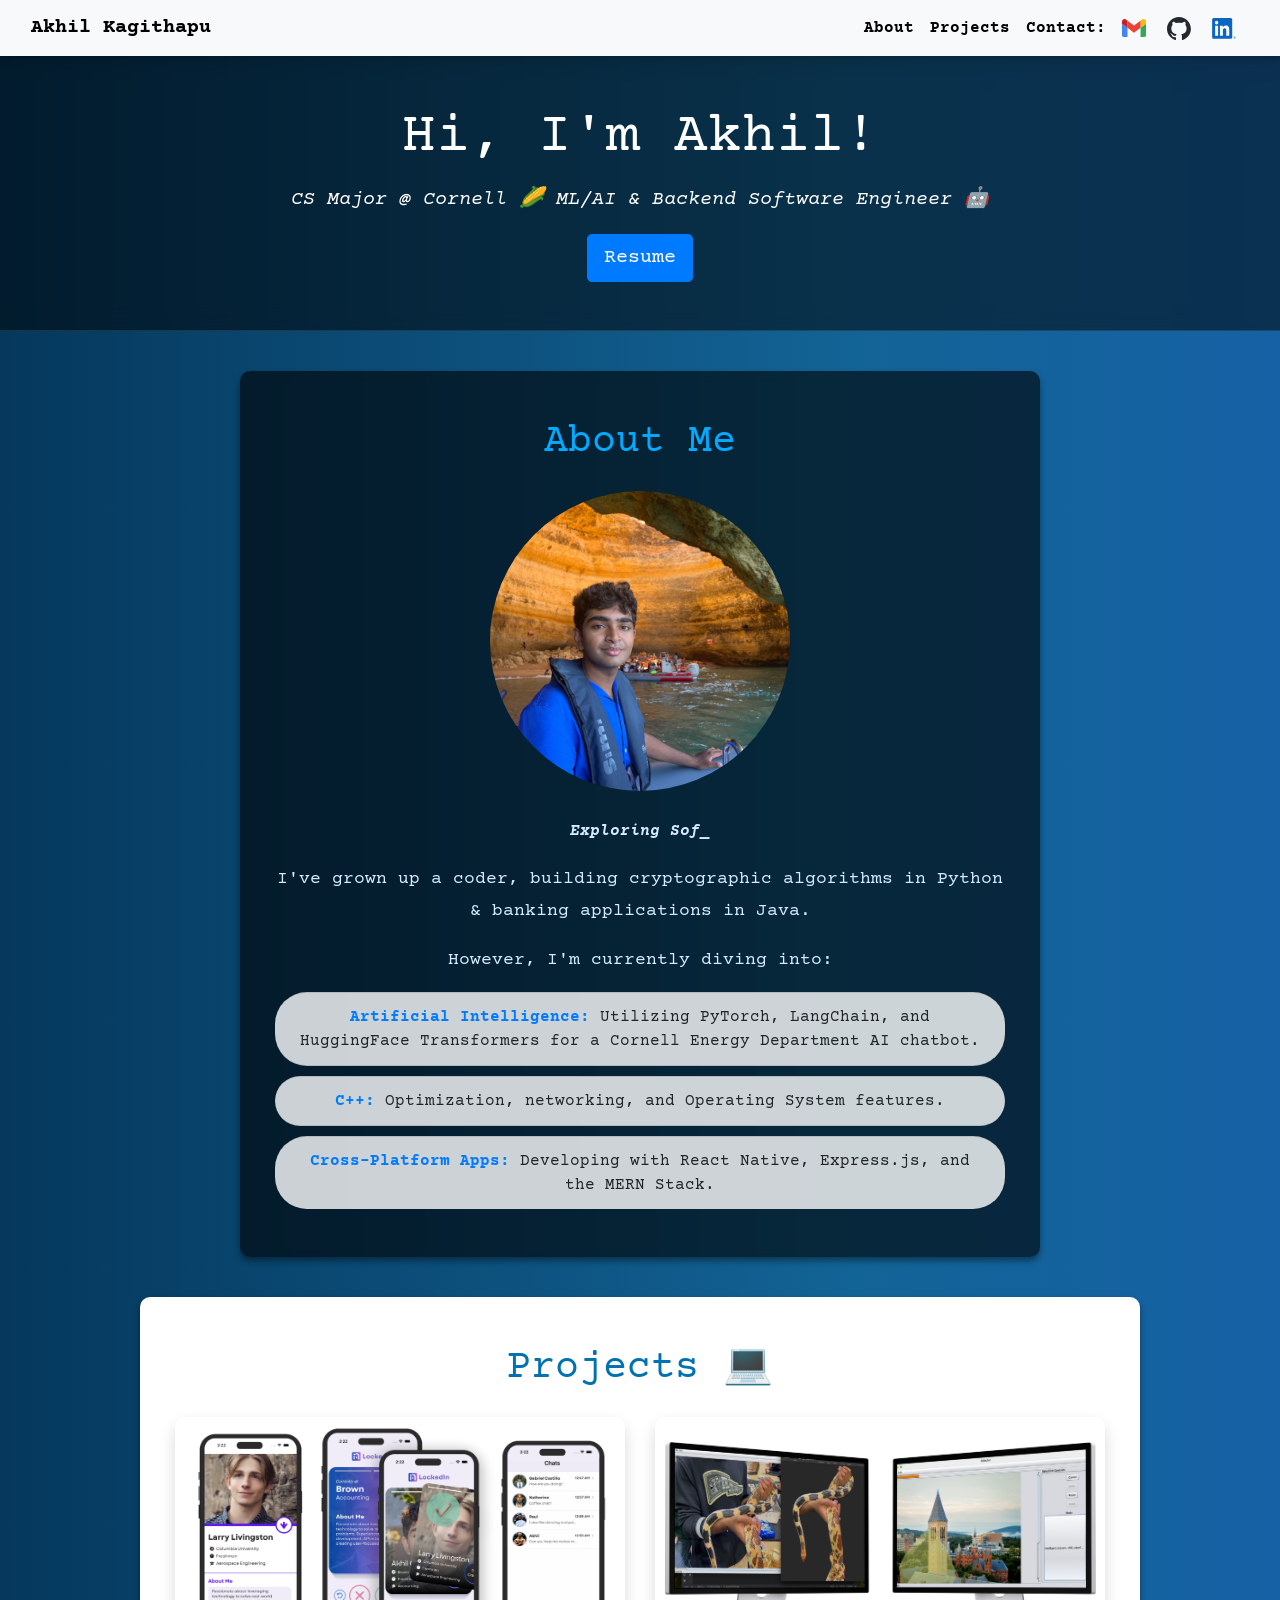
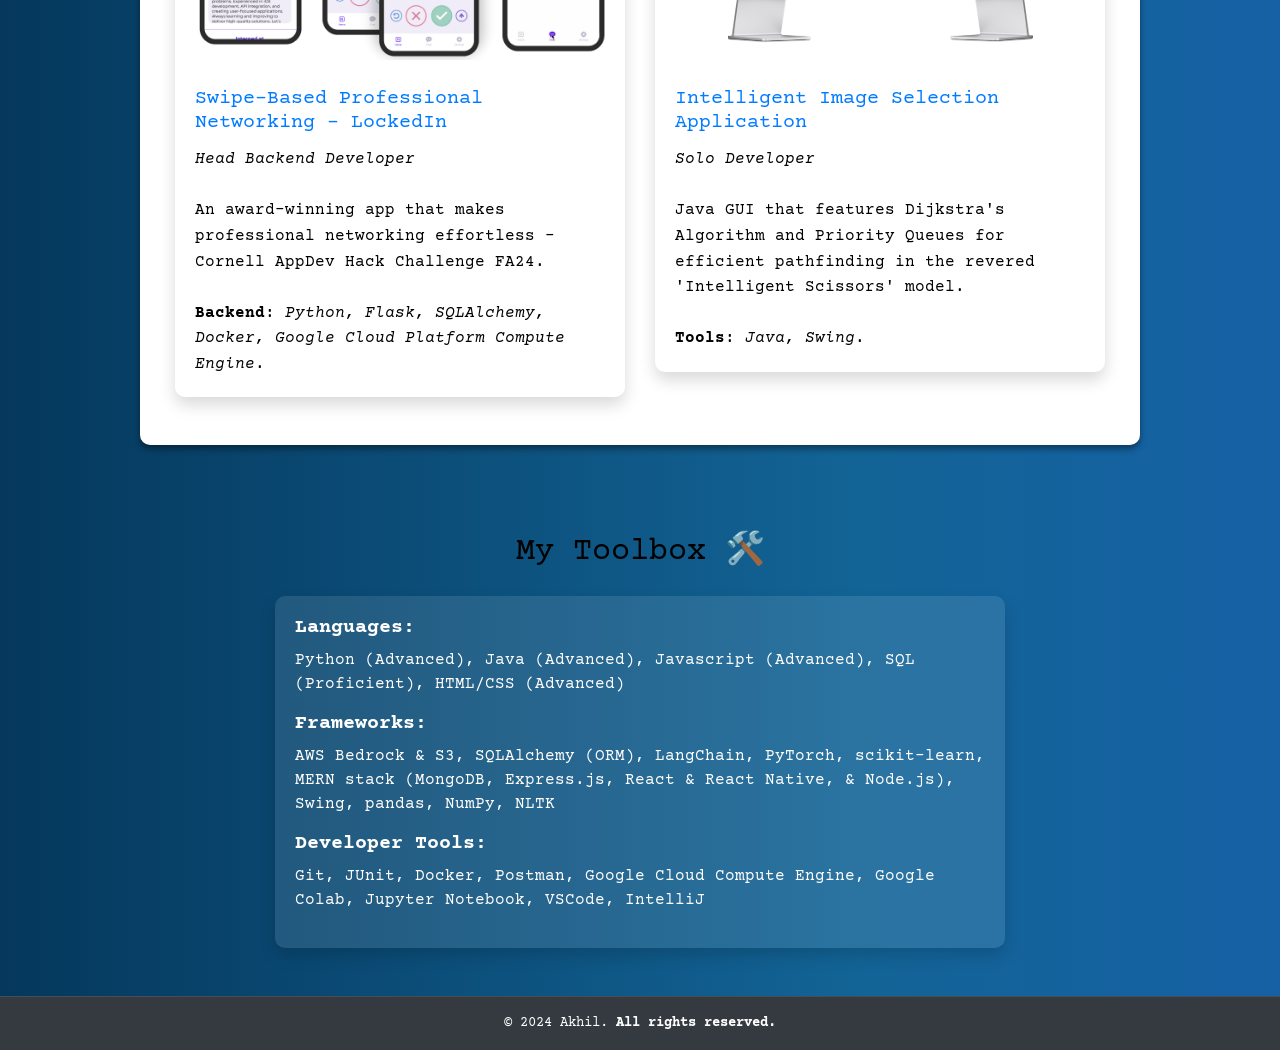
==== index.html @ ba645fef "v1.0.13 Added Favicon" ====
<!DOCTYPE html>
<html lang="en">
<head>
    <meta charset="utf-8">
    <meta name="viewport" content="width=device-width, initial-scale=1">
    <title>Akhil's Portfolio</title>
    <!-- Google Fonts -->
    <link href="https://fonts.googleapis.com/css2?family=Courier+Prime&display=swap" rel="stylesheet">
    <!-- Bootstrap CSS -->
    <link rel="stylesheet" href="https://cdn.jsdelivr.net/npm/bootstrap@4.3.1/dist/css/bootstrap.min.css" integrity="sha384-ggOyR0iXCbMQv3Xipma34MD+dH/1fQ784/j6cY/iJTQUOhcWr7x9JvoRxT2MZw1T" crossorigin="anonymous">
    <link rel="stylesheet" href="styles.css">
    <link rel="icon" href="./images/akhil_site_logo.png" type="image/png">
</head>
<body>
    <!-- Moving Gradient Background -->
    <div class="animated-background"></div>
    
    <!-- Navbar (With Contacts) -->
    <nav class="navbar navbar-expand-lg navbar-light bg-light">
        <div class="container-fluid">
            <a class="navbar-brand" href="#">Akhil Kagithapu</a>
            <button class="navbar-toggler" type="button" data-toggle="collapse" data-target="#navbarNav" aria-controls="navbarNav" aria-expanded="false" aria-label="Toggle navigation">
                <span class="navbar-toggler-icon"></span>
            </button>
            <div class="collapse navbar-collapse" id="navbarNav">
                <ul class="navbar-nav ms-auto">
                    <li class="nav-item"><a class="nav-link" href="#about">About</a></li>
                    <li class="nav-item"><a class="nav-link" href="#projects">Projects</a></li>
                    <li class="nav-item">
                        <span class="nav-link">Contact:</span>
                    </li>
                    <li class="nav-item">
                        <a class="nav-link" href="mailto:kagithapu.akhil@gmail.com" target="_blank">
                            <img src="images/mail-icon.svg" alt="Email" class="contact-icon">
                        </a>
                    </li>
                    <li class="nav-item">
                        <a class="nav-link" href="https://github.com/akh1lk" target="_blank">
                            <img src="images/github-icon.svg" alt="GitHub" class="contact-icon">
                        </a>
                    </li>
                    <li class="nav-item">
                        <a class="nav-link" href="https://linkedin.com/in/akhil-kagithapu/" target="_blank">
                            <img src="images/linkedin-icon.svg" alt="LinkedIn" class="contact-icon">
                        </a>
                    </li>
                </ul>
            </div>
        </div>
    </nav>

    <!-- Header -->
    <header class="text-center py-5 text-white">
        <div class="container">
            <h1 class="display-4">Hi, I'm Akhil!</h1>
            </p>
            <p class="lead"><em>CS Major @ Cornell 🌽 ML/AI & Backend Software Engineer 🤖</em></p>
            
            <!-- Resume Button -->
            <a href="https://drive.google.com/file/d/1305cs8KDhArCnZPmz_ZA9Cc6Dh56LvwL/view?usp=sharing" 
            target="_blank" 
            class="btn btn-primary btn-lg mt-3">
            Resume
            </a>
            
        </div>
    </header>

    <!-- About Section -->
    <section id="about" class="py-5">
        <div class="container text-center">
            <h2 class="text-center mb-4">About Me</h2>
            <!-- Profile Picture -->
            <img src="images/Akhil-ProfilePic.jpg" alt="Akhil Kagithapu" class="img-fluid rounded-circle mb-4" style="width: 300px; height: 300px; object-fit: cover;">
            <p> <em id="typewriter"></em></p>
            <p>
                I've grown up a coder, building cryptographic algorithms in Python & banking applications in Java.
            </p>
            <p>However, I'm currently diving into:</p>
            <ul class="list-group list-group-flush">
                <li class="list-group-item">
                    <strong>Artificial Intelligence:</strong> Utilizing PyTorch, LangChain, and HuggingFace Transformers for a Cornell Energy Department AI chatbot.
                </li>
                <li class="list-group-item">
                    <strong>C++:</strong> Optimization, networking, and Operating System features.
                </li>
                <li class="list-group-item">
                    <strong>Cross-Platform Apps:</strong> Developing with React Native, Express.js, and the MERN Stack.
                </li>
            </ul>
        </div>
    </section>

    <!-- Projects Section -->
    <section id="projects" class="py-5 bg-light">
        <div class="container">
            <h2 class="text-center mb-4">Projects 💻</h2>
            <div class="row g-4">
                <!-- Project 1 -->
                <div class="col-md-6">
                    <div class="card shadow">
                        <div class="image-container">
                            <img src="images/LockedIn-ProjectImage.png" class="card-img-top" alt="LockedIn logo">
                        </div>
                        <div class="card-body">
                            <h5 class="card-title"><a href="https://github.com/akh1lk/LockedIn" target="_blank">Swipe-Based Professional Networking - LockedIn</a></h5>
                            <p class="card-text">
                                <em>Head Backend Developer</em> <br> <br>
                                
                                An award-winning app that makes professional networking effortless - Cornell AppDev Hack Challenge FA24. <br><br>
                                
                                
                                <strong>Backend</strong>: <em>Python, Flask, SQLAlchemy, Docker, Google Cloud Platform Compute Engine</em>.
                            </p>
                        </div>
                    </div>
                </div>
                <!-- Project 2 -->
                <div class="col-md-6">
                    <div class="card shadow">
                        <div class="image-container">
                            <img src="images/ImageSelectionApp.png" class="card-img-top" alt="In-Process Intelligent Selection">
                        </div>
                        <div class="card-body">
                            <h5 class="card-title"><a href="https://youtu.be/fqq5berJyJs" target="_blank">Intelligent Image Selection Application</a></h5>
                            <p class="card-text">
                                <em>Solo Developer</em> <br> <br>

                                Java GUI that features Dijkstra's Algorithm and Priority Queues for efficient pathfinding in the revered 'Intelligent Scissors' model. <br> <br>
                                
                                <strong>Tools</strong>: <em>Java, Swing</em>.
                            </p>
                        </div>
                    </div>
                </div>
            </div>
        </div>
    </section>

    <!-- Tools Section -->
    <section id="tools" class="py-5">
        <div class="container">
            <h2 class="text-center mb-4">My Toolbox 🛠️</h2>
            <div class="row justify-content-center">
                <div class="col-md-8">
                    <div class="card shadow">
                        <div class="card-body">
                            <h5><strong>Languages:</strong></h5>
                            <p>
                                Python (Advanced), Java (Advanced), Javascript (Advanced), SQL (Proficient), HTML/CSS (Advanced)
                            </p>
                            <h5><strong>Frameworks:</strong></h5>
                            <p>
                                AWS Bedrock & S3, SQLAlchemy (ORM), LangChain, PyTorch, scikit-learn, MERN stack (MongoDB, Express.js, React & React Native, & Node.js), Swing, pandas, NumPy, NLTK
                            </p>
                            <h5><strong>Developer Tools:</strong></h5>
                            <p>
                                Git, JUnit, Docker, Postman, Google Cloud Compute Engine, Google Colab, Jupyter Notebook, VSCode, IntelliJ
                            </p>
                        </div>
                    </div>
                </div>
            </div>
        </div>
    </section>

    <!-- Footer -->
    <footer class="py-3 bg-dark text-white text-center">
        <p>© 2024 Akhil. 
            <a href="https://www.tiktok.com/@akh2l" target="_blank" class="text-decoration-none text-white">All rights reserved.</a>
        </p>
    </footer>
    <!-- Bootstrap JS -->
    <script src="https://code.jquery.com/jquery-3.4.1.slim.min.js" integrity="sha384-J6qa4849blE2+poT4WnyKhv5vZF5SrPo0iEjwBvKU7imGFAV0wwj1yYfoRSJoZ+n" crossorigin="anonymous"></script>
    <script src="https://cdn.jsdelivr.net/npm/popper.js@1.16.0/dist/umd/popper.min.js" integrity="sha384-Q6E9RHvbIyZFJoft+2mJbHaEWldlvI9IOYy5n3zV9zzTtmI3UksdQRVvoxMfooAo" crossorigin="anonymous"></script>
    <script src="https://cdn.jsdelivr.net/npm/bootstrap@4.4.1/dist/js/bootstrap.min.js" integrity="sha384-wfSDF2E50Y2D1uUdj0O3uMBJnjuUD4Ih7YwaYd1iqfktj0Uod8GCExl3Og8ifwB6" crossorigin="anonymous"></script>
    

    <!-- TypeWriter Animation -->
    <script>
        document.addEventListener("DOMContentLoaded", function () {
            const phrases = ["ML & AI", "Software Dev.", "Quant Finance"];
            const typewriterElement = document.getElementById("typewriter");
            let currentPhraseIndex = 0;
            let currentText = "";
            let deleting = false;
    
            function typeEffect() {
                const currentPhrase = phrases[currentPhraseIndex];
                const cursor = "_";
    
                if (!deleting && currentText.length < currentPhrase.length) {
                    currentText += currentPhrase.charAt(currentText.length);
                } else if (deleting && currentText.length > 0) {
                    currentText = currentText.slice(0, -1);
                } else if (!deleting && currentText.length === currentPhrase.length) {
                    deleting = true;
                    setTimeout(typeEffect, 2000); // Pause before deleting
                    return;
                } else if (deleting && currentText.length === 0) {
                    deleting = false;
                    currentPhraseIndex = (currentPhraseIndex + 1) % phrases.length;
                }
    
                // Add a space before the word and underscore immediately after the text
                typewriterElement.textContent = "Exploring " + currentText + cursor;
                setTimeout(typeEffect, deleting ? 100 : 100); // Faster deleting, slower typing
            }
            typeEffect();
        });
    </script>
</body>
</html>
---- styles.css ----
body {
    font-family: 'Courier Prime', monospace;
    margin: 0;
    padding: 0;
    position: relative;
}

html, body {
    margin: 0;
    padding: 0;
    width: 100%;
    min-height: 100%; 
}

@keyframes gradientSubtleAnimation {
    0% {
        background-position: 0% 50%;
    }
    25% {
        background-position: 20% 50%;
    }
    50% {
        background-position: 40% 50%;
    }
    75% {
        background-position: 20% 50%;
    }
    100% {
        background-position: 0% 50%;
    }
}

.animated-background {
    position: absolute;
    top: 0;
    left: 0;
    width: 100%;
    height: 100%;
    z-index: -1;
    background: linear-gradient(270deg, 
        hsla(201, 0%, 0%, 1), 
        hsla(213, 76%, 40%, 1), 
        hsla(203, 78%, 33%, 1), 
        hsla(205, 90%, 19%, 1));
    background-size: 200% 200%;
    animation: gradientSubtleAnimation 8s ease-in-out infinite;
}


html {
    scroll-behavior: smooth; 
}

/* Navbar Styling */
.navbar {
    background-color: rgba(0, 0, 0, 0.7);
    box-shadow: 0 4px 6px rgba(0, 0, 0, 0.3);
    transition: background-color 0.3s ease;
    display: flex;
    justify-content: flex-end; /* Default: right-aligned */
    align-items: center;
}

.navbar-collapse {
    justify-content: flex-end;
}

.navbar-nav {
    align-items: center;
    text-align: right;
}

.navbar-brand,
.nav-link {
    color: #000000 !important;
    font-weight: 600;
}

.nav-link:hover {
    color: #00aaff !important;
}

.nav-link img {
    width: 24px; /* Set a standard width */
    height: 24px; /* Set a standard height */
    object-fit: contain; /* Ensures the image scales without distortion */
    margin-right: 5px; /* Adds slight spacing between icon and text */
}

.nav-link img:hover {
    opacity: 0.8; /* Slight transparency on hover */
    transition: opacity 0.2s ease-in-out; /* Smooth hover transition */
}

/* Header Styling */
header {
    text-align: center;
    padding: 100px 20px;
    color: white;
    background: rgba(0, 0, 0, 0.5);
    backdrop-filter: blur(10px);
    border-bottom: 1px solid rgba(255, 255, 255, 0.1);
}

header h1 {
    font-size: 3.5rem;
    font-weight: bold;
    margin-bottom: 10px;
}

header p {
    font-size: 1.8rem;
    font-weight: lighter;
    max-width: 800px;
    margin: 0 auto;
    line-height: 1.8;
}

/* About Section */
#about {
    padding: 60px 20px;
    text-align: center;
    backdrop-filter: blur(5px);
    background-color: rgba(0, 0, 0, 0.6);
    border-radius: 10px;
    margin: 40px auto;
    max-width: 800px;
    box-shadow: 0 4px 6px rgba(0, 0, 0, 0.4);
}

#about h2 {
    font-size: 2.5rem;
    color: #00aaff;
    margin-bottom: 20px;
}

#about p {
    font-size: 1.125rem;
    line-height: 1.8;
    color: #d6eaff;
}



/* Custom styles for the list group items */
.list-group-item {
    background-color: rgba(255, 255, 255, 0.8); 
    border-left: 5px solid #007bff;
    margin-bottom: 10px; 
    border-radius: 2rem !important; /* Rounded corners */
    transition: transform 0.2s, background-color 0.2s; 
}

/* Hover effect */
.list-group-item:hover {
    background-color: rgba(0, 123, 255, 0.1); 
    color: #ffffff; 
    transform: scale(1.02);
}

.list-group-item strong {
    color: #007bff; 
    font-weight: 600;
}

#typewriter {
    font-weight: bolder;
    font-size: 1rem;
}

#about img:hover {
    transform: scale(1.05);
    box-shadow: 0 6px 8px rgba(0, 0, 0, 0.5);
}

/* Projects Section */
#projects {
    padding: 60px 20px;
    background-color: rgb(255, 255, 255, 1) !important;
    backdrop-filter: blur(5px);
    border-radius: 10px;
    margin: 40px auto;
    max-width: 1000px;
    box-shadow: 0 4px 6px rgba(0, 0, 0, 0.4);
}

#projects h2 {
    font-size: 2.5rem;
    color: #0072b0;
    margin-bottom: 30px;
    text-align: center;
}

/* Project Cards */
.card {
    border: none;
    border-radius: 10px;
    overflow: hidden;
    box-shadow: 0 4px 6px rgba(0, 0, 0, 0.3);
    transition: transform 0.3s ease, box-shadow 0.3s ease;
    background-color: rgba(255, 255, 255, 0.1);
    color: #ffffff;
}

.card:hover {
    transform: scale(1.05);
    box-shadow: 0 6px 8px rgba(0, 0, 0, 0.5);
}

.card-title {
    font-size: 1.25rem;
    color: #00aaff;
}

.card-text {
    font-size: 1rem;
    line-height: 1.6;
    color: #000000;
}

/* Footer Styling */
footer {
    text-align: center;
    padding: 20px;
    background-color: rgba(0, 0, 0, 0.8);
    color: #ffffff;
    border-top: 1px solid rgba(255, 255, 255, 0.1);
}

footer p {
    margin: 0;
    font-size: 0.875rem;
}

footer a {
    color: #00aaff;
    text-decoration: none;
    font-weight: bold;
}

footer a:hover {
    color: #0088cc;
}

/* Responsive Images */
.project-images img {
    max-width: 100%;
    height: auto;
    border-radius: 8px;
}

.image-container {
    position: relative;
    width: 100%;
    height: 250px; /* Adjust as needed */
    overflow: hidden;
    display: flex;
    align-items: center;
    justify-content: center;
    background-size: cover;
    background-position: center;
}

.image-container img {
    position: relative;
    max-width: 100%;
    height: auto;
    z-index: 2;
}

.image-container::before {
    content: '';
    position: absolute;
    top: 0;
    left: 0;
    width: 100%;
    height: 100%;
    background-image: inherit;
    filter: blur(10px);
    z-index: 1;
}

/* Responsiveness */
@media (max-width: 768px) {
    header h1 {
        font-size: 2.5rem;
    }

    header p {
        font-size: 1.125rem;
    }

    #about,
    #projects {
        margin: 20px 10px;
        padding: 40px 15px;
    }

    #projects h2 {
        font-size: 2rem;
    }

    .navbar-collapse {
        justify-content: center;
    }

    .navbar-nav {
        text-align: center;
    }
}

#tools {
    color: black;
}
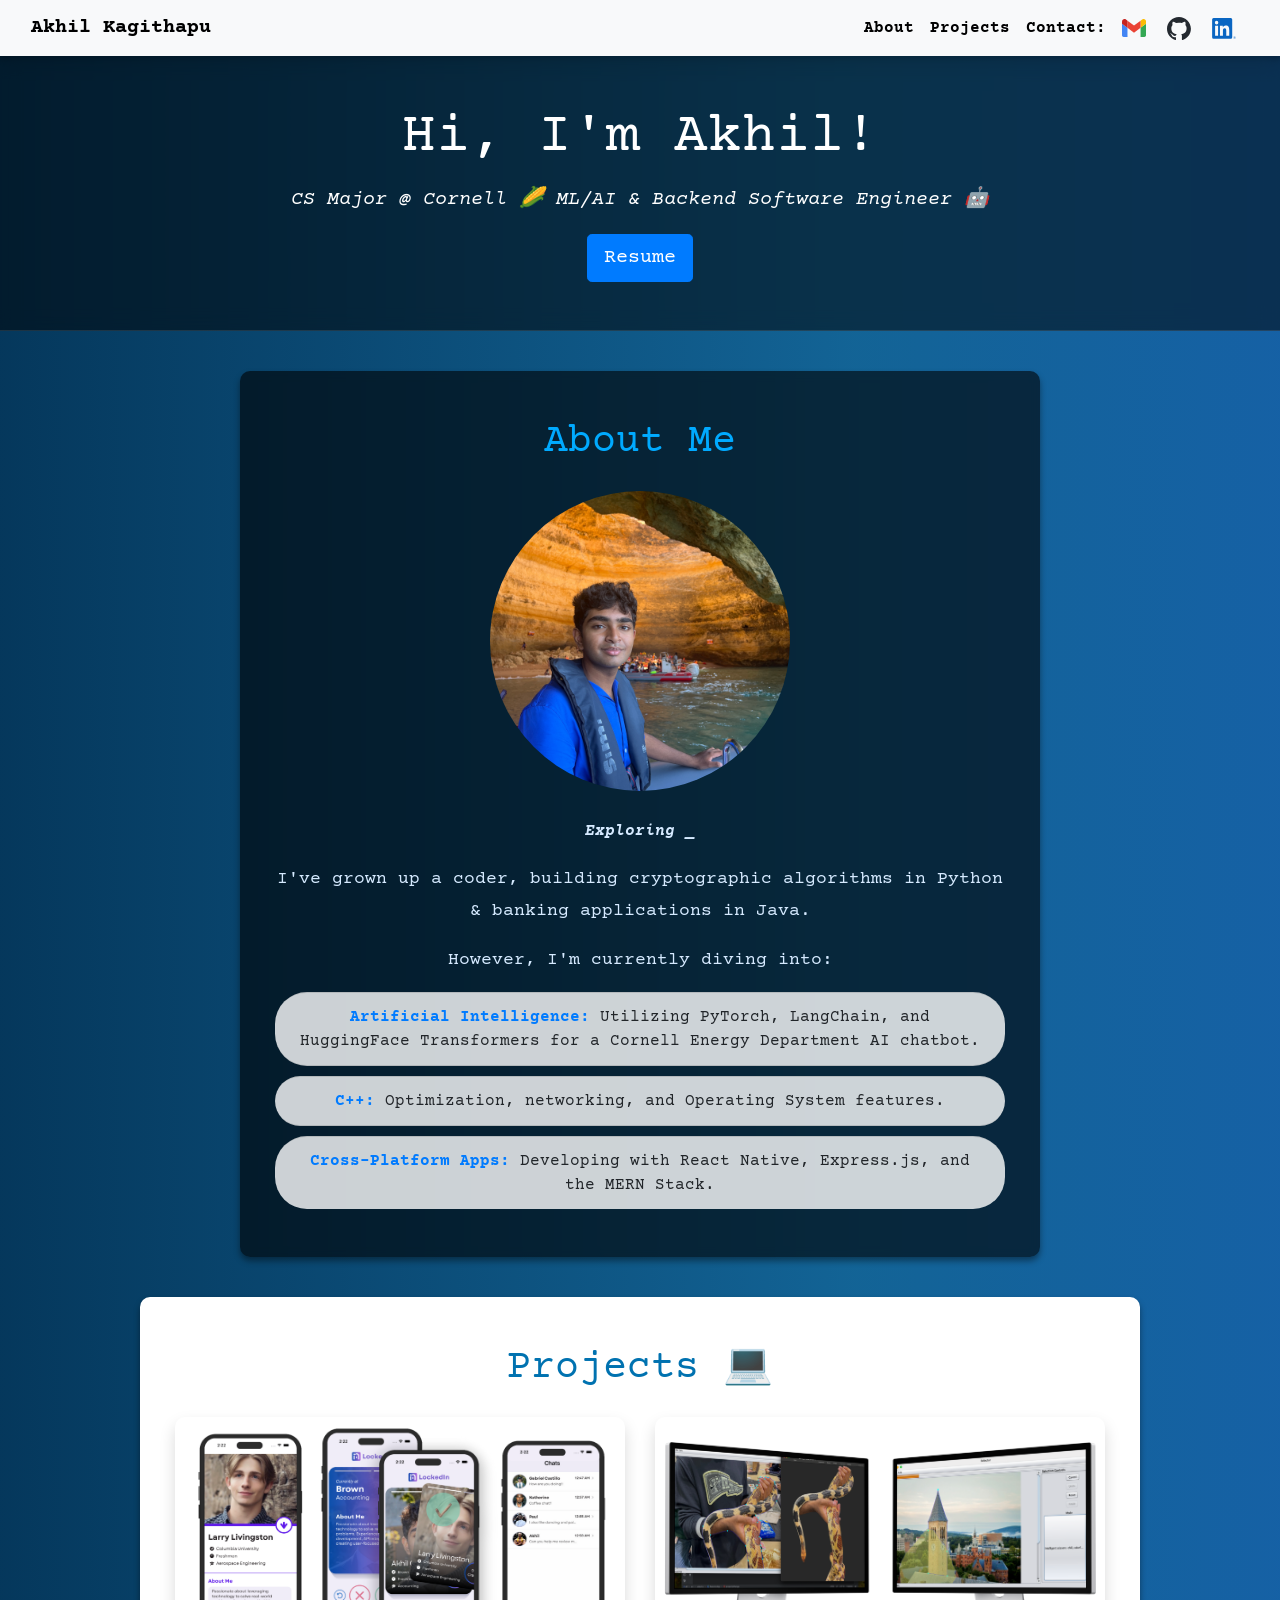
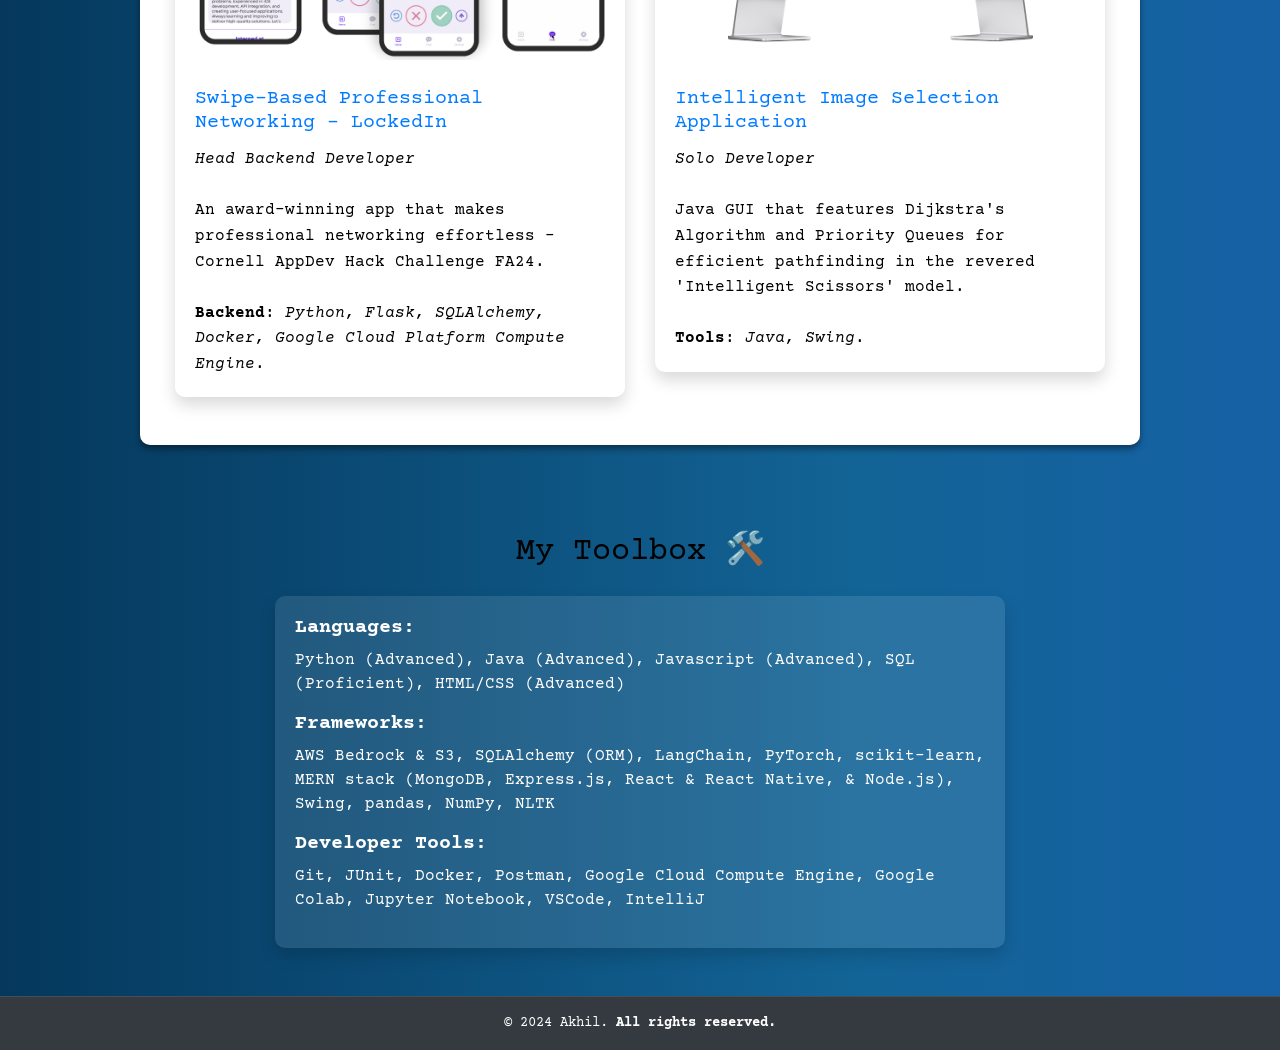
==== commit e60f2a7d: "Updated Resume" ====
--- a/index.html
+++ b/index.html
@@ -57,7 +57,7 @@
             <p class="lead"><em>CS Major @ Cornell 🌽 ML/AI & Backend Software Engineer 🤖</em></p>
             
             <!-- Resume Button -->
-            <a href="https://drive.google.com/file/d/1305cs8KDhArCnZPmz_ZA9Cc6Dh56LvwL/view?usp=sharing" 
+            <a href="https://drive.google.com/file/d/1jpA_nATNDryxWUZe68_HtL5NhlmHJWDV/view?usp=sharing" 
             target="_blank" 
             class="btn btn-primary btn-lg mt-3">
             Resume
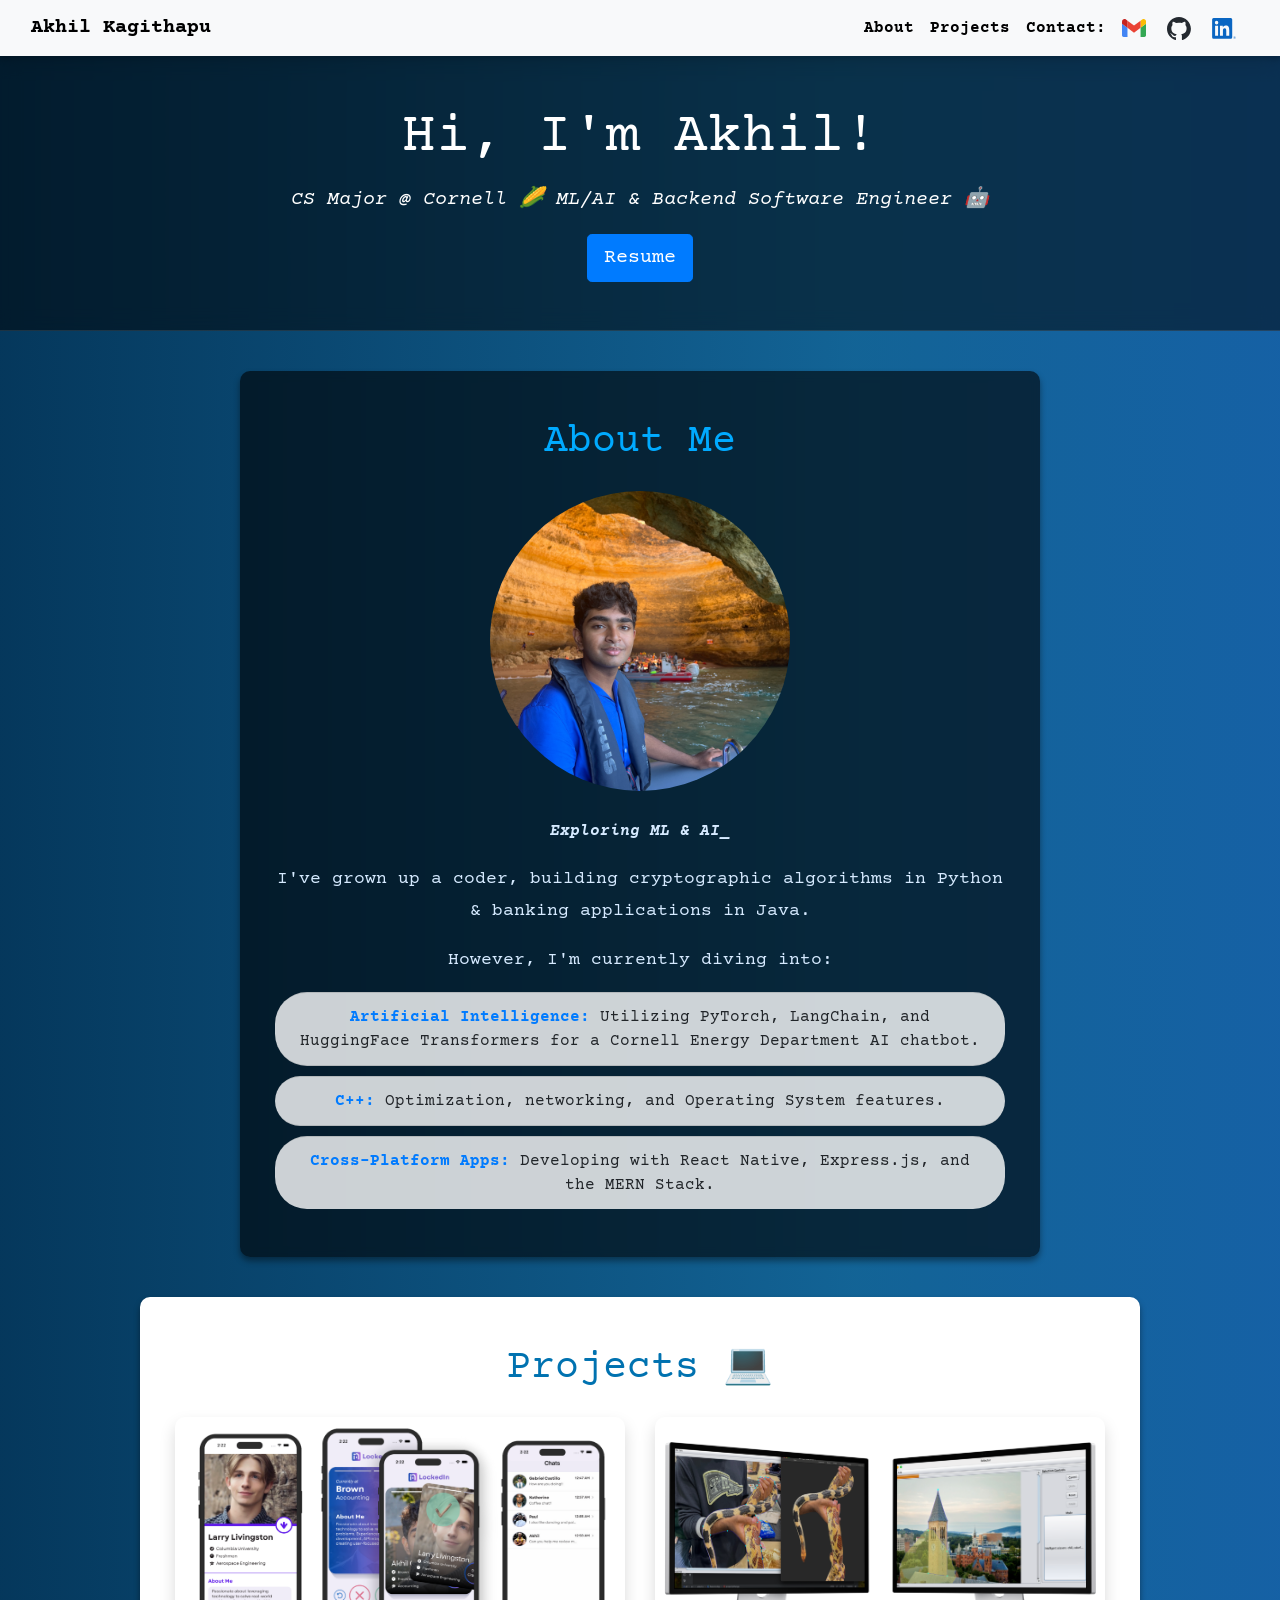
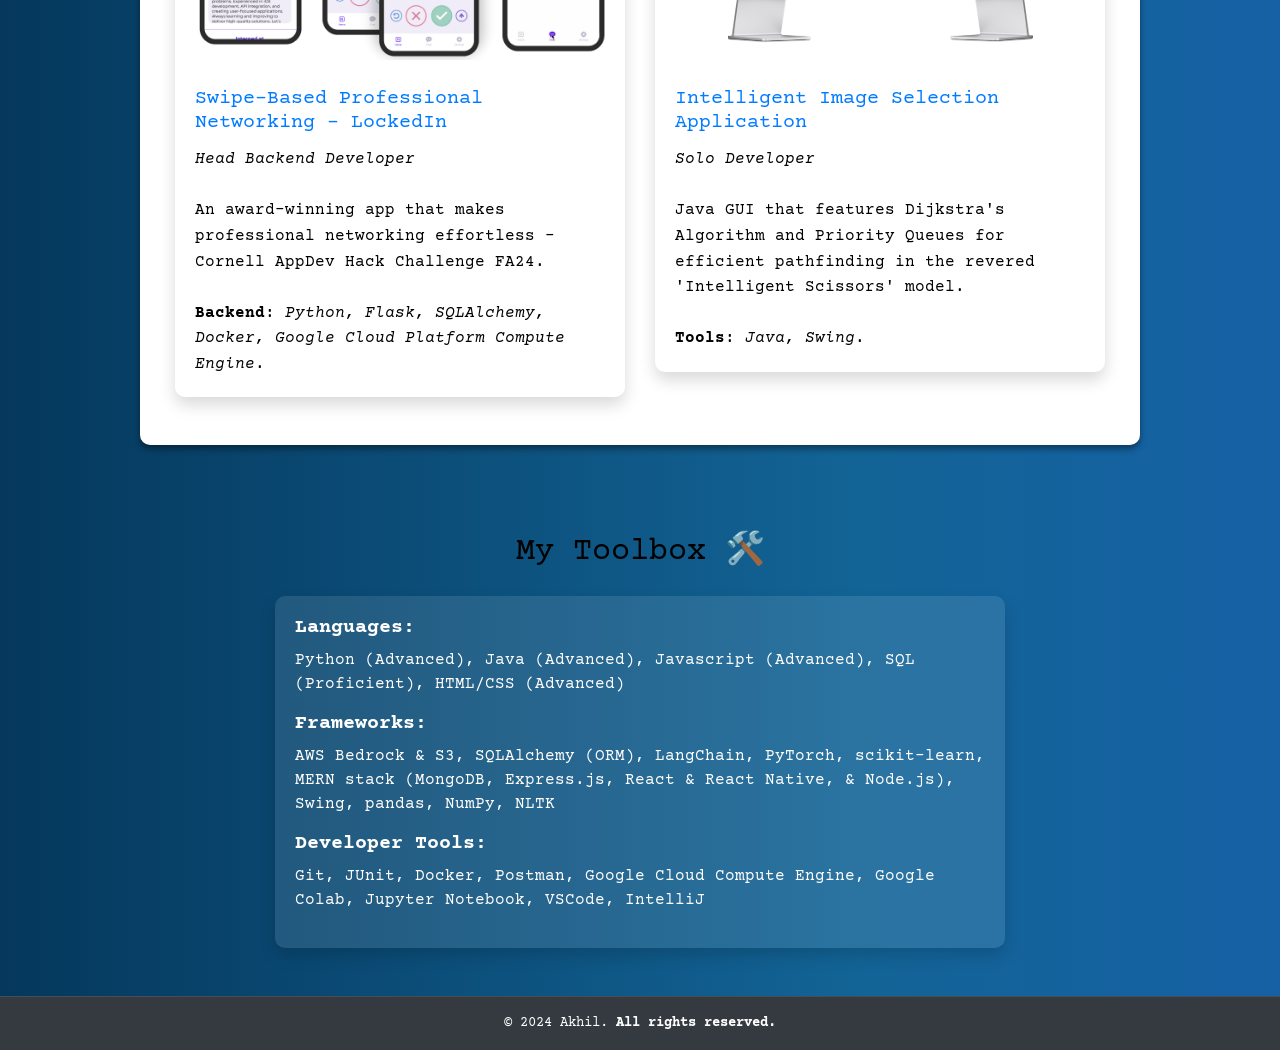
==== commit bfdf5fa0: "update resume 1/29" ====
--- a/index.html
+++ b/index.html
@@ -57,7 +57,7 @@
             <p class="lead"><em>CS Major @ Cornell 🌽 ML/AI & Backend Software Engineer 🤖</em></p>
             
             <!-- Resume Button -->
-            <a href="https://drive.google.com/file/d/1jpA_nATNDryxWUZe68_HtL5NhlmHJWDV/view?usp=sharing" 
+            <a href="https://drive.google.com/file/d/10ohikyA7xUiEVS3YE8q8oZHJyLe4AERP/view?usp=sharing" 
             target="_blank" 
             class="btn btn-primary btn-lg mt-3">
             Resume
@@ -210,4 +210,4 @@
         });
     </script>
 </body>
-</html>+</html>
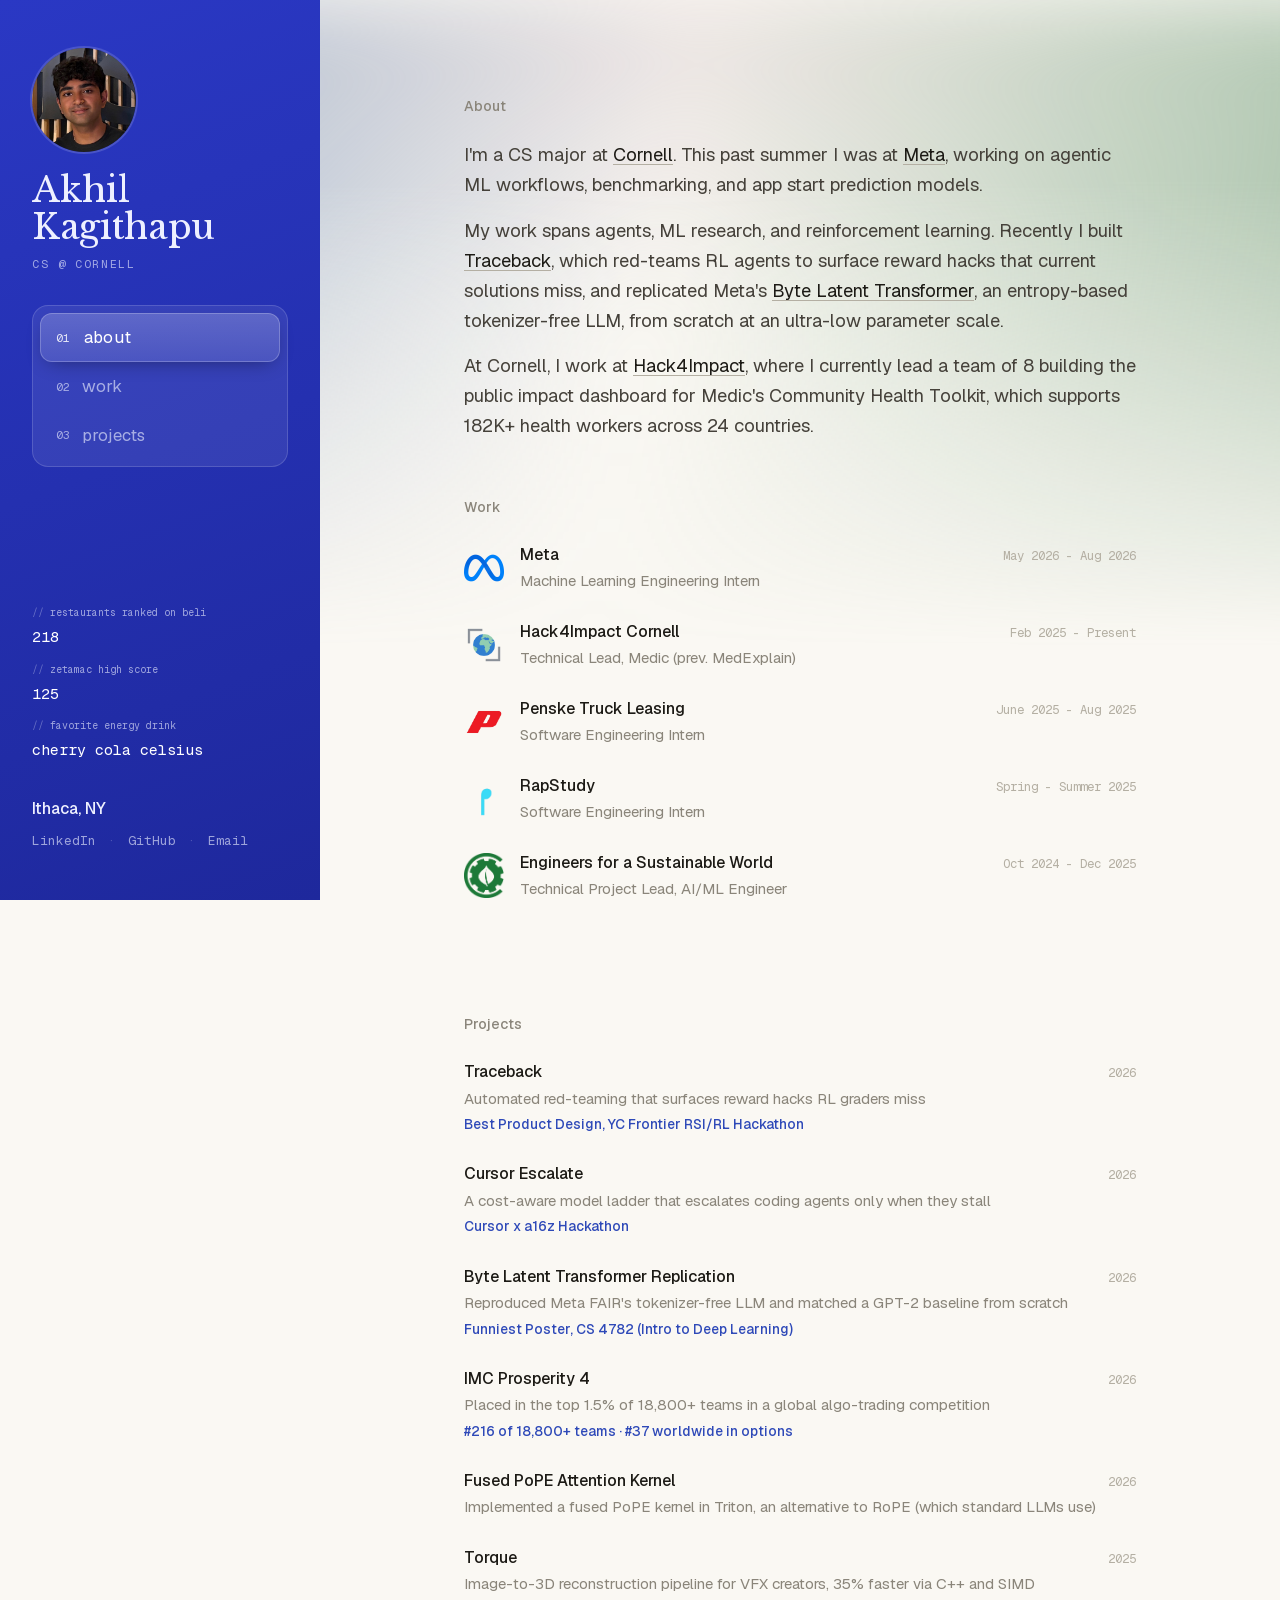
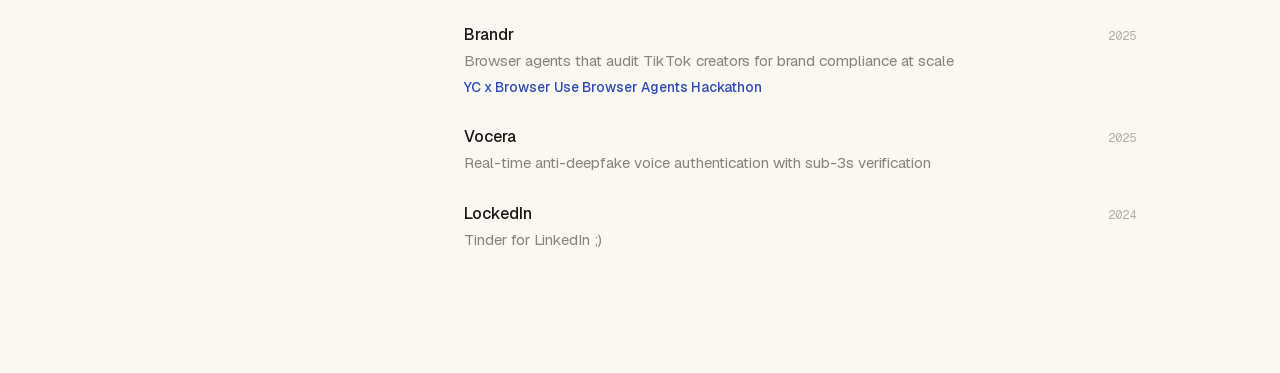
==== commit 49c3144d: "Deploy: update about copy" ====
--- a/index.html
+++ b/index.html
@@ -1,213 +1 @@
-<!DOCTYPE html>
-<html lang="en">
-<head>
-    <meta charset="utf-8">
-    <meta name="viewport" content="width=device-width, initial-scale=1">
-    <title>Akhil's Portfolio</title>
-    <!-- Google Fonts -->
-    <link href="https://fonts.googleapis.com/css2?family=Courier+Prime&display=swap" rel="stylesheet">
-    <!-- Bootstrap CSS -->
-    <link rel="stylesheet" href="https://cdn.jsdelivr.net/npm/bootstrap@4.3.1/dist/css/bootstrap.min.css" integrity="sha384-ggOyR0iXCbMQv3Xipma34MD+dH/1fQ784/j6cY/iJTQUOhcWr7x9JvoRxT2MZw1T" crossorigin="anonymous">
-    <link rel="stylesheet" href="styles.css">
-    <link rel="icon" href="./images/akhil_site_logo.png" type="image/png">
-</head>
-<body>
-    <!-- Moving Gradient Background -->
-    <div class="animated-background"></div>
-    
-    <!-- Navbar (With Contacts) -->
-    <nav class="navbar navbar-expand-lg navbar-light bg-light">
-        <div class="container-fluid">
-            <a class="navbar-brand" href="#">Akhil Kagithapu</a>
-            <button class="navbar-toggler" type="button" data-toggle="collapse" data-target="#navbarNav" aria-controls="navbarNav" aria-expanded="false" aria-label="Toggle navigation">
-                <span class="navbar-toggler-icon"></span>
-            </button>
-            <div class="collapse navbar-collapse" id="navbarNav">
-                <ul class="navbar-nav ms-auto">
-                    <li class="nav-item"><a class="nav-link" href="#about">About</a></li>
-                    <li class="nav-item"><a class="nav-link" href="#projects">Projects</a></li>
-                    <li class="nav-item">
-                        <span class="nav-link">Contact:</span>
-                    </li>
-                    <li class="nav-item">
-                        <a class="nav-link" href="mailto:kagithapu.akhil@gmail.com" target="_blank">
-                            <img src="images/mail-icon.svg" alt="Email" class="contact-icon">
-                        </a>
-                    </li>
-                    <li class="nav-item">
-                        <a class="nav-link" href="https://github.com/akh1lk" target="_blank">
-                            <img src="images/github-icon.svg" alt="GitHub" class="contact-icon">
-                        </a>
-                    </li>
-                    <li class="nav-item">
-                        <a class="nav-link" href="https://linkedin.com/in/akhil-kagithapu/" target="_blank">
-                            <img src="images/linkedin-icon.svg" alt="LinkedIn" class="contact-icon">
-                        </a>
-                    </li>
-                </ul>
-            </div>
-        </div>
-    </nav>
-
-    <!-- Header -->
-    <header class="text-center py-5 text-white">
-        <div class="container">
-            <h1 class="display-4">Hi, I'm Akhil!</h1>
-            </p>
-            <p class="lead"><em>CS Major @ Cornell 🌽 ML/AI & Backend Software Engineer 🤖</em></p>
-            
-            <!-- Resume Button -->
-            <a href="https://drive.google.com/file/d/10ohikyA7xUiEVS3YE8q8oZHJyLe4AERP/view?usp=sharing" 
-            target="_blank" 
-            class="btn btn-primary btn-lg mt-3">
-            Resume
-            </a>
-            
-        </div>
-    </header>
-
-    <!-- About Section -->
-    <section id="about" class="py-5">
-        <div class="container text-center">
-            <h2 class="text-center mb-4">About Me</h2>
-            <!-- Profile Picture -->
-            <img src="images/Akhil-ProfilePic.jpg" alt="Akhil Kagithapu" class="img-fluid rounded-circle mb-4" style="width: 300px; height: 300px; object-fit: cover;">
-            <p> <em id="typewriter"></em></p>
-            <p>
-                I've grown up a coder, building cryptographic algorithms in Python & banking applications in Java.
-            </p>
-            <p>However, I'm currently diving into:</p>
-            <ul class="list-group list-group-flush">
-                <li class="list-group-item">
-                    <strong>Artificial Intelligence:</strong> Utilizing PyTorch, LangChain, and HuggingFace Transformers for a Cornell Energy Department AI chatbot.
-                </li>
-                <li class="list-group-item">
-                    <strong>C++:</strong> Optimization, networking, and Operating System features.
-                </li>
-                <li class="list-group-item">
-                    <strong>Cross-Platform Apps:</strong> Developing with React Native, Express.js, and the MERN Stack.
-                </li>
-            </ul>
-        </div>
-    </section>
-
-    <!-- Projects Section -->
-    <section id="projects" class="py-5 bg-light">
-        <div class="container">
-            <h2 class="text-center mb-4">Projects 💻</h2>
-            <div class="row g-4">
-                <!-- Project 1 -->
-                <div class="col-md-6">
-                    <div class="card shadow">
-                        <div class="image-container">
-                            <img src="images/LockedIn-ProjectImage.png" class="card-img-top" alt="LockedIn logo">
-                        </div>
-                        <div class="card-body">
-                            <h5 class="card-title"><a href="https://github.com/akh1lk/LockedIn" target="_blank">Swipe-Based Professional Networking - LockedIn</a></h5>
-                            <p class="card-text">
-                                <em>Head Backend Developer</em> <br> <br>
-                                
-                                An award-winning app that makes professional networking effortless - Cornell AppDev Hack Challenge FA24. <br><br>
-                                
-                                
-                                <strong>Backend</strong>: <em>Python, Flask, SQLAlchemy, Docker, Google Cloud Platform Compute Engine</em>.
-                            </p>
-                        </div>
-                    </div>
-                </div>
-                <!-- Project 2 -->
-                <div class="col-md-6">
-                    <div class="card shadow">
-                        <div class="image-container">
-                            <img src="images/ImageSelectionApp.png" class="card-img-top" alt="In-Process Intelligent Selection">
-                        </div>
-                        <div class="card-body">
-                            <h5 class="card-title"><a href="https://youtu.be/fqq5berJyJs" target="_blank">Intelligent Image Selection Application</a></h5>
-                            <p class="card-text">
-                                <em>Solo Developer</em> <br> <br>
-
-                                Java GUI that features Dijkstra's Algorithm and Priority Queues for efficient pathfinding in the revered 'Intelligent Scissors' model. <br> <br>
-                                
-                                <strong>Tools</strong>: <em>Java, Swing</em>.
-                            </p>
-                        </div>
-                    </div>
-                </div>
-            </div>
-        </div>
-    </section>
-
-    <!-- Tools Section -->
-    <section id="tools" class="py-5">
-        <div class="container">
-            <h2 class="text-center mb-4">My Toolbox 🛠️</h2>
-            <div class="row justify-content-center">
-                <div class="col-md-8">
-                    <div class="card shadow">
-                        <div class="card-body">
-                            <h5><strong>Languages:</strong></h5>
-                            <p>
-                                Python (Advanced), Java (Advanced), Javascript (Advanced), SQL (Proficient), HTML/CSS (Advanced)
-                            </p>
-                            <h5><strong>Frameworks:</strong></h5>
-                            <p>
-                                AWS Bedrock & S3, SQLAlchemy (ORM), LangChain, PyTorch, scikit-learn, MERN stack (MongoDB, Express.js, React & React Native, & Node.js), Swing, pandas, NumPy, NLTK
-                            </p>
-                            <h5><strong>Developer Tools:</strong></h5>
-                            <p>
-                                Git, JUnit, Docker, Postman, Google Cloud Compute Engine, Google Colab, Jupyter Notebook, VSCode, IntelliJ
-                            </p>
-                        </div>
-                    </div>
-                </div>
-            </div>
-        </div>
-    </section>
-
-    <!-- Footer -->
-    <footer class="py-3 bg-dark text-white text-center">
-        <p>© 2024 Akhil. 
-            <a href="https://www.tiktok.com/@akh2l" target="_blank" class="text-decoration-none text-white">All rights reserved.</a>
-        </p>
-    </footer>
-    <!-- Bootstrap JS -->
-    <script src="https://code.jquery.com/jquery-3.4.1.slim.min.js" integrity="sha384-J6qa4849blE2+poT4WnyKhv5vZF5SrPo0iEjwBvKU7imGFAV0wwj1yYfoRSJoZ+n" crossorigin="anonymous"></script>
-    <script src="https://cdn.jsdelivr.net/npm/popper.js@1.16.0/dist/umd/popper.min.js" integrity="sha384-Q6E9RHvbIyZFJoft+2mJbHaEWldlvI9IOYy5n3zV9zzTtmI3UksdQRVvoxMfooAo" crossorigin="anonymous"></script>
-    <script src="https://cdn.jsdelivr.net/npm/bootstrap@4.4.1/dist/js/bootstrap.min.js" integrity="sha384-wfSDF2E50Y2D1uUdj0O3uMBJnjuUD4Ih7YwaYd1iqfktj0Uod8GCExl3Og8ifwB6" crossorigin="anonymous"></script>
-    
-
-    <!-- TypeWriter Animation -->
-    <script>
-        document.addEventListener("DOMContentLoaded", function () {
-            const phrases = ["ML & AI", "Software Dev.", "Quant Finance"];
-            const typewriterElement = document.getElementById("typewriter");
-            let currentPhraseIndex = 0;
-            let currentText = "";
-            let deleting = false;
-    
-            function typeEffect() {
-                const currentPhrase = phrases[currentPhraseIndex];
-                const cursor = "_";
-    
-                if (!deleting && currentText.length < currentPhrase.length) {
-                    currentText += currentPhrase.charAt(currentText.length);
-                } else if (deleting && currentText.length > 0) {
-                    currentText = currentText.slice(0, -1);
-                } else if (!deleting && currentText.length === currentPhrase.length) {
-                    deleting = true;
-                    setTimeout(typeEffect, 2000); // Pause before deleting
-                    return;
-                } else if (deleting && currentText.length === 0) {
-                    deleting = false;
-                    currentPhraseIndex = (currentPhraseIndex + 1) % phrases.length;
-                }
-    
-                // Add a space before the word and underscore immediately after the text
-                typewriterElement.textContent = "Exploring " + currentText + cursor;
-                setTimeout(typeEffect, deleting ? 100 : 100); // Faster deleting, slower typing
-            }
-            typeEffect();
-        });
-    </script>
-</body>
-</html>
+<!DOCTYPE html><html lang="en"><head><meta charSet="utf-8"/><meta name="viewport" content="width=device-width, initial-scale=1"/><link rel="preload" href="/_next/static/media/22a5144ee8d83bca-s.p.woff2" as="font" crossorigin="" type="font/woff2"/><link rel="preload" href="/_next/static/media/782fd72d8ca20ddd-s.p.woff2" as="font" crossorigin="" type="font/woff2"/><link rel="preload" href="/_next/static/media/7d4881bb7e1bf84d-s.p.woff2" as="font" crossorigin="" type="font/woff2"/><link rel="preload" href="/_next/static/media/cccb76cee38030ea-s.p.woff2" as="font" crossorigin="" type="font/woff2"/><link rel="preload" as="image" href="/headshot.jpg"/><link rel="stylesheet" href="/_next/static/css/f5cae32cb2c80d79.css" data-precedence="next"/><link rel="preload" as="script" fetchPriority="low" href="/_next/static/chunks/webpack-da6e5b979e70e63f.js"/><script src="/_next/static/chunks/40bf5d38-8657f68eaa01bf12.js" async=""></script><script src="/_next/static/chunks/20-031e083707ac7f48.js" async=""></script><script src="/_next/static/chunks/main-app-694e22b4f77649e0.js" async=""></script><script src="/_next/static/chunks/app/not-found-8ad356800c50e0f3.js" async=""></script><script src="/_next/static/chunks/348-3109dc2db6a44bb6.js" async=""></script><script src="/_next/static/chunks/app/page-86b39aed2fa67322.js" async=""></script><meta name="next-size-adjust" content=""/><title>akhil</title><meta name="description" content="Cornell CS student building ML systems, GPU kernels, and full-stack apps."/><meta property="og:title" content="akhil"/><meta property="og:description" content="Cornell CS student building ML systems, GPU kernels, and full-stack apps."/><meta property="og:type" content="website"/><meta name="twitter:card" content="summary"/><meta name="twitter:title" content="akhil"/><meta name="twitter:description" content="Cornell CS student building ML systems, GPU kernels, and full-stack apps."/><link rel="icon" href="/icon.jpg?05205fb1bfb18922" type="image/jpeg" sizes="710x710"/><script>document.querySelectorAll('body link[rel="icon"], body link[rel="apple-touch-icon"]').forEach(el => document.head.appendChild(el))</script><script src="/_next/static/chunks/polyfills-42372ed130431b0a.js" noModule=""></script></head><body class="__variable_246ccd __variable_c29908 __variable_07b071 antialiased"><div class="min-h-screen"><aside class="lg:fixed lg:top-0 lg:left-0 lg:h-screen lg:w-[var(--sidew)] flex flex-col justify-between px-8 py-10 lg:py-12" style="color:var(--side-fg);background:linear-gradient(160deg, var(--side-bg), var(--side-bg-2))"><div><div class="flex items-center gap-4 lg:block"><img alt="Akhil Kagithapu" width="104" height="104" decoding="async" data-nimg="1" class="rounded-full object-cover lg:mb-5" style="color:transparent;object-position:center 25%;box-shadow:0 0 0 2px var(--side-line)" src="/headshot.jpg"/><div><h1 class="serif text-[2.2rem] leading-[1.05] tracking-[-0.01em]">Akhil<br class="hidden lg:block"/> Kagithapu</h1><p class="mono text-[0.72rem] tracking-[0.14em] uppercase mt-2" style="color:var(--side-muted)">CS @ Cornell</p></div></div><nav class="relative mt-8 rounded-2xl p-2" style="background:rgba(255,255,255,0.08);box-shadow:inset 0 0 0 1px var(--side-line)"><div aria-hidden="true" class="absolute left-2 right-2 rounded-xl pointer-events-none" style="top:0;height:0;opacity:0;background:linear-gradient(180deg, rgba(255,255,255,0.20), rgba(255,255,255,0.10));box-shadow:inset 0 0 0 1px rgba(255,255,255,0.22), 0 6px 20px -8px rgba(0,0,0,0.45);transition:top 0.38s var(--ease), height 0.38s var(--ease), opacity 0.3s ease"></div><a href="#about" class="group relative z-10 flex items-center gap-3 rounded-xl px-4 py-2.5"><span class="mono text-[0.72rem] transition-colors" style="color:rgba(255,255,255,0.85)">01</span><span class="text-[1.05rem] transition-all duration-300" style="color:#fff;letter-spacing:0.01em;transform:translateX(2px)">about</span></a><a href="#work" class="group relative z-10 flex items-center gap-3 rounded-xl px-4 py-2.5"><span class="mono text-[0.72rem] transition-colors" style="color:var(--side-muted)">02</span><span class="text-[1.05rem] transition-all duration-300" style="color:var(--side-muted);letter-spacing:0;transform:none">work</span></a><a href="#projects" class="group relative z-10 flex items-center gap-3 rounded-xl px-4 py-2.5"><span class="mono text-[0.72rem] transition-colors" style="color:var(--side-muted)">03</span><span class="text-[1.05rem] transition-all duration-300" style="color:var(--side-muted);letter-spacing:0;transform:none">projects</span></a></nav></div><div class="mt-10 lg:mt-0"><div class="mb-8 space-y-3"><div><div class="mono text-[0.62rem]" style="color:var(--side-muted)"><span style="opacity:0.55">//</span> <!-- -->restaurants ranked on beli</div><div class="mono text-[0.95rem] mt-0.5" style="color:#fff">218</div></div><div><div class="mono text-[0.62rem]" style="color:var(--side-muted)"><span style="opacity:0.55">//</span> <!-- -->zetamac high score</div><div class="mono text-[0.95rem] mt-0.5" style="color:#fff">125</div></div><div><div class="mono text-[0.62rem]" style="color:var(--side-muted)"><span style="opacity:0.55">//</span> <!-- -->favorite energy drink</div><div class="mono text-[0.95rem] mt-0.5" style="color:#fff">cherry cola celsius</div></div></div><div class="font-medium">Ithaca, NY</div><div class="mono text-[0.8rem] mt-2 flex flex-wrap gap-x-3 gap-y-1" style="color:var(--side-muted)"><span class="flex items-center gap-3"><a href="https://linkedin.com/in/akhil-kagithapu" target="_blank" rel="noopener noreferrer" class="hover:text-white transition-colors" style="color:inherit">LinkedIn</a><span class="opacity-40">·</span></span><span class="flex items-center gap-3"><a href="https://github.com/akh1lk" target="_blank" rel="noopener noreferrer" class="hover:text-white transition-colors" style="color:inherit">GitHub</a><span class="opacity-40">·</span></span><span class="flex items-center gap-3"><a href="mailto:kagithapu.akhil@gmail.com" rel="noopener noreferrer" class="hover:text-white transition-colors" style="color:inherit">Email</a></span></div></div></aside><main class="lg:ml-[var(--sidew)] pb-16"><section id="about" class="pt-16 lg:pt-24 pb-0"><div class="container"><h2 class="text-sm font-medium text-muted mb-6">About</h2><div class="space-y-4 text-ink-2 text-[1.15rem] leading-relaxed"><p>I&#x27;m a CS major at<!-- --> <a class="link" href="https://www.cornell.edu/" target="_blank" rel="noopener noreferrer">Cornell</a>. This past summer I was at<!-- --> <a class="link" href="https://www.meta.com/" target="_blank" rel="noopener noreferrer">Meta</a>, working on agentic ML workflows, benchmarking, and app start prediction models.</p><p>My work spans agents, ML research, and reinforcement learning. Recently I built<!-- --> <a class="link" href="https://github.com/ashtonchew/traceback" target="_blank" rel="noopener noreferrer">Traceback</a>, which red-teams RL agents to surface reward hacks that current solutions miss, and replicated Meta&#x27;s<!-- --> <a class="link" href="https://github.com/laerdon/blt-replication" target="_blank" rel="noopener noreferrer">Byte Latent Transformer</a>, an entropy-based tokenizer-free LLM, from scratch at an ultra-low parameter scale.</p><p>At Cornell, I work at <!-- --> <a class="link" href="https://www.hack4impact.org/" target="_blank" rel="noopener noreferrer">Hack4Impact</a>, where I currently lead a team of 8 building the public impact dashboard for Medic&#x27;s Community Health Toolkit, which supports 182K+ health workers across 24 countries.</p></div></div></section><section id="work" class="section"><div class="container"><h2 class="text-sm font-medium text-muted mb-6">Work</h2><div class="reveal space-y-6"><a href="https://www.meta.com/" target="_blank" rel="noopener noreferrer" class="group flex items-center gap-4"><img alt="Meta" loading="lazy" width="40" height="40" decoding="async" data-nimg="1" class="shrink-0 object-contain" style="color:transparent" src="/invisible_imgs/meta.png"/><div class="min-w-0 flex-1"><div class="flex items-baseline justify-between gap-4"><span class="font-medium text-ink group-hover:text-[var(--accent)] transition-colors">Meta</span><span class="mono text-[0.78rem] text-faint shrink-0">May 2026 - Aug 2026</span></div><div class="text-[0.95rem] text-muted">Machine Learning Engineering Intern</div></div></a><a href="https://www.hack4impact.org/" target="_blank" rel="noopener noreferrer" class="group flex items-center gap-4"><img alt="Hack4Impact Cornell" loading="lazy" width="40" height="40" decoding="async" data-nimg="1" class="shrink-0 object-contain" style="color:transparent" src="/invisible_imgs/h4i.png"/><div class="min-w-0 flex-1"><div class="flex items-baseline justify-between gap-4"><span class="font-medium text-ink group-hover:text-[var(--accent)] transition-colors">Hack4Impact Cornell</span><span class="mono text-[0.78rem] text-faint shrink-0">Feb 2025 - Present</span></div><div class="text-[0.95rem] text-muted">Technical Lead, Medic (prev. MedExplain)</div></div></a><a href="https://www.pensketruckleasing.com/" target="_blank" rel="noopener noreferrer" class="group flex items-center gap-4"><img alt="Penske Truck Leasing" loading="lazy" width="40" height="40" decoding="async" data-nimg="1" class="shrink-0 object-contain" style="color:transparent" src="/invisible_imgs/penske.png"/><div class="min-w-0 flex-1"><div class="flex items-baseline justify-between gap-4"><span class="font-medium text-ink group-hover:text-[var(--accent)] transition-colors">Penske Truck Leasing</span><span class="mono text-[0.78rem] text-faint shrink-0">June 2025 - Aug 2025</span></div><div class="text-[0.95rem] text-muted">Software Engineering Intern</div></div></a><a href="https://rapstudy.com/" target="_blank" rel="noopener noreferrer" class="group flex items-center gap-4"><img alt="RapStudy" loading="lazy" width="40" height="40" decoding="async" data-nimg="1" class="shrink-0 object-contain" style="color:transparent" src="/invisible_imgs/rapstudy.png"/><div class="min-w-0 flex-1"><div class="flex items-baseline justify-between gap-4"><span class="font-medium text-ink group-hover:text-[var(--accent)] transition-colors">RapStudy</span><span class="mono text-[0.78rem] text-faint shrink-0">Spring - Summer 2025</span></div><div class="text-[0.95rem] text-muted">Software Engineering Intern</div></div></a><a href="https://esw.engineering.cornell.edu/" target="_blank" rel="noopener noreferrer" class="group flex items-center gap-4"><img alt="Engineers for a Sustainable World" loading="lazy" width="40" height="40" decoding="async" data-nimg="1" class="shrink-0 object-contain" style="color:transparent" src="/invisible_imgs/esw.png"/><div class="min-w-0 flex-1"><div class="flex items-baseline justify-between gap-4"><span class="font-medium text-ink group-hover:text-[var(--accent)] transition-colors">Engineers for a Sustainable World</span><span class="mono text-[0.78rem] text-faint shrink-0">Oct 2024 - Dec 2025</span></div><div class="text-[0.95rem] text-muted">Technical Project Lead, AI/ML Engineer</div></div></a></div></div></section><section id="projects" class="section"><div class="container"><h2 class="text-sm font-medium text-muted mb-6">Projects</h2><div class="reveal space-y-6"><a href="https://github.com/ashtonchew/traceback" target="_blank" rel="noopener noreferrer" class="group block"><div class="flex items-baseline justify-between gap-4"><span class="font-medium text-ink group-hover:text-[var(--accent)] transition-colors">Traceback</span><span class="mono text-[0.78rem] text-faint shrink-0">2026</span></div><div class="text-[0.95rem] text-muted">Automated red-teaming that surfaces reward hacks RL graders miss</div><div class="text-[0.85rem] font-medium mt-0.5" style="color:var(--award)">Best Product Design, YC Frontier RSI/RL Hackathon</div></a><a href="https://github.com/khuhub/cursor-escalate" target="_blank" rel="noopener noreferrer" class="group block"><div class="flex items-baseline justify-between gap-4"><span class="font-medium text-ink group-hover:text-[var(--accent)] transition-colors">Cursor Escalate</span><span class="mono text-[0.78rem] text-faint shrink-0">2026</span></div><div class="text-[0.95rem] text-muted">A cost-aware model ladder that escalates coding agents only when they stall</div><div class="text-[0.85rem] font-medium mt-0.5" style="color:var(--award)">Cursor x a16z Hackathon</div></a><a href="https://github.com/laerdon/blt-replication" target="_blank" rel="noopener noreferrer" class="group block"><div class="flex items-baseline justify-between gap-4"><span class="font-medium text-ink group-hover:text-[var(--accent)] transition-colors">Byte Latent Transformer Replication</span><span class="mono text-[0.78rem] text-faint shrink-0">2026</span></div><div class="text-[0.95rem] text-muted">Reproduced Meta FAIR&#x27;s tokenizer-free LLM and matched a GPT-2 baseline from scratch</div><div class="text-[0.85rem] font-medium mt-0.5" style="color:var(--award)">Funniest Poster, CS 4782 (Intro to Deep Learning)</div></a><a href="https://github.com/ezrakoreen/imc-prosperity-4" target="_blank" rel="noopener noreferrer" class="group block"><div class="flex items-baseline justify-between gap-4"><span class="font-medium text-ink group-hover:text-[var(--accent)] transition-colors">IMC Prosperity 4</span><span class="mono text-[0.78rem] text-faint shrink-0">2026</span></div><div class="text-[0.95rem] text-muted">Placed in the top 1.5% of 18,800+ teams in a global algo-trading competition</div><div class="text-[0.85rem] font-medium mt-0.5" style="color:var(--award)">#216 of 18,800+ teams · #37 worldwide in options</div></a><a href="https://github.com/akh1lk/pope-fused-triton" target="_blank" rel="noopener noreferrer" class="group block"><div class="flex items-baseline justify-between gap-4"><span class="font-medium text-ink group-hover:text-[var(--accent)] transition-colors">Fused PoPE Attention Kernel</span><span class="mono text-[0.78rem] text-faint shrink-0">2026</span></div><div class="text-[0.95rem] text-muted">Implemented a fused PoPE kernel in Triton, an alternative to RoPE (which standard LLMs use)</div></a><a href="https://github.com/akh1lk/torque" target="_blank" rel="noopener noreferrer" class="group block"><div class="flex items-baseline justify-between gap-4"><span class="font-medium text-ink group-hover:text-[var(--accent)] transition-colors">Torque</span><span class="mono text-[0.78rem] text-faint shrink-0">2025</span></div><div class="text-[0.95rem] text-muted">Image-to-3D reconstruction pipeline for VFX creators, 35% faster via C++ and SIMD</div></a><a href="https://github.com/khuhub/brandr" target="_blank" rel="noopener noreferrer" class="group block"><div class="flex items-baseline justify-between gap-4"><span class="font-medium text-ink group-hover:text-[var(--accent)] transition-colors">Brandr</span><span class="mono text-[0.78rem] text-faint shrink-0">2025</span></div><div class="text-[0.95rem] text-muted">Browser agents that audit TikTok creators for brand compliance at scale</div><div class="text-[0.85rem] font-medium mt-0.5" style="color:var(--award)">YC x Browser Use Browser Agents Hackathon</div></a><a href="https://github.com/akh1lk/vocera" target="_blank" rel="noopener noreferrer" class="group block"><div class="flex items-baseline justify-between gap-4"><span class="font-medium text-ink group-hover:text-[var(--accent)] transition-colors">Vocera</span><span class="mono text-[0.78rem] text-faint shrink-0">2025</span></div><div class="text-[0.95rem] text-muted">Real-time anti-deepfake voice authentication with sub-3s verification</div></a><a href="https://github.com/akh1lk/LockedIn" target="_blank" rel="noopener noreferrer" class="group block"><div class="flex items-baseline justify-between gap-4"><span class="font-medium text-ink group-hover:text-[var(--accent)] transition-colors">LockedIn</span><span class="mono text-[0.78rem] text-faint shrink-0">2024</span></div><div class="text-[0.95rem] text-muted">Tinder for LinkedIn ;)</div></a></div></div></section></main></div><!--$--><!--/$--><!--$--><!--/$--><script src="/_next/static/chunks/webpack-da6e5b979e70e63f.js" async=""></script><script>(self.__next_f=self.__next_f||[]).push([0])</script><script>self.__next_f.push([1,"1:\"$Sreact.fragment\"\n2:I[2329,[],\"\"]\n3:I[3725,[],\"\"]\n4:I[3752,[\"345\",\"static/chunks/app/not-found-8ad356800c50e0f3.js\"],\"default\"]\n5:I[2384,[\"348\",\"static/chunks/348-3109dc2db6a44bb6.js\",\"974\",\"static/chunks/app/page-86b39aed2fa67322.js\"],\"default\"]\n6:I[3756,[\"348\",\"static/chunks/348-3109dc2db6a44bb6.js\",\"974\",\"static/chunks/app/page-86b39aed2fa67322.js\"],\"default\"]\n7:I[7211,[\"348\",\"static/chunks/348-3109dc2db6a44bb6.js\",\"974\",\"static/chunks/app/page-86b39aed2fa67322.js\"],\"default\"]\n8:I[6030,[\"348\",\"static/chunks/348-3109dc2db6a44bb6.js\",\"974\",\"static/chunks/app/page-86b39aed2fa67322.js\"],\"default\"]\n9:I[2207,[],\"MetadataBoundary\"]\nb:I[2207,[],\"OutletBoundary\"]\ne:I[2533,[],\"AsyncMetadataOutlet\"]\n10:I[2207,[],\"ViewportBoundary\"]\n12:I[5992,[],\"\"]\n:HL[\"/_next/static/media/22a5144ee8d83bca-s.p.woff2\",\"font\",{\"crossOrigin\":\"\",\"type\":\"font/woff2\"}]\n:HL[\"/_next/static/media/782fd72d8ca20ddd-s.p.woff2\",\"font\",{\"crossOrigin\":\"\",\"type\":\"font/woff2\"}]\n:HL[\"/_next/static/media/7d4881bb7e1bf84d-s.p.woff2\",\"font\",{\"crossOrigin\":\"\",\"type\":\"font/woff2\"}]\n:HL[\"/_next/static/media/cccb76cee38030ea-s.p.woff2\",\"font\",{\"crossOrigin\":\"\",\"type\":\"font/woff2\"}]\n:HL[\"/_next/static/css/f5cae32cb2c80d79.css\",\"style\"]\n0:{\"P\":null,\"b\":\"EOpKs2R_WBCEg3R8eBB9Z\",\"p\":\"\",\"c\":[\"\",\"\"],\"i\":false,\"f\":[[[\"\",{\"children\":[\"__PAGE__\",{}]},\"$undefined\",\"$undefined\",true],[\"\",[\"$\",\"$1\",\"c\",{\"children\":[[[\"$\",\"link\",\"0\",{\"rel\":\"stylesheet\",\"href\":\"/_next/static/css/f5cae32cb2c80d79.css\",\"precedence\":\"next\",\"crossOrigin\":\"$undefined\",\"nonce\":\"$undefined\"}]],[\"$\",\"html\",null,{\"lang\":\"en\",\"children\":[\"$\",\"body\",null,{\"className\":\"__variable_246ccd __variable_c29908 __variable_07b071 antialiased\",\"children\":[\"$\",\"$L2\",null,{\"parallelRouterKey\":\"children\",\"error\":\"$undefined\",\"errorStyles\":\"$undefined\",\"errorScripts\":\"$undefined\",\"template\":[\"$\",\"$L3\",null,{}],\"templateStyles\":\"$undefined\",\"templateScripts\":\"$undefined\",\"notFound\":[[\"$\",\"$L4\",null,{}],[]],\"forbidden\":\"$undefined\",\"unauthorized\":\"$undefined\"}]}]}]]}],{\"children\":[\"__PAGE__\",[\"$\",\"$1\",\"c\",{\"children\""])</script><script>self.__next_f.push([1,":[[\"$\",\"div\",null,{\"className\":\"min-h-screen\",\"children\":[[\"$\",\"$L5\",null,{}],[\"$\",\"main\",null,{\"className\":\"lg:ml-[var(--sidew)] pb-16\",\"children\":[[\"$\",\"$L6\",null,{}],[\"$\",\"$L7\",null,{}],[\"$\",\"$L8\",null,{}]]}]]}],[\"$\",\"$L9\",null,{\"children\":\"$La\"}],null,[\"$\",\"$Lb\",null,{\"children\":[\"$Lc\",\"$Ld\",[\"$\",\"$Le\",null,{\"promise\":\"$@f\"}]]}]]}],{},null,false]},null,false],[\"$\",\"$1\",\"h\",{\"children\":[null,[\"$\",\"$1\",\"T7RSLecWJnK862-gsIPE3\",{\"children\":[[\"$\",\"$L10\",null,{\"children\":\"$L11\"}],[\"$\",\"meta\",null,{\"name\":\"next-size-adjust\",\"content\":\"\"}]]}],null]}],false]],\"m\":\"$undefined\",\"G\":[\"$12\",\"$undefined\"],\"s\":false,\"S\":true}\n"])</script><script>self.__next_f.push([1,"13:\"$Sreact.suspense\"\n14:I[2533,[],\"AsyncMetadata\"]\na:[\"$\",\"$13\",null,{\"fallback\":null,\"children\":[\"$\",\"$L14\",null,{\"promise\":\"$@15\"}]}]\n"])</script><script>self.__next_f.push([1,"d:null\n"])</script><script>self.__next_f.push([1,"11:[[\"$\",\"meta\",\"0\",{\"charSet\":\"utf-8\"}],[\"$\",\"meta\",\"1\",{\"name\":\"viewport\",\"content\":\"width=device-width, initial-scale=1\"}]]\nc:null\n"])</script><script>self.__next_f.push([1,"15:{\"metadata\":[[\"$\",\"title\",\"0\",{\"children\":\"akhil\"}],[\"$\",\"meta\",\"1\",{\"name\":\"description\",\"content\":\"Cornell CS student building ML systems, GPU kernels, and full-stack apps.\"}],[\"$\",\"meta\",\"2\",{\"property\":\"og:title\",\"content\":\"akhil\"}],[\"$\",\"meta\",\"3\",{\"property\":\"og:description\",\"content\":\"Cornell CS student building ML systems, GPU kernels, and full-stack apps.\"}],[\"$\",\"meta\",\"4\",{\"property\":\"og:type\",\"content\":\"website\"}],[\"$\",\"meta\",\"5\",{\"name\":\"twitter:card\",\"content\":\"summary\"}],[\"$\",\"meta\",\"6\",{\"name\":\"twitter:title\",\"content\":\"akhil\"}],[\"$\",\"meta\",\"7\",{\"name\":\"twitter:description\",\"content\":\"Cornell CS student building ML systems, GPU kernels, and full-stack apps.\"}],[\"$\",\"link\",\"8\",{\"rel\":\"icon\",\"href\":\"/icon.jpg?05205fb1bfb18922\",\"type\":\"image/jpeg\",\"sizes\":\"710x710\"}]],\"error\":null,\"digest\":\"$undefined\"}\nf:{\"metadata\":\"$15:metadata\",\"error\":null,\"digest\":\"$undefined\"}\n"])</script></body></html>
--- a/_next/static/css/f5cae32cb2c80d79.css
+++ b/_next/static/css/f5cae32cb2c80d79.css
@@ -0,0 +1,3 @@
+@font-face{font-family:Geist;font-style:normal;font-weight:100 900;font-display:swap;src:url(/_next/static/media/f639721981034f88-s.woff2) format("woff2");unicode-range:u+0460-052f,u+1c80-1c8a,u+20b4,u+2de0-2dff,u+a640-a69f,u+fe2e-fe2f}@font-face{font-family:Geist;font-style:normal;font-weight:100 900;font-display:swap;src:url(/_next/static/media/9766a7e9e2e0ad5a-s.woff2) format("woff2");unicode-range:u+0301,u+0400-045f,u+0490-0491,u+04b0-04b1,u+2116}@font-face{font-family:Geist;font-style:normal;font-weight:100 900;font-display:swap;src:url(/_next/static/media/b66cf8e69499582a-s.woff2) format("woff2");unicode-range:u+0102-0103,u+0110-0111,u+0128-0129,u+0168-0169,u+01a0-01a1,u+01af-01b0,u+0300-0301,u+0303-0304,u+0308-0309,u+0323,u+0329,u+1ea0-1ef9,u+20ab}@font-face{font-family:Geist;font-style:normal;font-weight:100 900;font-display:swap;src:url(/_next/static/media/aa016aab0e6d1295-s.woff2) format("woff2");unicode-range:u+0100-02ba,u+02bd-02c5,u+02c7-02cc,u+02ce-02d7,u+02dd-02ff,u+0304,u+0308,u+0329,u+1d00-1dbf,u+1e00-1e9f,u+1ef2-1eff,u+2020,u+20a0-20ab,u+20ad-20c0,u+2113,u+2c60-2c7f,u+a720-a7ff}@font-face{font-family:Geist;font-style:normal;font-weight:100 900;font-display:swap;src:url(/_next/static/media/22a5144ee8d83bca-s.p.woff2) format("woff2");unicode-range:u+00??,u+0131,u+0152-0153,u+02bb-02bc,u+02c6,u+02da,u+02dc,u+0304,u+0308,u+0329,u+2000-206f,u+20ac,u+2122,u+2191,u+2193,u+2212,u+2215,u+feff,u+fffd}@font-face{font-family:Geist Fallback;src:local("Arial");ascent-override:95.94%;descent-override:28.16%;line-gap-override:0.00%;size-adjust:104.76%}.__className_246ccd{font-family:Geist,Geist Fallback;font-style:normal}.__variable_246ccd{--font-geist-sans:"Geist","Geist Fallback"}@font-face{font-family:Geist Mono;font-style:normal;font-weight:100 900;font-display:swap;src:url(/_next/static/media/013b72fa676f92e0-s.woff2) format("woff2");unicode-range:u+0460-052f,u+1c80-1c8a,u+20b4,u+2de0-2dff,u+a640-a69f,u+fe2e-fe2f}@font-face{font-family:Geist Mono;font-style:normal;font-weight:100 900;font-display:swap;src:url(/_next/static/media/b9408752a0c24fb9-s.woff2) format("woff2");unicode-range:u+0301,u+0400-045f,u+0490-0491,u+04b0-04b1,u+2116}@font-face{font-family:Geist Mono;font-style:normal;font-weight:100 900;font-display:swap;src:url(/_next/static/media/65f03d54ccadf4a8-s.woff2) format("woff2");unicode-range:u+2000-2001,u+2004-2008,u+200a,u+23b8-23bd,u+2500-259f}@font-face{font-family:Geist Mono;font-style:normal;font-weight:100 900;font-display:swap;src:url(/_next/static/media/e038a29029a234f2-s.woff2) format("woff2");unicode-range:u+0102-0103,u+0110-0111,u+0128-0129,u+0168-0169,u+01a0-01a1,u+01af-01b0,u+0300-0301,u+0303-0304,u+0308-0309,u+0323,u+0329,u+1ea0-1ef9,u+20ab}@font-face{font-family:Geist Mono;font-style:normal;font-weight:100 900;font-display:swap;src:url(/_next/static/media/2b5b02fc7e511755-s.woff2) format("woff2");unicode-range:u+0100-02ba,u+02bd-02c5,u+02c7-02cc,u+02ce-02d7,u+02dd-02ff,u+0304,u+0308,u+0329,u+1d00-1dbf,u+1e00-1e9f,u+1ef2-1eff,u+2020,u+20a0-20ab,u+20ad-20c0,u+2113,u+2c60-2c7f,u+a720-a7ff}@font-face{font-family:Geist Mono;font-style:normal;font-weight:100 900;font-display:swap;src:url(/_next/static/media/7d4881bb7e1bf84d-s.p.woff2) format("woff2");unicode-range:u+00??,u+0131,u+0152-0153,u+02bb-02bc,u+02c6,u+02da,u+02dc,u+0304,u+0308,u+0329,u+2000-206f,u+20ac,u+2122,u+2191,u+2193,u+2212,u+2215,u+feff,u+fffd}@font-face{font-family:Geist Mono Fallback;src:local("Arial");ascent-override:74.67%;descent-override:21.92%;line-gap-override:0.00%;size-adjust:134.59%}.__className_c29908{font-family:Geist Mono,Geist Mono Fallback;font-style:normal}.__variable_c29908{--font-geist-mono:"Geist Mono","Geist Mono Fallback"}@font-face{font-family:Libre Baskerville;font-style:italic;font-weight:400;font-display:swap;src:url(/_next/static/media/adb2ac03cdb7d75b-s.woff2) format("woff2");unicode-range:u+0100-02ba,u+02bd-02c5,u+02c7-02cc,u+02ce-02d7,u+02dd-02ff,u+0304,u+0308,u+0329,u+1d00-1dbf,u+1e00-1e9f,u+1ef2-1eff,u+2020,u+20a0-20ab,u+20ad-20c0,u+2113,u+2c60-2c7f,u+a720-a7ff}@font-face{font-family:Libre Baskerville;font-style:italic;font-weight:400;font-display:swap;src:url(/_next/static/media/782fd72d8ca20ddd-s.p.woff2) format("woff2");unicode-range:u+00??,u+0131,u+0152-0153,u+02bb-02bc,u+02c6,u+02da,u+02dc,u+0304,u+0308,u+0329,u+2000-206f,u+20ac,u+2122,u+2191,u+2193,u+2212,u+2215,u+feff,u+fffd}@font-face{font-family:Libre Baskerville;font-style:italic;font-weight:700;font-display:swap;src:url(/_next/static/media/adb2ac03cdb7d75b-s.woff2) format("woff2");unicode-range:u+0100-02ba,u+02bd-02c5,u+02c7-02cc,u+02ce-02d7,u+02dd-02ff,u+0304,u+0308,u+0329,u+1d00-1dbf,u+1e00-1e9f,u+1ef2-1eff,u+2020,u+20a0-20ab,u+20ad-20c0,u+2113,u+2c60-2c7f,u+a720-a7ff}@font-face{font-family:Libre Baskerville;font-style:italic;font-weight:700;font-display:swap;src:url(/_next/static/media/782fd72d8ca20ddd-s.p.woff2) format("woff2");unicode-range:u+00??,u+0131,u+0152-0153,u+02bb-02bc,u+02c6,u+02da,u+02dc,u+0304,u+0308,u+0329,u+2000-206f,u+20ac,u+2122,u+2191,u+2193,u+2212,u+2215,u+feff,u+fffd}@font-face{font-family:Libre Baskerville;font-style:normal;font-weight:400;font-display:swap;src:url(/_next/static/media/645c88064de6876a-s.woff2) format("woff2");unicode-range:u+0100-02ba,u+02bd-02c5,u+02c7-02cc,u+02ce-02d7,u+02dd-02ff,u+0304,u+0308,u+0329,u+1d00-1dbf,u+1e00-1e9f,u+1ef2-1eff,u+2020,u+20a0-20ab,u+20ad-20c0,u+2113,u+2c60-2c7f,u+a720-a7ff}@font-face{font-family:Libre Baskerville;font-style:normal;font-weight:400;font-display:swap;src:url(/_next/static/media/cccb76cee38030ea-s.p.woff2) format("woff2");unicode-range:u+00??,u+0131,u+0152-0153,u+02bb-02bc,u+02c6,u+02da,u+02dc,u+0304,u+0308,u+0329,u+2000-206f,u+20ac,u+2122,u+2191,u+2193,u+2212,u+2215,u+feff,u+fffd}@font-face{font-family:Libre Baskerville;font-style:normal;font-weight:700;font-display:swap;src:url(/_next/static/media/645c88064de6876a-s.woff2) format("woff2");unicode-range:u+0100-02ba,u+02bd-02c5,u+02c7-02cc,u+02ce-02d7,u+02dd-02ff,u+0304,u+0308,u+0329,u+1d00-1dbf,u+1e00-1e9f,u+1ef2-1eff,u+2020,u+20a0-20ab,u+20ad-20c0,u+2113,u+2c60-2c7f,u+a720-a7ff}@font-face{font-family:Libre Baskerville;font-style:normal;font-weight:700;font-display:swap;src:url(/_next/static/media/cccb76cee38030ea-s.p.woff2) format("woff2");unicode-range:u+00??,u+0131,u+0152-0153,u+02bb-02bc,u+02c6,u+02da,u+02dc,u+0304,u+0308,u+0329,u+2000-206f,u+20ac,u+2122,u+2191,u+2193,u+2212,u+2215,u+feff,u+fffd}@font-face{font-family:Libre Baskerville Fallback;src:local("Times New Roman");ascent-override:76.22%;descent-override:21.22%;line-gap-override:0.00%;size-adjust:127.26%}.__className_07b071{font-family:Libre Baskerville,Libre Baskerville Fallback}.__variable_07b071{--font-serif:"Libre Baskerville","Libre Baskerville Fallback"}
+
+/*! tailwindcss v4.1.10 | MIT License | https://tailwindcss.com */@layer properties{@supports (((-webkit-hyphens:none)) and (not (margin-trim:inline))) or ((-moz-orient:inline) and (not (color:rgb(from red r g b)))){*,::backdrop,:after,:before{--tw-rotate-x:initial;--tw-rotate-y:initial;--tw-rotate-z:initial;--tw-skew-x:initial;--tw-skew-y:initial;--tw-space-y-reverse:0;--tw-border-style:solid;--tw-leading:initial;--tw-font-weight:initial;--tw-tracking:initial;--tw-shadow:0 0 #0000;--tw-shadow-color:initial;--tw-shadow-alpha:100%;--tw-inset-shadow:0 0 #0000;--tw-inset-shadow-color:initial;--tw-inset-shadow-alpha:100%;--tw-ring-color:initial;--tw-ring-shadow:0 0 #0000;--tw-inset-ring-color:initial;--tw-inset-ring-shadow:0 0 #0000;--tw-ring-inset:initial;--tw-ring-offset-width:0px;--tw-ring-offset-color:#fff;--tw-ring-offset-shadow:0 0 #0000;--tw-duration:initial}}}@layer theme{:host,:root{--font-serif:var(--font-serif);--color-gray-300:oklch(87.2% .01 258.338);--color-gray-400:oklch(70.7% .022 261.325);--color-white:#fff;--spacing:.25rem;--container-xl:36rem;--text-sm:.875rem;--text-sm--line-height:calc(1.25/.875);--text-lg:1.125rem;--text-lg--line-height:calc(1.75/1.125);--text-xl:1.25rem;--text-xl--line-height:calc(1.75/1.25);--text-2xl:1.5rem;--text-2xl--line-height:calc(2/1.5);--text-3xl:1.875rem;--text-3xl--line-height:calc(2.25/1.875);--text-6xl:3.75rem;--text-6xl--line-height:1;--font-weight-medium:500;--font-weight-semibold:600;--font-weight-bold:700;--leading-snug:1.375;--leading-relaxed:1.625;--radius-md:.375rem;--radius-xl:.75rem;--radius-2xl:1rem;--default-transition-duration:.15s;--default-transition-timing-function:cubic-bezier(.4,0,.2,1);--default-font-family:var(--font-geist-sans);--default-mono-font-family:var(--font-geist-mono)}}@layer base{*,::backdrop,:after,:before{box-sizing:border-box;border:0 solid;margin:0;padding:0}::file-selector-button{box-sizing:border-box;border:0 solid;margin:0;padding:0}:host,html{-webkit-text-size-adjust:100%;tab-size:4;line-height:1.5;font-family:var(--default-font-family,ui-sans-serif,system-ui,sans-serif,"Apple Color Emoji","Segoe UI Emoji","Segoe UI Symbol","Noto Color Emoji");font-feature-settings:var(--default-font-feature-settings,normal);font-variation-settings:var(--default-font-variation-settings,normal);-webkit-tap-highlight-color:transparent}hr{height:0;color:inherit;border-top-width:1px}abbr:where([title]){-webkit-text-decoration:underline dotted;text-decoration:underline dotted}h1,h2,h3,h4,h5,h6{font-size:inherit;font-weight:inherit}a{color:inherit;-webkit-text-decoration:inherit;text-decoration:inherit}b,strong{font-weight:bolder}code,kbd,pre,samp{font-family:var(--default-mono-font-family,ui-monospace,SFMono-Regular,Menlo,Monaco,Consolas,"Liberation Mono","Courier New",monospace);font-feature-settings:var(--default-mono-font-feature-settings,normal);font-variation-settings:var(--default-mono-font-variation-settings,normal);font-size:1em}small{font-size:80%}sub,sup{vertical-align:baseline;font-size:75%;line-height:0;position:relative}sub{bottom:-.25em}sup{top:-.5em}table{text-indent:0;border-color:inherit;border-collapse:collapse}:-moz-focusring{outline:auto}progress{vertical-align:baseline}summary{display:list-item}menu,ol,ul{list-style:none}audio,canvas,embed,iframe,img,object,svg,video{vertical-align:middle;display:block}img,video{max-width:100%;height:auto}button,input,optgroup,select,textarea{font:inherit;font-feature-settings:inherit;font-variation-settings:inherit;letter-spacing:inherit;color:inherit;opacity:1;background-color:#0000;border-radius:0}::file-selector-button{font:inherit;font-feature-settings:inherit;font-variation-settings:inherit;letter-spacing:inherit;color:inherit;opacity:1;background-color:#0000;border-radius:0}:where(select:is([multiple],[size])) optgroup{font-weight:bolder}:where(select:is([multiple],[size])) optgroup option{padding-inline-start:20px}::file-selector-button{margin-inline-end:4px}::placeholder{opacity:1}@supports (not ((-webkit-appearance:-apple-pay-button))) or (contain-intrinsic-size:1px){::placeholder{color:currentColor}@supports (color:color-mix(in lab,red,red)){::placeholder{color:color-mix(in oklab,currentcolor 50%,transparent)}}}textarea{resize:vertical}::-webkit-search-decoration{-webkit-appearance:none}::-webkit-date-and-time-value{min-height:1lh;text-align:inherit}::-webkit-datetime-edit{display:inline-flex}::-webkit-datetime-edit-fields-wrapper{padding:0}::-webkit-datetime-edit,::-webkit-datetime-edit-year-field{padding-block:0}::-webkit-datetime-edit-day-field,::-webkit-datetime-edit-month-field{padding-block:0}::-webkit-datetime-edit-hour-field,::-webkit-datetime-edit-minute-field{padding-block:0}::-webkit-datetime-edit-millisecond-field,::-webkit-datetime-edit-second-field{padding-block:0}::-webkit-datetime-edit-meridiem-field{padding-block:0}:-moz-ui-invalid{box-shadow:none}button,input:where([type=button],[type=reset],[type=submit]){appearance:button}::file-selector-button{appearance:button}::-webkit-inner-spin-button,::-webkit-outer-spin-button{height:auto}[hidden]:where(:not([hidden=until-found])){display:none!important}}@layer components;@layer utilities{.pointer-events-none{pointer-events:none}.absolute{position:absolute}.fixed{position:fixed}.relative{position:relative}.static{position:static}.inset-0{inset:calc(var(--spacing)*0)}.inset-x-0{inset-inline:calc(var(--spacing)*0)}.top-0{top:calc(var(--spacing)*0)}.right-2{right:calc(var(--spacing)*2)}.right-6{right:calc(var(--spacing)*6)}.bottom-6{bottom:calc(var(--spacing)*6)}.left-2{left:calc(var(--spacing)*2)}.z-10{z-index:10}.z-40{z-index:40}.z-50{z-index:50}.container{width:100%}@media (min-width:40rem){.container{max-width:40rem}}@media (min-width:48rem){.container{max-width:48rem}}@media (min-width:64rem){.container{max-width:64rem}}@media (min-width:80rem){.container{max-width:80rem}}@media (min-width:96rem){.container{max-width:96rem}}.-mx-\[calc\(\(100vw-100\%\)\/2\)\]{margin-inline:calc(50% - 50vw)}.mt-0\.5{margin-top:calc(var(--spacing)*.5)}.mt-2{margin-top:calc(var(--spacing)*2)}.mt-3{margin-top:calc(var(--spacing)*3)}.mt-4{margin-top:calc(var(--spacing)*4)}.mt-6{margin-top:calc(var(--spacing)*6)}.mt-8{margin-top:calc(var(--spacing)*8)}.mt-10{margin-top:calc(var(--spacing)*10)}.mb-3{margin-bottom:calc(var(--spacing)*3)}.mb-4{margin-bottom:calc(var(--spacing)*4)}.mb-6{margin-bottom:calc(var(--spacing)*6)}.mb-8{margin-bottom:calc(var(--spacing)*8)}.block{display:block}.flex{display:flex}.grid{display:grid}.hidden{display:none}.h-11{height:calc(var(--spacing)*11)}.h-14{height:calc(var(--spacing)*14)}.min-h-screen{min-height:100vh}.w-11{width:calc(var(--spacing)*11)}.w-screen{width:100vw}.max-w-xl{max-width:var(--container-xl)}.min-w-0{min-width:calc(var(--spacing)*0)}.flex-1{flex:1}.shrink-0{flex-shrink:0}.transform{transform:var(--tw-rotate-x,)var(--tw-rotate-y,)var(--tw-rotate-z,)var(--tw-skew-x,)var(--tw-skew-y,)}.resize{resize:both}.flex-col{flex-direction:column}.flex-wrap{flex-wrap:wrap}.place-items-center{place-items:center}.items-baseline{align-items:baseline}.items-center{align-items:center}.justify-between{justify-content:space-between}.justify-center{justify-content:center}.justify-end{justify-content:flex-end}.gap-2{gap:calc(var(--spacing)*2)}.gap-3{gap:calc(var(--spacing)*3)}.gap-4{gap:calc(var(--spacing)*4)}.gap-6{gap:calc(var(--spacing)*6)}.gap-12{gap:calc(var(--spacing)*12)}:where(.space-y-3>:not(:last-child)){--tw-space-y-reverse:0;margin-block-start:calc(calc(var(--spacing)*3)*var(--tw-space-y-reverse));margin-block-end:calc(calc(var(--spacing)*3)*calc(1 - var(--tw-space-y-reverse)))}:where(.space-y-4>:not(:last-child)){--tw-space-y-reverse:0;margin-block-start:calc(calc(var(--spacing)*4)*var(--tw-space-y-reverse));margin-block-end:calc(calc(var(--spacing)*4)*calc(1 - var(--tw-space-y-reverse)))}:where(.space-y-5>:not(:last-child)){--tw-space-y-reverse:0;margin-block-start:calc(calc(var(--spacing)*5)*var(--tw-space-y-reverse));margin-block-end:calc(calc(var(--spacing)*5)*calc(1 - var(--tw-space-y-reverse)))}:where(.space-y-6>:not(:last-child)){--tw-space-y-reverse:0;margin-block-start:calc(calc(var(--spacing)*6)*var(--tw-space-y-reverse));margin-block-end:calc(calc(var(--spacing)*6)*calc(1 - var(--tw-space-y-reverse)))}:where(.space-y-8>:not(:last-child)){--tw-space-y-reverse:0;margin-block-start:calc(calc(var(--spacing)*8)*var(--tw-space-y-reverse));margin-block-end:calc(calc(var(--spacing)*8)*calc(1 - var(--tw-space-y-reverse)))}.gap-x-3{column-gap:calc(var(--spacing)*3)}.gap-x-6{column-gap:calc(var(--spacing)*6)}.gap-y-1{row-gap:calc(var(--spacing)*1)}.gap-y-2{row-gap:calc(var(--spacing)*2)}.overflow-x-hidden{overflow-x:hidden}.rounded-2xl{border-radius:var(--radius-2xl)}.rounded-\[var\(--radius\)\]{border-radius:var(--radius)}.rounded-full{border-radius:3.40282e+38px}.rounded-md{border-radius:var(--radius-md)}.rounded-xl{border-radius:var(--radius-xl)}.border{border-style:var(--tw-border-style);border-width:1px}.bg-ink{background-color:var(--ink)}.object-contain{object-fit:contain}.object-cover{object-fit:cover}.p-2{padding:calc(var(--spacing)*2)}.p-6{padding:calc(var(--spacing)*6)}.px-2\.5{padding-inline:calc(var(--spacing)*2.5)}.px-4{padding-inline:calc(var(--spacing)*4)}.px-8{padding-inline:calc(var(--spacing)*8)}.py-1{padding-block:calc(var(--spacing)*1)}.py-2\.5{padding-block:calc(var(--spacing)*2.5)}.py-10{padding-block:calc(var(--spacing)*10)}.pt-0\.5{padding-top:calc(var(--spacing)*.5)}.pt-1{padding-top:calc(var(--spacing)*1)}.pt-4{padding-top:calc(var(--spacing)*4)}.pt-16{padding-top:calc(var(--spacing)*16)}.pb-0{padding-bottom:calc(var(--spacing)*0)}.pb-16{padding-bottom:calc(var(--spacing)*16)}.pb-20{padding-bottom:calc(var(--spacing)*20)}.text-center{text-align:center}.font-mono{font-family:var(--font-geist-mono)}.text-2xl{font-size:var(--text-2xl);line-height:var(--tw-leading,var(--text-2xl--line-height))}.text-6xl{font-size:var(--text-6xl);line-height:var(--tw-leading,var(--text-6xl--line-height))}.text-lg{font-size:var(--text-lg);line-height:var(--tw-leading,var(--text-lg--line-height))}.text-sm{font-size:var(--text-sm);line-height:var(--tw-leading,var(--text-sm--line-height))}.text-xl{font-size:var(--text-xl);line-height:var(--tw-leading,var(--text-xl--line-height))}.text-\[0\.8rem\]{font-size:.8rem}.text-\[0\.62rem\]{font-size:.62rem}.text-\[0\.72rem\]{font-size:.72rem}.text-\[0\.75rem\]{font-size:.75rem}.text-\[0\.78rem\]{font-size:.78rem}.text-\[0\.85rem\]{font-size:.85rem}.text-\[0\.95rem\]{font-size:.95rem}.text-\[1\.05rem\]{font-size:1.05rem}.text-\[1\.15rem\]{font-size:1.15rem}.text-\[2\.2rem\]{font-size:2.2rem}.text-\[10px\]{font-size:10px}.leading-\[1\.05\]{--tw-leading:1.05;line-height:1.05}.leading-\[9px\]{--tw-leading:9px;line-height:9px}.leading-none{--tw-leading:1;line-height:1}.leading-relaxed{--tw-leading:var(--leading-relaxed);line-height:var(--leading-relaxed)}.leading-snug{--tw-leading:var(--leading-snug);line-height:var(--leading-snug)}.font-bold{--tw-font-weight:var(--font-weight-bold);font-weight:var(--font-weight-bold)}.font-medium{--tw-font-weight:var(--font-weight-medium);font-weight:var(--font-weight-medium)}.font-semibold{--tw-font-weight:var(--font-weight-semibold);font-weight:var(--font-weight-semibold)}.tracking-\[-0\.01em\]{--tw-tracking:-.01em;letter-spacing:-.01em}.tracking-\[0\.14em\]{--tw-tracking:.14em;letter-spacing:.14em}.whitespace-pre{white-space:pre}.text-\[var\(--accent\)\]{color:var(--accent)}.text-faint{color:var(--faint)}.text-gray-300{color:var(--color-gray-300)}.text-gray-400{color:var(--color-gray-400)}.text-ink{color:var(--ink)}.text-ink-2{color:var(--ink-2)}.text-muted{color:var(--muted)}.text-paper{color:var(--paper)}.text-white{color:var(--color-white)}.uppercase{text-transform:uppercase}.italic{font-style:italic}.antialiased{-webkit-font-smoothing:antialiased;-moz-osx-font-smoothing:grayscale}.opacity-40{opacity:.4}.ring{--tw-ring-shadow:var(--tw-ring-inset,)0 0 0 calc(1px + var(--tw-ring-offset-width))var(--tw-ring-color,currentcolor);box-shadow:var(--tw-inset-shadow),var(--tw-inset-ring-shadow),var(--tw-ring-offset-shadow),var(--tw-ring-shadow),var(--tw-shadow)}.transition{transition-property:color,background-color,border-color,outline-color,text-decoration-color,fill,stroke,--tw-gradient-from,--tw-gradient-via,--tw-gradient-to,opacity,box-shadow,transform,translate,scale,rotate,filter,-webkit-backdrop-filter,backdrop-filter,display,visibility,content-visibility,overlay,pointer-events;transition-timing-function:var(--tw-ease,var(--default-transition-timing-function));transition-duration:var(--tw-duration,var(--default-transition-duration))}.transition-all{transition-property:all;transition-timing-function:var(--tw-ease,var(--default-transition-timing-function));transition-duration:var(--tw-duration,var(--default-transition-duration))}.transition-colors{transition-property:color,background-color,border-color,outline-color,text-decoration-color,fill,stroke,--tw-gradient-from,--tw-gradient-via,--tw-gradient-to;transition-timing-function:var(--tw-ease,var(--default-transition-timing-function));transition-duration:var(--tw-duration,var(--default-transition-duration))}.duration-300{--tw-duration:.3s;transition-duration:.3s}.select-none{-webkit-user-select:none;user-select:none}@media (hover:hover){.group-hover\:text-\[var\(--accent\)\]:is(:where(.group):hover *){color:var(--accent)}.hover\:text-ink:hover{color:var(--ink)}.hover\:text-white:hover{color:var(--color-white)}}@media (min-width:40rem){.sm\:grid-cols-\[190px_1fr\]{grid-template-columns:190px 1fr}.sm\:gap-4{gap:calc(var(--spacing)*4)}.sm\:text-3xl{font-size:var(--text-3xl);line-height:var(--tw-leading,var(--text-3xl--line-height))}}@media (min-width:64rem){.lg\:fixed{position:fixed}.lg\:top-0{top:calc(var(--spacing)*0)}.lg\:left-0{left:calc(var(--spacing)*0)}.lg\:mt-0{margin-top:calc(var(--spacing)*0)}.lg\:mb-5{margin-bottom:calc(var(--spacing)*5)}.lg\:ml-\[var\(--sidew\)\]{margin-left:var(--sidew)}.lg\:block{display:block}.lg\:h-screen{height:100vh}.lg\:w-\[var\(--sidew\)\]{width:var(--sidew)}.lg\:grid-cols-\[1\.4fr_1fr\]{grid-template-columns:1.4fr 1fr}.lg\:gap-16{gap:calc(var(--spacing)*16)}.lg\:py-12{padding-block:calc(var(--spacing)*12)}.lg\:pt-24{padding-top:calc(var(--spacing)*24)}}}:root{--paper:#faf8f3;--ink:#1c1a15;--ink-2:#45413a;--muted:#8a857a;--faint:#b4afa3;--line:#e7e2d7;--accent:#3a5bd9;--award:#2e49b8;--side-bg:#2a38c4;--side-bg-2:#1e289c;--side-fg:#eef0ff;--side-muted:#eef0ff9e;--side-line:#eef0ff29;--sidew:320px;--maxw:720px;--ease:cubic-bezier(.22,1,.36,1)}html{scroll-behavior:smooth;-webkit-font-smoothing:antialiased;text-rendering:optimizeLegibility}body{background:var(--paper);color:var(--ink);font-family:var(--font-geist-sans),-apple-system,BlinkMacSystemFont,"Segoe UI",sans-serif;margin:0;padding:0;font-size:1rem;line-height:1.7;overflow-x:hidden}body:before{content:"";z-index:-1;pointer-events:none;filter:blur(40px);background:linear-gradient(100deg,#7c9bc9c7,#93a6c275 28%,#0000 50%,#8fb09380 78%,#86ab8bc2),radial-gradient(70% 90% at 50% -10%,#d6c2c675,#0000 65%);width:120vw;height:72vh;animation:drift 26s ease-in-out infinite alternate;position:fixed;top:0;left:-10vw;-webkit-mask-image:linear-gradient(#000 0 28%,#0000 100%);mask-image:linear-gradient(#000 0 28%,#0000 100%)}@keyframes drift{0%{transform:translate(-1.5%)scale(1)}to{transform:translate(1.5%)scale(1.05)}}@media (prefers-reduced-motion:reduce){body:before{animation:none}}::selection{background:var(--accent);color:#fff}.mono{font-family:var(--font-geist-mono),ui-monospace,monospace}.serif{font-family:var(--font-serif),Georgia,serif}@keyframes blink{0%,50%{opacity:1}50.01%,to{opacity:0}}.caret{animation:blink 1.1s step-end infinite}@media (prefers-reduced-motion:reduce){.caret{animation:none}}.container{width:100%;max-width:var(--maxw);margin:0 auto;padding:0 1.5rem}.section{padding:3.5rem 0}a{color:inherit;text-decoration:none}.link{color:var(--ink);text-decoration:underline;-webkit-text-decoration-color:var(--faint);text-decoration-color:var(--faint);text-underline-offset:3px;transition:text-decoration-color .3s var(--ease),color .3s var(--ease);text-decoration-thickness:1px}.link:hover{color:var(--accent);-webkit-text-decoration-color:var(--accent);text-decoration-color:var(--accent)}.reveal{opacity:0;transition:opacity .8s var(--ease),transform .8s var(--ease);transform:translateY(12px)}.reveal.in{opacity:1;transform:none}@media (prefers-reduced-motion:reduce){.reveal{opacity:1;transition:none;transform:none}html{scroll-behavior:auto}}.fade-in{animation:fadeIn .9s var(--ease)both}@keyframes fadeIn{0%{opacity:0;transform:translateY(8px)}to{opacity:1;transform:none}}@media (prefers-reduced-motion:reduce){.fade-in{animation:none}}@property --tw-rotate-x{syntax:"*";inherits:false}@property --tw-rotate-y{syntax:"*";inherits:false}@property --tw-rotate-z{syntax:"*";inherits:false}@property --tw-skew-x{syntax:"*";inherits:false}@property --tw-skew-y{syntax:"*";inherits:false}@property --tw-space-y-reverse{syntax:"*";inherits:false;initial-value:0}@property --tw-border-style{syntax:"*";inherits:false;initial-value:solid}@property --tw-leading{syntax:"*";inherits:false}@property --tw-font-weight{syntax:"*";inherits:false}@property --tw-tracking{syntax:"*";inherits:false}@property --tw-shadow{syntax:"*";inherits:false;initial-value:0 0 #0000}@property --tw-shadow-color{syntax:"*";inherits:false}@property --tw-shadow-alpha{syntax:"<percentage>";inherits:false;initial-value:100%}@property --tw-inset-shadow{syntax:"*";inherits:false;initial-value:0 0 #0000}@property --tw-inset-shadow-color{syntax:"*";inherits:false}@property --tw-inset-shadow-alpha{syntax:"<percentage>";inherits:false;initial-value:100%}@property --tw-ring-color{syntax:"*";inherits:false}@property --tw-ring-shadow{syntax:"*";inherits:false;initial-value:0 0 #0000}@property --tw-inset-ring-color{syntax:"*";inherits:false}@property --tw-inset-ring-shadow{syntax:"*";inherits:false;initial-value:0 0 #0000}@property --tw-ring-inset{syntax:"*";inherits:false}@property --tw-ring-offset-width{syntax:"<length>";inherits:false;initial-value:0}@property --tw-ring-offset-color{syntax:"*";inherits:false;initial-value:#fff}@property --tw-ring-offset-shadow{syntax:"*";inherits:false;initial-value:0 0 #0000}@property --tw-duration{syntax:"*";inherits:false}
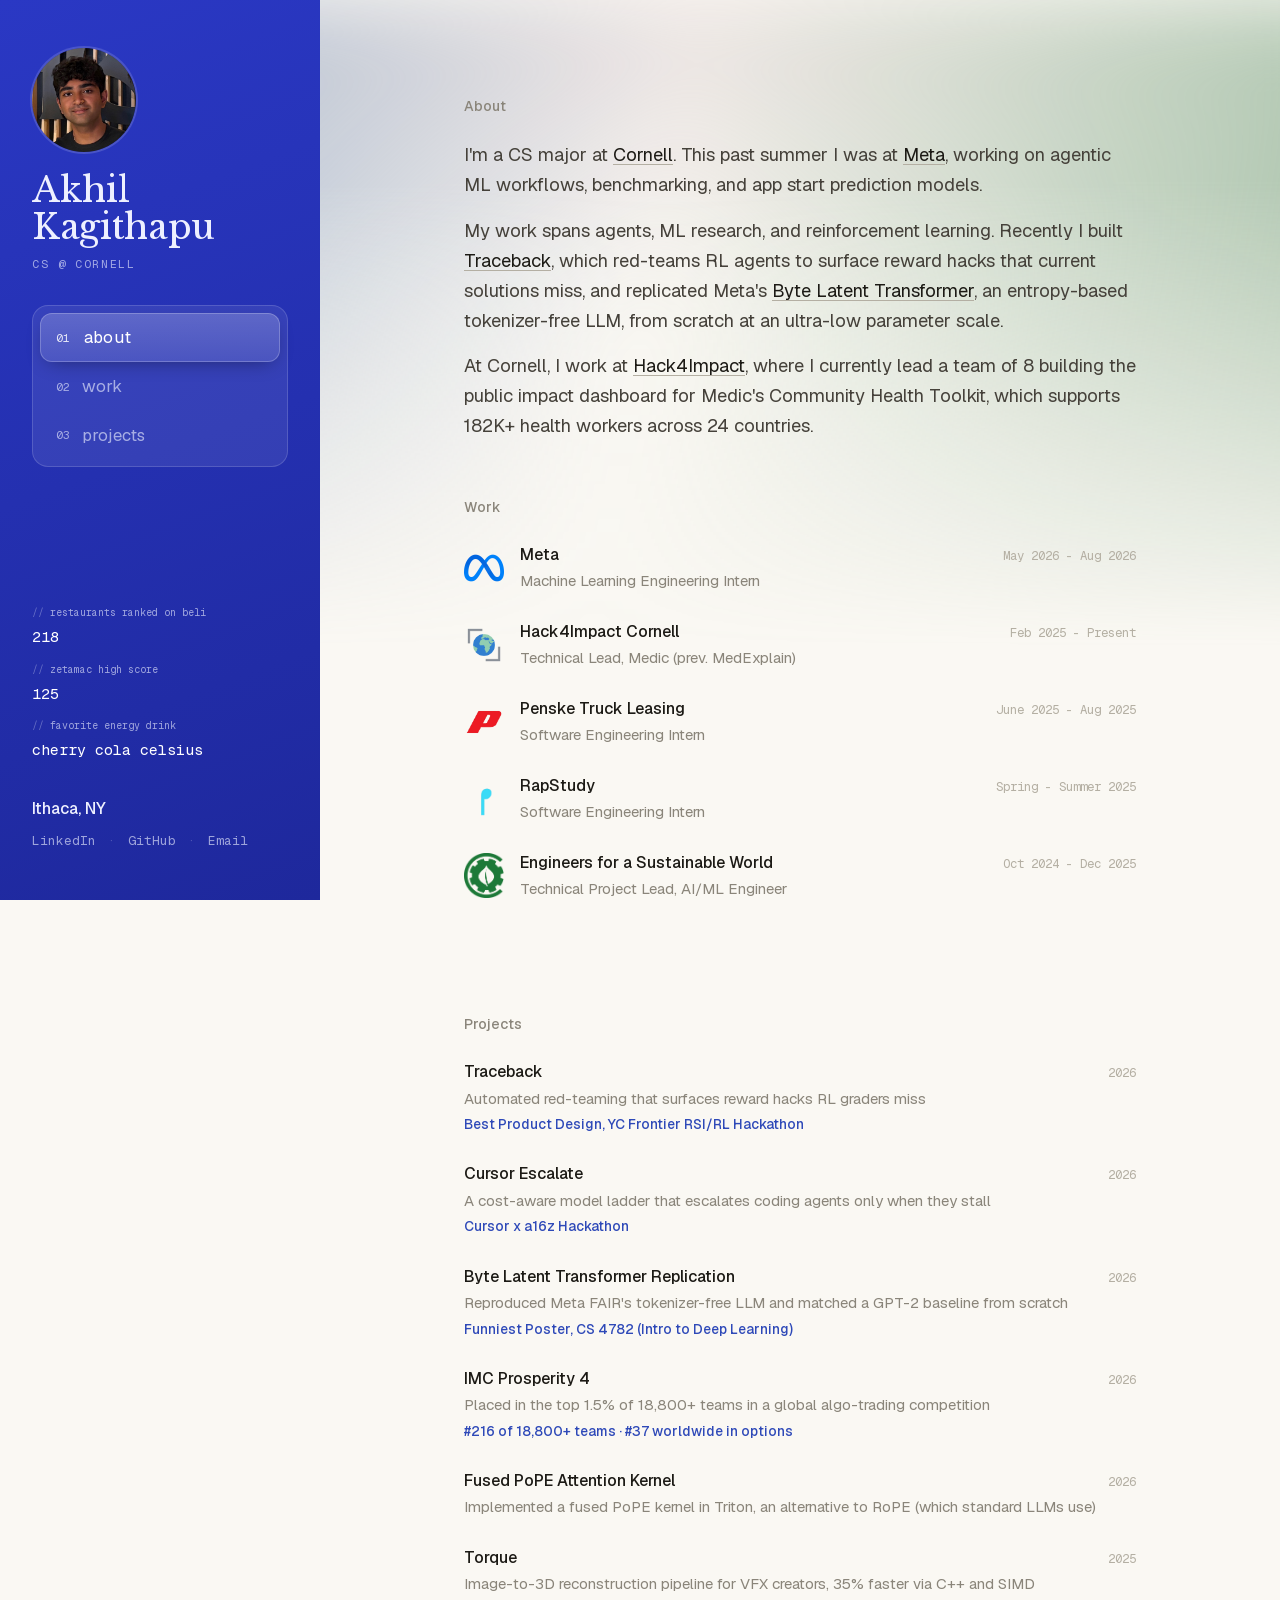
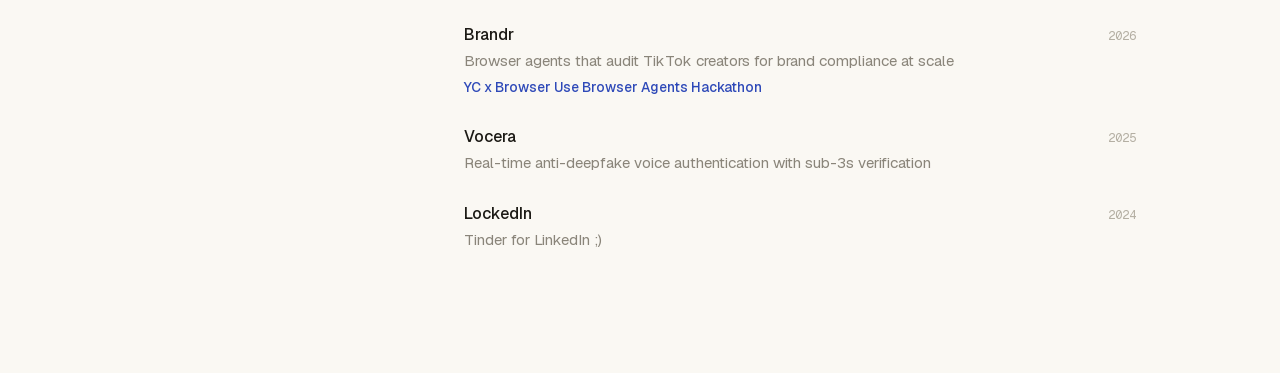
==== commit 7b8b2bbc: "Deploy: fix Brandr year to 2026" ====
--- a/index.html
+++ b/index.html
@@ -1 +1 @@
-<!DOCTYPE html><html lang="en"><head><meta charSet="utf-8"/><meta name="viewport" content="width=device-width, initial-scale=1"/><link rel="preload" href="/_next/static/media/22a5144ee8d83bca-s.p.woff2" as="font" crossorigin="" type="font/woff2"/><link rel="preload" href="/_next/static/media/782fd72d8ca20ddd-s.p.woff2" as="font" crossorigin="" type="font/woff2"/><link rel="preload" href="/_next/static/media/7d4881bb7e1bf84d-s.p.woff2" as="font" crossorigin="" type="font/woff2"/><link rel="preload" href="/_next/static/media/cccb76cee38030ea-s.p.woff2" as="font" crossorigin="" type="font/woff2"/><link rel="preload" as="image" href="/headshot.jpg"/><link rel="stylesheet" href="/_next/static/css/f5cae32cb2c80d79.css" data-precedence="next"/><link rel="preload" as="script" fetchPriority="low" href="/_next/static/chunks/webpack-da6e5b979e70e63f.js"/><script src="/_next/static/chunks/40bf5d38-8657f68eaa01bf12.js" async=""></script><script src="/_next/static/chunks/20-031e083707ac7f48.js" async=""></script><script src="/_next/static/chunks/main-app-694e22b4f77649e0.js" async=""></script><script src="/_next/static/chunks/app/not-found-8ad356800c50e0f3.js" async=""></script><script src="/_next/static/chunks/348-3109dc2db6a44bb6.js" async=""></script><script src="/_next/static/chunks/app/page-86b39aed2fa67322.js" async=""></script><meta name="next-size-adjust" content=""/><title>akhil</title><meta name="description" content="Cornell CS student building ML systems, GPU kernels, and full-stack apps."/><meta property="og:title" content="akhil"/><meta property="og:description" content="Cornell CS student building ML systems, GPU kernels, and full-stack apps."/><meta property="og:type" content="website"/><meta name="twitter:card" content="summary"/><meta name="twitter:title" content="akhil"/><meta name="twitter:description" content="Cornell CS student building ML systems, GPU kernels, and full-stack apps."/><link rel="icon" href="/icon.jpg?05205fb1bfb18922" type="image/jpeg" sizes="710x710"/><script>document.querySelectorAll('body link[rel="icon"], body link[rel="apple-touch-icon"]').forEach(el => document.head.appendChild(el))</script><script src="/_next/static/chunks/polyfills-42372ed130431b0a.js" noModule=""></script></head><body class="__variable_246ccd __variable_c29908 __variable_07b071 antialiased"><div class="min-h-screen"><aside class="lg:fixed lg:top-0 lg:left-0 lg:h-screen lg:w-[var(--sidew)] flex flex-col justify-between px-8 py-10 lg:py-12" style="color:var(--side-fg);background:linear-gradient(160deg, var(--side-bg), var(--side-bg-2))"><div><div class="flex items-center gap-4 lg:block"><img alt="Akhil Kagithapu" width="104" height="104" decoding="async" data-nimg="1" class="rounded-full object-cover lg:mb-5" style="color:transparent;object-position:center 25%;box-shadow:0 0 0 2px var(--side-line)" src="/headshot.jpg"/><div><h1 class="serif text-[2.2rem] leading-[1.05] tracking-[-0.01em]">Akhil<br class="hidden lg:block"/> Kagithapu</h1><p class="mono text-[0.72rem] tracking-[0.14em] uppercase mt-2" style="color:var(--side-muted)">CS @ Cornell</p></div></div><nav class="relative mt-8 rounded-2xl p-2" style="background:rgba(255,255,255,0.08);box-shadow:inset 0 0 0 1px var(--side-line)"><div aria-hidden="true" class="absolute left-2 right-2 rounded-xl pointer-events-none" style="top:0;height:0;opacity:0;background:linear-gradient(180deg, rgba(255,255,255,0.20), rgba(255,255,255,0.10));box-shadow:inset 0 0 0 1px rgba(255,255,255,0.22), 0 6px 20px -8px rgba(0,0,0,0.45);transition:top 0.38s var(--ease), height 0.38s var(--ease), opacity 0.3s ease"></div><a href="#about" class="group relative z-10 flex items-center gap-3 rounded-xl px-4 py-2.5"><span class="mono text-[0.72rem] transition-colors" style="color:rgba(255,255,255,0.85)">01</span><span class="text-[1.05rem] transition-all duration-300" style="color:#fff;letter-spacing:0.01em;transform:translateX(2px)">about</span></a><a href="#work" class="group relative z-10 flex items-center gap-3 rounded-xl px-4 py-2.5"><span class="mono text-[0.72rem] transition-colors" style="color:var(--side-muted)">02</span><span class="text-[1.05rem] transition-all duration-300" style="color:var(--side-muted);letter-spacing:0;transform:none">work</span></a><a href="#projects" class="group relative z-10 flex items-center gap-3 rounded-xl px-4 py-2.5"><span class="mono text-[0.72rem] transition-colors" style="color:var(--side-muted)">03</span><span class="text-[1.05rem] transition-all duration-300" style="color:var(--side-muted);letter-spacing:0;transform:none">projects</span></a></nav></div><div class="mt-10 lg:mt-0"><div class="mb-8 space-y-3"><div><div class="mono text-[0.62rem]" style="color:var(--side-muted)"><span style="opacity:0.55">//</span> <!-- -->restaurants ranked on beli</div><div class="mono text-[0.95rem] mt-0.5" style="color:#fff">218</div></div><div><div class="mono text-[0.62rem]" style="color:var(--side-muted)"><span style="opacity:0.55">//</span> <!-- -->zetamac high score</div><div class="mono text-[0.95rem] mt-0.5" style="color:#fff">125</div></div><div><div class="mono text-[0.62rem]" style="color:var(--side-muted)"><span style="opacity:0.55">//</span> <!-- -->favorite energy drink</div><div class="mono text-[0.95rem] mt-0.5" style="color:#fff">cherry cola celsius</div></div></div><div class="font-medium">Ithaca, NY</div><div class="mono text-[0.8rem] mt-2 flex flex-wrap gap-x-3 gap-y-1" style="color:var(--side-muted)"><span class="flex items-center gap-3"><a href="https://linkedin.com/in/akhil-kagithapu" target="_blank" rel="noopener noreferrer" class="hover:text-white transition-colors" style="color:inherit">LinkedIn</a><span class="opacity-40">·</span></span><span class="flex items-center gap-3"><a href="https://github.com/akh1lk" target="_blank" rel="noopener noreferrer" class="hover:text-white transition-colors" style="color:inherit">GitHub</a><span class="opacity-40">·</span></span><span class="flex items-center gap-3"><a href="mailto:kagithapu.akhil@gmail.com" rel="noopener noreferrer" class="hover:text-white transition-colors" style="color:inherit">Email</a></span></div></div></aside><main class="lg:ml-[var(--sidew)] pb-16"><section id="about" class="pt-16 lg:pt-24 pb-0"><div class="container"><h2 class="text-sm font-medium text-muted mb-6">About</h2><div class="space-y-4 text-ink-2 text-[1.15rem] leading-relaxed"><p>I&#x27;m a CS major at<!-- --> <a class="link" href="https://www.cornell.edu/" target="_blank" rel="noopener noreferrer">Cornell</a>. This past summer I was at<!-- --> <a class="link" href="https://www.meta.com/" target="_blank" rel="noopener noreferrer">Meta</a>, working on agentic ML workflows, benchmarking, and app start prediction models.</p><p>My work spans agents, ML research, and reinforcement learning. Recently I built<!-- --> <a class="link" href="https://github.com/ashtonchew/traceback" target="_blank" rel="noopener noreferrer">Traceback</a>, which red-teams RL agents to surface reward hacks that current solutions miss, and replicated Meta&#x27;s<!-- --> <a class="link" href="https://github.com/laerdon/blt-replication" target="_blank" rel="noopener noreferrer">Byte Latent Transformer</a>, an entropy-based tokenizer-free LLM, from scratch at an ultra-low parameter scale.</p><p>At Cornell, I work at <!-- --> <a class="link" href="https://www.hack4impact.org/" target="_blank" rel="noopener noreferrer">Hack4Impact</a>, where I currently lead a team of 8 building the public impact dashboard for Medic&#x27;s Community Health Toolkit, which supports 182K+ health workers across 24 countries.</p></div></div></section><section id="work" class="section"><div class="container"><h2 class="text-sm font-medium text-muted mb-6">Work</h2><div class="reveal space-y-6"><a href="https://www.meta.com/" target="_blank" rel="noopener noreferrer" class="group flex items-center gap-4"><img alt="Meta" loading="lazy" width="40" height="40" decoding="async" data-nimg="1" class="shrink-0 object-contain" style="color:transparent" src="/invisible_imgs/meta.png"/><div class="min-w-0 flex-1"><div class="flex items-baseline justify-between gap-4"><span class="font-medium text-ink group-hover:text-[var(--accent)] transition-colors">Meta</span><span class="mono text-[0.78rem] text-faint shrink-0">May 2026 - Aug 2026</span></div><div class="text-[0.95rem] text-muted">Machine Learning Engineering Intern</div></div></a><a href="https://www.hack4impact.org/" target="_blank" rel="noopener noreferrer" class="group flex items-center gap-4"><img alt="Hack4Impact Cornell" loading="lazy" width="40" height="40" decoding="async" data-nimg="1" class="shrink-0 object-contain" style="color:transparent" src="/invisible_imgs/h4i.png"/><div class="min-w-0 flex-1"><div class="flex items-baseline justify-between gap-4"><span class="font-medium text-ink group-hover:text-[var(--accent)] transition-colors">Hack4Impact Cornell</span><span class="mono text-[0.78rem] text-faint shrink-0">Feb 2025 - Present</span></div><div class="text-[0.95rem] text-muted">Technical Lead, Medic (prev. MedExplain)</div></div></a><a href="https://www.pensketruckleasing.com/" target="_blank" rel="noopener noreferrer" class="group flex items-center gap-4"><img alt="Penske Truck Leasing" loading="lazy" width="40" height="40" decoding="async" data-nimg="1" class="shrink-0 object-contain" style="color:transparent" src="/invisible_imgs/penske.png"/><div class="min-w-0 flex-1"><div class="flex items-baseline justify-between gap-4"><span class="font-medium text-ink group-hover:text-[var(--accent)] transition-colors">Penske Truck Leasing</span><span class="mono text-[0.78rem] text-faint shrink-0">June 2025 - Aug 2025</span></div><div class="text-[0.95rem] text-muted">Software Engineering Intern</div></div></a><a href="https://rapstudy.com/" target="_blank" rel="noopener noreferrer" class="group flex items-center gap-4"><img alt="RapStudy" loading="lazy" width="40" height="40" decoding="async" data-nimg="1" class="shrink-0 object-contain" style="color:transparent" src="/invisible_imgs/rapstudy.png"/><div class="min-w-0 flex-1"><div class="flex items-baseline justify-between gap-4"><span class="font-medium text-ink group-hover:text-[var(--accent)] transition-colors">RapStudy</span><span class="mono text-[0.78rem] text-faint shrink-0">Spring - Summer 2025</span></div><div class="text-[0.95rem] text-muted">Software Engineering Intern</div></div></a><a href="https://esw.engineering.cornell.edu/" target="_blank" rel="noopener noreferrer" class="group flex items-center gap-4"><img alt="Engineers for a Sustainable World" loading="lazy" width="40" height="40" decoding="async" data-nimg="1" class="shrink-0 object-contain" style="color:transparent" src="/invisible_imgs/esw.png"/><div class="min-w-0 flex-1"><div class="flex items-baseline justify-between gap-4"><span class="font-medium text-ink group-hover:text-[var(--accent)] transition-colors">Engineers for a Sustainable World</span><span class="mono text-[0.78rem] text-faint shrink-0">Oct 2024 - Dec 2025</span></div><div class="text-[0.95rem] text-muted">Technical Project Lead, AI/ML Engineer</div></div></a></div></div></section><section id="projects" class="section"><div class="container"><h2 class="text-sm font-medium text-muted mb-6">Projects</h2><div class="reveal space-y-6"><a href="https://github.com/ashtonchew/traceback" target="_blank" rel="noopener noreferrer" class="group block"><div class="flex items-baseline justify-between gap-4"><span class="font-medium text-ink group-hover:text-[var(--accent)] transition-colors">Traceback</span><span class="mono text-[0.78rem] text-faint shrink-0">2026</span></div><div class="text-[0.95rem] text-muted">Automated red-teaming that surfaces reward hacks RL graders miss</div><div class="text-[0.85rem] font-medium mt-0.5" style="color:var(--award)">Best Product Design, YC Frontier RSI/RL Hackathon</div></a><a href="https://github.com/khuhub/cursor-escalate" target="_blank" rel="noopener noreferrer" class="group block"><div class="flex items-baseline justify-between gap-4"><span class="font-medium text-ink group-hover:text-[var(--accent)] transition-colors">Cursor Escalate</span><span class="mono text-[0.78rem] text-faint shrink-0">2026</span></div><div class="text-[0.95rem] text-muted">A cost-aware model ladder that escalates coding agents only when they stall</div><div class="text-[0.85rem] font-medium mt-0.5" style="color:var(--award)">Cursor x a16z Hackathon</div></a><a href="https://github.com/laerdon/blt-replication" target="_blank" rel="noopener noreferrer" class="group block"><div class="flex items-baseline justify-between gap-4"><span class="font-medium text-ink group-hover:text-[var(--accent)] transition-colors">Byte Latent Transformer Replication</span><span class="mono text-[0.78rem] text-faint shrink-0">2026</span></div><div class="text-[0.95rem] text-muted">Reproduced Meta FAIR&#x27;s tokenizer-free LLM and matched a GPT-2 baseline from scratch</div><div class="text-[0.85rem] font-medium mt-0.5" style="color:var(--award)">Funniest Poster, CS 4782 (Intro to Deep Learning)</div></a><a href="https://github.com/ezrakoreen/imc-prosperity-4" target="_blank" rel="noopener noreferrer" class="group block"><div class="flex items-baseline justify-between gap-4"><span class="font-medium text-ink group-hover:text-[var(--accent)] transition-colors">IMC Prosperity 4</span><span class="mono text-[0.78rem] text-faint shrink-0">2026</span></div><div class="text-[0.95rem] text-muted">Placed in the top 1.5% of 18,800+ teams in a global algo-trading competition</div><div class="text-[0.85rem] font-medium mt-0.5" style="color:var(--award)">#216 of 18,800+ teams · #37 worldwide in options</div></a><a href="https://github.com/akh1lk/pope-fused-triton" target="_blank" rel="noopener noreferrer" class="group block"><div class="flex items-baseline justify-between gap-4"><span class="font-medium text-ink group-hover:text-[var(--accent)] transition-colors">Fused PoPE Attention Kernel</span><span class="mono text-[0.78rem] text-faint shrink-0">2026</span></div><div class="text-[0.95rem] text-muted">Implemented a fused PoPE kernel in Triton, an alternative to RoPE (which standard LLMs use)</div></a><a href="https://github.com/akh1lk/torque" target="_blank" rel="noopener noreferrer" class="group block"><div class="flex items-baseline justify-between gap-4"><span class="font-medium text-ink group-hover:text-[var(--accent)] transition-colors">Torque</span><span class="mono text-[0.78rem] text-faint shrink-0">2025</span></div><div class="text-[0.95rem] text-muted">Image-to-3D reconstruction pipeline for VFX creators, 35% faster via C++ and SIMD</div></a><a href="https://github.com/khuhub/brandr" target="_blank" rel="noopener noreferrer" class="group block"><div class="flex items-baseline justify-between gap-4"><span class="font-medium text-ink group-hover:text-[var(--accent)] transition-colors">Brandr</span><span class="mono text-[0.78rem] text-faint shrink-0">2025</span></div><div class="text-[0.95rem] text-muted">Browser agents that audit TikTok creators for brand compliance at scale</div><div class="text-[0.85rem] font-medium mt-0.5" style="color:var(--award)">YC x Browser Use Browser Agents Hackathon</div></a><a href="https://github.com/akh1lk/vocera" target="_blank" rel="noopener noreferrer" class="group block"><div class="flex items-baseline justify-between gap-4"><span class="font-medium text-ink group-hover:text-[var(--accent)] transition-colors">Vocera</span><span class="mono text-[0.78rem] text-faint shrink-0">2025</span></div><div class="text-[0.95rem] text-muted">Real-time anti-deepfake voice authentication with sub-3s verification</div></a><a href="https://github.com/akh1lk/LockedIn" target="_blank" rel="noopener noreferrer" class="group block"><div class="flex items-baseline justify-between gap-4"><span class="font-medium text-ink group-hover:text-[var(--accent)] transition-colors">LockedIn</span><span class="mono text-[0.78rem] text-faint shrink-0">2024</span></div><div class="text-[0.95rem] text-muted">Tinder for LinkedIn ;)</div></a></div></div></section></main></div><!--$--><!--/$--><!--$--><!--/$--><script src="/_next/static/chunks/webpack-da6e5b979e70e63f.js" async=""></script><script>(self.__next_f=self.__next_f||[]).push([0])</script><script>self.__next_f.push([1,"1:\"$Sreact.fragment\"\n2:I[2329,[],\"\"]\n3:I[3725,[],\"\"]\n4:I[3752,[\"345\",\"static/chunks/app/not-found-8ad356800c50e0f3.js\"],\"default\"]\n5:I[2384,[\"348\",\"static/chunks/348-3109dc2db6a44bb6.js\",\"974\",\"static/chunks/app/page-86b39aed2fa67322.js\"],\"default\"]\n6:I[3756,[\"348\",\"static/chunks/348-3109dc2db6a44bb6.js\",\"974\",\"static/chunks/app/page-86b39aed2fa67322.js\"],\"default\"]\n7:I[7211,[\"348\",\"static/chunks/348-3109dc2db6a44bb6.js\",\"974\",\"static/chunks/app/page-86b39aed2fa67322.js\"],\"default\"]\n8:I[6030,[\"348\",\"static/chunks/348-3109dc2db6a44bb6.js\",\"974\",\"static/chunks/app/page-86b39aed2fa67322.js\"],\"default\"]\n9:I[2207,[],\"MetadataBoundary\"]\nb:I[2207,[],\"OutletBoundary\"]\ne:I[2533,[],\"AsyncMetadataOutlet\"]\n10:I[2207,[],\"ViewportBoundary\"]\n12:I[5992,[],\"\"]\n:HL[\"/_next/static/media/22a5144ee8d83bca-s.p.woff2\",\"font\",{\"crossOrigin\":\"\",\"type\":\"font/woff2\"}]\n:HL[\"/_next/static/media/782fd72d8ca20ddd-s.p.woff2\",\"font\",{\"crossOrigin\":\"\",\"type\":\"font/woff2\"}]\n:HL[\"/_next/static/media/7d4881bb7e1bf84d-s.p.woff2\",\"font\",{\"crossOrigin\":\"\",\"type\":\"font/woff2\"}]\n:HL[\"/_next/static/media/cccb76cee38030ea-s.p.woff2\",\"font\",{\"crossOrigin\":\"\",\"type\":\"font/woff2\"}]\n:HL[\"/_next/static/css/f5cae32cb2c80d79.css\",\"style\"]\n0:{\"P\":null,\"b\":\"EOpKs2R_WBCEg3R8eBB9Z\",\"p\":\"\",\"c\":[\"\",\"\"],\"i\":false,\"f\":[[[\"\",{\"children\":[\"__PAGE__\",{}]},\"$undefined\",\"$undefined\",true],[\"\",[\"$\",\"$1\",\"c\",{\"children\":[[[\"$\",\"link\",\"0\",{\"rel\":\"stylesheet\",\"href\":\"/_next/static/css/f5cae32cb2c80d79.css\",\"precedence\":\"next\",\"crossOrigin\":\"$undefined\",\"nonce\":\"$undefined\"}]],[\"$\",\"html\",null,{\"lang\":\"en\",\"children\":[\"$\",\"body\",null,{\"className\":\"__variable_246ccd __variable_c29908 __variable_07b071 antialiased\",\"children\":[\"$\",\"$L2\",null,{\"parallelRouterKey\":\"children\",\"error\":\"$undefined\",\"errorStyles\":\"$undefined\",\"errorScripts\":\"$undefined\",\"template\":[\"$\",\"$L3\",null,{}],\"templateStyles\":\"$undefined\",\"templateScripts\":\"$undefined\",\"notFound\":[[\"$\",\"$L4\",null,{}],[]],\"forbidden\":\"$undefined\",\"unauthorized\":\"$undefined\"}]}]}]]}],{\"children\":[\"__PAGE__\",[\"$\",\"$1\",\"c\",{\"children\""])</script><script>self.__next_f.push([1,":[[\"$\",\"div\",null,{\"className\":\"min-h-screen\",\"children\":[[\"$\",\"$L5\",null,{}],[\"$\",\"main\",null,{\"className\":\"lg:ml-[var(--sidew)] pb-16\",\"children\":[[\"$\",\"$L6\",null,{}],[\"$\",\"$L7\",null,{}],[\"$\",\"$L8\",null,{}]]}]]}],[\"$\",\"$L9\",null,{\"children\":\"$La\"}],null,[\"$\",\"$Lb\",null,{\"children\":[\"$Lc\",\"$Ld\",[\"$\",\"$Le\",null,{\"promise\":\"$@f\"}]]}]]}],{},null,false]},null,false],[\"$\",\"$1\",\"h\",{\"children\":[null,[\"$\",\"$1\",\"T7RSLecWJnK862-gsIPE3\",{\"children\":[[\"$\",\"$L10\",null,{\"children\":\"$L11\"}],[\"$\",\"meta\",null,{\"name\":\"next-size-adjust\",\"content\":\"\"}]]}],null]}],false]],\"m\":\"$undefined\",\"G\":[\"$12\",\"$undefined\"],\"s\":false,\"S\":true}\n"])</script><script>self.__next_f.push([1,"13:\"$Sreact.suspense\"\n14:I[2533,[],\"AsyncMetadata\"]\na:[\"$\",\"$13\",null,{\"fallback\":null,\"children\":[\"$\",\"$L14\",null,{\"promise\":\"$@15\"}]}]\n"])</script><script>self.__next_f.push([1,"d:null\n"])</script><script>self.__next_f.push([1,"11:[[\"$\",\"meta\",\"0\",{\"charSet\":\"utf-8\"}],[\"$\",\"meta\",\"1\",{\"name\":\"viewport\",\"content\":\"width=device-width, initial-scale=1\"}]]\nc:null\n"])</script><script>self.__next_f.push([1,"15:{\"metadata\":[[\"$\",\"title\",\"0\",{\"children\":\"akhil\"}],[\"$\",\"meta\",\"1\",{\"name\":\"description\",\"content\":\"Cornell CS student building ML systems, GPU kernels, and full-stack apps.\"}],[\"$\",\"meta\",\"2\",{\"property\":\"og:title\",\"content\":\"akhil\"}],[\"$\",\"meta\",\"3\",{\"property\":\"og:description\",\"content\":\"Cornell CS student building ML systems, GPU kernels, and full-stack apps.\"}],[\"$\",\"meta\",\"4\",{\"property\":\"og:type\",\"content\":\"website\"}],[\"$\",\"meta\",\"5\",{\"name\":\"twitter:card\",\"content\":\"summary\"}],[\"$\",\"meta\",\"6\",{\"name\":\"twitter:title\",\"content\":\"akhil\"}],[\"$\",\"meta\",\"7\",{\"name\":\"twitter:description\",\"content\":\"Cornell CS student building ML systems, GPU kernels, and full-stack apps.\"}],[\"$\",\"link\",\"8\",{\"rel\":\"icon\",\"href\":\"/icon.jpg?05205fb1bfb18922\",\"type\":\"image/jpeg\",\"sizes\":\"710x710\"}]],\"error\":null,\"digest\":\"$undefined\"}\nf:{\"metadata\":\"$15:metadata\",\"error\":null,\"digest\":\"$undefined\"}\n"])</script></body></html>+<!DOCTYPE html><html lang="en"><head><meta charSet="utf-8"/><meta name="viewport" content="width=device-width, initial-scale=1"/><link rel="preload" href="/_next/static/media/22a5144ee8d83bca-s.p.woff2" as="font" crossorigin="" type="font/woff2"/><link rel="preload" href="/_next/static/media/782fd72d8ca20ddd-s.p.woff2" as="font" crossorigin="" type="font/woff2"/><link rel="preload" href="/_next/static/media/7d4881bb7e1bf84d-s.p.woff2" as="font" crossorigin="" type="font/woff2"/><link rel="preload" href="/_next/static/media/cccb76cee38030ea-s.p.woff2" as="font" crossorigin="" type="font/woff2"/><link rel="preload" as="image" href="/headshot.jpg"/><link rel="stylesheet" href="/_next/static/css/f5cae32cb2c80d79.css" data-precedence="next"/><link rel="preload" as="script" fetchPriority="low" href="/_next/static/chunks/webpack-da6e5b979e70e63f.js"/><script src="/_next/static/chunks/40bf5d38-8657f68eaa01bf12.js" async=""></script><script src="/_next/static/chunks/20-031e083707ac7f48.js" async=""></script><script src="/_next/static/chunks/main-app-694e22b4f77649e0.js" async=""></script><script src="/_next/static/chunks/app/not-found-8ad356800c50e0f3.js" async=""></script><script src="/_next/static/chunks/348-3109dc2db6a44bb6.js" async=""></script><script src="/_next/static/chunks/app/page-c09d4a41f058674b.js" async=""></script><meta name="next-size-adjust" content=""/><title>akhil</title><meta name="description" content="Cornell CS student building ML systems, GPU kernels, and full-stack apps."/><meta property="og:title" content="akhil"/><meta property="og:description" content="Cornell CS student building ML systems, GPU kernels, and full-stack apps."/><meta property="og:type" content="website"/><meta name="twitter:card" content="summary"/><meta name="twitter:title" content="akhil"/><meta name="twitter:description" content="Cornell CS student building ML systems, GPU kernels, and full-stack apps."/><link rel="icon" href="/icon.jpg?05205fb1bfb18922" type="image/jpeg" sizes="710x710"/><script>document.querySelectorAll('body link[rel="icon"], body link[rel="apple-touch-icon"]').forEach(el => document.head.appendChild(el))</script><script src="/_next/static/chunks/polyfills-42372ed130431b0a.js" noModule=""></script></head><body class="__variable_246ccd __variable_c29908 __variable_07b071 antialiased"><div class="min-h-screen"><aside class="lg:fixed lg:top-0 lg:left-0 lg:h-screen lg:w-[var(--sidew)] flex flex-col justify-between px-8 py-10 lg:py-12" style="color:var(--side-fg);background:linear-gradient(160deg, var(--side-bg), var(--side-bg-2))"><div><div class="flex items-center gap-4 lg:block"><img alt="Akhil Kagithapu" width="104" height="104" decoding="async" data-nimg="1" class="rounded-full object-cover lg:mb-5" style="color:transparent;object-position:center 25%;box-shadow:0 0 0 2px var(--side-line)" src="/headshot.jpg"/><div><h1 class="serif text-[2.2rem] leading-[1.05] tracking-[-0.01em]">Akhil<br class="hidden lg:block"/> Kagithapu</h1><p class="mono text-[0.72rem] tracking-[0.14em] uppercase mt-2" style="color:var(--side-muted)">CS @ Cornell</p></div></div><nav class="relative mt-8 rounded-2xl p-2" style="background:rgba(255,255,255,0.08);box-shadow:inset 0 0 0 1px var(--side-line)"><div aria-hidden="true" class="absolute left-2 right-2 rounded-xl pointer-events-none" style="top:0;height:0;opacity:0;background:linear-gradient(180deg, rgba(255,255,255,0.20), rgba(255,255,255,0.10));box-shadow:inset 0 0 0 1px rgba(255,255,255,0.22), 0 6px 20px -8px rgba(0,0,0,0.45);transition:top 0.38s var(--ease), height 0.38s var(--ease), opacity 0.3s ease"></div><a href="#about" class="group relative z-10 flex items-center gap-3 rounded-xl px-4 py-2.5"><span class="mono text-[0.72rem] transition-colors" style="color:rgba(255,255,255,0.85)">01</span><span class="text-[1.05rem] transition-all duration-300" style="color:#fff;letter-spacing:0.01em;transform:translateX(2px)">about</span></a><a href="#work" class="group relative z-10 flex items-center gap-3 rounded-xl px-4 py-2.5"><span class="mono text-[0.72rem] transition-colors" style="color:var(--side-muted)">02</span><span class="text-[1.05rem] transition-all duration-300" style="color:var(--side-muted);letter-spacing:0;transform:none">work</span></a><a href="#projects" class="group relative z-10 flex items-center gap-3 rounded-xl px-4 py-2.5"><span class="mono text-[0.72rem] transition-colors" style="color:var(--side-muted)">03</span><span class="text-[1.05rem] transition-all duration-300" style="color:var(--side-muted);letter-spacing:0;transform:none">projects</span></a></nav></div><div class="mt-10 lg:mt-0"><div class="mb-8 space-y-3"><div><div class="mono text-[0.62rem]" style="color:var(--side-muted)"><span style="opacity:0.55">//</span> <!-- -->restaurants ranked on beli</div><div class="mono text-[0.95rem] mt-0.5" style="color:#fff">218</div></div><div><div class="mono text-[0.62rem]" style="color:var(--side-muted)"><span style="opacity:0.55">//</span> <!-- -->zetamac high score</div><div class="mono text-[0.95rem] mt-0.5" style="color:#fff">125</div></div><div><div class="mono text-[0.62rem]" style="color:var(--side-muted)"><span style="opacity:0.55">//</span> <!-- -->favorite energy drink</div><div class="mono text-[0.95rem] mt-0.5" style="color:#fff">cherry cola celsius</div></div></div><div class="font-medium">Ithaca, NY</div><div class="mono text-[0.8rem] mt-2 flex flex-wrap gap-x-3 gap-y-1" style="color:var(--side-muted)"><span class="flex items-center gap-3"><a href="https://linkedin.com/in/akhil-kagithapu" target="_blank" rel="noopener noreferrer" class="hover:text-white transition-colors" style="color:inherit">LinkedIn</a><span class="opacity-40">·</span></span><span class="flex items-center gap-3"><a href="https://github.com/akh1lk" target="_blank" rel="noopener noreferrer" class="hover:text-white transition-colors" style="color:inherit">GitHub</a><span class="opacity-40">·</span></span><span class="flex items-center gap-3"><a href="mailto:kagithapu.akhil@gmail.com" rel="noopener noreferrer" class="hover:text-white transition-colors" style="color:inherit">Email</a></span></div></div></aside><main class="lg:ml-[var(--sidew)] pb-16"><section id="about" class="pt-16 lg:pt-24 pb-0"><div class="container"><h2 class="text-sm font-medium text-muted mb-6">About</h2><div class="space-y-4 text-ink-2 text-[1.15rem] leading-relaxed"><p>I&#x27;m a CS major at<!-- --> <a class="link" href="https://www.cornell.edu/" target="_blank" rel="noopener noreferrer">Cornell</a>. This past summer I was at<!-- --> <a class="link" href="https://www.meta.com/" target="_blank" rel="noopener noreferrer">Meta</a>, working on agentic ML workflows, benchmarking, and app start prediction models.</p><p>My work spans agents, ML research, and reinforcement learning. Recently I built<!-- --> <a class="link" href="https://github.com/ashtonchew/traceback" target="_blank" rel="noopener noreferrer">Traceback</a>, which red-teams RL agents to surface reward hacks that current solutions miss, and replicated Meta&#x27;s<!-- --> <a class="link" href="https://github.com/laerdon/blt-replication" target="_blank" rel="noopener noreferrer">Byte Latent Transformer</a>, an entropy-based tokenizer-free LLM, from scratch at an ultra-low parameter scale.</p><p>At Cornell, I work at <!-- --> <a class="link" href="https://www.hack4impact.org/" target="_blank" rel="noopener noreferrer">Hack4Impact</a>, where I currently lead a team of 8 building the public impact dashboard for Medic&#x27;s Community Health Toolkit, which supports 182K+ health workers across 24 countries.</p></div></div></section><section id="work" class="section"><div class="container"><h2 class="text-sm font-medium text-muted mb-6">Work</h2><div class="reveal space-y-6"><a href="https://www.meta.com/" target="_blank" rel="noopener noreferrer" class="group flex items-center gap-4"><img alt="Meta" loading="lazy" width="40" height="40" decoding="async" data-nimg="1" class="shrink-0 object-contain" style="color:transparent" src="/invisible_imgs/meta.png"/><div class="min-w-0 flex-1"><div class="flex items-baseline justify-between gap-4"><span class="font-medium text-ink group-hover:text-[var(--accent)] transition-colors">Meta</span><span class="mono text-[0.78rem] text-faint shrink-0">May 2026 - Aug 2026</span></div><div class="text-[0.95rem] text-muted">Machine Learning Engineering Intern</div></div></a><a href="https://www.hack4impact.org/" target="_blank" rel="noopener noreferrer" class="group flex items-center gap-4"><img alt="Hack4Impact Cornell" loading="lazy" width="40" height="40" decoding="async" data-nimg="1" class="shrink-0 object-contain" style="color:transparent" src="/invisible_imgs/h4i.png"/><div class="min-w-0 flex-1"><div class="flex items-baseline justify-between gap-4"><span class="font-medium text-ink group-hover:text-[var(--accent)] transition-colors">Hack4Impact Cornell</span><span class="mono text-[0.78rem] text-faint shrink-0">Feb 2025 - Present</span></div><div class="text-[0.95rem] text-muted">Technical Lead, Medic (prev. MedExplain)</div></div></a><a href="https://www.pensketruckleasing.com/" target="_blank" rel="noopener noreferrer" class="group flex items-center gap-4"><img alt="Penske Truck Leasing" loading="lazy" width="40" height="40" decoding="async" data-nimg="1" class="shrink-0 object-contain" style="color:transparent" src="/invisible_imgs/penske.png"/><div class="min-w-0 flex-1"><div class="flex items-baseline justify-between gap-4"><span class="font-medium text-ink group-hover:text-[var(--accent)] transition-colors">Penske Truck Leasing</span><span class="mono text-[0.78rem] text-faint shrink-0">June 2025 - Aug 2025</span></div><div class="text-[0.95rem] text-muted">Software Engineering Intern</div></div></a><a href="https://rapstudy.com/" target="_blank" rel="noopener noreferrer" class="group flex items-center gap-4"><img alt="RapStudy" loading="lazy" width="40" height="40" decoding="async" data-nimg="1" class="shrink-0 object-contain" style="color:transparent" src="/invisible_imgs/rapstudy.png"/><div class="min-w-0 flex-1"><div class="flex items-baseline justify-between gap-4"><span class="font-medium text-ink group-hover:text-[var(--accent)] transition-colors">RapStudy</span><span class="mono text-[0.78rem] text-faint shrink-0">Spring - Summer 2025</span></div><div class="text-[0.95rem] text-muted">Software Engineering Intern</div></div></a><a href="https://esw.engineering.cornell.edu/" target="_blank" rel="noopener noreferrer" class="group flex items-center gap-4"><img alt="Engineers for a Sustainable World" loading="lazy" width="40" height="40" decoding="async" data-nimg="1" class="shrink-0 object-contain" style="color:transparent" src="/invisible_imgs/esw.png"/><div class="min-w-0 flex-1"><div class="flex items-baseline justify-between gap-4"><span class="font-medium text-ink group-hover:text-[var(--accent)] transition-colors">Engineers for a Sustainable World</span><span class="mono text-[0.78rem] text-faint shrink-0">Oct 2024 - Dec 2025</span></div><div class="text-[0.95rem] text-muted">Technical Project Lead, AI/ML Engineer</div></div></a></div></div></section><section id="projects" class="section"><div class="container"><h2 class="text-sm font-medium text-muted mb-6">Projects</h2><div class="reveal space-y-6"><a href="https://github.com/ashtonchew/traceback" target="_blank" rel="noopener noreferrer" class="group block"><div class="flex items-baseline justify-between gap-4"><span class="font-medium text-ink group-hover:text-[var(--accent)] transition-colors">Traceback</span><span class="mono text-[0.78rem] text-faint shrink-0">2026</span></div><div class="text-[0.95rem] text-muted">Automated red-teaming that surfaces reward hacks RL graders miss</div><div class="text-[0.85rem] font-medium mt-0.5" style="color:var(--award)">Best Product Design, YC Frontier RSI/RL Hackathon</div></a><a href="https://github.com/khuhub/cursor-escalate" target="_blank" rel="noopener noreferrer" class="group block"><div class="flex items-baseline justify-between gap-4"><span class="font-medium text-ink group-hover:text-[var(--accent)] transition-colors">Cursor Escalate</span><span class="mono text-[0.78rem] text-faint shrink-0">2026</span></div><div class="text-[0.95rem] text-muted">A cost-aware model ladder that escalates coding agents only when they stall</div><div class="text-[0.85rem] font-medium mt-0.5" style="color:var(--award)">Cursor x a16z Hackathon</div></a><a href="https://github.com/laerdon/blt-replication" target="_blank" rel="noopener noreferrer" class="group block"><div class="flex items-baseline justify-between gap-4"><span class="font-medium text-ink group-hover:text-[var(--accent)] transition-colors">Byte Latent Transformer Replication</span><span class="mono text-[0.78rem] text-faint shrink-0">2026</span></div><div class="text-[0.95rem] text-muted">Reproduced Meta FAIR&#x27;s tokenizer-free LLM and matched a GPT-2 baseline from scratch</div><div class="text-[0.85rem] font-medium mt-0.5" style="color:var(--award)">Funniest Poster, CS 4782 (Intro to Deep Learning)</div></a><a href="https://github.com/ezrakoreen/imc-prosperity-4" target="_blank" rel="noopener noreferrer" class="group block"><div class="flex items-baseline justify-between gap-4"><span class="font-medium text-ink group-hover:text-[var(--accent)] transition-colors">IMC Prosperity 4</span><span class="mono text-[0.78rem] text-faint shrink-0">2026</span></div><div class="text-[0.95rem] text-muted">Placed in the top 1.5% of 18,800+ teams in a global algo-trading competition</div><div class="text-[0.85rem] font-medium mt-0.5" style="color:var(--award)">#216 of 18,800+ teams · #37 worldwide in options</div></a><a href="https://github.com/akh1lk/pope-fused-triton" target="_blank" rel="noopener noreferrer" class="group block"><div class="flex items-baseline justify-between gap-4"><span class="font-medium text-ink group-hover:text-[var(--accent)] transition-colors">Fused PoPE Attention Kernel</span><span class="mono text-[0.78rem] text-faint shrink-0">2026</span></div><div class="text-[0.95rem] text-muted">Implemented a fused PoPE kernel in Triton, an alternative to RoPE (which standard LLMs use)</div></a><a href="https://github.com/akh1lk/torque" target="_blank" rel="noopener noreferrer" class="group block"><div class="flex items-baseline justify-between gap-4"><span class="font-medium text-ink group-hover:text-[var(--accent)] transition-colors">Torque</span><span class="mono text-[0.78rem] text-faint shrink-0">2025</span></div><div class="text-[0.95rem] text-muted">Image-to-3D reconstruction pipeline for VFX creators, 35% faster via C++ and SIMD</div></a><a href="https://github.com/khuhub/brandr" target="_blank" rel="noopener noreferrer" class="group block"><div class="flex items-baseline justify-between gap-4"><span class="font-medium text-ink group-hover:text-[var(--accent)] transition-colors">Brandr</span><span class="mono text-[0.78rem] text-faint shrink-0">2026</span></div><div class="text-[0.95rem] text-muted">Browser agents that audit TikTok creators for brand compliance at scale</div><div class="text-[0.85rem] font-medium mt-0.5" style="color:var(--award)">YC x Browser Use Browser Agents Hackathon</div></a><a href="https://github.com/akh1lk/vocera" target="_blank" rel="noopener noreferrer" class="group block"><div class="flex items-baseline justify-between gap-4"><span class="font-medium text-ink group-hover:text-[var(--accent)] transition-colors">Vocera</span><span class="mono text-[0.78rem] text-faint shrink-0">2025</span></div><div class="text-[0.95rem] text-muted">Real-time anti-deepfake voice authentication with sub-3s verification</div></a><a href="https://github.com/akh1lk/LockedIn" target="_blank" rel="noopener noreferrer" class="group block"><div class="flex items-baseline justify-between gap-4"><span class="font-medium text-ink group-hover:text-[var(--accent)] transition-colors">LockedIn</span><span class="mono text-[0.78rem] text-faint shrink-0">2024</span></div><div class="text-[0.95rem] text-muted">Tinder for LinkedIn ;)</div></a></div></div></section></main></div><!--$--><!--/$--><!--$--><!--/$--><script src="/_next/static/chunks/webpack-da6e5b979e70e63f.js" async=""></script><script>(self.__next_f=self.__next_f||[]).push([0])</script><script>self.__next_f.push([1,"1:\"$Sreact.fragment\"\n2:I[2329,[],\"\"]\n3:I[3725,[],\"\"]\n4:I[3752,[\"345\",\"static/chunks/app/not-found-8ad356800c50e0f3.js\"],\"default\"]\n5:I[2384,[\"348\",\"static/chunks/348-3109dc2db6a44bb6.js\",\"974\",\"static/chunks/app/page-c09d4a41f058674b.js\"],\"default\"]\n6:I[3756,[\"348\",\"static/chunks/348-3109dc2db6a44bb6.js\",\"974\",\"static/chunks/app/page-c09d4a41f058674b.js\"],\"default\"]\n7:I[7211,[\"348\",\"static/chunks/348-3109dc2db6a44bb6.js\",\"974\",\"static/chunks/app/page-c09d4a41f058674b.js\"],\"default\"]\n8:I[6030,[\"348\",\"static/chunks/348-3109dc2db6a44bb6.js\",\"974\",\"static/chunks/app/page-c09d4a41f058674b.js\"],\"default\"]\n9:I[2207,[],\"MetadataBoundary\"]\nb:I[2207,[],\"OutletBoundary\"]\ne:I[2533,[],\"AsyncMetadataOutlet\"]\n10:I[2207,[],\"ViewportBoundary\"]\n12:I[5992,[],\"\"]\n:HL[\"/_next/static/media/22a5144ee8d83bca-s.p.woff2\",\"font\",{\"crossOrigin\":\"\",\"type\":\"font/woff2\"}]\n:HL[\"/_next/static/media/782fd72d8ca20ddd-s.p.woff2\",\"font\",{\"crossOrigin\":\"\",\"type\":\"font/woff2\"}]\n:HL[\"/_next/static/media/7d4881bb7e1bf84d-s.p.woff2\",\"font\",{\"crossOrigin\":\"\",\"type\":\"font/woff2\"}]\n:HL[\"/_next/static/media/cccb76cee38030ea-s.p.woff2\",\"font\",{\"crossOrigin\":\"\",\"type\":\"font/woff2\"}]\n:HL[\"/_next/static/css/f5cae32cb2c80d79.css\",\"style\"]\n0:{\"P\":null,\"b\":\"bk5SIVruFD58psJ9lEise\",\"p\":\"\",\"c\":[\"\",\"\"],\"i\":false,\"f\":[[[\"\",{\"children\":[\"__PAGE__\",{}]},\"$undefined\",\"$undefined\",true],[\"\",[\"$\",\"$1\",\"c\",{\"children\":[[[\"$\",\"link\",\"0\",{\"rel\":\"stylesheet\",\"href\":\"/_next/static/css/f5cae32cb2c80d79.css\",\"precedence\":\"next\",\"crossOrigin\":\"$undefined\",\"nonce\":\"$undefined\"}]],[\"$\",\"html\",null,{\"lang\":\"en\",\"children\":[\"$\",\"body\",null,{\"className\":\"__variable_246ccd __variable_c29908 __variable_07b071 antialiased\",\"children\":[\"$\",\"$L2\",null,{\"parallelRouterKey\":\"children\",\"error\":\"$undefined\",\"errorStyles\":\"$undefined\",\"errorScripts\":\"$undefined\",\"template\":[\"$\",\"$L3\",null,{}],\"templateStyles\":\"$undefined\",\"templateScripts\":\"$undefined\",\"notFound\":[[\"$\",\"$L4\",null,{}],[]],\"forbidden\":\"$undefined\",\"unauthorized\":\"$undefined\"}]}]}]]}],{\"children\":[\"__PAGE__\",[\"$\",\"$1\",\"c\",{\"children\""])</script><script>self.__next_f.push([1,":[[\"$\",\"div\",null,{\"className\":\"min-h-screen\",\"children\":[[\"$\",\"$L5\",null,{}],[\"$\",\"main\",null,{\"className\":\"lg:ml-[var(--sidew)] pb-16\",\"children\":[[\"$\",\"$L6\",null,{}],[\"$\",\"$L7\",null,{}],[\"$\",\"$L8\",null,{}]]}]]}],[\"$\",\"$L9\",null,{\"children\":\"$La\"}],null,[\"$\",\"$Lb\",null,{\"children\":[\"$Lc\",\"$Ld\",[\"$\",\"$Le\",null,{\"promise\":\"$@f\"}]]}]]}],{},null,false]},null,false],[\"$\",\"$1\",\"h\",{\"children\":[null,[\"$\",\"$1\",\"N1YtzyHtspYLxQ3T_CxfT\",{\"children\":[[\"$\",\"$L10\",null,{\"children\":\"$L11\"}],[\"$\",\"meta\",null,{\"name\":\"next-size-adjust\",\"content\":\"\"}]]}],null]}],false]],\"m\":\"$undefined\",\"G\":[\"$12\",\"$undefined\"],\"s\":false,\"S\":true}\n"])</script><script>self.__next_f.push([1,"13:\"$Sreact.suspense\"\n14:I[2533,[],\"AsyncMetadata\"]\na:[\"$\",\"$13\",null,{\"fallback\":null,\"children\":[\"$\",\"$L14\",null,{\"promise\":\"$@15\"}]}]\n"])</script><script>self.__next_f.push([1,"d:null\n"])</script><script>self.__next_f.push([1,"11:[[\"$\",\"meta\",\"0\",{\"charSet\":\"utf-8\"}],[\"$\",\"meta\",\"1\",{\"name\":\"viewport\",\"content\":\"width=device-width, initial-scale=1\"}]]\nc:null\n"])</script><script>self.__next_f.push([1,"15:{\"metadata\":[[\"$\",\"title\",\"0\",{\"children\":\"akhil\"}],[\"$\",\"meta\",\"1\",{\"name\":\"description\",\"content\":\"Cornell CS student building ML systems, GPU kernels, and full-stack apps.\"}],[\"$\",\"meta\",\"2\",{\"property\":\"og:title\",\"content\":\"akhil\"}],[\"$\",\"meta\",\"3\",{\"property\":\"og:description\",\"content\":\"Cornell CS student building ML systems, GPU kernels, and full-stack apps.\"}],[\"$\",\"meta\",\"4\",{\"property\":\"og:type\",\"content\":\"website\"}],[\"$\",\"meta\",\"5\",{\"name\":\"twitter:card\",\"content\":\"summary\"}],[\"$\",\"meta\",\"6\",{\"name\":\"twitter:title\",\"content\":\"akhil\"}],[\"$\",\"meta\",\"7\",{\"name\":\"twitter:description\",\"content\":\"Cornell CS student building ML systems, GPU kernels, and full-stack apps.\"}],[\"$\",\"link\",\"8\",{\"rel\":\"icon\",\"href\":\"/icon.jpg?05205fb1bfb18922\",\"type\":\"image/jpeg\",\"sizes\":\"710x710\"}]],\"error\":null,\"digest\":\"$undefined\"}\nf:{\"metadata\":\"$15:metadata\",\"error\":null,\"digest\":\"$undefined\"}\n"])</script></body></html>
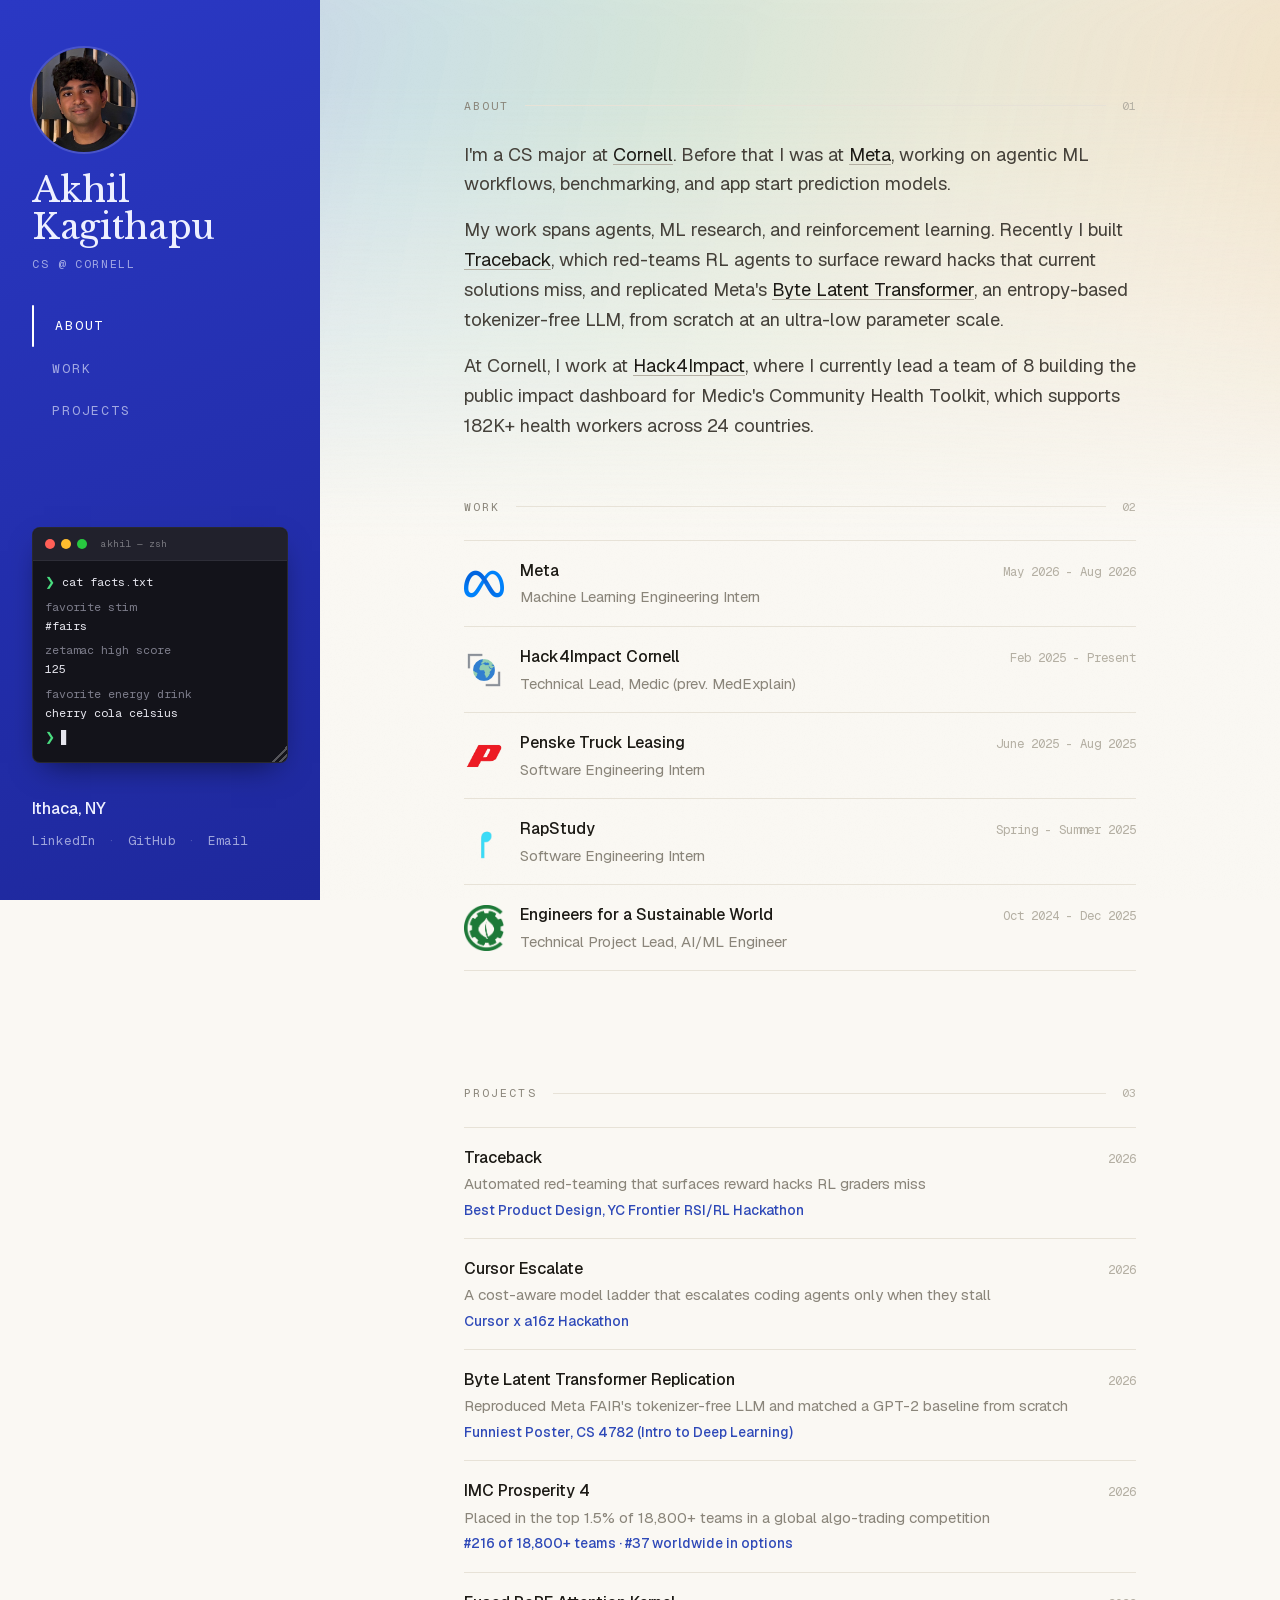
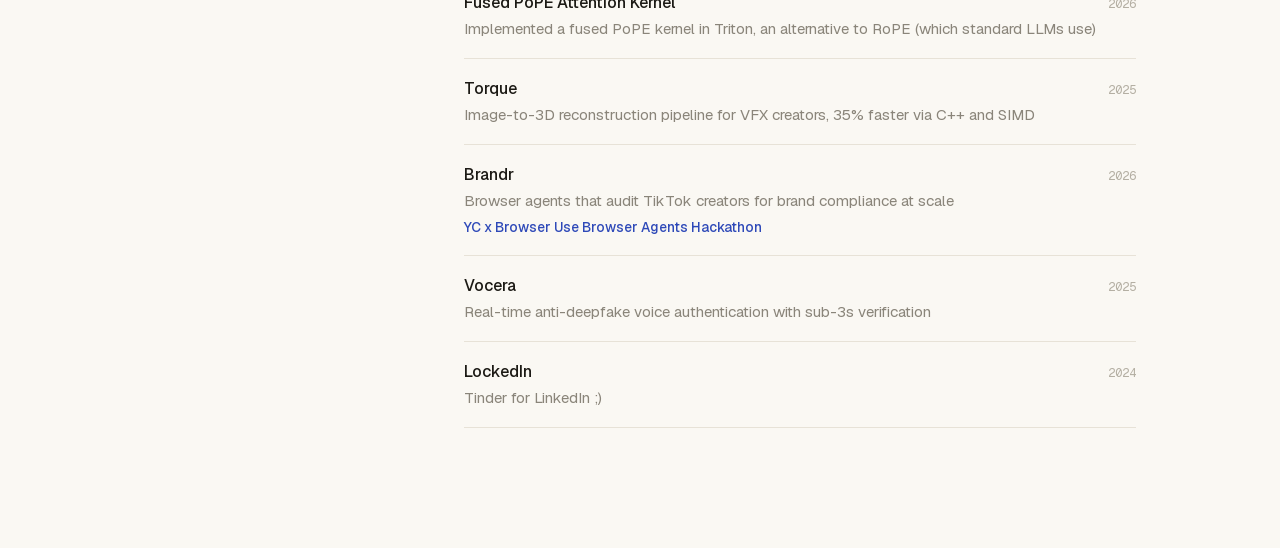
==== commit f7a0ddb4: "Deploy: v4 taste pass + interactive terminal" ====
--- a/index.html
+++ b/index.html
@@ -1 +1 @@
-<!DOCTYPE html><html lang="en"><head><meta charSet="utf-8"/><meta name="viewport" content="width=device-width, initial-scale=1"/><link rel="preload" href="/_next/static/media/22a5144ee8d83bca-s.p.woff2" as="font" crossorigin="" type="font/woff2"/><link rel="preload" href="/_next/static/media/782fd72d8ca20ddd-s.p.woff2" as="font" crossorigin="" type="font/woff2"/><link rel="preload" href="/_next/static/media/7d4881bb7e1bf84d-s.p.woff2" as="font" crossorigin="" type="font/woff2"/><link rel="preload" href="/_next/static/media/cccb76cee38030ea-s.p.woff2" as="font" crossorigin="" type="font/woff2"/><link rel="preload" as="image" href="/headshot.jpg"/><link rel="stylesheet" href="/_next/static/css/f5cae32cb2c80d79.css" data-precedence="next"/><link rel="preload" as="script" fetchPriority="low" href="/_next/static/chunks/webpack-da6e5b979e70e63f.js"/><script src="/_next/static/chunks/40bf5d38-8657f68eaa01bf12.js" async=""></script><script src="/_next/static/chunks/20-031e083707ac7f48.js" async=""></script><script src="/_next/static/chunks/main-app-694e22b4f77649e0.js" async=""></script><script src="/_next/static/chunks/app/not-found-8ad356800c50e0f3.js" async=""></script><script src="/_next/static/chunks/348-3109dc2db6a44bb6.js" async=""></script><script src="/_next/static/chunks/app/page-c09d4a41f058674b.js" async=""></script><meta name="next-size-adjust" content=""/><title>akhil</title><meta name="description" content="Cornell CS student building ML systems, GPU kernels, and full-stack apps."/><meta property="og:title" content="akhil"/><meta property="og:description" content="Cornell CS student building ML systems, GPU kernels, and full-stack apps."/><meta property="og:type" content="website"/><meta name="twitter:card" content="summary"/><meta name="twitter:title" content="akhil"/><meta name="twitter:description" content="Cornell CS student building ML systems, GPU kernels, and full-stack apps."/><link rel="icon" href="/icon.jpg?05205fb1bfb18922" type="image/jpeg" sizes="710x710"/><script>document.querySelectorAll('body link[rel="icon"], body link[rel="apple-touch-icon"]').forEach(el => document.head.appendChild(el))</script><script src="/_next/static/chunks/polyfills-42372ed130431b0a.js" noModule=""></script></head><body class="__variable_246ccd __variable_c29908 __variable_07b071 antialiased"><div class="min-h-screen"><aside class="lg:fixed lg:top-0 lg:left-0 lg:h-screen lg:w-[var(--sidew)] flex flex-col justify-between px-8 py-10 lg:py-12" style="color:var(--side-fg);background:linear-gradient(160deg, var(--side-bg), var(--side-bg-2))"><div><div class="flex items-center gap-4 lg:block"><img alt="Akhil Kagithapu" width="104" height="104" decoding="async" data-nimg="1" class="rounded-full object-cover lg:mb-5" style="color:transparent;object-position:center 25%;box-shadow:0 0 0 2px var(--side-line)" src="/headshot.jpg"/><div><h1 class="serif text-[2.2rem] leading-[1.05] tracking-[-0.01em]">Akhil<br class="hidden lg:block"/> Kagithapu</h1><p class="mono text-[0.72rem] tracking-[0.14em] uppercase mt-2" style="color:var(--side-muted)">CS @ Cornell</p></div></div><nav class="relative mt-8 rounded-2xl p-2" style="background:rgba(255,255,255,0.08);box-shadow:inset 0 0 0 1px var(--side-line)"><div aria-hidden="true" class="absolute left-2 right-2 rounded-xl pointer-events-none" style="top:0;height:0;opacity:0;background:linear-gradient(180deg, rgba(255,255,255,0.20), rgba(255,255,255,0.10));box-shadow:inset 0 0 0 1px rgba(255,255,255,0.22), 0 6px 20px -8px rgba(0,0,0,0.45);transition:top 0.38s var(--ease), height 0.38s var(--ease), opacity 0.3s ease"></div><a href="#about" class="group relative z-10 flex items-center gap-3 rounded-xl px-4 py-2.5"><span class="mono text-[0.72rem] transition-colors" style="color:rgba(255,255,255,0.85)">01</span><span class="text-[1.05rem] transition-all duration-300" style="color:#fff;letter-spacing:0.01em;transform:translateX(2px)">about</span></a><a href="#work" class="group relative z-10 flex items-center gap-3 rounded-xl px-4 py-2.5"><span class="mono text-[0.72rem] transition-colors" style="color:var(--side-muted)">02</span><span class="text-[1.05rem] transition-all duration-300" style="color:var(--side-muted);letter-spacing:0;transform:none">work</span></a><a href="#projects" class="group relative z-10 flex items-center gap-3 rounded-xl px-4 py-2.5"><span class="mono text-[0.72rem] transition-colors" style="color:var(--side-muted)">03</span><span class="text-[1.05rem] transition-all duration-300" style="color:var(--side-muted);letter-spacing:0;transform:none">projects</span></a></nav></div><div class="mt-10 lg:mt-0"><div class="mb-8 space-y-3"><div><div class="mono text-[0.62rem]" style="color:var(--side-muted)"><span style="opacity:0.55">//</span> <!-- -->restaurants ranked on beli</div><div class="mono text-[0.95rem] mt-0.5" style="color:#fff">218</div></div><div><div class="mono text-[0.62rem]" style="color:var(--side-muted)"><span style="opacity:0.55">//</span> <!-- -->zetamac high score</div><div class="mono text-[0.95rem] mt-0.5" style="color:#fff">125</div></div><div><div class="mono text-[0.62rem]" style="color:var(--side-muted)"><span style="opacity:0.55">//</span> <!-- -->favorite energy drink</div><div class="mono text-[0.95rem] mt-0.5" style="color:#fff">cherry cola celsius</div></div></div><div class="font-medium">Ithaca, NY</div><div class="mono text-[0.8rem] mt-2 flex flex-wrap gap-x-3 gap-y-1" style="color:var(--side-muted)"><span class="flex items-center gap-3"><a href="https://linkedin.com/in/akhil-kagithapu" target="_blank" rel="noopener noreferrer" class="hover:text-white transition-colors" style="color:inherit">LinkedIn</a><span class="opacity-40">·</span></span><span class="flex items-center gap-3"><a href="https://github.com/akh1lk" target="_blank" rel="noopener noreferrer" class="hover:text-white transition-colors" style="color:inherit">GitHub</a><span class="opacity-40">·</span></span><span class="flex items-center gap-3"><a href="mailto:kagithapu.akhil@gmail.com" rel="noopener noreferrer" class="hover:text-white transition-colors" style="color:inherit">Email</a></span></div></div></aside><main class="lg:ml-[var(--sidew)] pb-16"><section id="about" class="pt-16 lg:pt-24 pb-0"><div class="container"><h2 class="text-sm font-medium text-muted mb-6">About</h2><div class="space-y-4 text-ink-2 text-[1.15rem] leading-relaxed"><p>I&#x27;m a CS major at<!-- --> <a class="link" href="https://www.cornell.edu/" target="_blank" rel="noopener noreferrer">Cornell</a>. This past summer I was at<!-- --> <a class="link" href="https://www.meta.com/" target="_blank" rel="noopener noreferrer">Meta</a>, working on agentic ML workflows, benchmarking, and app start prediction models.</p><p>My work spans agents, ML research, and reinforcement learning. Recently I built<!-- --> <a class="link" href="https://github.com/ashtonchew/traceback" target="_blank" rel="noopener noreferrer">Traceback</a>, which red-teams RL agents to surface reward hacks that current solutions miss, and replicated Meta&#x27;s<!-- --> <a class="link" href="https://github.com/laerdon/blt-replication" target="_blank" rel="noopener noreferrer">Byte Latent Transformer</a>, an entropy-based tokenizer-free LLM, from scratch at an ultra-low parameter scale.</p><p>At Cornell, I work at <!-- --> <a class="link" href="https://www.hack4impact.org/" target="_blank" rel="noopener noreferrer">Hack4Impact</a>, where I currently lead a team of 8 building the public impact dashboard for Medic&#x27;s Community Health Toolkit, which supports 182K+ health workers across 24 countries.</p></div></div></section><section id="work" class="section"><div class="container"><h2 class="text-sm font-medium text-muted mb-6">Work</h2><div class="reveal space-y-6"><a href="https://www.meta.com/" target="_blank" rel="noopener noreferrer" class="group flex items-center gap-4"><img alt="Meta" loading="lazy" width="40" height="40" decoding="async" data-nimg="1" class="shrink-0 object-contain" style="color:transparent" src="/invisible_imgs/meta.png"/><div class="min-w-0 flex-1"><div class="flex items-baseline justify-between gap-4"><span class="font-medium text-ink group-hover:text-[var(--accent)] transition-colors">Meta</span><span class="mono text-[0.78rem] text-faint shrink-0">May 2026 - Aug 2026</span></div><div class="text-[0.95rem] text-muted">Machine Learning Engineering Intern</div></div></a><a href="https://www.hack4impact.org/" target="_blank" rel="noopener noreferrer" class="group flex items-center gap-4"><img alt="Hack4Impact Cornell" loading="lazy" width="40" height="40" decoding="async" data-nimg="1" class="shrink-0 object-contain" style="color:transparent" src="/invisible_imgs/h4i.png"/><div class="min-w-0 flex-1"><div class="flex items-baseline justify-between gap-4"><span class="font-medium text-ink group-hover:text-[var(--accent)] transition-colors">Hack4Impact Cornell</span><span class="mono text-[0.78rem] text-faint shrink-0">Feb 2025 - Present</span></div><div class="text-[0.95rem] text-muted">Technical Lead, Medic (prev. MedExplain)</div></div></a><a href="https://www.pensketruckleasing.com/" target="_blank" rel="noopener noreferrer" class="group flex items-center gap-4"><img alt="Penske Truck Leasing" loading="lazy" width="40" height="40" decoding="async" data-nimg="1" class="shrink-0 object-contain" style="color:transparent" src="/invisible_imgs/penske.png"/><div class="min-w-0 flex-1"><div class="flex items-baseline justify-between gap-4"><span class="font-medium text-ink group-hover:text-[var(--accent)] transition-colors">Penske Truck Leasing</span><span class="mono text-[0.78rem] text-faint shrink-0">June 2025 - Aug 2025</span></div><div class="text-[0.95rem] text-muted">Software Engineering Intern</div></div></a><a href="https://rapstudy.com/" target="_blank" rel="noopener noreferrer" class="group flex items-center gap-4"><img alt="RapStudy" loading="lazy" width="40" height="40" decoding="async" data-nimg="1" class="shrink-0 object-contain" style="color:transparent" src="/invisible_imgs/rapstudy.png"/><div class="min-w-0 flex-1"><div class="flex items-baseline justify-between gap-4"><span class="font-medium text-ink group-hover:text-[var(--accent)] transition-colors">RapStudy</span><span class="mono text-[0.78rem] text-faint shrink-0">Spring - Summer 2025</span></div><div class="text-[0.95rem] text-muted">Software Engineering Intern</div></div></a><a href="https://esw.engineering.cornell.edu/" target="_blank" rel="noopener noreferrer" class="group flex items-center gap-4"><img alt="Engineers for a Sustainable World" loading="lazy" width="40" height="40" decoding="async" data-nimg="1" class="shrink-0 object-contain" style="color:transparent" src="/invisible_imgs/esw.png"/><div class="min-w-0 flex-1"><div class="flex items-baseline justify-between gap-4"><span class="font-medium text-ink group-hover:text-[var(--accent)] transition-colors">Engineers for a Sustainable World</span><span class="mono text-[0.78rem] text-faint shrink-0">Oct 2024 - Dec 2025</span></div><div class="text-[0.95rem] text-muted">Technical Project Lead, AI/ML Engineer</div></div></a></div></div></section><section id="projects" class="section"><div class="container"><h2 class="text-sm font-medium text-muted mb-6">Projects</h2><div class="reveal space-y-6"><a href="https://github.com/ashtonchew/traceback" target="_blank" rel="noopener noreferrer" class="group block"><div class="flex items-baseline justify-between gap-4"><span class="font-medium text-ink group-hover:text-[var(--accent)] transition-colors">Traceback</span><span class="mono text-[0.78rem] text-faint shrink-0">2026</span></div><div class="text-[0.95rem] text-muted">Automated red-teaming that surfaces reward hacks RL graders miss</div><div class="text-[0.85rem] font-medium mt-0.5" style="color:var(--award)">Best Product Design, YC Frontier RSI/RL Hackathon</div></a><a href="https://github.com/khuhub/cursor-escalate" target="_blank" rel="noopener noreferrer" class="group block"><div class="flex items-baseline justify-between gap-4"><span class="font-medium text-ink group-hover:text-[var(--accent)] transition-colors">Cursor Escalate</span><span class="mono text-[0.78rem] text-faint shrink-0">2026</span></div><div class="text-[0.95rem] text-muted">A cost-aware model ladder that escalates coding agents only when they stall</div><div class="text-[0.85rem] font-medium mt-0.5" style="color:var(--award)">Cursor x a16z Hackathon</div></a><a href="https://github.com/laerdon/blt-replication" target="_blank" rel="noopener noreferrer" class="group block"><div class="flex items-baseline justify-between gap-4"><span class="font-medium text-ink group-hover:text-[var(--accent)] transition-colors">Byte Latent Transformer Replication</span><span class="mono text-[0.78rem] text-faint shrink-0">2026</span></div><div class="text-[0.95rem] text-muted">Reproduced Meta FAIR&#x27;s tokenizer-free LLM and matched a GPT-2 baseline from scratch</div><div class="text-[0.85rem] font-medium mt-0.5" style="color:var(--award)">Funniest Poster, CS 4782 (Intro to Deep Learning)</div></a><a href="https://github.com/ezrakoreen/imc-prosperity-4" target="_blank" rel="noopener noreferrer" class="group block"><div class="flex items-baseline justify-between gap-4"><span class="font-medium text-ink group-hover:text-[var(--accent)] transition-colors">IMC Prosperity 4</span><span class="mono text-[0.78rem] text-faint shrink-0">2026</span></div><div class="text-[0.95rem] text-muted">Placed in the top 1.5% of 18,800+ teams in a global algo-trading competition</div><div class="text-[0.85rem] font-medium mt-0.5" style="color:var(--award)">#216 of 18,800+ teams · #37 worldwide in options</div></a><a href="https://github.com/akh1lk/pope-fused-triton" target="_blank" rel="noopener noreferrer" class="group block"><div class="flex items-baseline justify-between gap-4"><span class="font-medium text-ink group-hover:text-[var(--accent)] transition-colors">Fused PoPE Attention Kernel</span><span class="mono text-[0.78rem] text-faint shrink-0">2026</span></div><div class="text-[0.95rem] text-muted">Implemented a fused PoPE kernel in Triton, an alternative to RoPE (which standard LLMs use)</div></a><a href="https://github.com/akh1lk/torque" target="_blank" rel="noopener noreferrer" class="group block"><div class="flex items-baseline justify-between gap-4"><span class="font-medium text-ink group-hover:text-[var(--accent)] transition-colors">Torque</span><span class="mono text-[0.78rem] text-faint shrink-0">2025</span></div><div class="text-[0.95rem] text-muted">Image-to-3D reconstruction pipeline for VFX creators, 35% faster via C++ and SIMD</div></a><a href="https://github.com/khuhub/brandr" target="_blank" rel="noopener noreferrer" class="group block"><div class="flex items-baseline justify-between gap-4"><span class="font-medium text-ink group-hover:text-[var(--accent)] transition-colors">Brandr</span><span class="mono text-[0.78rem] text-faint shrink-0">2026</span></div><div class="text-[0.95rem] text-muted">Browser agents that audit TikTok creators for brand compliance at scale</div><div class="text-[0.85rem] font-medium mt-0.5" style="color:var(--award)">YC x Browser Use Browser Agents Hackathon</div></a><a href="https://github.com/akh1lk/vocera" target="_blank" rel="noopener noreferrer" class="group block"><div class="flex items-baseline justify-between gap-4"><span class="font-medium text-ink group-hover:text-[var(--accent)] transition-colors">Vocera</span><span class="mono text-[0.78rem] text-faint shrink-0">2025</span></div><div class="text-[0.95rem] text-muted">Real-time anti-deepfake voice authentication with sub-3s verification</div></a><a href="https://github.com/akh1lk/LockedIn" target="_blank" rel="noopener noreferrer" class="group block"><div class="flex items-baseline justify-between gap-4"><span class="font-medium text-ink group-hover:text-[var(--accent)] transition-colors">LockedIn</span><span class="mono text-[0.78rem] text-faint shrink-0">2024</span></div><div class="text-[0.95rem] text-muted">Tinder for LinkedIn ;)</div></a></div></div></section></main></div><!--$--><!--/$--><!--$--><!--/$--><script src="/_next/static/chunks/webpack-da6e5b979e70e63f.js" async=""></script><script>(self.__next_f=self.__next_f||[]).push([0])</script><script>self.__next_f.push([1,"1:\"$Sreact.fragment\"\n2:I[2329,[],\"\"]\n3:I[3725,[],\"\"]\n4:I[3752,[\"345\",\"static/chunks/app/not-found-8ad356800c50e0f3.js\"],\"default\"]\n5:I[2384,[\"348\",\"static/chunks/348-3109dc2db6a44bb6.js\",\"974\",\"static/chunks/app/page-c09d4a41f058674b.js\"],\"default\"]\n6:I[3756,[\"348\",\"static/chunks/348-3109dc2db6a44bb6.js\",\"974\",\"static/chunks/app/page-c09d4a41f058674b.js\"],\"default\"]\n7:I[7211,[\"348\",\"static/chunks/348-3109dc2db6a44bb6.js\",\"974\",\"static/chunks/app/page-c09d4a41f058674b.js\"],\"default\"]\n8:I[6030,[\"348\",\"static/chunks/348-3109dc2db6a44bb6.js\",\"974\",\"static/chunks/app/page-c09d4a41f058674b.js\"],\"default\"]\n9:I[2207,[],\"MetadataBoundary\"]\nb:I[2207,[],\"OutletBoundary\"]\ne:I[2533,[],\"AsyncMetadataOutlet\"]\n10:I[2207,[],\"ViewportBoundary\"]\n12:I[5992,[],\"\"]\n:HL[\"/_next/static/media/22a5144ee8d83bca-s.p.woff2\",\"font\",{\"crossOrigin\":\"\",\"type\":\"font/woff2\"}]\n:HL[\"/_next/static/media/782fd72d8ca20ddd-s.p.woff2\",\"font\",{\"crossOrigin\":\"\",\"type\":\"font/woff2\"}]\n:HL[\"/_next/static/media/7d4881bb7e1bf84d-s.p.woff2\",\"font\",{\"crossOrigin\":\"\",\"type\":\"font/woff2\"}]\n:HL[\"/_next/static/media/cccb76cee38030ea-s.p.woff2\",\"font\",{\"crossOrigin\":\"\",\"type\":\"font/woff2\"}]\n:HL[\"/_next/static/css/f5cae32cb2c80d79.css\",\"style\"]\n0:{\"P\":null,\"b\":\"bk5SIVruFD58psJ9lEise\",\"p\":\"\",\"c\":[\"\",\"\"],\"i\":false,\"f\":[[[\"\",{\"children\":[\"__PAGE__\",{}]},\"$undefined\",\"$undefined\",true],[\"\",[\"$\",\"$1\",\"c\",{\"children\":[[[\"$\",\"link\",\"0\",{\"rel\":\"stylesheet\",\"href\":\"/_next/static/css/f5cae32cb2c80d79.css\",\"precedence\":\"next\",\"crossOrigin\":\"$undefined\",\"nonce\":\"$undefined\"}]],[\"$\",\"html\",null,{\"lang\":\"en\",\"children\":[\"$\",\"body\",null,{\"className\":\"__variable_246ccd __variable_c29908 __variable_07b071 antialiased\",\"children\":[\"$\",\"$L2\",null,{\"parallelRouterKey\":\"children\",\"error\":\"$undefined\",\"errorStyles\":\"$undefined\",\"errorScripts\":\"$undefined\",\"template\":[\"$\",\"$L3\",null,{}],\"templateStyles\":\"$undefined\",\"templateScripts\":\"$undefined\",\"notFound\":[[\"$\",\"$L4\",null,{}],[]],\"forbidden\":\"$undefined\",\"unauthorized\":\"$undefined\"}]}]}]]}],{\"children\":[\"__PAGE__\",[\"$\",\"$1\",\"c\",{\"children\""])</script><script>self.__next_f.push([1,":[[\"$\",\"div\",null,{\"className\":\"min-h-screen\",\"children\":[[\"$\",\"$L5\",null,{}],[\"$\",\"main\",null,{\"className\":\"lg:ml-[var(--sidew)] pb-16\",\"children\":[[\"$\",\"$L6\",null,{}],[\"$\",\"$L7\",null,{}],[\"$\",\"$L8\",null,{}]]}]]}],[\"$\",\"$L9\",null,{\"children\":\"$La\"}],null,[\"$\",\"$Lb\",null,{\"children\":[\"$Lc\",\"$Ld\",[\"$\",\"$Le\",null,{\"promise\":\"$@f\"}]]}]]}],{},null,false]},null,false],[\"$\",\"$1\",\"h\",{\"children\":[null,[\"$\",\"$1\",\"N1YtzyHtspYLxQ3T_CxfT\",{\"children\":[[\"$\",\"$L10\",null,{\"children\":\"$L11\"}],[\"$\",\"meta\",null,{\"name\":\"next-size-adjust\",\"content\":\"\"}]]}],null]}],false]],\"m\":\"$undefined\",\"G\":[\"$12\",\"$undefined\"],\"s\":false,\"S\":true}\n"])</script><script>self.__next_f.push([1,"13:\"$Sreact.suspense\"\n14:I[2533,[],\"AsyncMetadata\"]\na:[\"$\",\"$13\",null,{\"fallback\":null,\"children\":[\"$\",\"$L14\",null,{\"promise\":\"$@15\"}]}]\n"])</script><script>self.__next_f.push([1,"d:null\n"])</script><script>self.__next_f.push([1,"11:[[\"$\",\"meta\",\"0\",{\"charSet\":\"utf-8\"}],[\"$\",\"meta\",\"1\",{\"name\":\"viewport\",\"content\":\"width=device-width, initial-scale=1\"}]]\nc:null\n"])</script><script>self.__next_f.push([1,"15:{\"metadata\":[[\"$\",\"title\",\"0\",{\"children\":\"akhil\"}],[\"$\",\"meta\",\"1\",{\"name\":\"description\",\"content\":\"Cornell CS student building ML systems, GPU kernels, and full-stack apps.\"}],[\"$\",\"meta\",\"2\",{\"property\":\"og:title\",\"content\":\"akhil\"}],[\"$\",\"meta\",\"3\",{\"property\":\"og:description\",\"content\":\"Cornell CS student building ML systems, GPU kernels, and full-stack apps.\"}],[\"$\",\"meta\",\"4\",{\"property\":\"og:type\",\"content\":\"website\"}],[\"$\",\"meta\",\"5\",{\"name\":\"twitter:card\",\"content\":\"summary\"}],[\"$\",\"meta\",\"6\",{\"name\":\"twitter:title\",\"content\":\"akhil\"}],[\"$\",\"meta\",\"7\",{\"name\":\"twitter:description\",\"content\":\"Cornell CS student building ML systems, GPU kernels, and full-stack apps.\"}],[\"$\",\"link\",\"8\",{\"rel\":\"icon\",\"href\":\"/icon.jpg?05205fb1bfb18922\",\"type\":\"image/jpeg\",\"sizes\":\"710x710\"}]],\"error\":null,\"digest\":\"$undefined\"}\nf:{\"metadata\":\"$15:metadata\",\"error\":null,\"digest\":\"$undefined\"}\n"])</script></body></html>+<!DOCTYPE html><html lang="en"><head><meta charSet="utf-8"/><meta name="viewport" content="width=device-width, initial-scale=1"/><link rel="preload" href="/_next/static/media/22a5144ee8d83bca-s.p.woff2" as="font" crossorigin="" type="font/woff2"/><link rel="preload" href="/_next/static/media/782fd72d8ca20ddd-s.p.woff2" as="font" crossorigin="" type="font/woff2"/><link rel="preload" href="/_next/static/media/7d4881bb7e1bf84d-s.p.woff2" as="font" crossorigin="" type="font/woff2"/><link rel="preload" href="/_next/static/media/cccb76cee38030ea-s.p.woff2" as="font" crossorigin="" type="font/woff2"/><link rel="preload" as="image" href="/headshot.jpg"/><link rel="stylesheet" href="/_next/static/css/0d73c6a8eddb8f6b.css" data-precedence="next"/><link rel="preload" as="script" fetchPriority="low" href="/_next/static/chunks/webpack-da6e5b979e70e63f.js"/><script src="/_next/static/chunks/40bf5d38-8657f68eaa01bf12.js" async=""></script><script src="/_next/static/chunks/20-031e083707ac7f48.js" async=""></script><script src="/_next/static/chunks/main-app-694e22b4f77649e0.js" async=""></script><script src="/_next/static/chunks/app/not-found-8ad356800c50e0f3.js" async=""></script><script src="/_next/static/chunks/348-3109dc2db6a44bb6.js" async=""></script><script src="/_next/static/chunks/app/page-3b7678925c6ab8a0.js" async=""></script><meta name="next-size-adjust" content=""/><title>akhil</title><meta name="description" content="Cornell CS student building ML systems, GPU kernels, and full-stack apps. ML Engineering Intern @ Meta."/><meta property="og:title" content="akhil"/><meta property="og:description" content="Cornell CS student building ML systems, GPU kernels, and full-stack apps."/><meta property="og:type" content="website"/><meta name="twitter:card" content="summary"/><meta name="twitter:title" content="akhil"/><meta name="twitter:description" content="Cornell CS student building ML systems, GPU kernels, and full-stack apps."/><link rel="icon" href="/icon.jpg?05205fb1bfb18922" type="image/jpeg" sizes="710x710"/><script>document.querySelectorAll('body link[rel="icon"], body link[rel="apple-touch-icon"]').forEach(el => document.head.appendChild(el))</script><script src="/_next/static/chunks/polyfills-42372ed130431b0a.js" noModule=""></script></head><body class="__variable_8eaea4 __variable_8c25df __variable_1b5fad antialiased"><div class="min-h-screen"><aside class="lg:fixed lg:top-0 lg:left-0 lg:h-[100dvh] lg:w-[var(--sidew)] flex flex-col justify-between px-8 py-10 lg:py-12" style="color:var(--side-fg);background:linear-gradient(160deg, var(--side-bg), var(--side-bg-2))"><div><div class="flex items-center gap-4 lg:block"><img alt="Akhil Kagithapu" width="104" height="104" decoding="async" data-nimg="1" class="rounded-full object-cover lg:mb-5" style="color:transparent;object-position:center 25%;box-shadow:0 0 0 2px var(--side-line)" src="/headshot.jpg"/><div><h1 class="serif text-[2.2rem] leading-[1.05] tracking-[-0.01em]">Akhil<br class="hidden lg:block"/> Kagithapu</h1><p class="mono text-[0.72rem] tracking-[0.14em] uppercase mt-2" style="color:var(--side-muted)">CS @ Cornell</p></div></div><nav class="relative mt-8 flex flex-col"><div aria-hidden="true" class="absolute left-0 w-[2px] rounded-full pointer-events-none" style="top:0;height:0;opacity:0;background:#fff;transition:top 0.4s var(--ease), height 0.4s var(--ease), opacity 0.3s ease"></div><a href="#about" class="mono text-[0.82rem] uppercase tracking-[0.14em] py-2.5 pl-5 transition-all duration-300 hover:text-white" style="color:#fff;transform:translateX(3px)">about</a><a href="#work" class="mono text-[0.82rem] uppercase tracking-[0.14em] py-2.5 pl-5 transition-all duration-300 hover:text-white" style="color:var(--side-muted);transform:none">work</a><a href="#projects" class="mono text-[0.82rem] uppercase tracking-[0.14em] py-2.5 pl-5 transition-all duration-300 hover:text-white" style="color:var(--side-muted);transform:none">projects</a></nav></div><div class="mt-10 lg:mt-0"><div class="relative mb-8" style="height:236px"><div class="absolute rounded-lg overflow-hidden flex flex-col select-none" style="left:0;top:0;width:240px;height:236px;background:#13131a;border:1px solid rgba(255,255,255,0.09);box-shadow:0 12px 30px -12px rgba(0,0,0,0.6)"><div class="flex items-center gap-1.5 px-3 py-2 shrink-0" style="background:#21212c;border-bottom:1px solid rgba(255,255,255,0.06);cursor:grab"><button aria-label="close" class="w-2.5 h-2.5 rounded-full" style="background:#ff5f57"></button><button aria-label="minimize" class="w-2.5 h-2.5 rounded-full" style="background:#febc2e"></button><button aria-label="reset" class="w-2.5 h-2.5 rounded-full" style="background:#28c840"></button><span class="mono text-[0.6rem] ml-2" style="color:rgba(255,255,255,0.4)">akhil — zsh</span></div><div class="mono text-[0.72rem] px-3 py-3 leading-relaxed overflow-hidden flex-1"><div class="mb-1.5"><span style="color:#4ade80">❯</span> <span style="color:#e6e6ee">cat facts.txt</span></div><div class="mb-1.5 last:mb-0"><div style="color:#7c7c8a">favorite stim</div><div style="color:#e6e6ee">#fairs</div></div><div class="mb-1.5 last:mb-0"><div style="color:#7c7c8a">zetamac high score</div><div style="color:#e6e6ee">125</div></div><div class="mb-1.5 last:mb-0"><div style="color:#7c7c8a">favorite energy drink</div><div style="color:#e6e6ee">cherry cola celsius</div></div><div class="mt-0.5 relative flex items-start" style="cursor:text"><span style="color:#4ade80" class="shrink-0">❯</span><span class="ml-1.5 break-all" style="color:#e6e6ee;white-space:pre-wrap"></span><span class="caret shrink-0" style="color:#e6e6ee">▊</span><input spellCheck="false" autoComplete="off" aria-label="terminal input" class="absolute inset-0 w-full h-full m-0 p-0 border-0" style="opacity:0;background:transparent;caret-color:transparent" value=""/></div></div><div class="absolute bottom-0 right-0 w-4 h-4" style="cursor:nwse-resize;background:linear-gradient(135deg, transparent 50%, rgba(255,255,255,0.28) 50%, rgba(255,255,255,0.28) 60%, transparent 60%, transparent 72%, rgba(255,255,255,0.28) 72%, rgba(255,255,255,0.28) 82%, transparent 82%)"></div></div></div><div class="font-medium">Ithaca, NY</div><div class="mono text-[0.8rem] mt-2 flex flex-wrap gap-x-3 gap-y-1" style="color:var(--side-muted)"><span class="flex items-center gap-3"><a href="https://linkedin.com/in/akhil-kagithapu" target="_blank" rel="noopener noreferrer" class="hover:text-white transition-colors" style="color:inherit">LinkedIn</a><span class="opacity-40">·</span></span><span class="flex items-center gap-3"><a href="https://github.com/akh1lk" target="_blank" rel="noopener noreferrer" class="hover:text-white transition-colors" style="color:inherit">GitHub</a><span class="opacity-40">·</span></span><span class="flex items-center gap-3"><a href="mailto:kagithapu.akhil@gmail.com" rel="noopener noreferrer" class="hover:text-white transition-colors" style="color:inherit">Email</a></span></div></div></aside><main class="lg:ml-[var(--sidew)] pb-16"><section id="about" class="pt-16 lg:pt-24 pb-0"><div class="container"><div class="flex items-center gap-4 mb-6"><h2 class="mono text-[0.72rem] uppercase tracking-[0.18em] text-muted shrink-0">About</h2><span class="flex-1 h-px" style="background:var(--line)" aria-hidden="true"></span><span class="mono text-[0.72rem] text-faint shrink-0">01</span></div><div class="measure space-y-4 text-ink-2 text-[1.15rem] leading-relaxed"><p>I&#x27;m a CS major at<!-- --> <a class="link" href="https://www.cornell.edu/" target="_blank" rel="noopener noreferrer">Cornell</a>. Before that I was at<!-- --> <a class="link" href="https://www.meta.com/" target="_blank" rel="noopener noreferrer">Meta</a>, working on agentic ML workflows, benchmarking, and app start prediction models.</p><p>My work spans agents, ML research, and reinforcement learning. Recently I built<!-- --> <a class="link" href="https://github.com/ashtonchew/traceback" target="_blank" rel="noopener noreferrer">Traceback</a>, which red-teams RL agents to surface reward hacks that current solutions miss, and replicated Meta&#x27;s<!-- --> <a class="link" href="https://github.com/laerdon/blt-replication" target="_blank" rel="noopener noreferrer">Byte Latent Transformer</a>, an entropy-based tokenizer-free LLM, from scratch at an ultra-low parameter scale.</p><p>At Cornell, I work at <!-- --> <a class="link" href="https://www.hack4impact.org/" target="_blank" rel="noopener noreferrer">Hack4Impact</a>, where I currently lead a team of 8 building the public impact dashboard for Medic&#x27;s Community Health Toolkit, which supports 182K+ health workers across 24 countries.</p></div></div></section><section id="work" class="section"><div class="container"><div class="flex items-center gap-4 mb-6"><h2 class="mono text-[0.72rem] uppercase tracking-[0.18em] text-muted shrink-0">Work</h2><span class="flex-1 h-px" style="background:var(--line)" aria-hidden="true"></span><span class="mono text-[0.72rem] text-faint shrink-0">02</span></div><div class="stagger border-t" style="border-color:var(--line)"><a href="https://www.meta.com/" target="_blank" rel="noopener noreferrer" class="group flex items-center gap-4 py-4 border-b" style="border-color:var(--line)"><img alt="Meta" loading="lazy" width="40" height="40" decoding="async" data-nimg="1" class="shrink-0 object-contain" style="color:transparent" src="/invisible_imgs/meta.png"/><div class="min-w-0 flex-1"><div class="flex items-baseline justify-between gap-4"><span class="font-medium text-ink group-hover:text-[var(--accent)] transition-colors">Meta</span><span class="mono text-[0.78rem] text-faint shrink-0">May 2026 - Aug 2026</span></div><div class="text-[0.95rem] text-muted">Machine Learning Engineering Intern</div></div></a><a href="https://www.hack4impact.org/" target="_blank" rel="noopener noreferrer" class="group flex items-center gap-4 py-4 border-b" style="border-color:var(--line)"><img alt="Hack4Impact Cornell" loading="lazy" width="40" height="40" decoding="async" data-nimg="1" class="shrink-0 object-contain" style="color:transparent" src="/invisible_imgs/h4i.png"/><div class="min-w-0 flex-1"><div class="flex items-baseline justify-between gap-4"><span class="font-medium text-ink group-hover:text-[var(--accent)] transition-colors">Hack4Impact Cornell</span><span class="mono text-[0.78rem] text-faint shrink-0">Feb 2025 - Present</span></div><div class="text-[0.95rem] text-muted">Technical Lead, Medic (prev. MedExplain)</div></div></a><a href="https://www.pensketruckleasing.com/" target="_blank" rel="noopener noreferrer" class="group flex items-center gap-4 py-4 border-b" style="border-color:var(--line)"><img alt="Penske Truck Leasing" loading="lazy" width="40" height="40" decoding="async" data-nimg="1" class="shrink-0 object-contain" style="color:transparent" src="/invisible_imgs/penske.png"/><div class="min-w-0 flex-1"><div class="flex items-baseline justify-between gap-4"><span class="font-medium text-ink group-hover:text-[var(--accent)] transition-colors">Penske Truck Leasing</span><span class="mono text-[0.78rem] text-faint shrink-0">June 2025 - Aug 2025</span></div><div class="text-[0.95rem] text-muted">Software Engineering Intern</div></div></a><a href="https://rapstudy.com/" target="_blank" rel="noopener noreferrer" class="group flex items-center gap-4 py-4 border-b" style="border-color:var(--line)"><img alt="RapStudy" loading="lazy" width="40" height="40" decoding="async" data-nimg="1" class="shrink-0 object-contain" style="color:transparent" src="/invisible_imgs/rapstudy.png"/><div class="min-w-0 flex-1"><div class="flex items-baseline justify-between gap-4"><span class="font-medium text-ink group-hover:text-[var(--accent)] transition-colors">RapStudy</span><span class="mono text-[0.78rem] text-faint shrink-0">Spring - Summer 2025</span></div><div class="text-[0.95rem] text-muted">Software Engineering Intern</div></div></a><a href="https://esw.engineering.cornell.edu/" target="_blank" rel="noopener noreferrer" class="group flex items-center gap-4 py-4 border-b" style="border-color:var(--line)"><img alt="Engineers for a Sustainable World" loading="lazy" width="40" height="40" decoding="async" data-nimg="1" class="shrink-0 object-contain" style="color:transparent" src="/invisible_imgs/esw.png"/><div class="min-w-0 flex-1"><div class="flex items-baseline justify-between gap-4"><span class="font-medium text-ink group-hover:text-[var(--accent)] transition-colors">Engineers for a Sustainable World</span><span class="mono text-[0.78rem] text-faint shrink-0">Oct 2024 - Dec 2025</span></div><div class="text-[0.95rem] text-muted">Technical Project Lead, AI/ML Engineer</div></div></a></div></div></section><section id="projects" class="section"><div class="container"><div class="flex items-center gap-4 mb-6"><h2 class="mono text-[0.72rem] uppercase tracking-[0.18em] text-muted shrink-0">Projects</h2><span class="flex-1 h-px" style="background:var(--line)" aria-hidden="true"></span><span class="mono text-[0.72rem] text-faint shrink-0">03</span></div><div class="stagger border-t" style="border-color:var(--line)"><a href="https://github.com/ashtonchew/traceback" target="_blank" rel="noopener noreferrer" class="group block py-4 border-b" style="border-color:var(--line)"><div class="flex items-baseline justify-between gap-4"><span class="font-medium text-ink group-hover:text-[var(--accent)] transition-colors">Traceback</span><span class="mono text-[0.78rem] text-faint shrink-0">2026</span></div><div class="text-[0.95rem] text-muted">Automated red-teaming that surfaces reward hacks RL graders miss</div><div class="text-[0.85rem] font-medium mt-0.5" style="color:var(--award)">Best Product Design, YC Frontier RSI/RL Hackathon</div></a><a href="https://github.com/khuhub/cursor-escalate" target="_blank" rel="noopener noreferrer" class="group block py-4 border-b" style="border-color:var(--line)"><div class="flex items-baseline justify-between gap-4"><span class="font-medium text-ink group-hover:text-[var(--accent)] transition-colors">Cursor Escalate</span><span class="mono text-[0.78rem] text-faint shrink-0">2026</span></div><div class="text-[0.95rem] text-muted">A cost-aware model ladder that escalates coding agents only when they stall</div><div class="text-[0.85rem] font-medium mt-0.5" style="color:var(--award)">Cursor x a16z Hackathon</div></a><a href="https://github.com/laerdon/blt-replication" target="_blank" rel="noopener noreferrer" class="group block py-4 border-b" style="border-color:var(--line)"><div class="flex items-baseline justify-between gap-4"><span class="font-medium text-ink group-hover:text-[var(--accent)] transition-colors">Byte Latent Transformer Replication</span><span class="mono text-[0.78rem] text-faint shrink-0">2026</span></div><div class="text-[0.95rem] text-muted">Reproduced Meta FAIR&#x27;s tokenizer-free LLM and matched a GPT-2 baseline from scratch</div><div class="text-[0.85rem] font-medium mt-0.5" style="color:var(--award)">Funniest Poster, CS 4782 (Intro to Deep Learning)</div></a><a href="https://github.com/ezrakoreen/imc-prosperity-4" target="_blank" rel="noopener noreferrer" class="group block py-4 border-b" style="border-color:var(--line)"><div class="flex items-baseline justify-between gap-4"><span class="font-medium text-ink group-hover:text-[var(--accent)] transition-colors">IMC Prosperity 4</span><span class="mono text-[0.78rem] text-faint shrink-0">2026</span></div><div class="text-[0.95rem] text-muted">Placed in the top 1.5% of 18,800+ teams in a global algo-trading competition</div><div class="text-[0.85rem] font-medium mt-0.5" style="color:var(--award)">#216 of 18,800+ teams · #37 worldwide in options</div></a><a href="https://github.com/akh1lk/pope-fused-triton" target="_blank" rel="noopener noreferrer" class="group block py-4 border-b" style="border-color:var(--line)"><div class="flex items-baseline justify-between gap-4"><span class="font-medium text-ink group-hover:text-[var(--accent)] transition-colors">Fused PoPE Attention Kernel</span><span class="mono text-[0.78rem] text-faint shrink-0">2026</span></div><div class="text-[0.95rem] text-muted">Implemented a fused PoPE kernel in Triton, an alternative to RoPE (which standard LLMs use)</div></a><a href="https://github.com/akh1lk/torque" target="_blank" rel="noopener noreferrer" class="group block py-4 border-b" style="border-color:var(--line)"><div class="flex items-baseline justify-between gap-4"><span class="font-medium text-ink group-hover:text-[var(--accent)] transition-colors">Torque</span><span class="mono text-[0.78rem] text-faint shrink-0">2025</span></div><div class="text-[0.95rem] text-muted">Image-to-3D reconstruction pipeline for VFX creators, 35% faster via C++ and SIMD</div></a><a href="https://github.com/khuhub/brandr" target="_blank" rel="noopener noreferrer" class="group block py-4 border-b" style="border-color:var(--line)"><div class="flex items-baseline justify-between gap-4"><span class="font-medium text-ink group-hover:text-[var(--accent)] transition-colors">Brandr</span><span class="mono text-[0.78rem] text-faint shrink-0">2026</span></div><div class="text-[0.95rem] text-muted">Browser agents that audit TikTok creators for brand compliance at scale</div><div class="text-[0.85rem] font-medium mt-0.5" style="color:var(--award)">YC x Browser Use Browser Agents Hackathon</div></a><a href="https://github.com/akh1lk/vocera" target="_blank" rel="noopener noreferrer" class="group block py-4 border-b" style="border-color:var(--line)"><div class="flex items-baseline justify-between gap-4"><span class="font-medium text-ink group-hover:text-[var(--accent)] transition-colors">Vocera</span><span class="mono text-[0.78rem] text-faint shrink-0">2025</span></div><div class="text-[0.95rem] text-muted">Real-time anti-deepfake voice authentication with sub-3s verification</div></a><a href="https://github.com/akh1lk/LockedIn" target="_blank" rel="noopener noreferrer" class="group block py-4 border-b" style="border-color:var(--line)"><div class="flex items-baseline justify-between gap-4"><span class="font-medium text-ink group-hover:text-[var(--accent)] transition-colors">LockedIn</span><span class="mono text-[0.78rem] text-faint shrink-0">2024</span></div><div class="text-[0.95rem] text-muted">Tinder for LinkedIn ;)</div></a></div></div></section></main></div><!--$--><!--/$--><!--$--><!--/$--><script src="/_next/static/chunks/webpack-da6e5b979e70e63f.js" async=""></script><script>(self.__next_f=self.__next_f||[]).push([0])</script><script>self.__next_f.push([1,"1:\"$Sreact.fragment\"\n2:I[2329,[],\"\"]\n3:I[3725,[],\"\"]\n4:I[3752,[\"345\",\"static/chunks/app/not-found-8ad356800c50e0f3.js\"],\"default\"]\n5:I[1094,[\"348\",\"static/chunks/348-3109dc2db6a44bb6.js\",\"974\",\"static/chunks/app/page-3b7678925c6ab8a0.js\"],\"default\"]\n6:I[3756,[\"348\",\"static/chunks/348-3109dc2db6a44bb6.js\",\"974\",\"static/chunks/app/page-3b7678925c6ab8a0.js\"],\"default\"]\n7:I[7211,[\"348\",\"static/chunks/348-3109dc2db6a44bb6.js\",\"974\",\"static/chunks/app/page-3b7678925c6ab8a0.js\"],\"default\"]\n8:I[6030,[\"348\",\"static/chunks/348-3109dc2db6a44bb6.js\",\"974\",\"static/chunks/app/page-3b7678925c6ab8a0.js\"],\"default\"]\n9:I[2207,[],\"MetadataBoundary\"]\nb:I[2207,[],\"OutletBoundary\"]\ne:I[2533,[],\"AsyncMetadataOutlet\"]\n10:I[2207,[],\"ViewportBoundary\"]\n12:I[5992,[],\"\"]\n:HL[\"/_next/static/media/22a5144ee8d83bca-s.p.woff2\",\"font\",{\"crossOrigin\":\"\",\"type\":\"font/woff2\"}]\n:HL[\"/_next/static/media/782fd72d8ca20ddd-s.p.woff2\",\"font\",{\"crossOrigin\":\"\",\"type\":\"font/woff2\"}]\n:HL[\"/_next/static/media/7d4881bb7e1bf84d-s.p.woff2\",\"font\",{\"crossOrigin\":\"\",\"type\":\"font/woff2\"}]\n:HL[\"/_next/static/media/cccb76cee38030ea-s.p.woff2\",\"font\",{\"crossOrigin\":\"\",\"type\":\"font/woff2\"}]\n:HL[\"/_next/static/css/0d73c6a8eddb8f6b.css\",\"style\"]\n0:{\"P\":null,\"b\":\"pN_SQObVnFR3OboRI4Gir\",\"p\":\"\",\"c\":[\"\",\"\"],\"i\":false,\"f\":[[[\"\",{\"children\":[\"__PAGE__\",{}]},\"$undefined\",\"$undefined\",true],[\"\",[\"$\",\"$1\",\"c\",{\"children\":[[[\"$\",\"link\",\"0\",{\"rel\":\"stylesheet\",\"href\":\"/_next/static/css/0d73c6a8eddb8f6b.css\",\"precedence\":\"next\",\"crossOrigin\":\"$undefined\",\"nonce\":\"$undefined\"}]],[\"$\",\"html\",null,{\"lang\":\"en\",\"children\":[\"$\",\"body\",null,{\"className\":\"__variable_8eaea4 __variable_8c25df __variable_1b5fad antialiased\",\"children\":[\"$\",\"$L2\",null,{\"parallelRouterKey\":\"children\",\"error\":\"$undefined\",\"errorStyles\":\"$undefined\",\"errorScripts\":\"$undefined\",\"template\":[\"$\",\"$L3\",null,{}],\"templateStyles\":\"$undefined\",\"templateScripts\":\"$undefined\",\"notFound\":[[\"$\",\"$L4\",null,{}],[]],\"forbidden\":\"$undefined\",\"unauthorized\":\"$undefined\"}]}]}]]}],{\"children\":[\"__PAGE__\",[\"$\",\"$1\",\"c\",{\"children\""])</script><script>self.__next_f.push([1,":[[\"$\",\"div\",null,{\"className\":\"min-h-screen\",\"children\":[[\"$\",\"$L5\",null,{}],[\"$\",\"main\",null,{\"className\":\"lg:ml-[var(--sidew)] pb-16\",\"children\":[[\"$\",\"$L6\",null,{}],[\"$\",\"$L7\",null,{}],[\"$\",\"$L8\",null,{}]]}]]}],[\"$\",\"$L9\",null,{\"children\":\"$La\"}],null,[\"$\",\"$Lb\",null,{\"children\":[\"$Lc\",\"$Ld\",[\"$\",\"$Le\",null,{\"promise\":\"$@f\"}]]}]]}],{},null,false]},null,false],[\"$\",\"$1\",\"h\",{\"children\":[null,[\"$\",\"$1\",\"Tv7nylt9Y4Z9CbtHOG804\",{\"children\":[[\"$\",\"$L10\",null,{\"children\":\"$L11\"}],[\"$\",\"meta\",null,{\"name\":\"next-size-adjust\",\"content\":\"\"}]]}],null]}],false]],\"m\":\"$undefined\",\"G\":[\"$12\",\"$undefined\"],\"s\":false,\"S\":true}\n"])</script><script>self.__next_f.push([1,"13:\"$Sreact.suspense\"\n14:I[2533,[],\"AsyncMetadata\"]\na:[\"$\",\"$13\",null,{\"fallback\":null,\"children\":[\"$\",\"$L14\",null,{\"promise\":\"$@15\"}]}]\n"])</script><script>self.__next_f.push([1,"d:null\n"])</script><script>self.__next_f.push([1,"11:[[\"$\",\"meta\",\"0\",{\"charSet\":\"utf-8\"}],[\"$\",\"meta\",\"1\",{\"name\":\"viewport\",\"content\":\"width=device-width, initial-scale=1\"}]]\nc:null\n"])</script><script>self.__next_f.push([1,"15:{\"metadata\":[[\"$\",\"title\",\"0\",{\"children\":\"akhil\"}],[\"$\",\"meta\",\"1\",{\"name\":\"description\",\"content\":\"Cornell CS student building ML systems, GPU kernels, and full-stack apps. ML Engineering Intern @ Meta.\"}],[\"$\",\"meta\",\"2\",{\"property\":\"og:title\",\"content\":\"akhil\"}],[\"$\",\"meta\",\"3\",{\"property\":\"og:description\",\"content\":\"Cornell CS student building ML systems, GPU kernels, and full-stack apps.\"}],[\"$\",\"meta\",\"4\",{\"property\":\"og:type\",\"content\":\"website\"}],[\"$\",\"meta\",\"5\",{\"name\":\"twitter:card\",\"content\":\"summary\"}],[\"$\",\"meta\",\"6\",{\"name\":\"twitter:title\",\"content\":\"akhil\"}],[\"$\",\"meta\",\"7\",{\"name\":\"twitter:description\",\"content\":\"Cornell CS student building ML systems, GPU kernels, and full-stack apps.\"}],[\"$\",\"link\",\"8\",{\"rel\":\"icon\",\"href\":\"/icon.jpg?05205fb1bfb18922\",\"type\":\"image/jpeg\",\"sizes\":\"710x710\"}]],\"error\":null,\"digest\":\"$undefined\"}\nf:{\"metadata\":\"$15:metadata\",\"error\":null,\"digest\":\"$undefined\"}\n"])</script></body></html>
--- a/_next/static/css/0d73c6a8eddb8f6b.css
+++ b/_next/static/css/0d73c6a8eddb8f6b.css
@@ -0,0 +1,3 @@
+@font-face{font-family:Geist;font-style:normal;font-weight:100 900;font-display:swap;src:url(/_next/static/media/f639721981034f88-s.woff2) format("woff2");unicode-range:u+0460-052f,u+1c80-1c8a,u+20b4,u+2de0-2dff,u+a640-a69f,u+fe2e-fe2f}@font-face{font-family:Geist;font-style:normal;font-weight:100 900;font-display:swap;src:url(/_next/static/media/9766a7e9e2e0ad5a-s.woff2) format("woff2");unicode-range:u+0301,u+0400-045f,u+0490-0491,u+04b0-04b1,u+2116}@font-face{font-family:Geist;font-style:normal;font-weight:100 900;font-display:swap;src:url(/_next/static/media/b66cf8e69499582a-s.woff2) format("woff2");unicode-range:u+0102-0103,u+0110-0111,u+0128-0129,u+0168-0169,u+01a0-01a1,u+01af-01b0,u+0300-0301,u+0303-0304,u+0308-0309,u+0323,u+0329,u+1ea0-1ef9,u+20ab}@font-face{font-family:Geist;font-style:normal;font-weight:100 900;font-display:swap;src:url(/_next/static/media/aa016aab0e6d1295-s.woff2) format("woff2");unicode-range:u+0100-02ba,u+02bd-02c5,u+02c7-02cc,u+02ce-02d7,u+02dd-02ff,u+0304,u+0308,u+0329,u+1d00-1dbf,u+1e00-1e9f,u+1ef2-1eff,u+2020,u+20a0-20ab,u+20ad-20c4,u+2113,u+2c60-2c7f,u+a720-a7ff}@font-face{font-family:Geist;font-style:normal;font-weight:100 900;font-display:swap;src:url(/_next/static/media/22a5144ee8d83bca-s.p.woff2) format("woff2");unicode-range:u+00??,u+0131,u+0152-0153,u+02bb-02bc,u+02c6,u+02da,u+02dc,u+0304,u+0308,u+0329,u+2000-206f,u+20ac,u+2122,u+2191,u+2193,u+2212,u+2215,u+feff,u+fffd}@font-face{font-family:Geist Fallback;src:local("Arial");ascent-override:95.94%;descent-override:28.16%;line-gap-override:0.00%;size-adjust:104.76%}.__className_8eaea4{font-family:Geist,Geist Fallback;font-style:normal}.__variable_8eaea4{--font-geist-sans:"Geist","Geist Fallback"}@font-face{font-family:Geist Mono;font-style:normal;font-weight:100 900;font-display:swap;src:url(/_next/static/media/013b72fa676f92e0-s.woff2) format("woff2");unicode-range:u+0460-052f,u+1c80-1c8a,u+20b4,u+2de0-2dff,u+a640-a69f,u+fe2e-fe2f}@font-face{font-family:Geist Mono;font-style:normal;font-weight:100 900;font-display:swap;src:url(/_next/static/media/b9408752a0c24fb9-s.woff2) format("woff2");unicode-range:u+0301,u+0400-045f,u+0490-0491,u+04b0-04b1,u+2116}@font-face{font-family:Geist Mono;font-style:normal;font-weight:100 900;font-display:swap;src:url(/_next/static/media/65f03d54ccadf4a8-s.woff2) format("woff2");unicode-range:u+2000-2001,u+2004-2008,u+200a,u+23b8-23bd,u+2500-259f}@font-face{font-family:Geist Mono;font-style:normal;font-weight:100 900;font-display:swap;src:url(/_next/static/media/e038a29029a234f2-s.woff2) format("woff2");unicode-range:u+0102-0103,u+0110-0111,u+0128-0129,u+0168-0169,u+01a0-01a1,u+01af-01b0,u+0300-0301,u+0303-0304,u+0308-0309,u+0323,u+0329,u+1ea0-1ef9,u+20ab}@font-face{font-family:Geist Mono;font-style:normal;font-weight:100 900;font-display:swap;src:url(/_next/static/media/2b5b02fc7e511755-s.woff2) format("woff2");unicode-range:u+0100-02ba,u+02bd-02c5,u+02c7-02cc,u+02ce-02d7,u+02dd-02ff,u+0304,u+0308,u+0329,u+1d00-1dbf,u+1e00-1e9f,u+1ef2-1eff,u+2020,u+20a0-20ab,u+20ad-20c4,u+2113,u+2c60-2c7f,u+a720-a7ff}@font-face{font-family:Geist Mono;font-style:normal;font-weight:100 900;font-display:swap;src:url(/_next/static/media/7d4881bb7e1bf84d-s.p.woff2) format("woff2");unicode-range:u+00??,u+0131,u+0152-0153,u+02bb-02bc,u+02c6,u+02da,u+02dc,u+0304,u+0308,u+0329,u+2000-206f,u+20ac,u+2122,u+2191,u+2193,u+2212,u+2215,u+feff,u+fffd}@font-face{font-family:Geist Mono Fallback;src:local("Arial");ascent-override:74.67%;descent-override:21.92%;line-gap-override:0.00%;size-adjust:134.59%}.__className_8c25df{font-family:Geist Mono,Geist Mono Fallback;font-style:normal}.__variable_8c25df{--font-geist-mono:"Geist Mono","Geist Mono Fallback"}@font-face{font-family:Libre Baskerville;font-style:italic;font-weight:400;font-display:swap;src:url(/_next/static/media/adb2ac03cdb7d75b-s.woff2) format("woff2");unicode-range:u+0100-02ba,u+02bd-02c5,u+02c7-02cc,u+02ce-02d7,u+02dd-02ff,u+0304,u+0308,u+0329,u+1d00-1dbf,u+1e00-1e9f,u+1ef2-1eff,u+2020,u+20a0-20ab,u+20ad-20c4,u+2113,u+2c60-2c7f,u+a720-a7ff}@font-face{font-family:Libre Baskerville;font-style:italic;font-weight:400;font-display:swap;src:url(/_next/static/media/782fd72d8ca20ddd-s.p.woff2) format("woff2");unicode-range:u+00??,u+0131,u+0152-0153,u+02bb-02bc,u+02c6,u+02da,u+02dc,u+0304,u+0308,u+0329,u+2000-206f,u+20ac,u+2122,u+2191,u+2193,u+2212,u+2215,u+feff,u+fffd}@font-face{font-family:Libre Baskerville;font-style:italic;font-weight:700;font-display:swap;src:url(/_next/static/media/adb2ac03cdb7d75b-s.woff2) format("woff2");unicode-range:u+0100-02ba,u+02bd-02c5,u+02c7-02cc,u+02ce-02d7,u+02dd-02ff,u+0304,u+0308,u+0329,u+1d00-1dbf,u+1e00-1e9f,u+1ef2-1eff,u+2020,u+20a0-20ab,u+20ad-20c4,u+2113,u+2c60-2c7f,u+a720-a7ff}@font-face{font-family:Libre Baskerville;font-style:italic;font-weight:700;font-display:swap;src:url(/_next/static/media/782fd72d8ca20ddd-s.p.woff2) format("woff2");unicode-range:u+00??,u+0131,u+0152-0153,u+02bb-02bc,u+02c6,u+02da,u+02dc,u+0304,u+0308,u+0329,u+2000-206f,u+20ac,u+2122,u+2191,u+2193,u+2212,u+2215,u+feff,u+fffd}@font-face{font-family:Libre Baskerville;font-style:normal;font-weight:400;font-display:swap;src:url(/_next/static/media/645c88064de6876a-s.woff2) format("woff2");unicode-range:u+0100-02ba,u+02bd-02c5,u+02c7-02cc,u+02ce-02d7,u+02dd-02ff,u+0304,u+0308,u+0329,u+1d00-1dbf,u+1e00-1e9f,u+1ef2-1eff,u+2020,u+20a0-20ab,u+20ad-20c4,u+2113,u+2c60-2c7f,u+a720-a7ff}@font-face{font-family:Libre Baskerville;font-style:normal;font-weight:400;font-display:swap;src:url(/_next/static/media/cccb76cee38030ea-s.p.woff2) format("woff2");unicode-range:u+00??,u+0131,u+0152-0153,u+02bb-02bc,u+02c6,u+02da,u+02dc,u+0304,u+0308,u+0329,u+2000-206f,u+20ac,u+2122,u+2191,u+2193,u+2212,u+2215,u+feff,u+fffd}@font-face{font-family:Libre Baskerville;font-style:normal;font-weight:700;font-display:swap;src:url(/_next/static/media/645c88064de6876a-s.woff2) format("woff2");unicode-range:u+0100-02ba,u+02bd-02c5,u+02c7-02cc,u+02ce-02d7,u+02dd-02ff,u+0304,u+0308,u+0329,u+1d00-1dbf,u+1e00-1e9f,u+1ef2-1eff,u+2020,u+20a0-20ab,u+20ad-20c4,u+2113,u+2c60-2c7f,u+a720-a7ff}@font-face{font-family:Libre Baskerville;font-style:normal;font-weight:700;font-display:swap;src:url(/_next/static/media/cccb76cee38030ea-s.p.woff2) format("woff2");unicode-range:u+00??,u+0131,u+0152-0153,u+02bb-02bc,u+02c6,u+02da,u+02dc,u+0304,u+0308,u+0329,u+2000-206f,u+20ac,u+2122,u+2191,u+2193,u+2212,u+2215,u+feff,u+fffd}@font-face{font-family:Libre Baskerville Fallback;src:local("Times New Roman");ascent-override:76.22%;descent-override:21.22%;line-gap-override:0.00%;size-adjust:127.26%}.__className_1b5fad{font-family:Libre Baskerville,Libre Baskerville Fallback}.__variable_1b5fad{--font-serif:"Libre Baskerville","Libre Baskerville Fallback"}
+
+/*! tailwindcss v4.1.10 | MIT License | https://tailwindcss.com */@layer properties{@supports (((-webkit-hyphens:none)) and (not (margin-trim:inline))) or ((-moz-orient:inline) and (not (color:rgb(from red r g b)))){*,::backdrop,:after,:before{--tw-rotate-x:initial;--tw-rotate-y:initial;--tw-rotate-z:initial;--tw-skew-x:initial;--tw-skew-y:initial;--tw-space-y-reverse:0;--tw-border-style:solid;--tw-leading:initial;--tw-font-weight:initial;--tw-tracking:initial;--tw-shadow:0 0 #0000;--tw-shadow-color:initial;--tw-shadow-alpha:100%;--tw-inset-shadow:0 0 #0000;--tw-inset-shadow-color:initial;--tw-inset-shadow-alpha:100%;--tw-ring-color:initial;--tw-ring-shadow:0 0 #0000;--tw-inset-ring-color:initial;--tw-inset-ring-shadow:0 0 #0000;--tw-ring-inset:initial;--tw-ring-offset-width:0px;--tw-ring-offset-color:#fff;--tw-ring-offset-shadow:0 0 #0000;--tw-duration:initial}}}@layer theme{:host,:root{--font-serif:var(--font-serif);--color-gray-300:oklch(87.2% .01 258.338);--color-gray-400:oklch(70.7% .022 261.325);--color-white:#fff;--spacing:.25rem;--container-xl:36rem;--text-sm:.875rem;--text-sm--line-height:calc(1.25/.875);--text-lg:1.125rem;--text-lg--line-height:calc(1.75/1.125);--text-xl:1.25rem;--text-xl--line-height:calc(1.75/1.25);--text-2xl:1.5rem;--text-2xl--line-height:calc(2/1.5);--text-3xl:1.875rem;--text-3xl--line-height:calc(2.25/1.875);--text-6xl:3.75rem;--text-6xl--line-height:1;--font-weight-medium:500;--font-weight-semibold:600;--font-weight-bold:700;--leading-snug:1.375;--leading-relaxed:1.625;--radius-md:.375rem;--radius-lg:.5rem;--default-transition-duration:.15s;--default-transition-timing-function:cubic-bezier(.4,0,.2,1);--default-font-family:var(--font-geist-sans);--default-mono-font-family:var(--font-geist-mono)}}@layer base{*,::backdrop,:after,:before{box-sizing:border-box;border:0 solid;margin:0;padding:0}::file-selector-button{box-sizing:border-box;border:0 solid;margin:0;padding:0}:host,html{-webkit-text-size-adjust:100%;tab-size:4;line-height:1.5;font-family:var(--default-font-family,ui-sans-serif,system-ui,sans-serif,"Apple Color Emoji","Segoe UI Emoji","Segoe UI Symbol","Noto Color Emoji");font-feature-settings:var(--default-font-feature-settings,normal);font-variation-settings:var(--default-font-variation-settings,normal);-webkit-tap-highlight-color:transparent}hr{height:0;color:inherit;border-top-width:1px}abbr:where([title]){-webkit-text-decoration:underline dotted;text-decoration:underline dotted}h1,h2,h3,h4,h5,h6{font-size:inherit;font-weight:inherit}a{color:inherit;-webkit-text-decoration:inherit;text-decoration:inherit}b,strong{font-weight:bolder}code,kbd,pre,samp{font-family:var(--default-mono-font-family,ui-monospace,SFMono-Regular,Menlo,Monaco,Consolas,"Liberation Mono","Courier New",monospace);font-feature-settings:var(--default-mono-font-feature-settings,normal);font-variation-settings:var(--default-mono-font-variation-settings,normal);font-size:1em}small{font-size:80%}sub,sup{vertical-align:baseline;font-size:75%;line-height:0;position:relative}sub{bottom:-.25em}sup{top:-.5em}table{text-indent:0;border-color:inherit;border-collapse:collapse}:-moz-focusring{outline:auto}progress{vertical-align:baseline}summary{display:list-item}menu,ol,ul{list-style:none}audio,canvas,embed,iframe,img,object,svg,video{vertical-align:middle;display:block}img,video{max-width:100%;height:auto}button,input,optgroup,select,textarea{font:inherit;font-feature-settings:inherit;font-variation-settings:inherit;letter-spacing:inherit;color:inherit;opacity:1;background-color:#0000;border-radius:0}::file-selector-button{font:inherit;font-feature-settings:inherit;font-variation-settings:inherit;letter-spacing:inherit;color:inherit;opacity:1;background-color:#0000;border-radius:0}:where(select:is([multiple],[size])) optgroup{font-weight:bolder}:where(select:is([multiple],[size])) optgroup option{padding-inline-start:20px}::file-selector-button{margin-inline-end:4px}::placeholder{opacity:1}@supports (not ((-webkit-appearance:-apple-pay-button))) or (contain-intrinsic-size:1px){::placeholder{color:currentColor}@supports (color:color-mix(in lab,red,red)){::placeholder{color:color-mix(in oklab,currentcolor 50%,transparent)}}}textarea{resize:vertical}::-webkit-search-decoration{-webkit-appearance:none}::-webkit-date-and-time-value{min-height:1lh;text-align:inherit}::-webkit-datetime-edit{display:inline-flex}::-webkit-datetime-edit-fields-wrapper{padding:0}::-webkit-datetime-edit,::-webkit-datetime-edit-year-field{padding-block:0}::-webkit-datetime-edit-day-field,::-webkit-datetime-edit-month-field{padding-block:0}::-webkit-datetime-edit-hour-field,::-webkit-datetime-edit-minute-field{padding-block:0}::-webkit-datetime-edit-millisecond-field,::-webkit-datetime-edit-second-field{padding-block:0}::-webkit-datetime-edit-meridiem-field{padding-block:0}:-moz-ui-invalid{box-shadow:none}button,input:where([type=button],[type=reset],[type=submit]){appearance:button}::file-selector-button{appearance:button}::-webkit-inner-spin-button,::-webkit-outer-spin-button{height:auto}[hidden]:where(:not([hidden=until-found])){display:none!important}}@layer components;@layer utilities{.pointer-events-none{pointer-events:none}.collapse{visibility:collapse}.visible{visibility:visible}.absolute{position:absolute}.fixed{position:fixed}.relative{position:relative}.static{position:static}.inset-0{inset:calc(var(--spacing)*0)}.inset-x-0{inset-inline:calc(var(--spacing)*0)}.top-0{top:calc(var(--spacing)*0)}.right-0{right:calc(var(--spacing)*0)}.right-6{right:calc(var(--spacing)*6)}.bottom-0{bottom:calc(var(--spacing)*0)}.bottom-6{bottom:calc(var(--spacing)*6)}.left-0{left:calc(var(--spacing)*0)}.z-10{z-index:10}.z-40{z-index:40}.z-50{z-index:50}.container{width:100%}@media (min-width:40rem){.container{max-width:40rem}}@media (min-width:48rem){.container{max-width:48rem}}@media (min-width:64rem){.container{max-width:64rem}}@media (min-width:80rem){.container{max-width:80rem}}@media (min-width:96rem){.container{max-width:96rem}}.m-0{margin:calc(var(--spacing)*0)}.-mx-\[calc\(\(100vw-100\%\)\/2\)\]{margin-inline:calc(50% - 50vw)}.mt-0\.5{margin-top:calc(var(--spacing)*.5)}.mt-2{margin-top:calc(var(--spacing)*2)}.mt-3{margin-top:calc(var(--spacing)*3)}.mt-4{margin-top:calc(var(--spacing)*4)}.mt-6{margin-top:calc(var(--spacing)*6)}.mt-8{margin-top:calc(var(--spacing)*8)}.mt-10{margin-top:calc(var(--spacing)*10)}.mb-1\.5{margin-bottom:calc(var(--spacing)*1.5)}.mb-3{margin-bottom:calc(var(--spacing)*3)}.mb-4{margin-bottom:calc(var(--spacing)*4)}.mb-6{margin-bottom:calc(var(--spacing)*6)}.mb-8{margin-bottom:calc(var(--spacing)*8)}.ml-1\.5{margin-left:calc(var(--spacing)*1.5)}.ml-2{margin-left:calc(var(--spacing)*2)}.block{display:block}.flex{display:flex}.grid{display:grid}.hidden{display:none}.inline{display:inline}.table{display:table}.h-2\.5{height:calc(var(--spacing)*2.5)}.h-4{height:calc(var(--spacing)*4)}.h-11{height:calc(var(--spacing)*11)}.h-14{height:calc(var(--spacing)*14)}.h-full{height:100%}.h-px{height:1px}.min-h-screen{min-height:100vh}.w-2\.5{width:calc(var(--spacing)*2.5)}.w-4{width:calc(var(--spacing)*4)}.w-11{width:calc(var(--spacing)*11)}.w-\[2px\]{width:2px}.w-full{width:100%}.w-screen{width:100vw}.max-w-xl{max-width:var(--container-xl)}.min-w-0{min-width:calc(var(--spacing)*0)}.flex-1{flex:1}.shrink-0{flex-shrink:0}.transform{transform:var(--tw-rotate-x,)var(--tw-rotate-y,)var(--tw-rotate-z,)var(--tw-skew-x,)var(--tw-skew-y,)}.resize{resize:both}.flex-col{flex-direction:column}.flex-wrap{flex-wrap:wrap}.place-items-center{place-items:center}.items-baseline{align-items:baseline}.items-center{align-items:center}.items-start{align-items:flex-start}.justify-between{justify-content:space-between}.justify-center{justify-content:center}.justify-end{justify-content:flex-end}.gap-1\.5{gap:calc(var(--spacing)*1.5)}.gap-2{gap:calc(var(--spacing)*2)}.gap-3{gap:calc(var(--spacing)*3)}.gap-4{gap:calc(var(--spacing)*4)}.gap-6{gap:calc(var(--spacing)*6)}.gap-12{gap:calc(var(--spacing)*12)}:where(.space-y-4>:not(:last-child)){--tw-space-y-reverse:0;margin-block-start:calc(calc(var(--spacing)*4)*var(--tw-space-y-reverse));margin-block-end:calc(calc(var(--spacing)*4)*calc(1 - var(--tw-space-y-reverse)))}:where(.space-y-5>:not(:last-child)){--tw-space-y-reverse:0;margin-block-start:calc(calc(var(--spacing)*5)*var(--tw-space-y-reverse));margin-block-end:calc(calc(var(--spacing)*5)*calc(1 - var(--tw-space-y-reverse)))}:where(.space-y-8>:not(:last-child)){--tw-space-y-reverse:0;margin-block-start:calc(calc(var(--spacing)*8)*var(--tw-space-y-reverse));margin-block-end:calc(calc(var(--spacing)*8)*calc(1 - var(--tw-space-y-reverse)))}.gap-x-3{column-gap:calc(var(--spacing)*3)}.gap-x-6{column-gap:calc(var(--spacing)*6)}.gap-y-1{row-gap:calc(var(--spacing)*1)}.gap-y-2{row-gap:calc(var(--spacing)*2)}.overflow-hidden{overflow:hidden}.overflow-x-hidden{overflow-x:hidden}.rounded-\[var\(--radius\)\]{border-radius:var(--radius)}.rounded-full{border-radius:3.40282e+38px}.rounded-lg{border-radius:var(--radius-lg)}.rounded-md{border-radius:var(--radius-md)}.border{border-style:var(--tw-border-style);border-width:1px}.border-0{border-style:var(--tw-border-style);border-width:0}.border-t{border-top-style:var(--tw-border-style);border-top-width:1px}.border-b{border-bottom-style:var(--tw-border-style);border-bottom-width:1px}.bg-ink{background-color:var(--ink)}.object-contain{object-fit:contain}.object-cover{object-fit:cover}.p-0{padding:calc(var(--spacing)*0)}.p-6{padding:calc(var(--spacing)*6)}.px-2\.5{padding-inline:calc(var(--spacing)*2.5)}.px-3{padding-inline:calc(var(--spacing)*3)}.px-8{padding-inline:calc(var(--spacing)*8)}.py-1{padding-block:calc(var(--spacing)*1)}.py-2{padding-block:calc(var(--spacing)*2)}.py-2\.5{padding-block:calc(var(--spacing)*2.5)}.py-3{padding-block:calc(var(--spacing)*3)}.py-4{padding-block:calc(var(--spacing)*4)}.py-10{padding-block:calc(var(--spacing)*10)}.pt-0\.5{padding-top:calc(var(--spacing)*.5)}.pt-1{padding-top:calc(var(--spacing)*1)}.pt-4{padding-top:calc(var(--spacing)*4)}.pt-16{padding-top:calc(var(--spacing)*16)}.pb-0{padding-bottom:calc(var(--spacing)*0)}.pb-16{padding-bottom:calc(var(--spacing)*16)}.pb-20{padding-bottom:calc(var(--spacing)*20)}.pl-5{padding-left:calc(var(--spacing)*5)}.text-center{text-align:center}.font-mono{font-family:var(--font-geist-mono)}.text-2xl{font-size:var(--text-2xl);line-height:var(--tw-leading,var(--text-2xl--line-height))}.text-6xl{font-size:var(--text-6xl);line-height:var(--tw-leading,var(--text-6xl--line-height))}.text-lg{font-size:var(--text-lg);line-height:var(--tw-leading,var(--text-lg--line-height))}.text-sm{font-size:var(--text-sm);line-height:var(--tw-leading,var(--text-sm--line-height))}.text-xl{font-size:var(--text-xl);line-height:var(--tw-leading,var(--text-xl--line-height))}.text-\[0\.6rem\]{font-size:.6rem}.text-\[0\.8rem\]{font-size:.8rem}.text-\[0\.72rem\]{font-size:.72rem}.text-\[0\.75rem\]{font-size:.75rem}.text-\[0\.78rem\]{font-size:.78rem}.text-\[0\.82rem\]{font-size:.82rem}.text-\[0\.85rem\]{font-size:.85rem}.text-\[0\.95rem\]{font-size:.95rem}.text-\[1\.15rem\]{font-size:1.15rem}.text-\[2\.2rem\]{font-size:2.2rem}.text-\[10px\]{font-size:10px}.leading-\[1\.05\]{--tw-leading:1.05;line-height:1.05}.leading-\[9px\]{--tw-leading:9px;line-height:9px}.leading-none{--tw-leading:1;line-height:1}.leading-relaxed{--tw-leading:var(--leading-relaxed);line-height:var(--leading-relaxed)}.leading-snug{--tw-leading:var(--leading-snug);line-height:var(--leading-snug)}.font-bold{--tw-font-weight:var(--font-weight-bold);font-weight:var(--font-weight-bold)}.font-medium{--tw-font-weight:var(--font-weight-medium);font-weight:var(--font-weight-medium)}.font-semibold{--tw-font-weight:var(--font-weight-semibold);font-weight:var(--font-weight-semibold)}.tracking-\[-0\.01em\]{--tw-tracking:-.01em;letter-spacing:-.01em}.tracking-\[0\.14em\]{--tw-tracking:.14em;letter-spacing:.14em}.tracking-\[0\.18em\]{--tw-tracking:.18em;letter-spacing:.18em}.break-all{word-break:break-all}.whitespace-pre{white-space:pre}.text-\[var\(--accent\)\]{color:var(--accent)}.text-faint{color:var(--faint)}.text-gray-300{color:var(--color-gray-300)}.text-gray-400{color:var(--color-gray-400)}.text-ink{color:var(--ink)}.text-ink-2{color:var(--ink-2)}.text-muted{color:var(--muted)}.text-paper{color:var(--paper)}.text-white{color:var(--color-white)}.uppercase{text-transform:uppercase}.italic{font-style:italic}.antialiased{-webkit-font-smoothing:antialiased;-moz-osx-font-smoothing:grayscale}.opacity-40{opacity:.4}.ring{--tw-ring-shadow:var(--tw-ring-inset,)0 0 0 calc(1px + var(--tw-ring-offset-width))var(--tw-ring-color,currentcolor);box-shadow:var(--tw-inset-shadow),var(--tw-inset-ring-shadow),var(--tw-ring-offset-shadow),var(--tw-ring-shadow),var(--tw-shadow)}.transition{transition-property:color,background-color,border-color,outline-color,text-decoration-color,fill,stroke,--tw-gradient-from,--tw-gradient-via,--tw-gradient-to,opacity,box-shadow,transform,translate,scale,rotate,filter,-webkit-backdrop-filter,backdrop-filter,display,visibility,content-visibility,overlay,pointer-events;transition-timing-function:var(--tw-ease,var(--default-transition-timing-function));transition-duration:var(--tw-duration,var(--default-transition-duration))}.transition-all{transition-property:all;transition-timing-function:var(--tw-ease,var(--default-transition-timing-function));transition-duration:var(--tw-duration,var(--default-transition-duration))}.transition-colors{transition-property:color,background-color,border-color,outline-color,text-decoration-color,fill,stroke,--tw-gradient-from,--tw-gradient-via,--tw-gradient-to;transition-timing-function:var(--tw-ease,var(--default-transition-timing-function));transition-duration:var(--tw-duration,var(--default-transition-duration))}.duration-300{--tw-duration:.3s;transition-duration:.3s}.select-none{-webkit-user-select:none;user-select:none}@media (hover:hover){.group-hover\:text-\[var\(--accent\)\]:is(:where(.group):hover *){color:var(--accent)}}.last\:mb-0:last-child{margin-bottom:calc(var(--spacing)*0)}@media (hover:hover){.hover\:text-ink:hover{color:var(--ink)}.hover\:text-white:hover{color:var(--color-white)}}@media (min-width:40rem){.sm\:grid-cols-\[190px_1fr\]{grid-template-columns:190px 1fr}.sm\:gap-4{gap:calc(var(--spacing)*4)}.sm\:text-3xl{font-size:var(--text-3xl);line-height:var(--tw-leading,var(--text-3xl--line-height))}}@media (min-width:64rem){.lg\:fixed{position:fixed}.lg\:top-0{top:calc(var(--spacing)*0)}.lg\:left-0{left:calc(var(--spacing)*0)}.lg\:mt-0{margin-top:calc(var(--spacing)*0)}.lg\:mb-5{margin-bottom:calc(var(--spacing)*5)}.lg\:ml-\[var\(--sidew\)\]{margin-left:var(--sidew)}.lg\:block{display:block}.lg\:h-\[100dvh\]{height:100dvh}.lg\:w-\[var\(--sidew\)\]{width:var(--sidew)}.lg\:grid-cols-\[1\.4fr_1fr\]{grid-template-columns:1.4fr 1fr}.lg\:gap-16{gap:calc(var(--spacing)*16)}.lg\:py-12{padding-block:calc(var(--spacing)*12)}.lg\:pt-24{padding-top:calc(var(--spacing)*24)}}}:root{--paper:#faf8f3;--ink:#1c1a15;--ink-2:#45413a;--muted:#8a857a;--faint:#b4afa3;--line:#e7e2d7;--accent:#3a5bd9;--award:#2e49b8;--side-bg:#2a38c4;--side-bg-2:#1e289c;--side-fg:#eef0ff;--side-muted:#eef0ff9e;--side-line:#eef0ff29;--sidew:320px;--maxw:720px;--ease:cubic-bezier(.22,1,.36,1)}html{scroll-behavior:smooth;-webkit-font-smoothing:antialiased;text-rendering:optimizeLegibility}body{background:var(--paper);color:var(--ink);font-family:var(--font-geist-sans),-apple-system,BlinkMacSystemFont,"Segoe UI",sans-serif;margin:0;padding:0;font-size:1rem;line-height:1.7;overflow-x:hidden}body:before{content:"";z-index:-1;pointer-events:none;filter:blur(58px);background:linear-gradient(102deg,#9a8bd67a,#7e9bd666 18%,#73b3cc59 34%,#8cc0a254 50%,#c6c79c52 66%,#e3c7955e 84%,#e0b46e75);width:120vw;height:72vh;animation:drift 28s ease-in-out infinite alternate;position:fixed;top:-12vh;left:-10vw;-webkit-mask-image:linear-gradient(#000 0 30%,#0000 100%);mask-image:linear-gradient(#000 0 30%,#0000 100%)}@keyframes drift{0%{transform:translate(-1.5%)scale(1)}to{transform:translate(1.5%)scale(1.04)}}body:after{content:"";z-index:-1;pointer-events:none;opacity:.5;background-image:url("data:image/svg+xml,%3Csvg xmlns='http://www.w3.org/2000/svg' width='140' height='140'%3E%3Cfilter id='n'%3E%3CfeTurbulence type='fractalNoise' baseFrequency='0.85' numOctaves='2' stitchTiles='stitch'/%3E%3C/filter%3E%3Crect width='100%25' height='100%25' filter='url(%23n)' opacity='0.035'/%3E%3C/svg%3E");position:fixed;inset:0}@media (prefers-reduced-motion:reduce){body:before{animation:none}}:focus-visible{outline:2px solid var(--accent);outline-offset:3px;border-radius:2px}h1,h2{text-wrap:balance}p{text-wrap:pretty}.measure{max-width:62ch}::selection{background:var(--accent);color:#fff}.mono{font-family:var(--font-geist-mono),ui-monospace,monospace}.serif{font-family:var(--font-serif),Georgia,serif}@keyframes blink{0%,50%{opacity:1}50.01%,to{opacity:0}}.caret{animation:blink 1.1s step-end infinite}@media (prefers-reduced-motion:reduce){.caret{animation:none}}.container{width:100%;max-width:var(--maxw);margin:0 auto;padding:0 1.5rem}.section{padding:3.5rem 0}a{color:inherit;text-decoration:none}.link{color:var(--ink);text-decoration:underline;-webkit-text-decoration-color:var(--faint);text-decoration-color:var(--faint);text-underline-offset:3px;transition:text-decoration-color .3s var(--ease),color .3s var(--ease);text-decoration-thickness:1px}.link:hover{color:var(--accent);-webkit-text-decoration-color:var(--accent);text-decoration-color:var(--accent)}.reveal{opacity:0;transition:opacity .8s var(--ease),transform .8s var(--ease);transform:translateY(12px)}.reveal.in{opacity:1;transform:none}.stagger>*{opacity:0;transition:opacity .6s var(--ease),transform .6s var(--ease);transform:translateY(12px)}.stagger.in>*{opacity:1;transform:none}.stagger.in>:first-child{transition-delay:20ms}.stagger.in>:nth-child(2){transition-delay:80ms}.stagger.in>:nth-child(3){transition-delay:.14s}.stagger.in>:nth-child(4){transition-delay:.2s}.stagger.in>:nth-child(5){transition-delay:.26s}.stagger.in>:nth-child(6){transition-delay:.32s}.stagger.in>:nth-child(7){transition-delay:.38s}.stagger.in>:nth-child(8){transition-delay:.44s}.stagger.in>:nth-child(9){transition-delay:.5s}.stagger.in>:nth-child(n+10){transition-delay:.56s}@media (prefers-reduced-motion:reduce){.reveal,.stagger>*{opacity:1;transition:none;transform:none}html{scroll-behavior:auto}}.fade-in{animation:fadeIn .9s var(--ease)both}@keyframes fadeIn{0%{opacity:0;transform:translateY(8px)}to{opacity:1;transform:none}}@media (prefers-reduced-motion:reduce){.fade-in{animation:none}}@property --tw-rotate-x{syntax:"*";inherits:false}@property --tw-rotate-y{syntax:"*";inherits:false}@property --tw-rotate-z{syntax:"*";inherits:false}@property --tw-skew-x{syntax:"*";inherits:false}@property --tw-skew-y{syntax:"*";inherits:false}@property --tw-space-y-reverse{syntax:"*";inherits:false;initial-value:0}@property --tw-border-style{syntax:"*";inherits:false;initial-value:solid}@property --tw-leading{syntax:"*";inherits:false}@property --tw-font-weight{syntax:"*";inherits:false}@property --tw-tracking{syntax:"*";inherits:false}@property --tw-shadow{syntax:"*";inherits:false;initial-value:0 0 #0000}@property --tw-shadow-color{syntax:"*";inherits:false}@property --tw-shadow-alpha{syntax:"<percentage>";inherits:false;initial-value:100%}@property --tw-inset-shadow{syntax:"*";inherits:false;initial-value:0 0 #0000}@property --tw-inset-shadow-color{syntax:"*";inherits:false}@property --tw-inset-shadow-alpha{syntax:"<percentage>";inherits:false;initial-value:100%}@property --tw-ring-color{syntax:"*";inherits:false}@property --tw-ring-shadow{syntax:"*";inherits:false;initial-value:0 0 #0000}@property --tw-inset-ring-color{syntax:"*";inherits:false}@property --tw-inset-ring-shadow{syntax:"*";inherits:false;initial-value:0 0 #0000}@property --tw-ring-inset{syntax:"*";inherits:false}@property --tw-ring-offset-width{syntax:"<length>";inherits:false;initial-value:0}@property --tw-ring-offset-color{syntax:"*";inherits:false;initial-value:#fff}@property --tw-ring-offset-shadow{syntax:"*";inherits:false;initial-value:0 0 #0000}@property --tw-duration{syntax:"*";inherits:false}
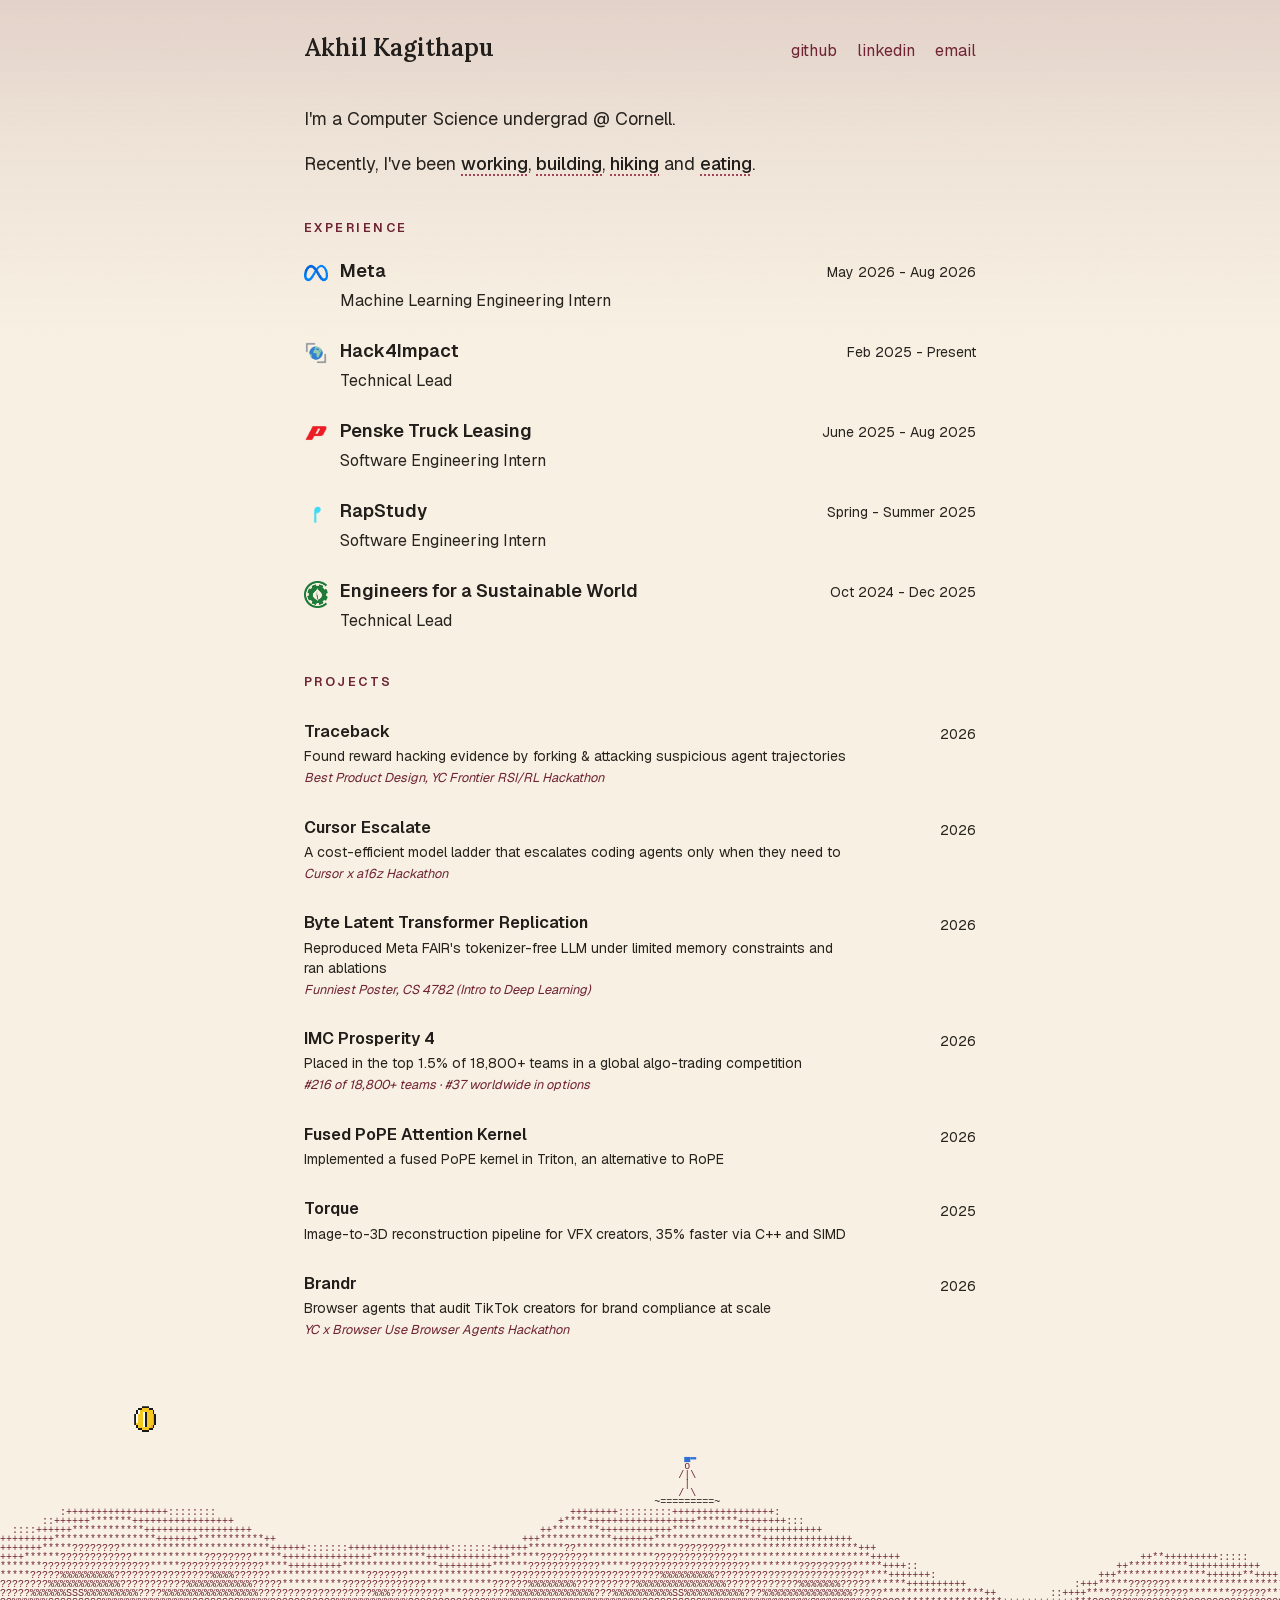
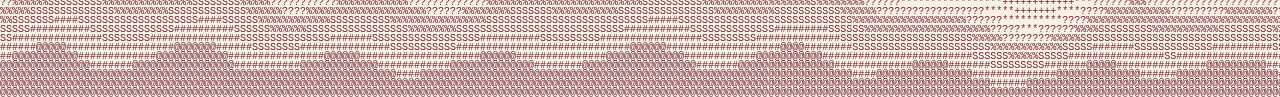
==== commit 91075a78: "Deploy: per-theme gradient strength" ====
--- a/index.html
+++ b/index.html
@@ -1 +1 @@
-<!DOCTYPE html><html lang="en"><head><meta charSet="utf-8"/><meta name="viewport" content="width=device-width, initial-scale=1"/><link rel="preload" href="/_next/static/media/22a5144ee8d83bca-s.p.woff2" as="font" crossorigin="" type="font/woff2"/><link rel="preload" href="/_next/static/media/782fd72d8ca20ddd-s.p.woff2" as="font" crossorigin="" type="font/woff2"/><link rel="preload" href="/_next/static/media/7d4881bb7e1bf84d-s.p.woff2" as="font" crossorigin="" type="font/woff2"/><link rel="preload" href="/_next/static/media/cccb76cee38030ea-s.p.woff2" as="font" crossorigin="" type="font/woff2"/><link rel="preload" as="image" href="/headshot.jpg"/><link rel="stylesheet" href="/_next/static/css/0d73c6a8eddb8f6b.css" data-precedence="next"/><link rel="preload" as="script" fetchPriority="low" href="/_next/static/chunks/webpack-da6e5b979e70e63f.js"/><script src="/_next/static/chunks/40bf5d38-8657f68eaa01bf12.js" async=""></script><script src="/_next/static/chunks/20-031e083707ac7f48.js" async=""></script><script src="/_next/static/chunks/main-app-694e22b4f77649e0.js" async=""></script><script src="/_next/static/chunks/app/not-found-8ad356800c50e0f3.js" async=""></script><script src="/_next/static/chunks/348-3109dc2db6a44bb6.js" async=""></script><script src="/_next/static/chunks/app/page-3b7678925c6ab8a0.js" async=""></script><meta name="next-size-adjust" content=""/><title>akhil</title><meta name="description" content="Cornell CS student building ML systems, GPU kernels, and full-stack apps. ML Engineering Intern @ Meta."/><meta property="og:title" content="akhil"/><meta property="og:description" content="Cornell CS student building ML systems, GPU kernels, and full-stack apps."/><meta property="og:type" content="website"/><meta name="twitter:card" content="summary"/><meta name="twitter:title" content="akhil"/><meta name="twitter:description" content="Cornell CS student building ML systems, GPU kernels, and full-stack apps."/><link rel="icon" href="/icon.jpg?05205fb1bfb18922" type="image/jpeg" sizes="710x710"/><script>document.querySelectorAll('body link[rel="icon"], body link[rel="apple-touch-icon"]').forEach(el => document.head.appendChild(el))</script><script src="/_next/static/chunks/polyfills-42372ed130431b0a.js" noModule=""></script></head><body class="__variable_8eaea4 __variable_8c25df __variable_1b5fad antialiased"><div class="min-h-screen"><aside class="lg:fixed lg:top-0 lg:left-0 lg:h-[100dvh] lg:w-[var(--sidew)] flex flex-col justify-between px-8 py-10 lg:py-12" style="color:var(--side-fg);background:linear-gradient(160deg, var(--side-bg), var(--side-bg-2))"><div><div class="flex items-center gap-4 lg:block"><img alt="Akhil Kagithapu" width="104" height="104" decoding="async" data-nimg="1" class="rounded-full object-cover lg:mb-5" style="color:transparent;object-position:center 25%;box-shadow:0 0 0 2px var(--side-line)" src="/headshot.jpg"/><div><h1 class="serif text-[2.2rem] leading-[1.05] tracking-[-0.01em]">Akhil<br class="hidden lg:block"/> Kagithapu</h1><p class="mono text-[0.72rem] tracking-[0.14em] uppercase mt-2" style="color:var(--side-muted)">CS @ Cornell</p></div></div><nav class="relative mt-8 flex flex-col"><div aria-hidden="true" class="absolute left-0 w-[2px] rounded-full pointer-events-none" style="top:0;height:0;opacity:0;background:#fff;transition:top 0.4s var(--ease), height 0.4s var(--ease), opacity 0.3s ease"></div><a href="#about" class="mono text-[0.82rem] uppercase tracking-[0.14em] py-2.5 pl-5 transition-all duration-300 hover:text-white" style="color:#fff;transform:translateX(3px)">about</a><a href="#work" class="mono text-[0.82rem] uppercase tracking-[0.14em] py-2.5 pl-5 transition-all duration-300 hover:text-white" style="color:var(--side-muted);transform:none">work</a><a href="#projects" class="mono text-[0.82rem] uppercase tracking-[0.14em] py-2.5 pl-5 transition-all duration-300 hover:text-white" style="color:var(--side-muted);transform:none">projects</a></nav></div><div class="mt-10 lg:mt-0"><div class="relative mb-8" style="height:236px"><div class="absolute rounded-lg overflow-hidden flex flex-col select-none" style="left:0;top:0;width:240px;height:236px;background:#13131a;border:1px solid rgba(255,255,255,0.09);box-shadow:0 12px 30px -12px rgba(0,0,0,0.6)"><div class="flex items-center gap-1.5 px-3 py-2 shrink-0" style="background:#21212c;border-bottom:1px solid rgba(255,255,255,0.06);cursor:grab"><button aria-label="close" class="w-2.5 h-2.5 rounded-full" style="background:#ff5f57"></button><button aria-label="minimize" class="w-2.5 h-2.5 rounded-full" style="background:#febc2e"></button><button aria-label="reset" class="w-2.5 h-2.5 rounded-full" style="background:#28c840"></button><span class="mono text-[0.6rem] ml-2" style="color:rgba(255,255,255,0.4)">akhil — zsh</span></div><div class="mono text-[0.72rem] px-3 py-3 leading-relaxed overflow-hidden flex-1"><div class="mb-1.5"><span style="color:#4ade80">❯</span> <span style="color:#e6e6ee">cat facts.txt</span></div><div class="mb-1.5 last:mb-0"><div style="color:#7c7c8a">favorite stim</div><div style="color:#e6e6ee">#fairs</div></div><div class="mb-1.5 last:mb-0"><div style="color:#7c7c8a">zetamac high score</div><div style="color:#e6e6ee">125</div></div><div class="mb-1.5 last:mb-0"><div style="color:#7c7c8a">favorite energy drink</div><div style="color:#e6e6ee">cherry cola celsius</div></div><div class="mt-0.5 relative flex items-start" style="cursor:text"><span style="color:#4ade80" class="shrink-0">❯</span><span class="ml-1.5 break-all" style="color:#e6e6ee;white-space:pre-wrap"></span><span class="caret shrink-0" style="color:#e6e6ee">▊</span><input spellCheck="false" autoComplete="off" aria-label="terminal input" class="absolute inset-0 w-full h-full m-0 p-0 border-0" style="opacity:0;background:transparent;caret-color:transparent" value=""/></div></div><div class="absolute bottom-0 right-0 w-4 h-4" style="cursor:nwse-resize;background:linear-gradient(135deg, transparent 50%, rgba(255,255,255,0.28) 50%, rgba(255,255,255,0.28) 60%, transparent 60%, transparent 72%, rgba(255,255,255,0.28) 72%, rgba(255,255,255,0.28) 82%, transparent 82%)"></div></div></div><div class="font-medium">Ithaca, NY</div><div class="mono text-[0.8rem] mt-2 flex flex-wrap gap-x-3 gap-y-1" style="color:var(--side-muted)"><span class="flex items-center gap-3"><a href="https://linkedin.com/in/akhil-kagithapu" target="_blank" rel="noopener noreferrer" class="hover:text-white transition-colors" style="color:inherit">LinkedIn</a><span class="opacity-40">·</span></span><span class="flex items-center gap-3"><a href="https://github.com/akh1lk" target="_blank" rel="noopener noreferrer" class="hover:text-white transition-colors" style="color:inherit">GitHub</a><span class="opacity-40">·</span></span><span class="flex items-center gap-3"><a href="mailto:kagithapu.akhil@gmail.com" rel="noopener noreferrer" class="hover:text-white transition-colors" style="color:inherit">Email</a></span></div></div></aside><main class="lg:ml-[var(--sidew)] pb-16"><section id="about" class="pt-16 lg:pt-24 pb-0"><div class="container"><div class="flex items-center gap-4 mb-6"><h2 class="mono text-[0.72rem] uppercase tracking-[0.18em] text-muted shrink-0">About</h2><span class="flex-1 h-px" style="background:var(--line)" aria-hidden="true"></span><span class="mono text-[0.72rem] text-faint shrink-0">01</span></div><div class="measure space-y-4 text-ink-2 text-[1.15rem] leading-relaxed"><p>I&#x27;m a CS major at<!-- --> <a class="link" href="https://www.cornell.edu/" target="_blank" rel="noopener noreferrer">Cornell</a>. Before that I was at<!-- --> <a class="link" href="https://www.meta.com/" target="_blank" rel="noopener noreferrer">Meta</a>, working on agentic ML workflows, benchmarking, and app start prediction models.</p><p>My work spans agents, ML research, and reinforcement learning. Recently I built<!-- --> <a class="link" href="https://github.com/ashtonchew/traceback" target="_blank" rel="noopener noreferrer">Traceback</a>, which red-teams RL agents to surface reward hacks that current solutions miss, and replicated Meta&#x27;s<!-- --> <a class="link" href="https://github.com/laerdon/blt-replication" target="_blank" rel="noopener noreferrer">Byte Latent Transformer</a>, an entropy-based tokenizer-free LLM, from scratch at an ultra-low parameter scale.</p><p>At Cornell, I work at <!-- --> <a class="link" href="https://www.hack4impact.org/" target="_blank" rel="noopener noreferrer">Hack4Impact</a>, where I currently lead a team of 8 building the public impact dashboard for Medic&#x27;s Community Health Toolkit, which supports 182K+ health workers across 24 countries.</p></div></div></section><section id="work" class="section"><div class="container"><div class="flex items-center gap-4 mb-6"><h2 class="mono text-[0.72rem] uppercase tracking-[0.18em] text-muted shrink-0">Work</h2><span class="flex-1 h-px" style="background:var(--line)" aria-hidden="true"></span><span class="mono text-[0.72rem] text-faint shrink-0">02</span></div><div class="stagger border-t" style="border-color:var(--line)"><a href="https://www.meta.com/" target="_blank" rel="noopener noreferrer" class="group flex items-center gap-4 py-4 border-b" style="border-color:var(--line)"><img alt="Meta" loading="lazy" width="40" height="40" decoding="async" data-nimg="1" class="shrink-0 object-contain" style="color:transparent" src="/invisible_imgs/meta.png"/><div class="min-w-0 flex-1"><div class="flex items-baseline justify-between gap-4"><span class="font-medium text-ink group-hover:text-[var(--accent)] transition-colors">Meta</span><span class="mono text-[0.78rem] text-faint shrink-0">May 2026 - Aug 2026</span></div><div class="text-[0.95rem] text-muted">Machine Learning Engineering Intern</div></div></a><a href="https://www.hack4impact.org/" target="_blank" rel="noopener noreferrer" class="group flex items-center gap-4 py-4 border-b" style="border-color:var(--line)"><img alt="Hack4Impact Cornell" loading="lazy" width="40" height="40" decoding="async" data-nimg="1" class="shrink-0 object-contain" style="color:transparent" src="/invisible_imgs/h4i.png"/><div class="min-w-0 flex-1"><div class="flex items-baseline justify-between gap-4"><span class="font-medium text-ink group-hover:text-[var(--accent)] transition-colors">Hack4Impact Cornell</span><span class="mono text-[0.78rem] text-faint shrink-0">Feb 2025 - Present</span></div><div class="text-[0.95rem] text-muted">Technical Lead, Medic (prev. MedExplain)</div></div></a><a href="https://www.pensketruckleasing.com/" target="_blank" rel="noopener noreferrer" class="group flex items-center gap-4 py-4 border-b" style="border-color:var(--line)"><img alt="Penske Truck Leasing" loading="lazy" width="40" height="40" decoding="async" data-nimg="1" class="shrink-0 object-contain" style="color:transparent" src="/invisible_imgs/penske.png"/><div class="min-w-0 flex-1"><div class="flex items-baseline justify-between gap-4"><span class="font-medium text-ink group-hover:text-[var(--accent)] transition-colors">Penske Truck Leasing</span><span class="mono text-[0.78rem] text-faint shrink-0">June 2025 - Aug 2025</span></div><div class="text-[0.95rem] text-muted">Software Engineering Intern</div></div></a><a href="https://rapstudy.com/" target="_blank" rel="noopener noreferrer" class="group flex items-center gap-4 py-4 border-b" style="border-color:var(--line)"><img alt="RapStudy" loading="lazy" width="40" height="40" decoding="async" data-nimg="1" class="shrink-0 object-contain" style="color:transparent" src="/invisible_imgs/rapstudy.png"/><div class="min-w-0 flex-1"><div class="flex items-baseline justify-between gap-4"><span class="font-medium text-ink group-hover:text-[var(--accent)] transition-colors">RapStudy</span><span class="mono text-[0.78rem] text-faint shrink-0">Spring - Summer 2025</span></div><div class="text-[0.95rem] text-muted">Software Engineering Intern</div></div></a><a href="https://esw.engineering.cornell.edu/" target="_blank" rel="noopener noreferrer" class="group flex items-center gap-4 py-4 border-b" style="border-color:var(--line)"><img alt="Engineers for a Sustainable World" loading="lazy" width="40" height="40" decoding="async" data-nimg="1" class="shrink-0 object-contain" style="color:transparent" src="/invisible_imgs/esw.png"/><div class="min-w-0 flex-1"><div class="flex items-baseline justify-between gap-4"><span class="font-medium text-ink group-hover:text-[var(--accent)] transition-colors">Engineers for a Sustainable World</span><span class="mono text-[0.78rem] text-faint shrink-0">Oct 2024 - Dec 2025</span></div><div class="text-[0.95rem] text-muted">Technical Project Lead, AI/ML Engineer</div></div></a></div></div></section><section id="projects" class="section"><div class="container"><div class="flex items-center gap-4 mb-6"><h2 class="mono text-[0.72rem] uppercase tracking-[0.18em] text-muted shrink-0">Projects</h2><span class="flex-1 h-px" style="background:var(--line)" aria-hidden="true"></span><span class="mono text-[0.72rem] text-faint shrink-0">03</span></div><div class="stagger border-t" style="border-color:var(--line)"><a href="https://github.com/ashtonchew/traceback" target="_blank" rel="noopener noreferrer" class="group block py-4 border-b" style="border-color:var(--line)"><div class="flex items-baseline justify-between gap-4"><span class="font-medium text-ink group-hover:text-[var(--accent)] transition-colors">Traceback</span><span class="mono text-[0.78rem] text-faint shrink-0">2026</span></div><div class="text-[0.95rem] text-muted">Automated red-teaming that surfaces reward hacks RL graders miss</div><div class="text-[0.85rem] font-medium mt-0.5" style="color:var(--award)">Best Product Design, YC Frontier RSI/RL Hackathon</div></a><a href="https://github.com/khuhub/cursor-escalate" target="_blank" rel="noopener noreferrer" class="group block py-4 border-b" style="border-color:var(--line)"><div class="flex items-baseline justify-between gap-4"><span class="font-medium text-ink group-hover:text-[var(--accent)] transition-colors">Cursor Escalate</span><span class="mono text-[0.78rem] text-faint shrink-0">2026</span></div><div class="text-[0.95rem] text-muted">A cost-aware model ladder that escalates coding agents only when they stall</div><div class="text-[0.85rem] font-medium mt-0.5" style="color:var(--award)">Cursor x a16z Hackathon</div></a><a href="https://github.com/laerdon/blt-replication" target="_blank" rel="noopener noreferrer" class="group block py-4 border-b" style="border-color:var(--line)"><div class="flex items-baseline justify-between gap-4"><span class="font-medium text-ink group-hover:text-[var(--accent)] transition-colors">Byte Latent Transformer Replication</span><span class="mono text-[0.78rem] text-faint shrink-0">2026</span></div><div class="text-[0.95rem] text-muted">Reproduced Meta FAIR&#x27;s tokenizer-free LLM and matched a GPT-2 baseline from scratch</div><div class="text-[0.85rem] font-medium mt-0.5" style="color:var(--award)">Funniest Poster, CS 4782 (Intro to Deep Learning)</div></a><a href="https://github.com/ezrakoreen/imc-prosperity-4" target="_blank" rel="noopener noreferrer" class="group block py-4 border-b" style="border-color:var(--line)"><div class="flex items-baseline justify-between gap-4"><span class="font-medium text-ink group-hover:text-[var(--accent)] transition-colors">IMC Prosperity 4</span><span class="mono text-[0.78rem] text-faint shrink-0">2026</span></div><div class="text-[0.95rem] text-muted">Placed in the top 1.5% of 18,800+ teams in a global algo-trading competition</div><div class="text-[0.85rem] font-medium mt-0.5" style="color:var(--award)">#216 of 18,800+ teams · #37 worldwide in options</div></a><a href="https://github.com/akh1lk/pope-fused-triton" target="_blank" rel="noopener noreferrer" class="group block py-4 border-b" style="border-color:var(--line)"><div class="flex items-baseline justify-between gap-4"><span class="font-medium text-ink group-hover:text-[var(--accent)] transition-colors">Fused PoPE Attention Kernel</span><span class="mono text-[0.78rem] text-faint shrink-0">2026</span></div><div class="text-[0.95rem] text-muted">Implemented a fused PoPE kernel in Triton, an alternative to RoPE (which standard LLMs use)</div></a><a href="https://github.com/akh1lk/torque" target="_blank" rel="noopener noreferrer" class="group block py-4 border-b" style="border-color:var(--line)"><div class="flex items-baseline justify-between gap-4"><span class="font-medium text-ink group-hover:text-[var(--accent)] transition-colors">Torque</span><span class="mono text-[0.78rem] text-faint shrink-0">2025</span></div><div class="text-[0.95rem] text-muted">Image-to-3D reconstruction pipeline for VFX creators, 35% faster via C++ and SIMD</div></a><a href="https://github.com/khuhub/brandr" target="_blank" rel="noopener noreferrer" class="group block py-4 border-b" style="border-color:var(--line)"><div class="flex items-baseline justify-between gap-4"><span class="font-medium text-ink group-hover:text-[var(--accent)] transition-colors">Brandr</span><span class="mono text-[0.78rem] text-faint shrink-0">2026</span></div><div class="text-[0.95rem] text-muted">Browser agents that audit TikTok creators for brand compliance at scale</div><div class="text-[0.85rem] font-medium mt-0.5" style="color:var(--award)">YC x Browser Use Browser Agents Hackathon</div></a><a href="https://github.com/akh1lk/vocera" target="_blank" rel="noopener noreferrer" class="group block py-4 border-b" style="border-color:var(--line)"><div class="flex items-baseline justify-between gap-4"><span class="font-medium text-ink group-hover:text-[var(--accent)] transition-colors">Vocera</span><span class="mono text-[0.78rem] text-faint shrink-0">2025</span></div><div class="text-[0.95rem] text-muted">Real-time anti-deepfake voice authentication with sub-3s verification</div></a><a href="https://github.com/akh1lk/LockedIn" target="_blank" rel="noopener noreferrer" class="group block py-4 border-b" style="border-color:var(--line)"><div class="flex items-baseline justify-between gap-4"><span class="font-medium text-ink group-hover:text-[var(--accent)] transition-colors">LockedIn</span><span class="mono text-[0.78rem] text-faint shrink-0">2024</span></div><div class="text-[0.95rem] text-muted">Tinder for LinkedIn ;)</div></a></div></div></section></main></div><!--$--><!--/$--><!--$--><!--/$--><script src="/_next/static/chunks/webpack-da6e5b979e70e63f.js" async=""></script><script>(self.__next_f=self.__next_f||[]).push([0])</script><script>self.__next_f.push([1,"1:\"$Sreact.fragment\"\n2:I[2329,[],\"\"]\n3:I[3725,[],\"\"]\n4:I[3752,[\"345\",\"static/chunks/app/not-found-8ad356800c50e0f3.js\"],\"default\"]\n5:I[1094,[\"348\",\"static/chunks/348-3109dc2db6a44bb6.js\",\"974\",\"static/chunks/app/page-3b7678925c6ab8a0.js\"],\"default\"]\n6:I[3756,[\"348\",\"static/chunks/348-3109dc2db6a44bb6.js\",\"974\",\"static/chunks/app/page-3b7678925c6ab8a0.js\"],\"default\"]\n7:I[7211,[\"348\",\"static/chunks/348-3109dc2db6a44bb6.js\",\"974\",\"static/chunks/app/page-3b7678925c6ab8a0.js\"],\"default\"]\n8:I[6030,[\"348\",\"static/chunks/348-3109dc2db6a44bb6.js\",\"974\",\"static/chunks/app/page-3b7678925c6ab8a0.js\"],\"default\"]\n9:I[2207,[],\"MetadataBoundary\"]\nb:I[2207,[],\"OutletBoundary\"]\ne:I[2533,[],\"AsyncMetadataOutlet\"]\n10:I[2207,[],\"ViewportBoundary\"]\n12:I[5992,[],\"\"]\n:HL[\"/_next/static/media/22a5144ee8d83bca-s.p.woff2\",\"font\",{\"crossOrigin\":\"\",\"type\":\"font/woff2\"}]\n:HL[\"/_next/static/media/782fd72d8ca20ddd-s.p.woff2\",\"font\",{\"crossOrigin\":\"\",\"type\":\"font/woff2\"}]\n:HL[\"/_next/static/media/7d4881bb7e1bf84d-s.p.woff2\",\"font\",{\"crossOrigin\":\"\",\"type\":\"font/woff2\"}]\n:HL[\"/_next/static/media/cccb76cee38030ea-s.p.woff2\",\"font\",{\"crossOrigin\":\"\",\"type\":\"font/woff2\"}]\n:HL[\"/_next/static/css/0d73c6a8eddb8f6b.css\",\"style\"]\n0:{\"P\":null,\"b\":\"pN_SQObVnFR3OboRI4Gir\",\"p\":\"\",\"c\":[\"\",\"\"],\"i\":false,\"f\":[[[\"\",{\"children\":[\"__PAGE__\",{}]},\"$undefined\",\"$undefined\",true],[\"\",[\"$\",\"$1\",\"c\",{\"children\":[[[\"$\",\"link\",\"0\",{\"rel\":\"stylesheet\",\"href\":\"/_next/static/css/0d73c6a8eddb8f6b.css\",\"precedence\":\"next\",\"crossOrigin\":\"$undefined\",\"nonce\":\"$undefined\"}]],[\"$\",\"html\",null,{\"lang\":\"en\",\"children\":[\"$\",\"body\",null,{\"className\":\"__variable_8eaea4 __variable_8c25df __variable_1b5fad antialiased\",\"children\":[\"$\",\"$L2\",null,{\"parallelRouterKey\":\"children\",\"error\":\"$undefined\",\"errorStyles\":\"$undefined\",\"errorScripts\":\"$undefined\",\"template\":[\"$\",\"$L3\",null,{}],\"templateStyles\":\"$undefined\",\"templateScripts\":\"$undefined\",\"notFound\":[[\"$\",\"$L4\",null,{}],[]],\"forbidden\":\"$undefined\",\"unauthorized\":\"$undefined\"}]}]}]]}],{\"children\":[\"__PAGE__\",[\"$\",\"$1\",\"c\",{\"children\""])</script><script>self.__next_f.push([1,":[[\"$\",\"div\",null,{\"className\":\"min-h-screen\",\"children\":[[\"$\",\"$L5\",null,{}],[\"$\",\"main\",null,{\"className\":\"lg:ml-[var(--sidew)] pb-16\",\"children\":[[\"$\",\"$L6\",null,{}],[\"$\",\"$L7\",null,{}],[\"$\",\"$L8\",null,{}]]}]]}],[\"$\",\"$L9\",null,{\"children\":\"$La\"}],null,[\"$\",\"$Lb\",null,{\"children\":[\"$Lc\",\"$Ld\",[\"$\",\"$Le\",null,{\"promise\":\"$@f\"}]]}]]}],{},null,false]},null,false],[\"$\",\"$1\",\"h\",{\"children\":[null,[\"$\",\"$1\",\"Tv7nylt9Y4Z9CbtHOG804\",{\"children\":[[\"$\",\"$L10\",null,{\"children\":\"$L11\"}],[\"$\",\"meta\",null,{\"name\":\"next-size-adjust\",\"content\":\"\"}]]}],null]}],false]],\"m\":\"$undefined\",\"G\":[\"$12\",\"$undefined\"],\"s\":false,\"S\":true}\n"])</script><script>self.__next_f.push([1,"13:\"$Sreact.suspense\"\n14:I[2533,[],\"AsyncMetadata\"]\na:[\"$\",\"$13\",null,{\"fallback\":null,\"children\":[\"$\",\"$L14\",null,{\"promise\":\"$@15\"}]}]\n"])</script><script>self.__next_f.push([1,"d:null\n"])</script><script>self.__next_f.push([1,"11:[[\"$\",\"meta\",\"0\",{\"charSet\":\"utf-8\"}],[\"$\",\"meta\",\"1\",{\"name\":\"viewport\",\"content\":\"width=device-width, initial-scale=1\"}]]\nc:null\n"])</script><script>self.__next_f.push([1,"15:{\"metadata\":[[\"$\",\"title\",\"0\",{\"children\":\"akhil\"}],[\"$\",\"meta\",\"1\",{\"name\":\"description\",\"content\":\"Cornell CS student building ML systems, GPU kernels, and full-stack apps. ML Engineering Intern @ Meta.\"}],[\"$\",\"meta\",\"2\",{\"property\":\"og:title\",\"content\":\"akhil\"}],[\"$\",\"meta\",\"3\",{\"property\":\"og:description\",\"content\":\"Cornell CS student building ML systems, GPU kernels, and full-stack apps.\"}],[\"$\",\"meta\",\"4\",{\"property\":\"og:type\",\"content\":\"website\"}],[\"$\",\"meta\",\"5\",{\"name\":\"twitter:card\",\"content\":\"summary\"}],[\"$\",\"meta\",\"6\",{\"name\":\"twitter:title\",\"content\":\"akhil\"}],[\"$\",\"meta\",\"7\",{\"name\":\"twitter:description\",\"content\":\"Cornell CS student building ML systems, GPU kernels, and full-stack apps.\"}],[\"$\",\"link\",\"8\",{\"rel\":\"icon\",\"href\":\"/icon.jpg?05205fb1bfb18922\",\"type\":\"image/jpeg\",\"sizes\":\"710x710\"}]],\"error\":null,\"digest\":\"$undefined\"}\nf:{\"metadata\":\"$15:metadata\",\"error\":null,\"digest\":\"$undefined\"}\n"])</script></body></html>+<!DOCTYPE html><html lang="en"><head><meta charSet="utf-8"/><meta name="viewport" content="width=device-width, initial-scale=1"/><link rel="preload" href="/_next/static/media/110cbef534704ef8-s.p.woff2" as="font" crossorigin="" type="font/woff2"/><link rel="preload" href="/_next/static/media/22a5144ee8d83bca-s.p.woff2" as="font" crossorigin="" type="font/woff2"/><link rel="preload" href="/_next/static/media/5c0c2bcbaa4149ca-s.p.woff2" as="font" crossorigin="" type="font/woff2"/><link rel="preload" href="/_next/static/media/7d4881bb7e1bf84d-s.p.woff2" as="font" crossorigin="" type="font/woff2"/><link rel="stylesheet" href="/_next/static/css/de4d12658decf4dc.css" data-precedence="next"/><link rel="stylesheet" href="/_next/static/css/1e090d73552a68bb.css" data-precedence="next"/><link rel="preload" as="script" fetchPriority="low" href="/_next/static/chunks/webpack-99a5c6feb363a285.js"/><script src="/_next/static/chunks/40bf5d38-8657f68eaa01bf12.js" async=""></script><script src="/_next/static/chunks/20-031e083707ac7f48.js" async=""></script><script src="/_next/static/chunks/main-app-694e22b4f77649e0.js" async=""></script><script src="/_next/static/chunks/app/not-found-8ad356800c50e0f3.js" async=""></script><script src="/_next/static/chunks/348-3109dc2db6a44bb6.js" async=""></script><script src="/_next/static/chunks/app/page-bacb4bbad8e645c0.js" async=""></script><meta name="next-size-adjust" content=""/><title>akhil</title><meta name="description" content="Cornell CS student building ML systems, GPU kernels, and full-stack apps. ML Engineering Intern @ Meta."/><meta property="og:title" content="akhil"/><meta property="og:description" content="Cornell CS student building ML systems, GPU kernels, and full-stack apps."/><meta property="og:type" content="website"/><meta name="twitter:card" content="summary"/><meta name="twitter:title" content="akhil"/><meta name="twitter:description" content="Cornell CS student building ML systems, GPU kernels, and full-stack apps."/><link rel="icon" href="/icon.jpg?05205fb1bfb18922" type="image/jpeg" sizes="710x710"/><script>document.querySelectorAll('body link[rel="icon"], body link[rel="apple-touch-icon"]').forEach(el => document.head.appendChild(el))</script><script src="/_next/static/chunks/polyfills-42372ed130431b0a.js" noModule=""></script></head><body class="__variable_8eaea4 __variable_8c25df __variable_4dd97d antialiased"><div class="min-h-screen"><nav class="px-4 sm:px-8 lg:px-16 pt-8 pb-5"><div class="max-w-2xl mx-auto flex items-baseline justify-between gap-4"><div class="text-xl md:text-2xl font-semibold text-[var(--primary)] serif-heading">Akhil Kagithapu</div><div class="flex items-baseline gap-5 text-[var(--accent)]"><a href="https://github.com/akh1lk" target="_blank" rel="noopener noreferrer" class="hover:text-[var(--accent-bright)] transition-colors">github</a><a href="https://linkedin.com/in/akhil-kagithapu" target="_blank" rel="noopener noreferrer" class="hover:text-[var(--accent-bright)] transition-colors">linkedin</a><a href="mailto:kagithapu.akhil@gmail.com" class="hover:text-[var(--accent-bright)] transition-colors">email</a></div></div></nav><main><section class="pt-5 pb-5 px-4 sm:px-8 lg:px-16"><div class="max-w-2xl mx-auto"><div class="text-[var(--foreground-muted)] text-base md:text-lg space-y-4 leading-relaxed"><p>I&#x27;m a Computer Science undergrad @ Cornell.</p><p>Recently, I&#x27;ve been <span class="trigger text-[var(--primary)] font-medium underline decoration-dotted decoration-[var(--accent-bright)] underline-offset-4 cursor-pointer hover:text-[var(--accent)] transition-colors">working</span>, <span class="trigger text-[var(--primary)] font-medium underline decoration-dotted decoration-[var(--accent-bright)] underline-offset-4 cursor-pointer hover:text-[var(--accent)] transition-colors">building</span>,<!-- --> <span class="trigger text-[var(--primary)] font-medium underline decoration-dotted decoration-[var(--accent-bright)] underline-offset-4 cursor-pointer hover:text-[var(--accent)] transition-colors">hiking</span> and <a href="https://beliapp.com/" target="_blank" rel="noopener noreferrer" class="trigger text-[var(--primary)] font-medium underline decoration-dotted decoration-[var(--accent-bright)] underline-offset-4 cursor-pointer hover:text-[var(--accent)] transition-colors">eating</a>.</p></div></div><div aria-hidden="true" class="fixed top-0 left-0 z-[100] pointer-events-none transition-[opacity] duration-150" style="width:264px;opacity:0;background:#FFFEFC;border-radius:16px;border:1px solid rgba(30,20,10,0.08);box-shadow:inset 0 1px 0 rgba(255,255,255,0.9), 0 1px 2px rgba(30,20,10,0.08), 0 18px 44px -14px rgba(30,20,10,0.3);padding:8px"></div></section><section id="experiences" class="pt-5 pb-5 px-6 lg:px-16"><div class="max-w-2xl mx-auto"><h2 class="text-[0.78rem] font-semibold uppercase tracking-[0.2em] text-[var(--accent)] mb-5">Experience</h2><div class="space-y-6"><div class="group cursor-pointer transition-colors flex gap-3"><div class="shrink-0 w-6 h-6 mt-1"><img alt="Meta logo" loading="lazy" width="24" height="24" decoding="async" data-nimg="1" class="object-contain" style="color:transparent" src="/invisible_imgs/meta.png"/></div><div class="flex-1"><div class="flex items-baseline justify-between gap-4"><h3 class="text-lg font-semibold text-[var(--primary)] group-hover:text-[var(--accent-bright)] transition-colors"><a href="https://www.meta.com/" target="_blank" rel="noopener noreferrer" class="hover:underline">Meta</a></h3><span class="text-sm text-[var(--foreground-muted)] group-hover:text-[var(--accent-bright)] transition-colors shrink-0">May 2026 - Aug 2026</span></div><p class="text-[var(--foreground-muted)] group-hover:text-[var(--accent-bright)] transition-colors mt-1">Machine Learning Engineering Intern</p></div></div><div class="group cursor-pointer transition-colors flex gap-3"><div class="shrink-0 w-6 h-6 mt-1"><img alt="Hack4Impact logo" loading="lazy" width="24" height="24" decoding="async" data-nimg="1" class="object-contain" style="color:transparent" src="/invisible_imgs/h4i.png"/></div><div class="flex-1"><div class="flex items-baseline justify-between gap-4"><h3 class="text-lg font-semibold text-[var(--primary)] group-hover:text-[var(--accent-bright)] transition-colors"><a href="https://www.hack4impact.org/" target="_blank" rel="noopener noreferrer" class="hover:underline">Hack4Impact</a></h3><span class="text-sm text-[var(--foreground-muted)] group-hover:text-[var(--accent-bright)] transition-colors shrink-0">Feb 2025 - Present</span></div><p class="text-[var(--foreground-muted)] group-hover:text-[var(--accent-bright)] transition-colors mt-1">Technical Lead</p></div></div><div class="group cursor-pointer transition-colors flex gap-3"><div class="shrink-0 w-6 h-6 mt-1"><img alt="Penske Truck Leasing logo" loading="lazy" width="24" height="24" decoding="async" data-nimg="1" class="object-contain" style="color:transparent" src="/invisible_imgs/penske.png"/></div><div class="flex-1"><div class="flex items-baseline justify-between gap-4"><h3 class="text-lg font-semibold text-[var(--primary)] group-hover:text-[var(--accent-bright)] transition-colors"><a href="https://www.pensketruckleasing.com/" target="_blank" rel="noopener noreferrer" class="hover:underline">Penske Truck Leasing</a></h3><span class="text-sm text-[var(--foreground-muted)] group-hover:text-[var(--accent-bright)] transition-colors shrink-0">June 2025 - Aug 2025</span></div><p class="text-[var(--foreground-muted)] group-hover:text-[var(--accent-bright)] transition-colors mt-1">Software Engineering Intern</p></div></div><div class="group cursor-pointer transition-colors flex gap-3"><div class="shrink-0 w-6 h-6 mt-1"><img alt="RapStudy logo" loading="lazy" width="24" height="24" decoding="async" data-nimg="1" class="object-contain" style="color:transparent" src="/invisible_imgs/rapstudy.png"/></div><div class="flex-1"><div class="flex items-baseline justify-between gap-4"><h3 class="text-lg font-semibold text-[var(--primary)] group-hover:text-[var(--accent-bright)] transition-colors"><a href="https://rapstudy.com/" target="_blank" rel="noopener noreferrer" class="hover:underline">RapStudy</a></h3><span class="text-sm text-[var(--foreground-muted)] group-hover:text-[var(--accent-bright)] transition-colors shrink-0">Spring - Summer 2025</span></div><p class="text-[var(--foreground-muted)] group-hover:text-[var(--accent-bright)] transition-colors mt-1">Software Engineering Intern</p></div></div><div class="group cursor-pointer transition-colors flex gap-3"><div class="shrink-0 w-6 h-6 mt-1"><img alt="Engineers for a Sustainable World logo" loading="lazy" width="24" height="24" decoding="async" data-nimg="1" class="object-contain" style="color:transparent" src="/invisible_imgs/esw.png"/></div><div class="flex-1"><div class="flex items-baseline justify-between gap-4"><h3 class="text-lg font-semibold text-[var(--primary)] group-hover:text-[var(--accent-bright)] transition-colors"><a href="https://esw.engineering.cornell.edu/" target="_blank" rel="noopener noreferrer" class="hover:underline">Engineers for a Sustainable World</a></h3><span class="text-sm text-[var(--foreground-muted)] group-hover:text-[var(--accent-bright)] transition-colors shrink-0">Oct 2024 - Dec 2025</span></div><p class="text-[var(--foreground-muted)] group-hover:text-[var(--accent-bright)] transition-colors mt-1">Technical Lead</p></div></div></div></div></section><section id="projects" class="pt-5 px-6 lg:px-16"><div class="max-w-2xl mx-auto pb-10"><h2 class="text-[0.78rem] font-semibold uppercase tracking-[0.2em] text-[var(--accent)] mb-4">Projects</h2><div class="space-y-1"><a href="https://github.com/ashtonchew/traceback" target="_blank" rel="noopener noreferrer" class="group flex items-start justify-between gap-6 py-3"><div class="min-w-0 flex-1"><span class="inline-flex items-center gap-1.5"><h3 class="text-[1.02rem] font-semibold text-[var(--primary)] group-hover:text-[var(--accent)] transition-colors">Traceback</h3><span aria-hidden="true" class="text-sm text-[var(--accent-bright)] opacity-0 -translate-x-1 group-hover:opacity-100 group-hover:translate-x-0 transition-all duration-200">↗</span></span><p class="text-sm text-[var(--foreground-muted)] mt-0.5">Found reward hacking evidence by forking &amp; attacking suspicious agent trajectories</p><p class="text-[0.8rem] italic text-[var(--accent)] mt-0.5">Best Product Design, YC Frontier RSI/RL Hackathon</p></div><span class="text-sm text-[var(--foreground-muted)] shrink-0 pt-1" style="font-variant-numeric:tabular-nums">2026</span></a><a href="https://github.com/khuhub/cursor-escalate" target="_blank" rel="noopener noreferrer" class="group flex items-start justify-between gap-6 py-3"><div class="min-w-0 flex-1"><span class="inline-flex items-center gap-1.5"><h3 class="text-[1.02rem] font-semibold text-[var(--primary)] group-hover:text-[var(--accent)] transition-colors">Cursor Escalate</h3><span aria-hidden="true" class="text-sm text-[var(--accent-bright)] opacity-0 -translate-x-1 group-hover:opacity-100 group-hover:translate-x-0 transition-all duration-200">↗</span></span><p class="text-sm text-[var(--foreground-muted)] mt-0.5">A cost-efficient model ladder that escalates coding agents only when they need to</p><p class="text-[0.8rem] italic text-[var(--accent)] mt-0.5">Cursor x a16z Hackathon</p></div><span class="text-sm text-[var(--foreground-muted)] shrink-0 pt-1" style="font-variant-numeric:tabular-nums">2026</span></a><a href="https://github.com/laerdon/blt-replication" target="_blank" rel="noopener noreferrer" class="group flex items-start justify-between gap-6 py-3"><div class="min-w-0 flex-1"><span class="inline-flex items-center gap-1.5"><h3 class="text-[1.02rem] font-semibold text-[var(--primary)] group-hover:text-[var(--accent)] transition-colors">Byte Latent Transformer Replication</h3><span aria-hidden="true" class="text-sm text-[var(--accent-bright)] opacity-0 -translate-x-1 group-hover:opacity-100 group-hover:translate-x-0 transition-all duration-200">↗</span></span><p class="text-sm text-[var(--foreground-muted)] mt-0.5">Reproduced Meta FAIR&#x27;s tokenizer-free LLM under limited memory constraints and ran ablations</p><p class="text-[0.8rem] italic text-[var(--accent)] mt-0.5">Funniest Poster, CS 4782 (Intro to Deep Learning)</p></div><span class="text-sm text-[var(--foreground-muted)] shrink-0 pt-1" style="font-variant-numeric:tabular-nums">2026</span></a><a href="https://github.com/ezrakoreen/imc-prosperity-4" target="_blank" rel="noopener noreferrer" class="group flex items-start justify-between gap-6 py-3"><div class="min-w-0 flex-1"><span class="inline-flex items-center gap-1.5"><h3 class="text-[1.02rem] font-semibold text-[var(--primary)] group-hover:text-[var(--accent)] transition-colors">IMC Prosperity 4</h3><span aria-hidden="true" class="text-sm text-[var(--accent-bright)] opacity-0 -translate-x-1 group-hover:opacity-100 group-hover:translate-x-0 transition-all duration-200">↗</span></span><p class="text-sm text-[var(--foreground-muted)] mt-0.5">Placed in the top 1.5% of 18,800+ teams in a global algo-trading competition</p><p class="text-[0.8rem] italic text-[var(--accent)] mt-0.5">#216 of 18,800+ teams · #37 worldwide in options</p></div><span class="text-sm text-[var(--foreground-muted)] shrink-0 pt-1" style="font-variant-numeric:tabular-nums">2026</span></a><a href="https://github.com/akh1lk/pope-fused-triton" target="_blank" rel="noopener noreferrer" class="group flex items-start justify-between gap-6 py-3"><div class="min-w-0 flex-1"><span class="inline-flex items-center gap-1.5"><h3 class="text-[1.02rem] font-semibold text-[var(--primary)] group-hover:text-[var(--accent)] transition-colors">Fused PoPE Attention Kernel</h3><span aria-hidden="true" class="text-sm text-[var(--accent-bright)] opacity-0 -translate-x-1 group-hover:opacity-100 group-hover:translate-x-0 transition-all duration-200">↗</span></span><p class="text-sm text-[var(--foreground-muted)] mt-0.5">Implemented a fused PoPE kernel in Triton, an alternative to RoPE</p></div><span class="text-sm text-[var(--foreground-muted)] shrink-0 pt-1" style="font-variant-numeric:tabular-nums">2026</span></a><a href="https://github.com/akh1lk/torque" target="_blank" rel="noopener noreferrer" class="group flex items-start justify-between gap-6 py-3"><div class="min-w-0 flex-1"><span class="inline-flex items-center gap-1.5"><h3 class="text-[1.02rem] font-semibold text-[var(--primary)] group-hover:text-[var(--accent)] transition-colors">Torque</h3><span aria-hidden="true" class="text-sm text-[var(--accent-bright)] opacity-0 -translate-x-1 group-hover:opacity-100 group-hover:translate-x-0 transition-all duration-200">↗</span></span><p class="text-sm text-[var(--foreground-muted)] mt-0.5">Image-to-3D reconstruction pipeline for VFX creators, 35% faster via C++ and SIMD</p></div><span class="text-sm text-[var(--foreground-muted)] shrink-0 pt-1" style="font-variant-numeric:tabular-nums">2025</span></a><a href="https://github.com/khuhub/brandr" target="_blank" rel="noopener noreferrer" class="group flex items-start justify-between gap-6 py-3"><div class="min-w-0 flex-1"><span class="inline-flex items-center gap-1.5"><h3 class="text-[1.02rem] font-semibold text-[var(--primary)] group-hover:text-[var(--accent)] transition-colors">Brandr</h3><span aria-hidden="true" class="text-sm text-[var(--accent-bright)] opacity-0 -translate-x-1 group-hover:opacity-100 group-hover:translate-x-0 transition-all duration-200">↗</span></span><p class="text-sm text-[var(--foreground-muted)] mt-0.5">Browser agents that audit TikTok creators for brand compliance at scale</p><p class="text-[0.8rem] italic text-[var(--accent)] mt-0.5">YC x Browser Use Browser Agents Hackathon</p></div><span class="text-sm text-[var(--foreground-muted)] shrink-0 pt-1" style="font-variant-numeric:tabular-nums">2026</span></a></div></div><div class="w-screen overflow-x-hidden -mx-[calc((100vw-100%)/2)] relative z-10"><pre class="text-[var(--accent)] text-[10px] leading-[9px] font-mono select-none" aria-hidden="true"></pre><pre class="text-[var(--accent)] text-[10px] leading-[9px] font-mono select-none absolute top-0 left-0 pointer-events-none" style="will-change:transform;transform-origin:33px 30px" aria-hidden="true"></pre></div></section></main></div><!--$--><!--/$--><!--$--><!--/$--><script src="/_next/static/chunks/webpack-99a5c6feb363a285.js" async=""></script><script>(self.__next_f=self.__next_f||[]).push([0])</script><script>self.__next_f.push([1,"1:\"$Sreact.fragment\"\n2:I[2329,[],\"\"]\n3:I[3725,[],\"\"]\n4:I[3752,[\"345\",\"static/chunks/app/not-found-8ad356800c50e0f3.js\"],\"default\"]\n5:I[8128,[],\"ClientPageRoot\"]\n6:I[6027,[\"348\",\"static/chunks/348-3109dc2db6a44bb6.js\",\"974\",\"static/chunks/app/page-bacb4bbad8e645c0.js\"],\"default\"]\n9:I[2207,[],\"MetadataBoundary\"]\nb:I[2207,[],\"OutletBoundary\"]\ne:I[2533,[],\"AsyncMetadataOutlet\"]\n10:I[2207,[],\"ViewportBoundary\"]\n12:I[5992,[],\"\"]\n:HL[\"/_next/static/media/110cbef534704ef8-s.p.woff2\",\"font\",{\"crossOrigin\":\"\",\"type\":\"font/woff2\"}]\n:HL[\"/_next/static/media/22a5144ee8d83bca-s.p.woff2\",\"font\",{\"crossOrigin\":\"\",\"type\":\"font/woff2\"}]\n:HL[\"/_next/static/media/5c0c2bcbaa4149ca-s.p.woff2\",\"font\",{\"crossOrigin\":\"\",\"type\":\"font/woff2\"}]\n:HL[\"/_next/static/media/7d4881bb7e1bf84d-s.p.woff2\",\"font\",{\"crossOrigin\":\"\",\"type\":\"font/woff2\"}]\n:HL[\"/_next/static/css/de4d12658decf4dc.css\",\"style\"]\n:HL[\"/_next/static/css/1e090d73552a68bb.css\",\"style\"]\n0:{\"P\":null,\"b\":\"GqZAAAIc6XMY8xEh2XTS7\",\"p\":\"\",\"c\":[\"\",\"\"],\"i\":false,\"f\":[[[\"\",{\"children\":[\"__PAGE__\",{}]},\"$undefined\",\"$undefined\",true],[\"\",[\"$\",\"$1\",\"c\",{\"children\":[[[\"$\",\"link\",\"0\",{\"rel\":\"stylesheet\",\"href\":\"/_next/static/css/de4d12658decf4dc.css\",\"precedence\":\"next\",\"crossOrigin\":\"$undefined\",\"nonce\":\"$undefined\"}],[\"$\",\"link\",\"1\",{\"rel\":\"stylesheet\",\"href\":\"/_next/static/css/1e090d73552a68bb.css\",\"precedence\":\"next\",\"crossOrigin\":\"$undefined\",\"nonce\":\"$undefined\"}]],[\"$\",\"html\",null,{\"lang\":\"en\",\"children\":[\"$\",\"body\",null,{\"className\":\"__variable_8eaea4 __variable_8c25df __variable_4dd97d antialiased\",\"children\":[\"$\",\"$L2\",null,{\"parallelRouterKey\":\"children\",\"error\":\"$undefined\",\"errorStyles\":\"$undefined\",\"errorScripts\":\"$undefined\",\"template\":[\"$\",\"$L3\",null,{}],\"templateStyles\":\"$undefined\",\"templateScripts\":\"$undefined\",\"notFound\":[[\"$\",\"$L4\",null,{}],[]],\"forbidden\":\"$undefined\",\"unauthorized\":\"$undefined\"}]}]}]]}],{\"children\":[\"__PAGE__\",[\"$\",\"$1\",\"c\",{\"children\":[[\"$\",\"$L5\",null,{\"Component\":\"$6\",\"searchParams\":{},\"params\":{},\"promises\":[\"$@7\",\"$@8\"]}],[\"$\",\"$L9\",null,{\"children"])</script><script>self.__next_f.push([1,"\":\"$La\"}],null,[\"$\",\"$Lb\",null,{\"children\":[\"$Lc\",\"$Ld\",[\"$\",\"$Le\",null,{\"promise\":\"$@f\"}]]}]]}],{},null,false]},null,false],[\"$\",\"$1\",\"h\",{\"children\":[null,[\"$\",\"$1\",\"kPbzTNqRhKqTY2acw2Oir\",{\"children\":[[\"$\",\"$L10\",null,{\"children\":\"$L11\"}],[\"$\",\"meta\",null,{\"name\":\"next-size-adjust\",\"content\":\"\"}]]}],null]}],false]],\"m\":\"$undefined\",\"G\":[\"$12\",\"$undefined\"],\"s\":false,\"S\":true}\n"])</script><script>self.__next_f.push([1,"13:\"$Sreact.suspense\"\n14:I[2533,[],\"AsyncMetadata\"]\n7:{}\n8:{}\na:[\"$\",\"$13\",null,{\"fallback\":null,\"children\":[\"$\",\"$L14\",null,{\"promise\":\"$@15\"}]}]\n"])</script><script>self.__next_f.push([1,"d:null\n"])</script><script>self.__next_f.push([1,"11:[[\"$\",\"meta\",\"0\",{\"charSet\":\"utf-8\"}],[\"$\",\"meta\",\"1\",{\"name\":\"viewport\",\"content\":\"width=device-width, initial-scale=1\"}]]\nc:null\n"])</script><script>self.__next_f.push([1,"15:{\"metadata\":[[\"$\",\"title\",\"0\",{\"children\":\"akhil\"}],[\"$\",\"meta\",\"1\",{\"name\":\"description\",\"content\":\"Cornell CS student building ML systems, GPU kernels, and full-stack apps. ML Engineering Intern @ Meta.\"}],[\"$\",\"meta\",\"2\",{\"property\":\"og:title\",\"content\":\"akhil\"}],[\"$\",\"meta\",\"3\",{\"property\":\"og:description\",\"content\":\"Cornell CS student building ML systems, GPU kernels, and full-stack apps.\"}],[\"$\",\"meta\",\"4\",{\"property\":\"og:type\",\"content\":\"website\"}],[\"$\",\"meta\",\"5\",{\"name\":\"twitter:card\",\"content\":\"summary\"}],[\"$\",\"meta\",\"6\",{\"name\":\"twitter:title\",\"content\":\"akhil\"}],[\"$\",\"meta\",\"7\",{\"name\":\"twitter:description\",\"content\":\"Cornell CS student building ML systems, GPU kernels, and full-stack apps.\"}],[\"$\",\"link\",\"8\",{\"rel\":\"icon\",\"href\":\"/icon.jpg?05205fb1bfb18922\",\"type\":\"image/jpeg\",\"sizes\":\"710x710\"}]],\"error\":null,\"digest\":\"$undefined\"}\nf:{\"metadata\":\"$15:metadata\",\"error\":null,\"digest\":\"$undefined\"}\n"])</script></body></html>
--- a/_next/static/css/de4d12658decf4dc.css
+++ b/_next/static/css/de4d12658decf4dc.css
@@ -0,0 +1 @@
+@font-face{font-family:Geist;font-style:normal;font-weight:100 900;font-display:swap;src:url(/_next/static/media/f639721981034f88-s.woff2) format("woff2");unicode-range:u+0460-052f,u+1c80-1c8a,u+20b4,u+2de0-2dff,u+a640-a69f,u+fe2e-fe2f}@font-face{font-family:Geist;font-style:normal;font-weight:100 900;font-display:swap;src:url(/_next/static/media/9766a7e9e2e0ad5a-s.woff2) format("woff2");unicode-range:u+0301,u+0400-045f,u+0490-0491,u+04b0-04b1,u+2116}@font-face{font-family:Geist;font-style:normal;font-weight:100 900;font-display:swap;src:url(/_next/static/media/b66cf8e69499582a-s.woff2) format("woff2");unicode-range:u+0102-0103,u+0110-0111,u+0128-0129,u+0168-0169,u+01a0-01a1,u+01af-01b0,u+0300-0301,u+0303-0304,u+0308-0309,u+0323,u+0329,u+1ea0-1ef9,u+20ab}@font-face{font-family:Geist;font-style:normal;font-weight:100 900;font-display:swap;src:url(/_next/static/media/aa016aab0e6d1295-s.woff2) format("woff2");unicode-range:u+0100-02ba,u+02bd-02c5,u+02c7-02cc,u+02ce-02d7,u+02dd-02ff,u+0304,u+0308,u+0329,u+1d00-1dbf,u+1e00-1e9f,u+1ef2-1eff,u+2020,u+20a0-20ab,u+20ad-20c4,u+2113,u+2c60-2c7f,u+a720-a7ff}@font-face{font-family:Geist;font-style:normal;font-weight:100 900;font-display:swap;src:url(/_next/static/media/22a5144ee8d83bca-s.p.woff2) format("woff2");unicode-range:u+00??,u+0131,u+0152-0153,u+02bb-02bc,u+02c6,u+02da,u+02dc,u+0304,u+0308,u+0329,u+2000-206f,u+20ac,u+2122,u+2191,u+2193,u+2212,u+2215,u+feff,u+fffd}@font-face{font-family:Geist Fallback;src:local("Arial");ascent-override:95.94%;descent-override:28.16%;line-gap-override:0.00%;size-adjust:104.76%}.__className_8eaea4{font-family:Geist,Geist Fallback;font-style:normal}.__variable_8eaea4{--font-geist-sans:"Geist","Geist Fallback"}@font-face{font-family:Geist Mono;font-style:normal;font-weight:100 900;font-display:swap;src:url(/_next/static/media/013b72fa676f92e0-s.woff2) format("woff2");unicode-range:u+0460-052f,u+1c80-1c8a,u+20b4,u+2de0-2dff,u+a640-a69f,u+fe2e-fe2f}@font-face{font-family:Geist Mono;font-style:normal;font-weight:100 900;font-display:swap;src:url(/_next/static/media/b9408752a0c24fb9-s.woff2) format("woff2");unicode-range:u+0301,u+0400-045f,u+0490-0491,u+04b0-04b1,u+2116}@font-face{font-family:Geist Mono;font-style:normal;font-weight:100 900;font-display:swap;src:url(/_next/static/media/65f03d54ccadf4a8-s.woff2) format("woff2");unicode-range:u+2000-2001,u+2004-2008,u+200a,u+23b8-23bd,u+2500-259f}@font-face{font-family:Geist Mono;font-style:normal;font-weight:100 900;font-display:swap;src:url(/_next/static/media/e038a29029a234f2-s.woff2) format("woff2");unicode-range:u+0102-0103,u+0110-0111,u+0128-0129,u+0168-0169,u+01a0-01a1,u+01af-01b0,u+0300-0301,u+0303-0304,u+0308-0309,u+0323,u+0329,u+1ea0-1ef9,u+20ab}@font-face{font-family:Geist Mono;font-style:normal;font-weight:100 900;font-display:swap;src:url(/_next/static/media/2b5b02fc7e511755-s.woff2) format("woff2");unicode-range:u+0100-02ba,u+02bd-02c5,u+02c7-02cc,u+02ce-02d7,u+02dd-02ff,u+0304,u+0308,u+0329,u+1d00-1dbf,u+1e00-1e9f,u+1ef2-1eff,u+2020,u+20a0-20ab,u+20ad-20c4,u+2113,u+2c60-2c7f,u+a720-a7ff}@font-face{font-family:Geist Mono;font-style:normal;font-weight:100 900;font-display:swap;src:url(/_next/static/media/7d4881bb7e1bf84d-s.p.woff2) format("woff2");unicode-range:u+00??,u+0131,u+0152-0153,u+02bb-02bc,u+02c6,u+02da,u+02dc,u+0304,u+0308,u+0329,u+2000-206f,u+20ac,u+2122,u+2191,u+2193,u+2212,u+2215,u+feff,u+fffd}@font-face{font-family:Geist Mono Fallback;src:local("Arial");ascent-override:74.67%;descent-override:21.92%;line-gap-override:0.00%;size-adjust:134.59%}.__className_8c25df{font-family:Geist Mono,Geist Mono Fallback;font-style:normal}.__variable_8c25df{--font-geist-mono:"Geist Mono","Geist Mono Fallback"}@font-face{font-family:Lora;font-style:italic;font-weight:400;font-display:swap;src:url(/_next/static/media/05a58683eb2ffca7-s.woff2) format("woff2");unicode-range:u+0460-052f,u+1c80-1c8a,u+20b4,u+2de0-2dff,u+a640-a69f,u+fe2e-fe2f}@font-face{font-family:Lora;font-style:italic;font-weight:400;font-display:swap;src:url(/_next/static/media/c80eef6a0c97798e-s.woff2) format("woff2");unicode-range:u+0301,u+0400-045f,u+0490-0491,u+04b0-04b1,u+2116}@font-face{font-family:Lora;font-style:italic;font-weight:400;font-display:swap;src:url(/_next/static/media/d2f466e69dd54845-s.woff2) format("woff2");unicode-range:u+0302-0303,u+0305,u+0307-0308,u+0310,u+0312,u+0315,u+031a,u+0326-0327,u+032c,u+032f-0330,u+0332-0333,u+0338,u+033a,u+0346,u+034d,u+0391-03a1,u+03a3-03a9,u+03b1-03c9,u+03d1,u+03d5-03d6,u+03f0-03f1,u+03f4-03f5,u+2016-2017,u+2034-2038,u+203c,u+2040,u+2043,u+2047,u+2050,u+2057,u+205f,u+2070-2071,u+2074-209f,u+20d0-20dc,u+20e1,u+20e5-20ef,u+2100-2112,u+2114-2115,u+2117-2121,u+2123-214f,u+2190,u+2192,u+2194-21ae,u+21b0-21e5,u+21f1-21f2,u+21f4-2211,u+2213-2214,u+2216-22ff,u+2308-230b,u+2310,u+2319,u+231c-2321,u+2336-237a,u+237c,u+2395,u+239b-23b7,u+23d0,u+23dc-23e1,u+2474-2475,u+25af,u+25b3,u+25b7,u+25bd,u+25c1,u+25ca,u+25cc,u+25fb,u+266d-266f,u+27c0-27ff,u+2900-2aff,u+2b0e-2b11,u+2b30-2b4c,u+2bfe,u+3030,u+ff5b,u+ff5d,u+1d400-1d7ff,u+1ee??}@font-face{font-family:Lora;font-style:italic;font-weight:400;font-display:swap;src:url(/_next/static/media/99bbede094da1c3f-s.woff2) format("woff2");unicode-range:u+0001-000c,u+000e-001f,u+007f-009f,u+20dd-20e0,u+20e2-20e4,u+2150-218f,u+2190,u+2192,u+2194-2199,u+21af,u+21e6-21f0,u+21f3,u+2218-2219,u+2299,u+22c4-22c6,u+2300-243f,u+2440-244a,u+2460-24ff,u+25a0-27bf,u+28??,u+2921-2922,u+2981,u+29bf,u+29eb,u+2b??,u+4dc0-4dff,u+fff9-fffb,u+10140-1018e,u+10190-1019c,u+101a0,u+101d0-101fd,u+102e0-102fb,u+10e60-10e7e,u+1d2c0-1d2d3,u+1d2e0-1d37f,u+1f0??,u+1f100-1f1ae,u+1f1e6-1f1ff,u+1f30d-1f30f,u+1f315,u+1f31c,u+1f31e,u+1f320-1f32c,u+1f336,u+1f378,u+1f37d,u+1f382,u+1f393-1f39f,u+1f3a7-1f3a8,u+1f3ac-1f3af,u+1f3c2,u+1f3c4-1f3c6,u+1f3ca-1f3ce,u+1f3d4-1f3e0,u+1f3ed,u+1f3f1-1f3f3,u+1f3f5-1f3f7,u+1f408,u+1f415,u+1f41f,u+1f426,u+1f43f,u+1f441-1f442,u+1f444,u+1f446-1f449,u+1f44c-1f44e,u+1f453,u+1f46a,u+1f47d,u+1f4a3,u+1f4b0,u+1f4b3,u+1f4b9,u+1f4bb,u+1f4bf,u+1f4c8-1f4cb,u+1f4d6,u+1f4da,u+1f4df,u+1f4e3-1f4e6,u+1f4ea-1f4ed,u+1f4f7,u+1f4f9-1f4fb,u+1f4fd-1f4fe,u+1f503,u+1f507-1f50b,u+1f50d,u+1f512-1f513,u+1f53e-1f54a,u+1f54f-1f5fa,u+1f610,u+1f650-1f67f,u+1f687,u+1f68d,u+1f691,u+1f694,u+1f698,u+1f6ad,u+1f6b2,u+1f6b9-1f6ba,u+1f6bc,u+1f6c6-1f6cf,u+1f6d3-1f6d7,u+1f6e0-1f6ea,u+1f6f0-1f6f3,u+1f6f7-1f6fc,u+1f700-1f80b,u+1f810-1f847,u+1f850-1f859,u+1f860-1f887,u+1f890-1f8ad,u+1f8b0-1f8bb,u+1f8c0-1f8c1,u+1f8d0-1f8d8,u+1f900-1f90b,u+1f93b,u+1f946,u+1f984,u+1f996,u+1f9e9,u+1fa00-1fa6f,u+1fa70-1fa7c,u+1fa80-1fac6,u+1fac8,u+1facc-1fadd,u+1fadf-1faeb,u+1faef-1fafa,u+1fb??}@font-face{font-family:Lora;font-style:italic;font-weight:400;font-display:swap;src:url(/_next/static/media/714ad00c3d008517-s.woff2) format("woff2");unicode-range:u+0102-0103,u+0110-0111,u+0128-0129,u+0168-0169,u+01a0-01a1,u+01af-01b0,u+0300-0301,u+0303-0304,u+0308-0309,u+0323,u+0329,u+1ea0-1ef9,u+20ab}@font-face{font-family:Lora;font-style:italic;font-weight:400;font-display:swap;src:url(/_next/static/media/4f19a67e08e18f3c-s.woff2) format("woff2");unicode-range:u+0100-02ba,u+02bd-02c5,u+02c7-02cc,u+02ce-02d7,u+02dd-02ff,u+0304,u+0308,u+0329,u+1d00-1dbf,u+1e00-1e9f,u+1ef2-1eff,u+2020,u+20a0-20ab,u+20ad-20c4,u+2113,u+2c60-2c7f,u+a720-a7ff}@font-face{font-family:Lora;font-style:italic;font-weight:400;font-display:swap;src:url(/_next/static/media/110cbef534704ef8-s.p.woff2) format("woff2");unicode-range:u+00??,u+0131,u+0152-0153,u+02bb-02bc,u+02c6,u+02da,u+02dc,u+0304,u+0308,u+0329,u+2000-206f,u+20ac,u+2122,u+2191,u+2193,u+2212,u+2215,u+feff,u+fffd}@font-face{font-family:Lora;font-style:italic;font-weight:500;font-display:swap;src:url(/_next/static/media/05a58683eb2ffca7-s.woff2) format("woff2");unicode-range:u+0460-052f,u+1c80-1c8a,u+20b4,u+2de0-2dff,u+a640-a69f,u+fe2e-fe2f}@font-face{font-family:Lora;font-style:italic;font-weight:500;font-display:swap;src:url(/_next/static/media/c80eef6a0c97798e-s.woff2) format("woff2");unicode-range:u+0301,u+0400-045f,u+0490-0491,u+04b0-04b1,u+2116}@font-face{font-family:Lora;font-style:italic;font-weight:500;font-display:swap;src:url(/_next/static/media/d2f466e69dd54845-s.woff2) format("woff2");unicode-range:u+0302-0303,u+0305,u+0307-0308,u+0310,u+0312,u+0315,u+031a,u+0326-0327,u+032c,u+032f-0330,u+0332-0333,u+0338,u+033a,u+0346,u+034d,u+0391-03a1,u+03a3-03a9,u+03b1-03c9,u+03d1,u+03d5-03d6,u+03f0-03f1,u+03f4-03f5,u+2016-2017,u+2034-2038,u+203c,u+2040,u+2043,u+2047,u+2050,u+2057,u+205f,u+2070-2071,u+2074-209f,u+20d0-20dc,u+20e1,u+20e5-20ef,u+2100-2112,u+2114-2115,u+2117-2121,u+2123-214f,u+2190,u+2192,u+2194-21ae,u+21b0-21e5,u+21f1-21f2,u+21f4-2211,u+2213-2214,u+2216-22ff,u+2308-230b,u+2310,u+2319,u+231c-2321,u+2336-237a,u+237c,u+2395,u+239b-23b7,u+23d0,u+23dc-23e1,u+2474-2475,u+25af,u+25b3,u+25b7,u+25bd,u+25c1,u+25ca,u+25cc,u+25fb,u+266d-266f,u+27c0-27ff,u+2900-2aff,u+2b0e-2b11,u+2b30-2b4c,u+2bfe,u+3030,u+ff5b,u+ff5d,u+1d400-1d7ff,u+1ee??}@font-face{font-family:Lora;font-style:italic;font-weight:500;font-display:swap;src:url(/_next/static/media/99bbede094da1c3f-s.woff2) format("woff2");unicode-range:u+0001-000c,u+000e-001f,u+007f-009f,u+20dd-20e0,u+20e2-20e4,u+2150-218f,u+2190,u+2192,u+2194-2199,u+21af,u+21e6-21f0,u+21f3,u+2218-2219,u+2299,u+22c4-22c6,u+2300-243f,u+2440-244a,u+2460-24ff,u+25a0-27bf,u+28??,u+2921-2922,u+2981,u+29bf,u+29eb,u+2b??,u+4dc0-4dff,u+fff9-fffb,u+10140-1018e,u+10190-1019c,u+101a0,u+101d0-101fd,u+102e0-102fb,u+10e60-10e7e,u+1d2c0-1d2d3,u+1d2e0-1d37f,u+1f0??,u+1f100-1f1ae,u+1f1e6-1f1ff,u+1f30d-1f30f,u+1f315,u+1f31c,u+1f31e,u+1f320-1f32c,u+1f336,u+1f378,u+1f37d,u+1f382,u+1f393-1f39f,u+1f3a7-1f3a8,u+1f3ac-1f3af,u+1f3c2,u+1f3c4-1f3c6,u+1f3ca-1f3ce,u+1f3d4-1f3e0,u+1f3ed,u+1f3f1-1f3f3,u+1f3f5-1f3f7,u+1f408,u+1f415,u+1f41f,u+1f426,u+1f43f,u+1f441-1f442,u+1f444,u+1f446-1f449,u+1f44c-1f44e,u+1f453,u+1f46a,u+1f47d,u+1f4a3,u+1f4b0,u+1f4b3,u+1f4b9,u+1f4bb,u+1f4bf,u+1f4c8-1f4cb,u+1f4d6,u+1f4da,u+1f4df,u+1f4e3-1f4e6,u+1f4ea-1f4ed,u+1f4f7,u+1f4f9-1f4fb,u+1f4fd-1f4fe,u+1f503,u+1f507-1f50b,u+1f50d,u+1f512-1f513,u+1f53e-1f54a,u+1f54f-1f5fa,u+1f610,u+1f650-1f67f,u+1f687,u+1f68d,u+1f691,u+1f694,u+1f698,u+1f6ad,u+1f6b2,u+1f6b9-1f6ba,u+1f6bc,u+1f6c6-1f6cf,u+1f6d3-1f6d7,u+1f6e0-1f6ea,u+1f6f0-1f6f3,u+1f6f7-1f6fc,u+1f700-1f80b,u+1f810-1f847,u+1f850-1f859,u+1f860-1f887,u+1f890-1f8ad,u+1f8b0-1f8bb,u+1f8c0-1f8c1,u+1f8d0-1f8d8,u+1f900-1f90b,u+1f93b,u+1f946,u+1f984,u+1f996,u+1f9e9,u+1fa00-1fa6f,u+1fa70-1fa7c,u+1fa80-1fac6,u+1fac8,u+1facc-1fadd,u+1fadf-1faeb,u+1faef-1fafa,u+1fb??}@font-face{font-family:Lora;font-style:italic;font-weight:500;font-display:swap;src:url(/_next/static/media/714ad00c3d008517-s.woff2) format("woff2");unicode-range:u+0102-0103,u+0110-0111,u+0128-0129,u+0168-0169,u+01a0-01a1,u+01af-01b0,u+0300-0301,u+0303-0304,u+0308-0309,u+0323,u+0329,u+1ea0-1ef9,u+20ab}@font-face{font-family:Lora;font-style:italic;font-weight:500;font-display:swap;src:url(/_next/static/media/4f19a67e08e18f3c-s.woff2) format("woff2");unicode-range:u+0100-02ba,u+02bd-02c5,u+02c7-02cc,u+02ce-02d7,u+02dd-02ff,u+0304,u+0308,u+0329,u+1d00-1dbf,u+1e00-1e9f,u+1ef2-1eff,u+2020,u+20a0-20ab,u+20ad-20c4,u+2113,u+2c60-2c7f,u+a720-a7ff}@font-face{font-family:Lora;font-style:italic;font-weight:500;font-display:swap;src:url(/_next/static/media/110cbef534704ef8-s.p.woff2) format("woff2");unicode-range:u+00??,u+0131,u+0152-0153,u+02bb-02bc,u+02c6,u+02da,u+02dc,u+0304,u+0308,u+0329,u+2000-206f,u+20ac,u+2122,u+2191,u+2193,u+2212,u+2215,u+feff,u+fffd}@font-face{font-family:Lora;font-style:italic;font-weight:600;font-display:swap;src:url(/_next/static/media/05a58683eb2ffca7-s.woff2) format("woff2");unicode-range:u+0460-052f,u+1c80-1c8a,u+20b4,u+2de0-2dff,u+a640-a69f,u+fe2e-fe2f}@font-face{font-family:Lora;font-style:italic;font-weight:600;font-display:swap;src:url(/_next/static/media/c80eef6a0c97798e-s.woff2) format("woff2");unicode-range:u+0301,u+0400-045f,u+0490-0491,u+04b0-04b1,u+2116}@font-face{font-family:Lora;font-style:italic;font-weight:600;font-display:swap;src:url(/_next/static/media/d2f466e69dd54845-s.woff2) format("woff2");unicode-range:u+0302-0303,u+0305,u+0307-0308,u+0310,u+0312,u+0315,u+031a,u+0326-0327,u+032c,u+032f-0330,u+0332-0333,u+0338,u+033a,u+0346,u+034d,u+0391-03a1,u+03a3-03a9,u+03b1-03c9,u+03d1,u+03d5-03d6,u+03f0-03f1,u+03f4-03f5,u+2016-2017,u+2034-2038,u+203c,u+2040,u+2043,u+2047,u+2050,u+2057,u+205f,u+2070-2071,u+2074-209f,u+20d0-20dc,u+20e1,u+20e5-20ef,u+2100-2112,u+2114-2115,u+2117-2121,u+2123-214f,u+2190,u+2192,u+2194-21ae,u+21b0-21e5,u+21f1-21f2,u+21f4-2211,u+2213-2214,u+2216-22ff,u+2308-230b,u+2310,u+2319,u+231c-2321,u+2336-237a,u+237c,u+2395,u+239b-23b7,u+23d0,u+23dc-23e1,u+2474-2475,u+25af,u+25b3,u+25b7,u+25bd,u+25c1,u+25ca,u+25cc,u+25fb,u+266d-266f,u+27c0-27ff,u+2900-2aff,u+2b0e-2b11,u+2b30-2b4c,u+2bfe,u+3030,u+ff5b,u+ff5d,u+1d400-1d7ff,u+1ee??}@font-face{font-family:Lora;font-style:italic;font-weight:600;font-display:swap;src:url(/_next/static/media/99bbede094da1c3f-s.woff2) format("woff2");unicode-range:u+0001-000c,u+000e-001f,u+007f-009f,u+20dd-20e0,u+20e2-20e4,u+2150-218f,u+2190,u+2192,u+2194-2199,u+21af,u+21e6-21f0,u+21f3,u+2218-2219,u+2299,u+22c4-22c6,u+2300-243f,u+2440-244a,u+2460-24ff,u+25a0-27bf,u+28??,u+2921-2922,u+2981,u+29bf,u+29eb,u+2b??,u+4dc0-4dff,u+fff9-fffb,u+10140-1018e,u+10190-1019c,u+101a0,u+101d0-101fd,u+102e0-102fb,u+10e60-10e7e,u+1d2c0-1d2d3,u+1d2e0-1d37f,u+1f0??,u+1f100-1f1ae,u+1f1e6-1f1ff,u+1f30d-1f30f,u+1f315,u+1f31c,u+1f31e,u+1f320-1f32c,u+1f336,u+1f378,u+1f37d,u+1f382,u+1f393-1f39f,u+1f3a7-1f3a8,u+1f3ac-1f3af,u+1f3c2,u+1f3c4-1f3c6,u+1f3ca-1f3ce,u+1f3d4-1f3e0,u+1f3ed,u+1f3f1-1f3f3,u+1f3f5-1f3f7,u+1f408,u+1f415,u+1f41f,u+1f426,u+1f43f,u+1f441-1f442,u+1f444,u+1f446-1f449,u+1f44c-1f44e,u+1f453,u+1f46a,u+1f47d,u+1f4a3,u+1f4b0,u+1f4b3,u+1f4b9,u+1f4bb,u+1f4bf,u+1f4c8-1f4cb,u+1f4d6,u+1f4da,u+1f4df,u+1f4e3-1f4e6,u+1f4ea-1f4ed,u+1f4f7,u+1f4f9-1f4fb,u+1f4fd-1f4fe,u+1f503,u+1f507-1f50b,u+1f50d,u+1f512-1f513,u+1f53e-1f54a,u+1f54f-1f5fa,u+1f610,u+1f650-1f67f,u+1f687,u+1f68d,u+1f691,u+1f694,u+1f698,u+1f6ad,u+1f6b2,u+1f6b9-1f6ba,u+1f6bc,u+1f6c6-1f6cf,u+1f6d3-1f6d7,u+1f6e0-1f6ea,u+1f6f0-1f6f3,u+1f6f7-1f6fc,u+1f700-1f80b,u+1f810-1f847,u+1f850-1f859,u+1f860-1f887,u+1f890-1f8ad,u+1f8b0-1f8bb,u+1f8c0-1f8c1,u+1f8d0-1f8d8,u+1f900-1f90b,u+1f93b,u+1f946,u+1f984,u+1f996,u+1f9e9,u+1fa00-1fa6f,u+1fa70-1fa7c,u+1fa80-1fac6,u+1fac8,u+1facc-1fadd,u+1fadf-1faeb,u+1faef-1fafa,u+1fb??}@font-face{font-family:Lora;font-style:italic;font-weight:600;font-display:swap;src:url(/_next/static/media/714ad00c3d008517-s.woff2) format("woff2");unicode-range:u+0102-0103,u+0110-0111,u+0128-0129,u+0168-0169,u+01a0-01a1,u+01af-01b0,u+0300-0301,u+0303-0304,u+0308-0309,u+0323,u+0329,u+1ea0-1ef9,u+20ab}@font-face{font-family:Lora;font-style:italic;font-weight:600;font-display:swap;src:url(/_next/static/media/4f19a67e08e18f3c-s.woff2) format("woff2");unicode-range:u+0100-02ba,u+02bd-02c5,u+02c7-02cc,u+02ce-02d7,u+02dd-02ff,u+0304,u+0308,u+0329,u+1d00-1dbf,u+1e00-1e9f,u+1ef2-1eff,u+2020,u+20a0-20ab,u+20ad-20c4,u+2113,u+2c60-2c7f,u+a720-a7ff}@font-face{font-family:Lora;font-style:italic;font-weight:600;font-display:swap;src:url(/_next/static/media/110cbef534704ef8-s.p.woff2) format("woff2");unicode-range:u+00??,u+0131,u+0152-0153,u+02bb-02bc,u+02c6,u+02da,u+02dc,u+0304,u+0308,u+0329,u+2000-206f,u+20ac,u+2122,u+2191,u+2193,u+2212,u+2215,u+feff,u+fffd}@font-face{font-family:Lora;font-style:italic;font-weight:700;font-display:swap;src:url(/_next/static/media/05a58683eb2ffca7-s.woff2) format("woff2");unicode-range:u+0460-052f,u+1c80-1c8a,u+20b4,u+2de0-2dff,u+a640-a69f,u+fe2e-fe2f}@font-face{font-family:Lora;font-style:italic;font-weight:700;font-display:swap;src:url(/_next/static/media/c80eef6a0c97798e-s.woff2) format("woff2");unicode-range:u+0301,u+0400-045f,u+0490-0491,u+04b0-04b1,u+2116}@font-face{font-family:Lora;font-style:italic;font-weight:700;font-display:swap;src:url(/_next/static/media/d2f466e69dd54845-s.woff2) format("woff2");unicode-range:u+0302-0303,u+0305,u+0307-0308,u+0310,u+0312,u+0315,u+031a,u+0326-0327,u+032c,u+032f-0330,u+0332-0333,u+0338,u+033a,u+0346,u+034d,u+0391-03a1,u+03a3-03a9,u+03b1-03c9,u+03d1,u+03d5-03d6,u+03f0-03f1,u+03f4-03f5,u+2016-2017,u+2034-2038,u+203c,u+2040,u+2043,u+2047,u+2050,u+2057,u+205f,u+2070-2071,u+2074-209f,u+20d0-20dc,u+20e1,u+20e5-20ef,u+2100-2112,u+2114-2115,u+2117-2121,u+2123-214f,u+2190,u+2192,u+2194-21ae,u+21b0-21e5,u+21f1-21f2,u+21f4-2211,u+2213-2214,u+2216-22ff,u+2308-230b,u+2310,u+2319,u+231c-2321,u+2336-237a,u+237c,u+2395,u+239b-23b7,u+23d0,u+23dc-23e1,u+2474-2475,u+25af,u+25b3,u+25b7,u+25bd,u+25c1,u+25ca,u+25cc,u+25fb,u+266d-266f,u+27c0-27ff,u+2900-2aff,u+2b0e-2b11,u+2b30-2b4c,u+2bfe,u+3030,u+ff5b,u+ff5d,u+1d400-1d7ff,u+1ee??}@font-face{font-family:Lora;font-style:italic;font-weight:700;font-display:swap;src:url(/_next/static/media/99bbede094da1c3f-s.woff2) format("woff2");unicode-range:u+0001-000c,u+000e-001f,u+007f-009f,u+20dd-20e0,u+20e2-20e4,u+2150-218f,u+2190,u+2192,u+2194-2199,u+21af,u+21e6-21f0,u+21f3,u+2218-2219,u+2299,u+22c4-22c6,u+2300-243f,u+2440-244a,u+2460-24ff,u+25a0-27bf,u+28??,u+2921-2922,u+2981,u+29bf,u+29eb,u+2b??,u+4dc0-4dff,u+fff9-fffb,u+10140-1018e,u+10190-1019c,u+101a0,u+101d0-101fd,u+102e0-102fb,u+10e60-10e7e,u+1d2c0-1d2d3,u+1d2e0-1d37f,u+1f0??,u+1f100-1f1ae,u+1f1e6-1f1ff,u+1f30d-1f30f,u+1f315,u+1f31c,u+1f31e,u+1f320-1f32c,u+1f336,u+1f378,u+1f37d,u+1f382,u+1f393-1f39f,u+1f3a7-1f3a8,u+1f3ac-1f3af,u+1f3c2,u+1f3c4-1f3c6,u+1f3ca-1f3ce,u+1f3d4-1f3e0,u+1f3ed,u+1f3f1-1f3f3,u+1f3f5-1f3f7,u+1f408,u+1f415,u+1f41f,u+1f426,u+1f43f,u+1f441-1f442,u+1f444,u+1f446-1f449,u+1f44c-1f44e,u+1f453,u+1f46a,u+1f47d,u+1f4a3,u+1f4b0,u+1f4b3,u+1f4b9,u+1f4bb,u+1f4bf,u+1f4c8-1f4cb,u+1f4d6,u+1f4da,u+1f4df,u+1f4e3-1f4e6,u+1f4ea-1f4ed,u+1f4f7,u+1f4f9-1f4fb,u+1f4fd-1f4fe,u+1f503,u+1f507-1f50b,u+1f50d,u+1f512-1f513,u+1f53e-1f54a,u+1f54f-1f5fa,u+1f610,u+1f650-1f67f,u+1f687,u+1f68d,u+1f691,u+1f694,u+1f698,u+1f6ad,u+1f6b2,u+1f6b9-1f6ba,u+1f6bc,u+1f6c6-1f6cf,u+1f6d3-1f6d7,u+1f6e0-1f6ea,u+1f6f0-1f6f3,u+1f6f7-1f6fc,u+1f700-1f80b,u+1f810-1f847,u+1f850-1f859,u+1f860-1f887,u+1f890-1f8ad,u+1f8b0-1f8bb,u+1f8c0-1f8c1,u+1f8d0-1f8d8,u+1f900-1f90b,u+1f93b,u+1f946,u+1f984,u+1f996,u+1f9e9,u+1fa00-1fa6f,u+1fa70-1fa7c,u+1fa80-1fac6,u+1fac8,u+1facc-1fadd,u+1fadf-1faeb,u+1faef-1fafa,u+1fb??}@font-face{font-family:Lora;font-style:italic;font-weight:700;font-display:swap;src:url(/_next/static/media/714ad00c3d008517-s.woff2) format("woff2");unicode-range:u+0102-0103,u+0110-0111,u+0128-0129,u+0168-0169,u+01a0-01a1,u+01af-01b0,u+0300-0301,u+0303-0304,u+0308-0309,u+0323,u+0329,u+1ea0-1ef9,u+20ab}@font-face{font-family:Lora;font-style:italic;font-weight:700;font-display:swap;src:url(/_next/static/media/4f19a67e08e18f3c-s.woff2) format("woff2");unicode-range:u+0100-02ba,u+02bd-02c5,u+02c7-02cc,u+02ce-02d7,u+02dd-02ff,u+0304,u+0308,u+0329,u+1d00-1dbf,u+1e00-1e9f,u+1ef2-1eff,u+2020,u+20a0-20ab,u+20ad-20c4,u+2113,u+2c60-2c7f,u+a720-a7ff}@font-face{font-family:Lora;font-style:italic;font-weight:700;font-display:swap;src:url(/_next/static/media/110cbef534704ef8-s.p.woff2) format("woff2");unicode-range:u+00??,u+0131,u+0152-0153,u+02bb-02bc,u+02c6,u+02da,u+02dc,u+0304,u+0308,u+0329,u+2000-206f,u+20ac,u+2122,u+2191,u+2193,u+2212,u+2215,u+feff,u+fffd}@font-face{font-family:Lora;font-style:normal;font-weight:400;font-display:swap;src:url(/_next/static/media/03b436aa846269de-s.woff2) format("woff2");unicode-range:u+0460-052f,u+1c80-1c8a,u+20b4,u+2de0-2dff,u+a640-a69f,u+fe2e-fe2f}@font-face{font-family:Lora;font-style:normal;font-weight:400;font-display:swap;src:url(/_next/static/media/0086f8992871c45b-s.woff2) format("woff2");unicode-range:u+0301,u+0400-045f,u+0490-0491,u+04b0-04b1,u+2116}@font-face{font-family:Lora;font-style:normal;font-weight:400;font-display:swap;src:url(/_next/static/media/ab00a911ac2adf48-s.woff2) format("woff2");unicode-range:u+0302-0303,u+0305,u+0307-0308,u+0310,u+0312,u+0315,u+031a,u+0326-0327,u+032c,u+032f-0330,u+0332-0333,u+0338,u+033a,u+0346,u+034d,u+0391-03a1,u+03a3-03a9,u+03b1-03c9,u+03d1,u+03d5-03d6,u+03f0-03f1,u+03f4-03f5,u+2016-2017,u+2034-2038,u+203c,u+2040,u+2043,u+2047,u+2050,u+2057,u+205f,u+2070-2071,u+2074-209f,u+20d0-20dc,u+20e1,u+20e5-20ef,u+2100-2112,u+2114-2115,u+2117-2121,u+2123-214f,u+2190,u+2192,u+2194-21ae,u+21b0-21e5,u+21f1-21f2,u+21f4-2211,u+2213-2214,u+2216-22ff,u+2308-230b,u+2310,u+2319,u+231c-2321,u+2336-237a,u+237c,u+2395,u+239b-23b7,u+23d0,u+23dc-23e1,u+2474-2475,u+25af,u+25b3,u+25b7,u+25bd,u+25c1,u+25ca,u+25cc,u+25fb,u+266d-266f,u+27c0-27ff,u+2900-2aff,u+2b0e-2b11,u+2b30-2b4c,u+2bfe,u+3030,u+ff5b,u+ff5d,u+1d400-1d7ff,u+1ee??}@font-face{font-family:Lora;font-style:normal;font-weight:400;font-display:swap;src:url(/_next/static/media/36008747766f78c6-s.woff2) format("woff2");unicode-range:u+0001-000c,u+000e-001f,u+007f-009f,u+20dd-20e0,u+20e2-20e4,u+2150-218f,u+2190,u+2192,u+2194-2199,u+21af,u+21e6-21f0,u+21f3,u+2218-2219,u+2299,u+22c4-22c6,u+2300-243f,u+2440-244a,u+2460-24ff,u+25a0-27bf,u+28??,u+2921-2922,u+2981,u+29bf,u+29eb,u+2b??,u+4dc0-4dff,u+fff9-fffb,u+10140-1018e,u+10190-1019c,u+101a0,u+101d0-101fd,u+102e0-102fb,u+10e60-10e7e,u+1d2c0-1d2d3,u+1d2e0-1d37f,u+1f0??,u+1f100-1f1ae,u+1f1e6-1f1ff,u+1f30d-1f30f,u+1f315,u+1f31c,u+1f31e,u+1f320-1f32c,u+1f336,u+1f378,u+1f37d,u+1f382,u+1f393-1f39f,u+1f3a7-1f3a8,u+1f3ac-1f3af,u+1f3c2,u+1f3c4-1f3c6,u+1f3ca-1f3ce,u+1f3d4-1f3e0,u+1f3ed,u+1f3f1-1f3f3,u+1f3f5-1f3f7,u+1f408,u+1f415,u+1f41f,u+1f426,u+1f43f,u+1f441-1f442,u+1f444,u+1f446-1f449,u+1f44c-1f44e,u+1f453,u+1f46a,u+1f47d,u+1f4a3,u+1f4b0,u+1f4b3,u+1f4b9,u+1f4bb,u+1f4bf,u+1f4c8-1f4cb,u+1f4d6,u+1f4da,u+1f4df,u+1f4e3-1f4e6,u+1f4ea-1f4ed,u+1f4f7,u+1f4f9-1f4fb,u+1f4fd-1f4fe,u+1f503,u+1f507-1f50b,u+1f50d,u+1f512-1f513,u+1f53e-1f54a,u+1f54f-1f5fa,u+1f610,u+1f650-1f67f,u+1f687,u+1f68d,u+1f691,u+1f694,u+1f698,u+1f6ad,u+1f6b2,u+1f6b9-1f6ba,u+1f6bc,u+1f6c6-1f6cf,u+1f6d3-1f6d7,u+1f6e0-1f6ea,u+1f6f0-1f6f3,u+1f6f7-1f6fc,u+1f700-1f80b,u+1f810-1f847,u+1f850-1f859,u+1f860-1f887,u+1f890-1f8ad,u+1f8b0-1f8bb,u+1f8c0-1f8c1,u+1f8d0-1f8d8,u+1f900-1f90b,u+1f93b,u+1f946,u+1f984,u+1f996,u+1f9e9,u+1fa00-1fa6f,u+1fa70-1fa7c,u+1fa80-1fac6,u+1fac8,u+1facc-1fadd,u+1fadf-1faeb,u+1faef-1fafa,u+1fb??}@font-face{font-family:Lora;font-style:normal;font-weight:400;font-display:swap;src:url(/_next/static/media/6d38f9d4e0f4772b-s.woff2) format("woff2");unicode-range:u+0102-0103,u+0110-0111,u+0128-0129,u+0168-0169,u+01a0-01a1,u+01af-01b0,u+0300-0301,u+0303-0304,u+0308-0309,u+0323,u+0329,u+1ea0-1ef9,u+20ab}@font-face{font-family:Lora;font-style:normal;font-weight:400;font-display:swap;src:url(/_next/static/media/08aedeceaf1dcd57-s.woff2) format("woff2");unicode-range:u+0100-02ba,u+02bd-02c5,u+02c7-02cc,u+02ce-02d7,u+02dd-02ff,u+0304,u+0308,u+0329,u+1d00-1dbf,u+1e00-1e9f,u+1ef2-1eff,u+2020,u+20a0-20ab,u+20ad-20c4,u+2113,u+2c60-2c7f,u+a720-a7ff}@font-face{font-family:Lora;font-style:normal;font-weight:400;font-display:swap;src:url(/_next/static/media/5c0c2bcbaa4149ca-s.p.woff2) format("woff2");unicode-range:u+00??,u+0131,u+0152-0153,u+02bb-02bc,u+02c6,u+02da,u+02dc,u+0304,u+0308,u+0329,u+2000-206f,u+20ac,u+2122,u+2191,u+2193,u+2212,u+2215,u+feff,u+fffd}@font-face{font-family:Lora;font-style:normal;font-weight:500;font-display:swap;src:url(/_next/static/media/03b436aa846269de-s.woff2) format("woff2");unicode-range:u+0460-052f,u+1c80-1c8a,u+20b4,u+2de0-2dff,u+a640-a69f,u+fe2e-fe2f}@font-face{font-family:Lora;font-style:normal;font-weight:500;font-display:swap;src:url(/_next/static/media/0086f8992871c45b-s.woff2) format("woff2");unicode-range:u+0301,u+0400-045f,u+0490-0491,u+04b0-04b1,u+2116}@font-face{font-family:Lora;font-style:normal;font-weight:500;font-display:swap;src:url(/_next/static/media/ab00a911ac2adf48-s.woff2) format("woff2");unicode-range:u+0302-0303,u+0305,u+0307-0308,u+0310,u+0312,u+0315,u+031a,u+0326-0327,u+032c,u+032f-0330,u+0332-0333,u+0338,u+033a,u+0346,u+034d,u+0391-03a1,u+03a3-03a9,u+03b1-03c9,u+03d1,u+03d5-03d6,u+03f0-03f1,u+03f4-03f5,u+2016-2017,u+2034-2038,u+203c,u+2040,u+2043,u+2047,u+2050,u+2057,u+205f,u+2070-2071,u+2074-209f,u+20d0-20dc,u+20e1,u+20e5-20ef,u+2100-2112,u+2114-2115,u+2117-2121,u+2123-214f,u+2190,u+2192,u+2194-21ae,u+21b0-21e5,u+21f1-21f2,u+21f4-2211,u+2213-2214,u+2216-22ff,u+2308-230b,u+2310,u+2319,u+231c-2321,u+2336-237a,u+237c,u+2395,u+239b-23b7,u+23d0,u+23dc-23e1,u+2474-2475,u+25af,u+25b3,u+25b7,u+25bd,u+25c1,u+25ca,u+25cc,u+25fb,u+266d-266f,u+27c0-27ff,u+2900-2aff,u+2b0e-2b11,u+2b30-2b4c,u+2bfe,u+3030,u+ff5b,u+ff5d,u+1d400-1d7ff,u+1ee??}@font-face{font-family:Lora;font-style:normal;font-weight:500;font-display:swap;src:url(/_next/static/media/36008747766f78c6-s.woff2) format("woff2");unicode-range:u+0001-000c,u+000e-001f,u+007f-009f,u+20dd-20e0,u+20e2-20e4,u+2150-218f,u+2190,u+2192,u+2194-2199,u+21af,u+21e6-21f0,u+21f3,u+2218-2219,u+2299,u+22c4-22c6,u+2300-243f,u+2440-244a,u+2460-24ff,u+25a0-27bf,u+28??,u+2921-2922,u+2981,u+29bf,u+29eb,u+2b??,u+4dc0-4dff,u+fff9-fffb,u+10140-1018e,u+10190-1019c,u+101a0,u+101d0-101fd,u+102e0-102fb,u+10e60-10e7e,u+1d2c0-1d2d3,u+1d2e0-1d37f,u+1f0??,u+1f100-1f1ae,u+1f1e6-1f1ff,u+1f30d-1f30f,u+1f315,u+1f31c,u+1f31e,u+1f320-1f32c,u+1f336,u+1f378,u+1f37d,u+1f382,u+1f393-1f39f,u+1f3a7-1f3a8,u+1f3ac-1f3af,u+1f3c2,u+1f3c4-1f3c6,u+1f3ca-1f3ce,u+1f3d4-1f3e0,u+1f3ed,u+1f3f1-1f3f3,u+1f3f5-1f3f7,u+1f408,u+1f415,u+1f41f,u+1f426,u+1f43f,u+1f441-1f442,u+1f444,u+1f446-1f449,u+1f44c-1f44e,u+1f453,u+1f46a,u+1f47d,u+1f4a3,u+1f4b0,u+1f4b3,u+1f4b9,u+1f4bb,u+1f4bf,u+1f4c8-1f4cb,u+1f4d6,u+1f4da,u+1f4df,u+1f4e3-1f4e6,u+1f4ea-1f4ed,u+1f4f7,u+1f4f9-1f4fb,u+1f4fd-1f4fe,u+1f503,u+1f507-1f50b,u+1f50d,u+1f512-1f513,u+1f53e-1f54a,u+1f54f-1f5fa,u+1f610,u+1f650-1f67f,u+1f687,u+1f68d,u+1f691,u+1f694,u+1f698,u+1f6ad,u+1f6b2,u+1f6b9-1f6ba,u+1f6bc,u+1f6c6-1f6cf,u+1f6d3-1f6d7,u+1f6e0-1f6ea,u+1f6f0-1f6f3,u+1f6f7-1f6fc,u+1f700-1f80b,u+1f810-1f847,u+1f850-1f859,u+1f860-1f887,u+1f890-1f8ad,u+1f8b0-1f8bb,u+1f8c0-1f8c1,u+1f8d0-1f8d8,u+1f900-1f90b,u+1f93b,u+1f946,u+1f984,u+1f996,u+1f9e9,u+1fa00-1fa6f,u+1fa70-1fa7c,u+1fa80-1fac6,u+1fac8,u+1facc-1fadd,u+1fadf-1faeb,u+1faef-1fafa,u+1fb??}@font-face{font-family:Lora;font-style:normal;font-weight:500;font-display:swap;src:url(/_next/static/media/6d38f9d4e0f4772b-s.woff2) format("woff2");unicode-range:u+0102-0103,u+0110-0111,u+0128-0129,u+0168-0169,u+01a0-01a1,u+01af-01b0,u+0300-0301,u+0303-0304,u+0308-0309,u+0323,u+0329,u+1ea0-1ef9,u+20ab}@font-face{font-family:Lora;font-style:normal;font-weight:500;font-display:swap;src:url(/_next/static/media/08aedeceaf1dcd57-s.woff2) format("woff2");unicode-range:u+0100-02ba,u+02bd-02c5,u+02c7-02cc,u+02ce-02d7,u+02dd-02ff,u+0304,u+0308,u+0329,u+1d00-1dbf,u+1e00-1e9f,u+1ef2-1eff,u+2020,u+20a0-20ab,u+20ad-20c4,u+2113,u+2c60-2c7f,u+a720-a7ff}@font-face{font-family:Lora;font-style:normal;font-weight:500;font-display:swap;src:url(/_next/static/media/5c0c2bcbaa4149ca-s.p.woff2) format("woff2");unicode-range:u+00??,u+0131,u+0152-0153,u+02bb-02bc,u+02c6,u+02da,u+02dc,u+0304,u+0308,u+0329,u+2000-206f,u+20ac,u+2122,u+2191,u+2193,u+2212,u+2215,u+feff,u+fffd}@font-face{font-family:Lora;font-style:normal;font-weight:600;font-display:swap;src:url(/_next/static/media/03b436aa846269de-s.woff2) format("woff2");unicode-range:u+0460-052f,u+1c80-1c8a,u+20b4,u+2de0-2dff,u+a640-a69f,u+fe2e-fe2f}@font-face{font-family:Lora;font-style:normal;font-weight:600;font-display:swap;src:url(/_next/static/media/0086f8992871c45b-s.woff2) format("woff2");unicode-range:u+0301,u+0400-045f,u+0490-0491,u+04b0-04b1,u+2116}@font-face{font-family:Lora;font-style:normal;font-weight:600;font-display:swap;src:url(/_next/static/media/ab00a911ac2adf48-s.woff2) format("woff2");unicode-range:u+0302-0303,u+0305,u+0307-0308,u+0310,u+0312,u+0315,u+031a,u+0326-0327,u+032c,u+032f-0330,u+0332-0333,u+0338,u+033a,u+0346,u+034d,u+0391-03a1,u+03a3-03a9,u+03b1-03c9,u+03d1,u+03d5-03d6,u+03f0-03f1,u+03f4-03f5,u+2016-2017,u+2034-2038,u+203c,u+2040,u+2043,u+2047,u+2050,u+2057,u+205f,u+2070-2071,u+2074-209f,u+20d0-20dc,u+20e1,u+20e5-20ef,u+2100-2112,u+2114-2115,u+2117-2121,u+2123-214f,u+2190,u+2192,u+2194-21ae,u+21b0-21e5,u+21f1-21f2,u+21f4-2211,u+2213-2214,u+2216-22ff,u+2308-230b,u+2310,u+2319,u+231c-2321,u+2336-237a,u+237c,u+2395,u+239b-23b7,u+23d0,u+23dc-23e1,u+2474-2475,u+25af,u+25b3,u+25b7,u+25bd,u+25c1,u+25ca,u+25cc,u+25fb,u+266d-266f,u+27c0-27ff,u+2900-2aff,u+2b0e-2b11,u+2b30-2b4c,u+2bfe,u+3030,u+ff5b,u+ff5d,u+1d400-1d7ff,u+1ee??}@font-face{font-family:Lora;font-style:normal;font-weight:600;font-display:swap;src:url(/_next/static/media/36008747766f78c6-s.woff2) format("woff2");unicode-range:u+0001-000c,u+000e-001f,u+007f-009f,u+20dd-20e0,u+20e2-20e4,u+2150-218f,u+2190,u+2192,u+2194-2199,u+21af,u+21e6-21f0,u+21f3,u+2218-2219,u+2299,u+22c4-22c6,u+2300-243f,u+2440-244a,u+2460-24ff,u+25a0-27bf,u+28??,u+2921-2922,u+2981,u+29bf,u+29eb,u+2b??,u+4dc0-4dff,u+fff9-fffb,u+10140-1018e,u+10190-1019c,u+101a0,u+101d0-101fd,u+102e0-102fb,u+10e60-10e7e,u+1d2c0-1d2d3,u+1d2e0-1d37f,u+1f0??,u+1f100-1f1ae,u+1f1e6-1f1ff,u+1f30d-1f30f,u+1f315,u+1f31c,u+1f31e,u+1f320-1f32c,u+1f336,u+1f378,u+1f37d,u+1f382,u+1f393-1f39f,u+1f3a7-1f3a8,u+1f3ac-1f3af,u+1f3c2,u+1f3c4-1f3c6,u+1f3ca-1f3ce,u+1f3d4-1f3e0,u+1f3ed,u+1f3f1-1f3f3,u+1f3f5-1f3f7,u+1f408,u+1f415,u+1f41f,u+1f426,u+1f43f,u+1f441-1f442,u+1f444,u+1f446-1f449,u+1f44c-1f44e,u+1f453,u+1f46a,u+1f47d,u+1f4a3,u+1f4b0,u+1f4b3,u+1f4b9,u+1f4bb,u+1f4bf,u+1f4c8-1f4cb,u+1f4d6,u+1f4da,u+1f4df,u+1f4e3-1f4e6,u+1f4ea-1f4ed,u+1f4f7,u+1f4f9-1f4fb,u+1f4fd-1f4fe,u+1f503,u+1f507-1f50b,u+1f50d,u+1f512-1f513,u+1f53e-1f54a,u+1f54f-1f5fa,u+1f610,u+1f650-1f67f,u+1f687,u+1f68d,u+1f691,u+1f694,u+1f698,u+1f6ad,u+1f6b2,u+1f6b9-1f6ba,u+1f6bc,u+1f6c6-1f6cf,u+1f6d3-1f6d7,u+1f6e0-1f6ea,u+1f6f0-1f6f3,u+1f6f7-1f6fc,u+1f700-1f80b,u+1f810-1f847,u+1f850-1f859,u+1f860-1f887,u+1f890-1f8ad,u+1f8b0-1f8bb,u+1f8c0-1f8c1,u+1f8d0-1f8d8,u+1f900-1f90b,u+1f93b,u+1f946,u+1f984,u+1f996,u+1f9e9,u+1fa00-1fa6f,u+1fa70-1fa7c,u+1fa80-1fac6,u+1fac8,u+1facc-1fadd,u+1fadf-1faeb,u+1faef-1fafa,u+1fb??}@font-face{font-family:Lora;font-style:normal;font-weight:600;font-display:swap;src:url(/_next/static/media/6d38f9d4e0f4772b-s.woff2) format("woff2");unicode-range:u+0102-0103,u+0110-0111,u+0128-0129,u+0168-0169,u+01a0-01a1,u+01af-01b0,u+0300-0301,u+0303-0304,u+0308-0309,u+0323,u+0329,u+1ea0-1ef9,u+20ab}@font-face{font-family:Lora;font-style:normal;font-weight:600;font-display:swap;src:url(/_next/static/media/08aedeceaf1dcd57-s.woff2) format("woff2");unicode-range:u+0100-02ba,u+02bd-02c5,u+02c7-02cc,u+02ce-02d7,u+02dd-02ff,u+0304,u+0308,u+0329,u+1d00-1dbf,u+1e00-1e9f,u+1ef2-1eff,u+2020,u+20a0-20ab,u+20ad-20c4,u+2113,u+2c60-2c7f,u+a720-a7ff}@font-face{font-family:Lora;font-style:normal;font-weight:600;font-display:swap;src:url(/_next/static/media/5c0c2bcbaa4149ca-s.p.woff2) format("woff2");unicode-range:u+00??,u+0131,u+0152-0153,u+02bb-02bc,u+02c6,u+02da,u+02dc,u+0304,u+0308,u+0329,u+2000-206f,u+20ac,u+2122,u+2191,u+2193,u+2212,u+2215,u+feff,u+fffd}@font-face{font-family:Lora;font-style:normal;font-weight:700;font-display:swap;src:url(/_next/static/media/03b436aa846269de-s.woff2) format("woff2");unicode-range:u+0460-052f,u+1c80-1c8a,u+20b4,u+2de0-2dff,u+a640-a69f,u+fe2e-fe2f}@font-face{font-family:Lora;font-style:normal;font-weight:700;font-display:swap;src:url(/_next/static/media/0086f8992871c45b-s.woff2) format("woff2");unicode-range:u+0301,u+0400-045f,u+0490-0491,u+04b0-04b1,u+2116}@font-face{font-family:Lora;font-style:normal;font-weight:700;font-display:swap;src:url(/_next/static/media/ab00a911ac2adf48-s.woff2) format("woff2");unicode-range:u+0302-0303,u+0305,u+0307-0308,u+0310,u+0312,u+0315,u+031a,u+0326-0327,u+032c,u+032f-0330,u+0332-0333,u+0338,u+033a,u+0346,u+034d,u+0391-03a1,u+03a3-03a9,u+03b1-03c9,u+03d1,u+03d5-03d6,u+03f0-03f1,u+03f4-03f5,u+2016-2017,u+2034-2038,u+203c,u+2040,u+2043,u+2047,u+2050,u+2057,u+205f,u+2070-2071,u+2074-209f,u+20d0-20dc,u+20e1,u+20e5-20ef,u+2100-2112,u+2114-2115,u+2117-2121,u+2123-214f,u+2190,u+2192,u+2194-21ae,u+21b0-21e5,u+21f1-21f2,u+21f4-2211,u+2213-2214,u+2216-22ff,u+2308-230b,u+2310,u+2319,u+231c-2321,u+2336-237a,u+237c,u+2395,u+239b-23b7,u+23d0,u+23dc-23e1,u+2474-2475,u+25af,u+25b3,u+25b7,u+25bd,u+25c1,u+25ca,u+25cc,u+25fb,u+266d-266f,u+27c0-27ff,u+2900-2aff,u+2b0e-2b11,u+2b30-2b4c,u+2bfe,u+3030,u+ff5b,u+ff5d,u+1d400-1d7ff,u+1ee??}@font-face{font-family:Lora;font-style:normal;font-weight:700;font-display:swap;src:url(/_next/static/media/36008747766f78c6-s.woff2) format("woff2");unicode-range:u+0001-000c,u+000e-001f,u+007f-009f,u+20dd-20e0,u+20e2-20e4,u+2150-218f,u+2190,u+2192,u+2194-2199,u+21af,u+21e6-21f0,u+21f3,u+2218-2219,u+2299,u+22c4-22c6,u+2300-243f,u+2440-244a,u+2460-24ff,u+25a0-27bf,u+28??,u+2921-2922,u+2981,u+29bf,u+29eb,u+2b??,u+4dc0-4dff,u+fff9-fffb,u+10140-1018e,u+10190-1019c,u+101a0,u+101d0-101fd,u+102e0-102fb,u+10e60-10e7e,u+1d2c0-1d2d3,u+1d2e0-1d37f,u+1f0??,u+1f100-1f1ae,u+1f1e6-1f1ff,u+1f30d-1f30f,u+1f315,u+1f31c,u+1f31e,u+1f320-1f32c,u+1f336,u+1f378,u+1f37d,u+1f382,u+1f393-1f39f,u+1f3a7-1f3a8,u+1f3ac-1f3af,u+1f3c2,u+1f3c4-1f3c6,u+1f3ca-1f3ce,u+1f3d4-1f3e0,u+1f3ed,u+1f3f1-1f3f3,u+1f3f5-1f3f7,u+1f408,u+1f415,u+1f41f,u+1f426,u+1f43f,u+1f441-1f442,u+1f444,u+1f446-1f449,u+1f44c-1f44e,u+1f453,u+1f46a,u+1f47d,u+1f4a3,u+1f4b0,u+1f4b3,u+1f4b9,u+1f4bb,u+1f4bf,u+1f4c8-1f4cb,u+1f4d6,u+1f4da,u+1f4df,u+1f4e3-1f4e6,u+1f4ea-1f4ed,u+1f4f7,u+1f4f9-1f4fb,u+1f4fd-1f4fe,u+1f503,u+1f507-1f50b,u+1f50d,u+1f512-1f513,u+1f53e-1f54a,u+1f54f-1f5fa,u+1f610,u+1f650-1f67f,u+1f687,u+1f68d,u+1f691,u+1f694,u+1f698,u+1f6ad,u+1f6b2,u+1f6b9-1f6ba,u+1f6bc,u+1f6c6-1f6cf,u+1f6d3-1f6d7,u+1f6e0-1f6ea,u+1f6f0-1f6f3,u+1f6f7-1f6fc,u+1f700-1f80b,u+1f810-1f847,u+1f850-1f859,u+1f860-1f887,u+1f890-1f8ad,u+1f8b0-1f8bb,u+1f8c0-1f8c1,u+1f8d0-1f8d8,u+1f900-1f90b,u+1f93b,u+1f946,u+1f984,u+1f996,u+1f9e9,u+1fa00-1fa6f,u+1fa70-1fa7c,u+1fa80-1fac6,u+1fac8,u+1facc-1fadd,u+1fadf-1faeb,u+1faef-1fafa,u+1fb??}@font-face{font-family:Lora;font-style:normal;font-weight:700;font-display:swap;src:url(/_next/static/media/6d38f9d4e0f4772b-s.woff2) format("woff2");unicode-range:u+0102-0103,u+0110-0111,u+0128-0129,u+0168-0169,u+01a0-01a1,u+01af-01b0,u+0300-0301,u+0303-0304,u+0308-0309,u+0323,u+0329,u+1ea0-1ef9,u+20ab}@font-face{font-family:Lora;font-style:normal;font-weight:700;font-display:swap;src:url(/_next/static/media/08aedeceaf1dcd57-s.woff2) format("woff2");unicode-range:u+0100-02ba,u+02bd-02c5,u+02c7-02cc,u+02ce-02d7,u+02dd-02ff,u+0304,u+0308,u+0329,u+1d00-1dbf,u+1e00-1e9f,u+1ef2-1eff,u+2020,u+20a0-20ab,u+20ad-20c4,u+2113,u+2c60-2c7f,u+a720-a7ff}@font-face{font-family:Lora;font-style:normal;font-weight:700;font-display:swap;src:url(/_next/static/media/5c0c2bcbaa4149ca-s.p.woff2) format("woff2");unicode-range:u+00??,u+0131,u+0152-0153,u+02bb-02bc,u+02c6,u+02da,u+02dc,u+0304,u+0308,u+0329,u+2000-206f,u+20ac,u+2122,u+2191,u+2193,u+2212,u+2215,u+feff,u+fffd}@font-face{font-family:Lora Fallback;src:local("Times New Roman");ascent-override:87.33%;descent-override:23.78%;line-gap-override:0.00%;size-adjust:115.20%}.__className_4dd97d{font-family:Lora,Lora Fallback}.__variable_4dd97d{--font-serif:"Lora","Lora Fallback"}
--- a/_next/static/css/1e090d73552a68bb.css
+++ b/_next/static/css/1e090d73552a68bb.css
@@ -0,0 +1 @@
+/*! tailwindcss v4.1.10 | MIT License | https://tailwindcss.com */@layer properties{@supports (((-webkit-hyphens:none)) and (not (margin-trim:inline))) or ((-moz-orient:inline) and (not (color:rgb(from red r g b)))){:host,:root{--accent:#6e2234;--accent-bright:#9c3049;--glow-a:15%;--glow-b:6%}*,::backdrop,:after,:before{--tw-translate-x:0;--tw-translate-y:0;--tw-translate-z:0;--tw-rotate-x:initial;--tw-rotate-y:initial;--tw-rotate-z:initial;--tw-skew-x:initial;--tw-skew-y:initial;--tw-space-y-reverse:0;--tw-border-style:solid;--tw-leading:initial;--tw-font-weight:initial;--tw-tracking:initial;--tw-ordinal:initial;--tw-slashed-zero:initial;--tw-numeric-figure:initial;--tw-numeric-spacing:initial;--tw-numeric-fraction:initial;--tw-shadow:0 0 #0000;--tw-shadow-color:initial;--tw-shadow-alpha:100%;--tw-inset-shadow:0 0 #0000;--tw-inset-shadow-color:initial;--tw-inset-shadow-alpha:100%;--tw-ring-color:initial;--tw-ring-shadow:0 0 #0000;--tw-inset-ring-color:initial;--tw-inset-ring-shadow:0 0 #0000;--tw-ring-inset:initial;--tw-ring-offset-width:0px;--tw-ring-offset-color:#fff;--tw-ring-offset-shadow:0 0 #0000;--tw-duration:initial}}}@layer theme{:host,:root{--font-sans:ui-sans-serif,system-ui,sans-serif,"Apple Color Emoji","Segoe UI Emoji","Segoe UI Symbol","Noto Color Emoji";--font-serif:ui-serif,Georgia,Cambria,"Times New Roman",Times,serif;--font-mono:ui-monospace,SFMono-Regular,Menlo,Monaco,Consolas,"Liberation Mono","Courier New",monospace;--color-gray-300:oklch(87.2% .01 258.338);--color-gray-400:oklch(70.7% .022 261.325);--color-white:#fff;--spacing:.25rem;--container-xl:36rem;--container-2xl:42rem;--container-3xl:48rem;--text-sm:.875rem;--text-sm--line-height:calc(1.25/.875);--text-base:1rem;--text-base--line-height:calc(1.5/1);--text-lg:1.125rem;--text-lg--line-height:calc(1.75/1.125);--text-xl:1.25rem;--text-xl--line-height:calc(1.75/1.25);--text-2xl:1.5rem;--text-2xl--line-height:calc(2/1.5);--text-3xl:1.875rem;--text-3xl--line-height:calc(2.25/1.875);--text-6xl:3.75rem;--text-6xl--line-height:1;--font-weight-medium:500;--font-weight-semibold:600;--font-weight-bold:700;--leading-tight:1.25;--leading-snug:1.375;--leading-relaxed:1.625;--radius-md:.375rem;--radius-lg:.5rem;--default-transition-duration:.15s;--default-transition-timing-function:cubic-bezier(.4,0,.2,1);--default-font-family:var(--font-sans);--default-mono-font-family:var(--font-mono)}}@layer base{*,::backdrop,:after,:before{box-sizing:border-box;border:0 solid;margin:0;padding:0}::file-selector-button{box-sizing:border-box;border:0 solid;margin:0;padding:0}:host,html{-webkit-text-size-adjust:100%;tab-size:4;line-height:1.5;font-family:var(--default-font-family,ui-sans-serif,system-ui,sans-serif,"Apple Color Emoji","Segoe UI Emoji","Segoe UI Symbol","Noto Color Emoji");font-feature-settings:var(--default-font-feature-settings,normal);font-variation-settings:var(--default-font-variation-settings,normal);-webkit-tap-highlight-color:transparent}hr{height:0;color:inherit;border-top-width:1px}abbr:where([title]){-webkit-text-decoration:underline dotted;text-decoration:underline dotted}h1,h2,h3,h4,h5,h6{font-size:inherit;font-weight:inherit}a{color:inherit;-webkit-text-decoration:inherit;text-decoration:inherit}b,strong{font-weight:bolder}code,kbd,pre,samp{font-family:var(--default-mono-font-family,ui-monospace,SFMono-Regular,Menlo,Monaco,Consolas,"Liberation Mono","Courier New",monospace);font-feature-settings:var(--default-mono-font-feature-settings,normal);font-variation-settings:var(--default-mono-font-variation-settings,normal);font-size:1em}small{font-size:80%}sub,sup{vertical-align:baseline;font-size:75%;line-height:0;position:relative}sub{bottom:-.25em}sup{top:-.5em}table{text-indent:0;border-color:inherit;border-collapse:collapse}:-moz-focusring{outline:auto}progress{vertical-align:baseline}summary{display:list-item}menu,ol,ul{list-style:none}audio,canvas,embed,iframe,img,object,svg,video{vertical-align:middle;display:block}img,video{max-width:100%;height:auto}button,input,optgroup,select,textarea{font:inherit;font-feature-settings:inherit;font-variation-settings:inherit;letter-spacing:inherit;color:inherit;opacity:1;background-color:#0000;border-radius:0}::file-selector-button{font:inherit;font-feature-settings:inherit;font-variation-settings:inherit;letter-spacing:inherit;color:inherit;opacity:1;background-color:#0000;border-radius:0}:where(select:is([multiple],[size])) optgroup{font-weight:bolder}:where(select:is([multiple],[size])) optgroup option{padding-inline-start:20px}::file-selector-button{margin-inline-end:4px}::placeholder{opacity:1}@supports (not ((-webkit-appearance:-apple-pay-button))) or (contain-intrinsic-size:1px){::placeholder{color:currentColor}@supports (color:color-mix(in lab,red,red)){::placeholder{color:color-mix(in oklab,currentcolor 50%,transparent)}}}textarea{resize:vertical}::-webkit-search-decoration{-webkit-appearance:none}::-webkit-date-and-time-value{min-height:1lh;text-align:inherit}::-webkit-datetime-edit{display:inline-flex}::-webkit-datetime-edit-fields-wrapper{padding:0}::-webkit-datetime-edit,::-webkit-datetime-edit-year-field{padding-block:0}::-webkit-datetime-edit-day-field,::-webkit-datetime-edit-month-field{padding-block:0}::-webkit-datetime-edit-hour-field,::-webkit-datetime-edit-minute-field{padding-block:0}::-webkit-datetime-edit-millisecond-field,::-webkit-datetime-edit-second-field{padding-block:0}::-webkit-datetime-edit-meridiem-field{padding-block:0}:-moz-ui-invalid{box-shadow:none}button,input:where([type=button],[type=reset],[type=submit]){appearance:button}::file-selector-button{appearance:button}::-webkit-inner-spin-button,::-webkit-outer-spin-button{height:auto}[hidden]:where(:not([hidden=until-found])){display:none!important}}@layer components;@layer utilities{.pointer-events-none{pointer-events:none}.collapse{visibility:collapse}.visible{visibility:visible}.absolute{position:absolute}.fixed{position:fixed}.relative{position:relative}.static{position:static}.inset-0{inset:calc(var(--spacing)*0)}.top-0{top:calc(var(--spacing)*0)}.right-0{right:calc(var(--spacing)*0)}.right-8{right:calc(var(--spacing)*8)}.bottom-0{bottom:calc(var(--spacing)*0)}.bottom-8{bottom:calc(var(--spacing)*8)}.left-0{left:calc(var(--spacing)*0)}.z-10{z-index:10}.z-50{z-index:50}.z-\[100\]{z-index:100}.container{width:100%}@media (min-width:40rem){.container{max-width:40rem}}@media (min-width:48rem){.container{max-width:48rem}}@media (min-width:64rem){.container{max-width:64rem}}@media (min-width:80rem){.container{max-width:80rem}}@media (min-width:96rem){.container{max-width:96rem}}.m-0{margin:calc(var(--spacing)*0)}.-mx-\[calc\(\(100vw-100\%\)\/2\)\]{margin-inline:calc(50% - 50vw)}.mx-auto{margin-inline:auto}.mt-0\.5{margin-top:calc(var(--spacing)*.5)}.mt-1{margin-top:calc(var(--spacing)*1)}.mt-2{margin-top:calc(var(--spacing)*2)}.mt-2\.5{margin-top:calc(var(--spacing)*2.5)}.mt-3{margin-top:calc(var(--spacing)*3)}.mt-4{margin-top:calc(var(--spacing)*4)}.mt-6{margin-top:calc(var(--spacing)*6)}.mt-8{margin-top:calc(var(--spacing)*8)}.mt-10{margin-top:calc(var(--spacing)*10)}.mb-1\.5{margin-bottom:calc(var(--spacing)*1.5)}.mb-3{margin-bottom:calc(var(--spacing)*3)}.mb-4{margin-bottom:calc(var(--spacing)*4)}.mb-5{margin-bottom:calc(var(--spacing)*5)}.mb-6{margin-bottom:calc(var(--spacing)*6)}.mb-8{margin-bottom:calc(var(--spacing)*8)}.ml-1\.5{margin-left:calc(var(--spacing)*1.5)}.ml-2{margin-left:calc(var(--spacing)*2)}.ml-auto{margin-left:auto}.block{display:block}.flex{display:flex}.grid{display:grid}.hidden{display:none}.inline{display:inline}.inline-flex{display:inline-flex}.table{display:table}.h-2\.5{height:calc(var(--spacing)*2.5)}.h-4{height:calc(var(--spacing)*4)}.h-5{height:calc(var(--spacing)*5)}.h-6{height:calc(var(--spacing)*6)}.h-11{height:calc(var(--spacing)*11)}.h-36{height:calc(var(--spacing)*36)}.h-full{height:100%}.h-px{height:1px}.min-h-screen{min-height:100vh}.w-2\.5{width:calc(var(--spacing)*2.5)}.w-4{width:calc(var(--spacing)*4)}.w-5{width:calc(var(--spacing)*5)}.w-6{width:calc(var(--spacing)*6)}.w-11{width:calc(var(--spacing)*11)}.w-\[2px\]{width:2px}.w-full{width:100%}.w-screen{width:100vw}.max-w-2xl{max-width:var(--container-2xl)}.max-w-3xl{max-width:var(--container-3xl)}.max-w-xl{max-width:var(--container-xl)}.min-w-0{min-width:calc(var(--spacing)*0)}.flex-1{flex:1}.shrink-0{flex-shrink:0}.-translate-x-1{--tw-translate-x:calc(var(--spacing)*-1);translate:var(--tw-translate-x)var(--tw-translate-y)}.transform{transform:var(--tw-rotate-x,)var(--tw-rotate-y,)var(--tw-rotate-z,)var(--tw-skew-x,)var(--tw-skew-y,)}.cursor-pointer{cursor:pointer}.resize{resize:both}.flex-col{flex-direction:column}.flex-wrap{flex-wrap:wrap}.items-baseline{align-items:baseline}.items-center{align-items:center}.items-start{align-items:flex-start}.justify-between{justify-content:space-between}.justify-center{justify-content:center}.gap-1\.5{gap:calc(var(--spacing)*1.5)}.gap-2{gap:calc(var(--spacing)*2)}.gap-2\.5{gap:calc(var(--spacing)*2.5)}.gap-3{gap:calc(var(--spacing)*3)}.gap-4{gap:calc(var(--spacing)*4)}.gap-5{gap:calc(var(--spacing)*5)}.gap-6{gap:calc(var(--spacing)*6)}.gap-12{gap:calc(var(--spacing)*12)}:where(.space-y-1>:not(:last-child)){--tw-space-y-reverse:0;margin-block-start:calc(calc(var(--spacing)*1)*var(--tw-space-y-reverse));margin-block-end:calc(calc(var(--spacing)*1)*calc(1 - var(--tw-space-y-reverse)))}:where(.space-y-4>:not(:last-child)){--tw-space-y-reverse:0;margin-block-start:calc(calc(var(--spacing)*4)*var(--tw-space-y-reverse));margin-block-end:calc(calc(var(--spacing)*4)*calc(1 - var(--tw-space-y-reverse)))}:where(.space-y-5>:not(:last-child)){--tw-space-y-reverse:0;margin-block-start:calc(calc(var(--spacing)*5)*var(--tw-space-y-reverse));margin-block-end:calc(calc(var(--spacing)*5)*calc(1 - var(--tw-space-y-reverse)))}:where(.space-y-6>:not(:last-child)){--tw-space-y-reverse:0;margin-block-start:calc(calc(var(--spacing)*6)*var(--tw-space-y-reverse));margin-block-end:calc(calc(var(--spacing)*6)*calc(1 - var(--tw-space-y-reverse)))}:where(.space-y-8>:not(:last-child)){--tw-space-y-reverse:0;margin-block-start:calc(calc(var(--spacing)*8)*var(--tw-space-y-reverse));margin-block-end:calc(calc(var(--spacing)*8)*calc(1 - var(--tw-space-y-reverse)))}.gap-x-3{column-gap:calc(var(--spacing)*3)}.gap-y-1{row-gap:calc(var(--spacing)*1)}.overflow-hidden{overflow:hidden}.overflow-x-hidden{overflow-x:hidden}.rounded-\[var\(--radius\)\]{border-radius:var(--radius)}.rounded-full{border-radius:3.40282e+38px}.rounded-lg{border-radius:var(--radius-lg)}.rounded-md{border-radius:var(--radius-md)}.border{border-style:var(--tw-border-style);border-width:1px}.border-0{border-style:var(--tw-border-style);border-width:0}.bg-\[var\(--background\)\]{background-color:var(--background)}.bg-\[var\(--primary\)\]{background-color:var(--primary)}.object-contain{object-fit:contain}.object-cover{object-fit:cover}.p-0{padding:calc(var(--spacing)*0)}.p-3{padding:calc(var(--spacing)*3)}.p-6{padding:calc(var(--spacing)*6)}.px-1\.5{padding-inline:calc(var(--spacing)*1.5)}.px-2\.5{padding-inline:calc(var(--spacing)*2.5)}.px-3{padding-inline:calc(var(--spacing)*3)}.px-4{padding-inline:calc(var(--spacing)*4)}.px-6{padding-inline:calc(var(--spacing)*6)}.px-8{padding-inline:calc(var(--spacing)*8)}.py-1{padding-block:calc(var(--spacing)*1)}.py-2{padding-block:calc(var(--spacing)*2)}.py-2\.5{padding-block:calc(var(--spacing)*2.5)}.py-3{padding-block:calc(var(--spacing)*3)}.py-6{padding-block:calc(var(--spacing)*6)}.py-10{padding-block:calc(var(--spacing)*10)}.pt-0\.5{padding-top:calc(var(--spacing)*.5)}.pt-1{padding-top:calc(var(--spacing)*1)}.pt-2{padding-top:calc(var(--spacing)*2)}.pt-4{padding-top:calc(var(--spacing)*4)}.pt-5{padding-top:calc(var(--spacing)*5)}.pt-8{padding-top:calc(var(--spacing)*8)}.pb-1{padding-bottom:calc(var(--spacing)*1)}.pb-5{padding-bottom:calc(var(--spacing)*5)}.pb-10{padding-bottom:calc(var(--spacing)*10)}.pl-5{padding-left:calc(var(--spacing)*5)}.text-center{text-align:center}.font-mono{font-family:var(--font-mono)}.text-2xl{font-size:var(--text-2xl);line-height:var(--tw-leading,var(--text-2xl--line-height))}.text-6xl{font-size:var(--text-6xl);line-height:var(--tw-leading,var(--text-6xl--line-height))}.text-base{font-size:var(--text-base);line-height:var(--tw-leading,var(--text-base--line-height))}.text-lg{font-size:var(--text-lg);line-height:var(--tw-leading,var(--text-lg--line-height))}.text-sm{font-size:var(--text-sm);line-height:var(--tw-leading,var(--text-sm--line-height))}.text-xl{font-size:var(--text-xl);line-height:var(--tw-leading,var(--text-xl--line-height))}.text-\[0\.6rem\]{font-size:.6rem}.text-\[0\.8rem\]{font-size:.8rem}.text-\[0\.72rem\]{font-size:.72rem}.text-\[0\.78rem\]{font-size:.78rem}.text-\[0\.82rem\]{font-size:.82rem}.text-\[1\.02rem\]{font-size:1.02rem}.text-\[2\.2rem\]{font-size:2.2rem}.text-\[10px\]{font-size:10px}.text-\[11px\]{font-size:11px}.text-\[12px\]{font-size:12px}.text-\[13px\]{font-size:13px}.text-\[14px\]{font-size:14px}.text-\[15px\]{font-size:15px}.leading-\[1\.05\]{--tw-leading:1.05;line-height:1.05}.leading-\[9px\]{--tw-leading:9px;line-height:9px}.leading-none{--tw-leading:1;line-height:1}.leading-relaxed{--tw-leading:var(--leading-relaxed);line-height:var(--leading-relaxed)}.leading-snug{--tw-leading:var(--leading-snug);line-height:var(--leading-snug)}.leading-tight{--tw-leading:var(--leading-tight);line-height:var(--leading-tight)}.font-bold{--tw-font-weight:var(--font-weight-bold);font-weight:var(--font-weight-bold)}.font-medium{--tw-font-weight:var(--font-weight-medium);font-weight:var(--font-weight-medium)}.font-semibold{--tw-font-weight:var(--font-weight-semibold);font-weight:var(--font-weight-semibold)}.tracking-\[-0\.01em\]{--tw-tracking:-.01em;letter-spacing:-.01em}.tracking-\[0\.2em\]{--tw-tracking:.2em;letter-spacing:.2em}.tracking-\[0\.14em\]{--tw-tracking:.14em;letter-spacing:.14em}.tracking-\[0\.18em\]{--tw-tracking:.18em;letter-spacing:.18em}.break-all{word-break:break-all}.whitespace-pre{white-space:pre}.text-\[\#1d1d1f\]{color:#1d1d1f}.text-\[\#6b6b6b\]{color:#6b6b6b}.text-\[var\(--accent\)\]{color:var(--accent)}.text-\[var\(--accent-bright\)\]{color:var(--accent-bright)}.text-\[var\(--foreground-muted\)\]{color:var(--foreground-muted)}.text-\[var\(--primary\)\]{color:var(--primary)}.text-gray-300{color:var(--color-gray-300)}.text-gray-400{color:var(--color-gray-400)}.text-white{color:var(--color-white)}.uppercase{text-transform:uppercase}.italic{font-style:italic}.tabular-nums{--tw-numeric-spacing:tabular-nums;font-variant-numeric:var(--tw-ordinal,)var(--tw-slashed-zero,)var(--tw-numeric-figure,)var(--tw-numeric-spacing,)var(--tw-numeric-fraction,)}.underline{text-decoration-line:underline}.decoration-\[var\(--accent-bright\)\]{-webkit-text-decoration-color:var(--accent-bright);text-decoration-color:var(--accent-bright)}.decoration-dotted{text-decoration-style:dotted}.underline-offset-4{text-underline-offset:4px}.antialiased{-webkit-font-smoothing:antialiased;-moz-osx-font-smoothing:grayscale}.opacity-0{opacity:0}.opacity-40{opacity:.4}.shadow-md{--tw-shadow:0 4px 6px -1px var(--tw-shadow-color,#0000001a),0 2px 4px -2px var(--tw-shadow-color,#0000001a)}.ring,.shadow-md{box-shadow:var(--tw-inset-shadow),var(--tw-inset-ring-shadow),var(--tw-ring-offset-shadow),var(--tw-ring-shadow),var(--tw-shadow)}.ring{--tw-ring-shadow:var(--tw-ring-inset,)0 0 0 calc(1px + var(--tw-ring-offset-width))var(--tw-ring-color,currentcolor)}.transition{transition-property:color,background-color,border-color,outline-color,text-decoration-color,fill,stroke,--tw-gradient-from,--tw-gradient-via,--tw-gradient-to,opacity,box-shadow,transform,translate,scale,rotate,filter,-webkit-backdrop-filter,backdrop-filter,display,visibility,content-visibility,overlay,pointer-events;transition-timing-function:var(--tw-ease,var(--default-transition-timing-function));transition-duration:var(--tw-duration,var(--default-transition-duration))}.transition-\[opacity\]{transition-property:opacity;transition-timing-function:var(--tw-ease,var(--default-transition-timing-function));transition-duration:var(--tw-duration,var(--default-transition-duration))}.transition-all{transition-property:all;transition-timing-function:var(--tw-ease,var(--default-transition-timing-function));transition-duration:var(--tw-duration,var(--default-transition-duration))}.transition-colors{transition-property:color,background-color,border-color,outline-color,text-decoration-color,fill,stroke,--tw-gradient-from,--tw-gradient-via,--tw-gradient-to;transition-timing-function:var(--tw-ease,var(--default-transition-timing-function));transition-duration:var(--tw-duration,var(--default-transition-duration))}.duration-150{--tw-duration:.15s;transition-duration:.15s}.duration-200{--tw-duration:.2s;transition-duration:.2s}.duration-300{--tw-duration:.3s;transition-duration:.3s}.select-none{-webkit-user-select:none;user-select:none}@media (hover:hover){.group-hover\:translate-x-0:is(:where(.group):hover *){--tw-translate-x:calc(var(--spacing)*0);translate:var(--tw-translate-x)var(--tw-translate-y)}.group-hover\:text-\[var\(--accent\)\]:is(:where(.group):hover *){color:var(--accent)}.group-hover\:text-\[var\(--accent-bright\)\]:is(:where(.group):hover *){color:var(--accent-bright)}.group-hover\:opacity-100:is(:where(.group):hover *){opacity:1}}.last\:mb-0:last-child{margin-bottom:calc(var(--spacing)*0)}@media (hover:hover){.hover\:-translate-y-1:hover{--tw-translate-y:calc(var(--spacing)*-1);translate:var(--tw-translate-x)var(--tw-translate-y)}.hover\:bg-\[var\(--primary-hover\)\]:hover{background-color:var(--primary-hover)}.hover\:text-\[var\(--accent\)\]:hover{color:var(--accent)}.hover\:text-\[var\(--accent-bright\)\]:hover{color:var(--accent-bright)}.hover\:text-\[var\(--primary\)\]:hover{color:var(--primary)}.hover\:text-white:hover{color:var(--color-white)}.hover\:underline:hover{text-decoration-line:underline}}@media (min-width:40rem){.sm\:grid-cols-\[190px_1fr\]{grid-template-columns:190px 1fr}.sm\:gap-4{gap:calc(var(--spacing)*4)}.sm\:px-8{padding-inline:calc(var(--spacing)*8)}.sm\:text-3xl{font-size:var(--text-3xl);line-height:var(--tw-leading,var(--text-3xl--line-height))}}@media (min-width:48rem){.md\:text-2xl{font-size:var(--text-2xl);line-height:var(--tw-leading,var(--text-2xl--line-height))}.md\:text-lg{font-size:var(--text-lg);line-height:var(--tw-leading,var(--text-lg--line-height))}}@media (min-width:64rem){.lg\:fixed{position:fixed}.lg\:top-0{top:calc(var(--spacing)*0)}.lg\:left-0{left:calc(var(--spacing)*0)}.lg\:mt-0{margin-top:calc(var(--spacing)*0)}.lg\:mb-5{margin-bottom:calc(var(--spacing)*5)}.lg\:block{display:block}.lg\:h-\[100dvh\]{height:100dvh}.lg\:w-\[var\(--sidew\)\]{width:var(--sidew)}.lg\:grid-cols-\[1\.4fr_1fr\]{grid-template-columns:1.4fr 1fr}.lg\:gap-16{gap:calc(var(--spacing)*16)}.lg\:px-16{padding-inline:calc(var(--spacing)*16)}.lg\:py-12{padding-block:calc(var(--spacing)*12)}}}@property --accent{syntax:"<color>";inherits:true;initial-value:#6e2234}@property --accent-bright{syntax:"<color>";inherits:true;initial-value:#9c3049}@property --glow-a{syntax:"<percentage>";inherits:true;initial-value:15%}@property --glow-b{syntax:"<percentage>";inherits:true;initial-value:6%}:root{--background:#f8f1e3;--background-alt:#f8f1e3;--primary:#211d1a;--primary-hover:#3a3430;--secondary:#46403a;--foreground:#211d1a;--foreground-muted:#26221d;--border:#e4dbca;--accent:#6e2234;--accent-bright:#9c3049;transition:--accent .5s,--accent-bright .5s,--glow-a .5s,--glow-b .5s}body{background:var(--background);color:var(--foreground);font-family:var(--font-geist-sans),-apple-system,BlinkMacSystemFont,"Segoe UI",Roboto,sans-serif;margin:0;padding:0}.serif-heading{font-family:var(--font-serif),"Libre Baskerville",Georgia,"Times New Roman",serif}.avatar-img{object-fit:cover;width:100%;height:100%;display:block}html{scroll-behavior:smooth}body:before{content:"";z-index:-1;pointer-events:none;background:linear-gradient(to bottom,var(--accent)0,var(--accent)45%,transparent 100%);height:38vh;position:fixed;top:0;left:0;right:0}@supports (color:color-mix(in lab,red,red)){body:before{background:linear-gradient(to bottom,color-mix(in srgb,var(--accent)var(--glow-a),transparent)0,color-mix(in srgb,var(--accent)var(--glow-b),transparent)45%,transparent 100%)}}body:after{content:"";z-index:50;pointer-events:none;opacity:.5;background-image:url("data:image/svg+xml,%3Csvg xmlns='http://www.w3.org/2000/svg' width='140' height='140'%3E%3Cfilter id='n'%3E%3CfeTurbulence type='fractalNoise' baseFrequency='0.85' numOctaves='2' stitchTiles='stitch'/%3E%3C/filter%3E%3Crect width='100%25' height='100%25' filter='url(%23n)' opacity='0.03'/%3E%3C/svg%3E");position:fixed;inset:0}h1,h2,h3{text-wrap:balance}p{text-wrap:pretty}h2,h3,nav a,p a,pre,span{transition:color .5s,text-decoration-color .5s}p a:not(.trigger){text-decoration:underline;-webkit-text-decoration-color:var(--border);text-decoration-color:var(--border);text-underline-offset:3px;text-decoration-thickness:1px;transition:text-decoration-color .25s,color .25s}p a:not(.trigger):hover{-webkit-text-decoration-color:var(--accent-bright);text-decoration-color:var(--accent-bright)}::selection{background:var(--accent);color:#fdf9f2}@property --tw-translate-x{syntax:"*";inherits:false;initial-value:0}@property --tw-translate-y{syntax:"*";inherits:false;initial-value:0}@property --tw-translate-z{syntax:"*";inherits:false;initial-value:0}@property --tw-rotate-x{syntax:"*";inherits:false}@property --tw-rotate-y{syntax:"*";inherits:false}@property --tw-rotate-z{syntax:"*";inherits:false}@property --tw-skew-x{syntax:"*";inherits:false}@property --tw-skew-y{syntax:"*";inherits:false}@property --tw-space-y-reverse{syntax:"*";inherits:false;initial-value:0}@property --tw-border-style{syntax:"*";inherits:false;initial-value:solid}@property --tw-leading{syntax:"*";inherits:false}@property --tw-font-weight{syntax:"*";inherits:false}@property --tw-tracking{syntax:"*";inherits:false}@property --tw-ordinal{syntax:"*";inherits:false}@property --tw-slashed-zero{syntax:"*";inherits:false}@property --tw-numeric-figure{syntax:"*";inherits:false}@property --tw-numeric-spacing{syntax:"*";inherits:false}@property --tw-numeric-fraction{syntax:"*";inherits:false}@property --tw-shadow{syntax:"*";inherits:false;initial-value:0 0 #0000}@property --tw-shadow-color{syntax:"*";inherits:false}@property --tw-shadow-alpha{syntax:"<percentage>";inherits:false;initial-value:100%}@property --tw-inset-shadow{syntax:"*";inherits:false;initial-value:0 0 #0000}@property --tw-inset-shadow-color{syntax:"*";inherits:false}@property --tw-inset-shadow-alpha{syntax:"<percentage>";inherits:false;initial-value:100%}@property --tw-ring-color{syntax:"*";inherits:false}@property --tw-ring-shadow{syntax:"*";inherits:false;initial-value:0 0 #0000}@property --tw-inset-ring-color{syntax:"*";inherits:false}@property --tw-inset-ring-shadow{syntax:"*";inherits:false;initial-value:0 0 #0000}@property --tw-ring-inset{syntax:"*";inherits:false}@property --tw-ring-offset-width{syntax:"<length>";inherits:false;initial-value:0}@property --tw-ring-offset-color{syntax:"*";inherits:false;initial-value:#fff}@property --tw-ring-offset-shadow{syntax:"*";inherits:false;initial-value:0 0 #0000}@property --tw-duration{syntax:"*";inherits:false}
